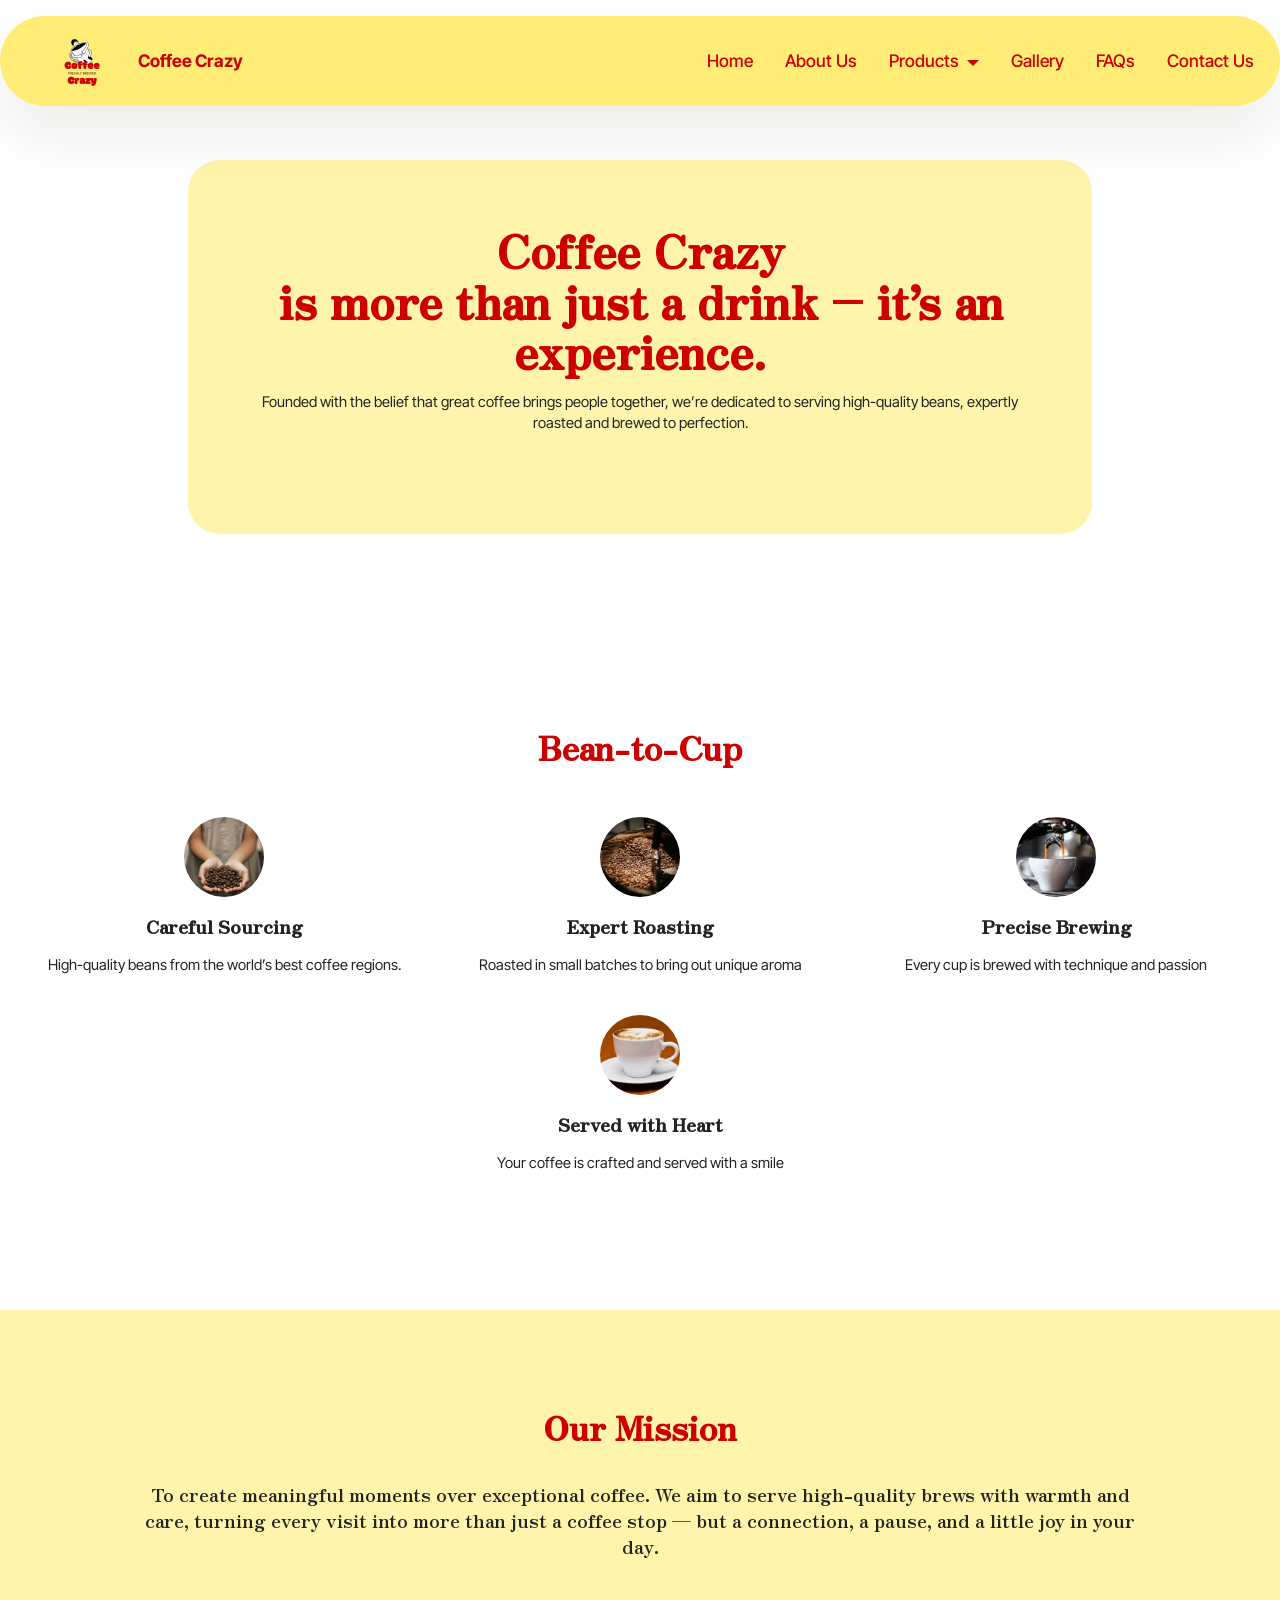
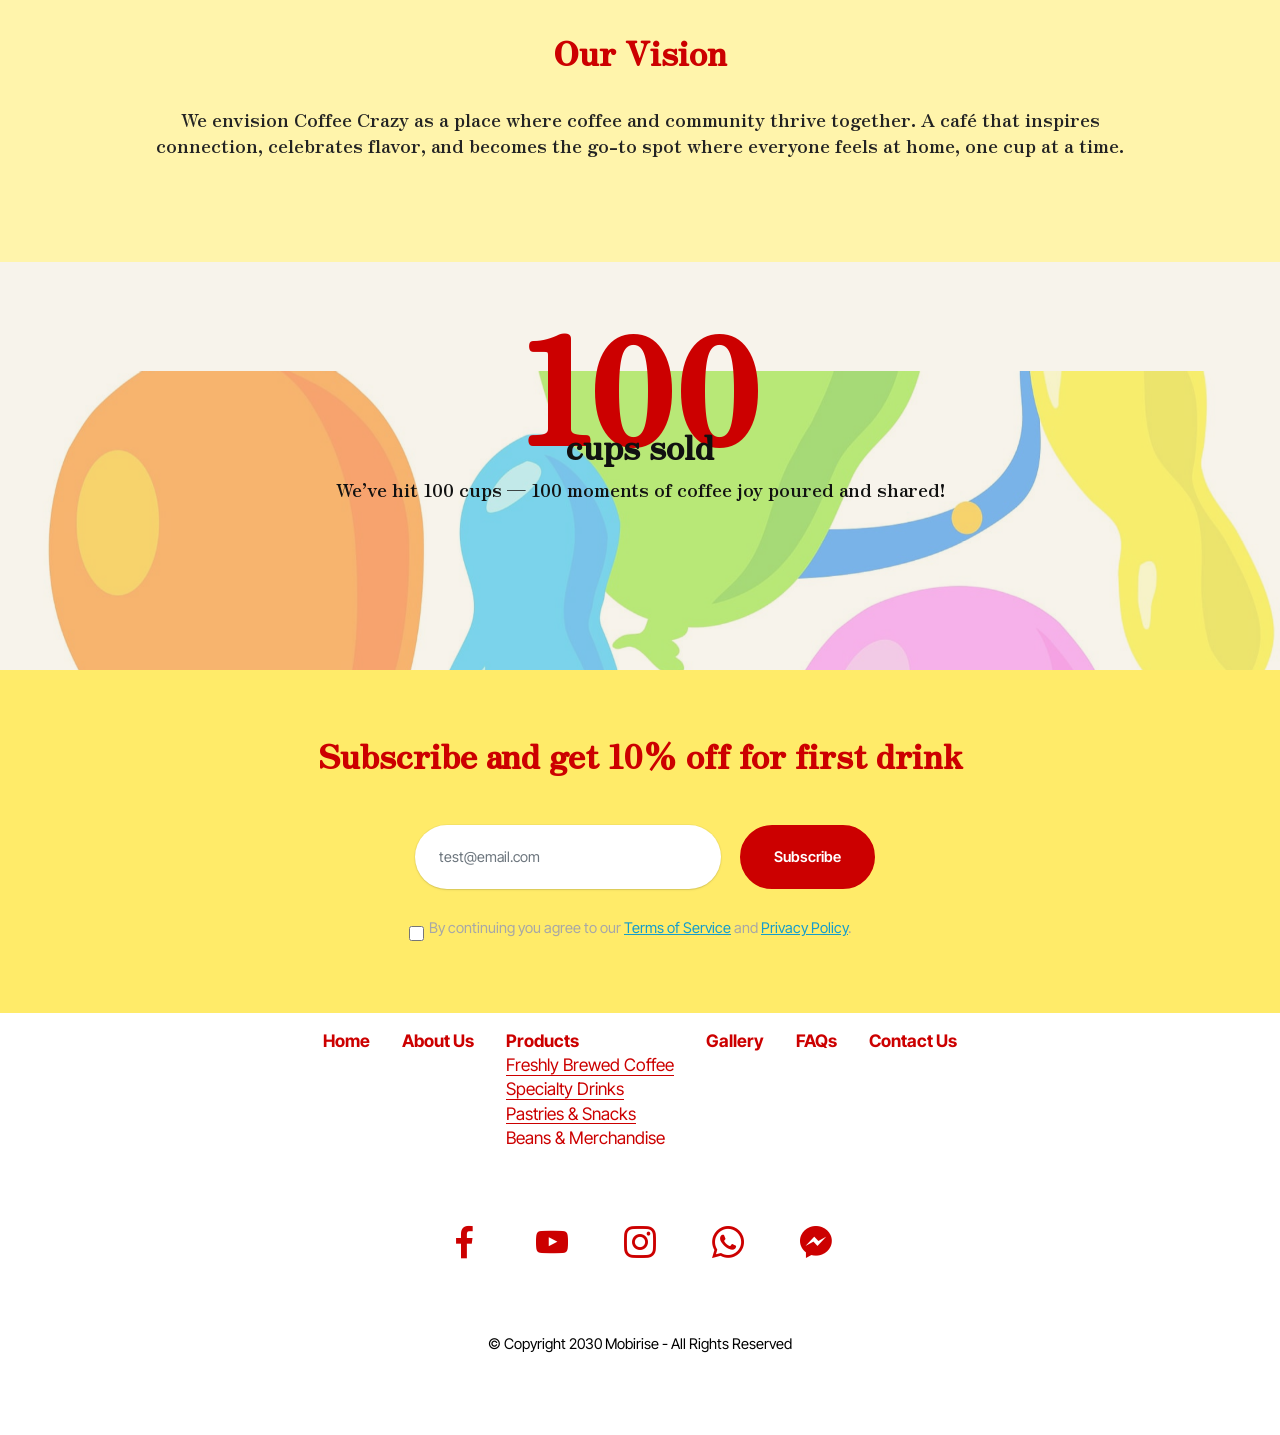
==== aboutus.html @ 73ab34fc "create github pages" ====
<!DOCTYPE html>
<html  >
<head>
  <!-- Site made with Mobirise Website Builder v6.0.6, https://mobirise.com -->
  <meta charset="UTF-8">
  <meta http-equiv="X-UA-Compatible" content="IE=edge">
  <meta name="generator" content="Mobirise v6.0.6, mobirise.com">
  <meta name="viewport" content="width=device-width, initial-scale=1, minimum-scale=1">
  <link rel="shortcut icon" href="assets/images/coffee20crazy20120transparent-160x160.png" type="image/x-icon">
  <meta name="description" content="At Coffee Crazy, we take beans from the world’s best regions and turn them into your perfect cup. Learn how passion, roasting, and heart make every sip unforgettable.">
  
  
  <title>About Us | Coffee Crazy</title>
  <link rel="stylesheet" href="assets/web/assets/mobirise-icons2/mobirise2.css">
  <link rel="stylesheet" href="assets/bootstrap/css/bootstrap.min.css">
  <link rel="stylesheet" href="assets/bootstrap/css/bootstrap-grid.min.css">
  <link rel="stylesheet" href="assets/bootstrap/css/bootstrap-reboot.min.css">
  <link rel="stylesheet" href="assets/parallax/jarallax.css">
  <link rel="stylesheet" href="assets/web/assets/gdpr-plugin/gdpr-styles.css">
  <link rel="stylesheet" href="assets/animatecss/animate.css">
  <link rel="stylesheet" href="assets/dropdown/css/style.css">
  <link rel="stylesheet" href="assets/socicon/css/styles.css">
  <link rel="stylesheet" href="assets/theme/css/style.css">
  <link rel="preload" href="https://fonts.googleapis.com/css?family=Zen+Antique:400&display=swap" as="style" onload="this.onload=null;this.rel='stylesheet'">
  <noscript><link rel="stylesheet" href="https://fonts.googleapis.com/css?family=Zen+Antique:400&display=swap"></noscript>
  <link rel="preload" href="https://fonts.googleapis.com/css?family=Inter+Tight:100,200,300,400,500,600,700,800,900,100i,200i,300i,400i,500i,600i,700i,800i,900i&display=swap" as="style" onload="this.onload=null;this.rel='stylesheet'">
  <noscript><link rel="stylesheet" href="https://fonts.googleapis.com/css?family=Inter+Tight:100,200,300,400,500,600,700,800,900,100i,200i,300i,400i,500i,600i,700i,800i,900i&display=swap"></noscript>
  <link rel="preload" as="style" href="assets/mobirise/css/mbr-additional.css?v=TcKUKr"><link rel="stylesheet" href="assets/mobirise/css/mbr-additional.css?v=TcKUKr" type="text/css">

  
  
  
</head>
<body>
  
  <section data-bs-version="5.1" class="menu menu1 cid-tJGsCG1vVL" once="menu" id="menu01-c">
	

	<nav class="navbar navbar-dropdown navbar-fixed-top navbar-expand-lg">
		<div class="container">
			<div class="navbar-brand">
				<span class="navbar-logo">
					<a href="index.html#header01-b">
						<img src="assets/images/coffee20crazy20120transparent-160x160.webp" alt="Mobirise Website Builder" style="height: 5rem;">
					</a>
				</span>
				<span class="navbar-caption-wrap"><a class="navbar-caption text-primary display-4" href="index.html#header01-b">Coffee Crazy</a></span>
			</div>
			<button class="navbar-toggler" type="button" data-toggle="collapse" data-bs-toggle="collapse" data-target="#navbarSupportedContent" data-bs-target="#navbarSupportedContent" aria-controls="navbarNavAltMarkup" aria-expanded="false" aria-label="Toggle navigation">
				<div class="hamburger">
					<span></span>
					<span></span>
					<span></span>
					<span></span>
				</div>
			</button>
			<div class="collapse navbar-collapse" id="navbarSupportedContent">
				<ul class="navbar-nav nav-dropdown nav-right" data-app-modern-menu="true"><li class="nav-item">
						<a class="nav-link link text-primary display-4" href="index.html#features04-3">Home</a>
					</li>
					<li class="nav-item">
						<a class="nav-link link text-primary display-4" href="aboutus.html#header12-15" aria-expanded="false">About Us</a>
					</li>
					<li class="nav-item dropdown">
						<a class="nav-link link text-primary dropdown-toggle show display-4" href="index.html#contacts3-1" data-toggle="dropdown-submenu" data-bs-toggle="dropdown" data-bs-auto-close="outside" aria-expanded="false">Products</a><div class="dropdown-menu show" aria-labelledby="dropdown-804" data-bs-popper="none"><a class="text-primary dropdown-item display-4" href="freshlybrewedcoffee.html#features11-2f">Freshly Brewed Coffee</a><a class="text-primary show dropdown-item display-4" href="specialtydrinks.html#features11-2h">Specialty Drinks</a><a class="text-primary show dropdown-item display-4" href="pastries&snacks.html#features11-2j">Pastries &amp; Snacks</a><a class="text-primary show dropdown-item display-4" href="beans&merchandise.html#features11-2l">Beans &amp; Merchandise</a></div>
					</li><li class="nav-item"><a class="nav-link link text-primary display-4" href="page4.html#header12-1g">Gallery</a></li><li class="nav-item"><a class="nav-link link text-primary display-4" href="page5.html#header09-1l">FAQs</a></li><li class="nav-item"><a class="nav-link link text-primary display-4" href="contactus.html#contacts3-9">Contact Us</a></li></ul>
				
				
			</div>
		</div>
	</nav>
</section>

<section data-bs-version="5.1" class="header12 cid-uXepxAZPL7" data-bg-video="https://vimeo.com/91805930" id="header12-15">

    

    <div class="mbr-fallback-image disabled"></div>
    <div class="mbr-overlay" style="opacity: 0.1; background-color: rgb(255, 255, 255);">
    </div>
    <div class="container">
        <div class="row justify-content-center">
            <div class="card col-12 col-md-12 col-lg-9">
                <div class="card-wrapper">
                    <div class="card-box align-center">
                        <h1 class="card-title mbr-fonts-style mb-3 display-1"><strong>Coffee Crazy </strong><br><strong>is more than just a drink – it’s an experience.</strong></h1>
                        <p class="mbr-text mbr-fonts-style display-7">Founded with the belief that great coffee brings people together, we’re dedicated to serving high-quality beans, expertly roasted and brewed to perfection.
<br><br></p>
                        
                    </div>
                </div>
            </div>
        </div>
    </div>
</section>

<section data-bs-version="5.1" class="features16 cid-uWAj9oo1ho" id="features016-e">  
  
  
  
  <div class="container">
    <div class="row justify-content-center mb-5">
      <div class="col-12 content-head">
        <h4 class="mbr-section-title mbr-fonts-style align-center mb-0 display-2"><strong>Bean-to-Cup</strong>
        </h4>
        
      </div>
    </div>
    <div class="row justify-content-center">
      <div class="item features-without-image col-12 col-lg-4 active">
        <div class="item-wrapper">
          <div class="card-box">
            <div class="img-box">
              <div class="image-wrapper mb-3">
                <img src="assets/images/mbr-160x240.webp" alt="Mobirise Website Builder">
              </div>
            </div>
            <h4 class="card-title mbr-fonts-style mb-0 display-5"><strong>Careful Sourcing</strong></h4>
            <h5 class="card-text mbr-fonts-style mt-3 display-7">High-quality beans from the world’s best coffee regions.</h5>
            <div class="link-wrap">
              
            </div>
          </div>
        </div>
      </div>
      <div class="item features-without-image col-12 col-lg-4">
        <div class="item-wrapper">
          <div class="card-box">
            <div class="img-box">
              <div class="image-wrapper mb-3">
                <img src="assets/images/mbr-160x107.webp" alt="Mobirise Website Builder" data-slide-to="1" data-bs-slide-to="1">
              </div>
            </div>
            <h4 class="card-title mbr-fonts-style mb-0 display-5"><strong>Expert Roasting</strong></h4>
            <h5 class="card-text mbr-fonts-style mt-3 display-7">Roasted in small batches to bring out unique aroma</h5>
            <div class="link-wrap">
              
            </div>
          </div>
        </div>
      </div>
      <div class="item features-without-image col-12 col-lg-4">
        <div class="item-wrapper">
          <div class="card-box">
            <div class="img-box">
              <div class="image-wrapper mb-3">
                <img src="assets/images/mbr-1-160x107.webp" alt="Mobirise Website Builder" data-slide-to="2" data-bs-slide-to="2">
              </div>
            </div>
            <h4 class="card-title mbr-fonts-style mb-0 display-5"><strong>Precise Brewing</strong></h4>
            <h5 class="card-text mbr-fonts-style mt-3 display-7">Every cup is brewed with technique and passion</h5>
            <div class="link-wrap">
              
            </div>
          </div>
        </div>
      </div><div class="item features-without-image col-12 col-lg-4">
        <div class="item-wrapper">
          <div class="card-box">
            <div class="img-box">
              <div class="image-wrapper mb-3">
                <img src="assets/images/mbr-2-160x107.webp" alt="Mobirise Website Builder" data-slide-to="3" data-bs-slide-to="3">
              </div>
            </div>
            <h4 class="card-title mbr-fonts-style mb-0 display-5"><strong>Served with Heart</strong></h4>
            <h5 class="card-text mbr-fonts-style mt-3 display-7">Your coffee is crafted and served with a smile</h5>
            <div class="link-wrap">
              
            </div>
          </div>
        </div>
      </div>
    </div>
  </div>
</section>

<section data-bs-version="5.1" class="article11 cid-uXexubBrDm" id="article11-1d">
    

    
    
    <div class="container">
        <div class="row justify-content-center">
            <div class="title col-md-12 col-lg-10">
                <h3 class="mbr-section-title mbr-fonts-style align-center mt-0 mb-0 display-2"><strong>Our Mission</strong></h3>
                <h4 class="mbr-section-subtitle align-center mbr-fonts-style mt-4 display-5">To create meaningful moments over exceptional coffee. We aim to serve high-quality brews with warmth and care, turning every visit into more than just a coffee stop — but a connection, a pause, and a little joy in your day.</h4>
                
            </div>
        </div>
    </div>
</section>

<section data-bs-version="5.1" class="article11 cid-uXewG1gtp0" id="article11-1c">
    

    
    
    <div class="container">
        <div class="row justify-content-center">
            <div class="title col-md-12 col-lg-10">
                <h3 class="mbr-section-title mbr-fonts-style align-center mt-0 mb-0 display-2"><strong>Our Vision</strong></h3>
                <h4 class="mbr-section-subtitle align-center mbr-fonts-style mt-4 display-5">We envision Coffee Crazy as a place where coffee and community thrive together. A café that inspires connection, celebrates flavor, and becomes the go-to spot where everyone feels at home, one cup at a time.</h4>
                
            </div>
        </div>
    </div>
</section>

<section data-bs-version="5.1" class="features22 cid-uXf0Hh912x mbr-parallax-background" id="features22-1f">

    

    
    <div class="mbr-overlay" style="opacity: 0.5; background-color: rgb(239, 232, 216);">
    </div>
    <div class="container">
        <div class="row justify-content-center">
            <div class="col-12 col-md-8">
                <div class="item mbr-flex">
                    <div class="icon-box w-100">
                        <span class="step-number mbr-fonts-style display-1">100</span>
                    </div>
                    <div class="text-box">
                        <h4 class="icon-title card-title mbr-black mbr-fonts-style display-2">
                            <strong>cups sold</strong></h4>
                        <h5 class="icon-text mbr-black mbr-fonts-style display-5">We’ve hit 100 cups — 100 moments of coffee joy poured and shared!</h5>
                        
                    </div>
                </div>
                
                
                
                
                
                
                
            </div>
        </div>
    </div>
</section>

<section data-bs-version="5.1" class="form1 cid-uWB3SLRk2U" id="form01-h">
	

	

	<div class="container-fluid">
		<div class="row content-wrapper justify-content-center">
			<div class="col-lg-7 mbr-form">
				<div class="col-lg-12 col-md-12 col-sm-12">
					<h5 class="mbr-section-title mbr-fonts-style mb-5 display-2"><strong>Subscribe and get 10% off&nbsp;</strong><strong>for first drink</strong></h5>
				</div>

				<div class="text-wrapper align-left" data-form-type="formoid">
					<!--Formbuilder Form-->
					<form action="https://mobirise.eu/" method="POST" class="mbr-form form-with-styler" data-form-title="Form Name"><input type="hidden" name="email" data-form-email="true" value="JWc6CyQN1xsf2Xqie/eILguR0IWqow//QkFHE7zHlCT4XaCZUubiz2S3ftzRijNqQFzkKfWMrO+jP/7FCW5SbwulDBAUBXImmTIaGFAcD++FJ4StQWc5OJ73KgvPISEp">
						<div class="row">
							<div hidden="hidden" data-form-alert="" class="alert alert-success col-12">Thanks for filling out the form!</div>
							<div hidden="hidden" data-form-alert-danger="" class="alert alert-danger col-12">
								Oops...! some problem!
							</div>
						</div>
						<div class="dragArea row">
							<div data-for="email" class="col-lg-6 col-md-6 col-sm-12 form-group">
								<input type="email" name="email" placeholder="test@email.com" data-form-field="email" class="form-control display-7" value="" id="email-form01-h">
							</div>
							<div class="col-auto mbr-section-btn"><button type="submit" class="w-100 w-100 w-100 w-100 w-100 w-100 btn btn-primary display-7">Subscribe</button></div>
						</div>
					<span class="gdpr-block">
<label>
<span class="textGDPR display-7" style="color: #a7a7a7"><input type="checkbox" name="gdpr" id="gdpr-form01-h" required="">By continuing you agree to our <a style="color: #149dcc; text-decoration: underline;" href="terms.html">Terms of Service</a> and <a style="color: #149dcc; text-decoration: underline;" href="policy.html">Privacy Policy</a>.</span>
</label>
</span></form>
					<!--Formbuilder Form-->
				</div>
			</div>
		</div>
	</div>
</section>

<section data-bs-version="5.1" class="footer3 programm5 cid-tL7oDZlVRK" once="footers" id="footer03-d">

        

    

    <div class="container">
        <div class="row">

            <div class="row-links mb-4">
                <ul class="header-menu">
                  
                  
                  
                  
                <li class="header-menu-item mbr-fonts-style display-4"><a href="index.html#header01-b" class="text-primary"><strong>Home</strong></a><br><a href="index.html#header01-b" class="text-primary"><br></a></li><li class="header-menu-item mbr-fonts-style display-4"><a href="aboutus.html#header12-15" class="text-primary"><strong>About Us</strong></a></li><li class="header-menu-item mbr-fonts-style display-4"><a href="products.html#header14-2" class="text-primary"><strong>Products</strong></a><br><a href="freshlybrewedcoffee.html#features11-2f" class="text-primary">Freshly Brewed Coffee</a>
<div><a href="specialtydrinks.html#features11-2h" class="text-primary">Specialty Drinks</a>
</div><div><a href="pastries&snacks.html#features11-2j" class="text-primary">Pastries &amp; Snacks</a>
</div><div><a href="beans&merchandise.html#features11-2l" class="text-primary">Beans &amp; Merchandise</a></div></li><li class="header-menu-item mbr-fonts-style display-4"><a href="page4.html#header12-1g" class="text-primary"><strong>Gallery</strong></a><br><br></li><li class="header-menu-item mbr-fonts-style display-4"><a href="page5.html#header09-1l" class="text-primary"><strong>FAQs</strong></a></li><li class="header-menu-item mbr-fonts-style display-4"><a href="contactus.html#contacts3-9" class="text-primary"><strong>Contact Us</strong></a></li></ul>
              </div>

            <div class="col-12">
                <div class="social-row">
                    <div class="soc-item">
                        <a href="https://mobiri.se/" target="_blank">
                            <span class="mbr-iconfont socicon socicon-facebook display-7"></span>
                        </a>
                    </div>
                    <div class="soc-item">
                        <a href="https://mobiri.se/" target="_blank">
                            <span class="mbr-iconfont socicon-youtube socicon"></span>
                        </a>
                    </div>
                    <div class="soc-item">
                        <a href="https://mobiri.se/" target="_blank">
                            <span class="mbr-iconfont socicon-instagram socicon"></span>
                        </a>
                    </div>
                    <div class="soc-item">
                        <a href="https://mobiri.se/" target="_blank">
                            <span class="mbr-iconfont socicon-whatsapp socicon"></span>
                        </a>
                    </div>
                    <div class="soc-item">
                        <a href="https://mobiri.se/" target="_blank">
                            <span class="mbr-iconfont socicon-messenger socicon" style=""></span>
                        </a>
                    </div>
                </div>
            </div>
            <div class="col-12 mt-5">
                <p class="mbr-fonts-style copyright display-7">
                    © Copyright 2030 Mobirise - All Rights Reserved
                </p>
            </div>
        </div>
    </div>
</section><section class="display-7" style="padding: 0;align-items: center;justify-content: center;flex-wrap: wrap;    align-content: center;display: flex;position: relative;height: 4rem;"><a href="https://mobiri.se/" style="flex: 1 1;height: 4rem;position: absolute;width: 100%;z-index: 1;"><img alt="" style="height: 4rem;" src="[data-uri]"></a><p style="margin: 0;text-align: center;" class="display-7">&#8204;</p><a style="z-index:1" href="https://mobirise.com/builder/ai-website-builder.html">AI Website Builder</a></section><script src="assets/bootstrap/js/bootstrap.bundle.min.js"></script>  <script src="assets/parallax/jarallax.js"></script>  <script src="assets/smoothscroll/smooth-scroll.js"></script>  <script src="assets/ytplayer/index.js"></script>  <script src="assets/dropdown/js/navbar-dropdown.js"></script>  <script src="assets/vimeoplayer/player.js"></script>  <script src="assets/theme/js/script.js"></script>  <script src="assets/formoid/formoid.min.js"></script>  
  
  
 <div id="scrollToTop" class="scrollToTop mbr-arrow-up"><a style="text-align: center;"><i class="mbr-arrow-up-icon mbr-arrow-up-icon-cm cm-icon cm-icon-smallarrow-up"></i></a></div>
    <input name="animation" type="hidden">
  </body>
</html>
---- assets/web/assets/mobirise-icons2/mobirise2.css ----
@font-face {
  font-family: 'Moririse2';
  font-display: swap;
  src:  url('mobirise2.eot?f2bix4');
  src:  url('mobirise2.eot?f2bix4#iefix') format('embedded-opentype'),
    url('mobirise2.ttf?f2bix4') format('truetype'),
    url('mobirise2.woff?f2bix4') format('woff'),
    url('mobirise2.svg?f2bix4#mobirise2') format('svg');
  font-weight: normal;
  font-style: normal;
}

[class^="mobi-"], [class*=" mobi-"] {
  /* use !important to prevent issues with browser extensions that change fonts */
  font-family: 'Moririse2' !important;
  speak: none;
  font-style: normal;
  font-weight: normal;
  font-variant: normal;
  text-transform: none;
  line-height: 1;

  /* Better Font Rendering =========== */
  -webkit-font-smoothing: antialiased;
  -moz-osx-font-smoothing: grayscale;
}

.mobi-mbri-add-submenu:before {
  content: "\e900";
}
.mobi-mbri-alert:before {
  content: "\e901";
}
.mobi-mbri-align-center:before {
  content: "\e902";
}
.mobi-mbri-align-justify:before {
  content: "\e903";
}
.mobi-mbri-align-left:before {
  content: "\e904";
}
.mobi-mbri-align-right:before {
  content: "\e905";
}
.mobi-mbri-android:before {
  content: "\e906";
}
.mobi-mbri-apple:before {
  content: "\e907";
}
.mobi-mbri-arrow-down:before {
  content: "\e908";
}
.mobi-mbri-arrow-next:before {
  content: "\e909";
}
.mobi-mbri-arrow-prev:before {
  content: "\e90a";
}
.mobi-mbri-arrow-up:before {
  content: "\e90b";
}
.mobi-mbri-bold:before {
  content: "\e90c";
}
.mobi-mbri-bookmark:before {
  content: "\e90d";
}
.mobi-mbri-bootstrap:before {
  content: "\e90e";
}
.mobi-mbri-briefcase:before {
  content: "\e90f";
}
.mobi-mbri-browse:before {
  content: "\e910";
}
.mobi-mbri-bulleted-list:before {
  content: "\e911";
}
.mobi-mbri-calendar:before {
  content: "\e912";
}
.mobi-mbri-camera:before {
  content: "\e913";
}
.mobi-mbri-cart-add:before {
  content: "\e914";
}
.mobi-mbri-cart-full:before {
  content: "\e915";
}
.mobi-mbri-cash:before {
  content: "\e916";
}
.mobi-mbri-change-style:before {
  content: "\e917";
}
.mobi-mbri-chat:before {
  content: "\e918";
}
.mobi-mbri-clock:before {
  content: "\e919";
}
.mobi-mbri-close:before {
  content: "\e91a";
}
.mobi-mbri-cloud:before {
  content: "\e91b";
}
.mobi-mbri-code:before {
  content: "\e91c";
}
.mobi-mbri-contact-form:before {
  content: "\e91d";
}
.mobi-mbri-credit-card:before {
  content: "\e91e";
}
.mobi-mbri-cursor-click:before {
  content: "\e91f";
}
.mobi-mbri-cust-feedback:before {
  content: "\e920";
}
.mobi-mbri-database:before {
  content: "\e921";
}
.mobi-mbri-delivery:before {
  content: "\e922";
}
.mobi-mbri-desktop:before {
  content: "\e923";
}
.mobi-mbri-devices:before {
  content: "\e924";
}
.mobi-mbri-down:before {
  content: "\e925";
}
.mobi-mbri-download-2:before {
  content: "\e926";
}
.mobi-mbri-download:before {
  content: "\e927";
}
.mobi-mbri-drag-n-drop-2:before {
  content: "\e928";
}
.mobi-mbri-drag-n-drop:before {
  content: "\e929";
}
.mobi-mbri-edit-2:before {
  content: "\e92a";
}
.mobi-mbri-edit:before {
  content: "\e92b";
}
.mobi-mbri-error:before {
  content: "\e92c";
}
.mobi-mbri-extension:before {
  content: "\e92d";
}
.mobi-mbri-features:before {
  content: "\e92e";
}
.mobi-mbri-file:before {
  content: "\e92f";
}
.mobi-mbri-flag:before {
  content: "\e930";
}
.mobi-mbri-folder:before {
  content: "\e931";
}
.mobi-mbri-gift:before {
  content: "\e932";
}
.mobi-mbri-github:before {
  content: "\e933";
}
.mobi-mbri-globe-2:before {
  content: "\e934";
}
.mobi-mbri-globe:before {
  content: "\e935";
}
.mobi-mbri-growing-chart:before {
  content: "\e936";
}
.mobi-mbri-hearth:before {
  content: "\e937";
}
.mobi-mbri-help:before {
  content: "\e938";
}
.mobi-mbri-home:before {
  content: "\e939";
}
.mobi-mbri-hot-cup:before {
  content: "\e93a";
}
.mobi-mbri-idea:before {
  content: "\e93b";
}
.mobi-mbri-image-gallery:before {
  content: "\e93c";
}
.mobi-mbri-image-slider:before {
  content: "\e93d";
}
.mobi-mbri-info:before {
  content: "\e93e";
}
.mobi-mbri-italic:before {
  content: "\e93f";
}
.mobi-mbri-key:before {
  content: "\e940";
}
.mobi-mbri-laptop:before {
  content: "\e941";
}
.mobi-mbri-layers:before {
  content: "\e942";
}
.mobi-mbri-left-right:before {
  content: "\e943";
}
.mobi-mbri-left:before {
  content: "\e944";
}
.mobi-mbri-letter:before {
  content: "\e945";
}
.mobi-mbri-like:before {
  content: "\e946";
}
.mobi-mbri-link:before {
  content: "\e947";
}
.mobi-mbri-lock:before {
  content: "\e948";
}
.mobi-mbri-login:before {
  content: "\e949";
}
.mobi-mbri-logout:before {
  content: "\e94a";
}
.mobi-mbri-magic-stick:before {
  content: "\e94b";
}
.mobi-mbri-map-pin:before {
  content: "\e94c";
}
.mobi-mbri-menu:before {
  content: "\e94d";
}
.mobi-mbri-mobile-2:before {
  content: "\e94e";
}
.mobi-mbri-mobile-horizontal:before {
  content: "\e94f";
}
.mobi-mbri-mobile:before {
  content: "\e950";
}
.mobi-mbri-mobirise:before {
  content: "\e951";
}
.mobi-mbri-more-horizontal:before {
  content: "\e952";
}
.mobi-mbri-more-vertical:before {
  content: "\e953";
}
.mobi-mbri-music:before {
  content: "\e954";
}
.mobi-mbri-new-file:before {
  content: "\e955";
}
.mobi-mbri-numbered-list:before {
  content: "\e956";
}
.mobi-mbri-opened-folder:before {
  content: "\e957";
}
.mobi-mbri-pages:before {
  content: "\e958";
}
.mobi-mbri-paper-plane:before {
  content: "\e959";
}
.mobi-mbri-paperclip:before {
  content: "\e95a";
}
.mobi-mbri-phone:before {
  content: "\e95b";
}
.mobi-mbri-photo:before {
  content: "\e95c";
}
.mobi-mbri-photos:before {
  content: "\e95d";
}
.mobi-mbri-pin:before {
  content: "\e95e";
}
.mobi-mbri-play:before {
  content: "\e95f";
}
.mobi-mbri-plus:before {
  content: "\e960";
}
.mobi-mbri-preview:before {
  content: "\e961";
}
.mobi-mbri-print:before {
  content: "\e962";
}
.mobi-mbri-protect:before {
  content: "\e963";
}
.mobi-mbri-question:before {
  content: "\e964";
}
.mobi-mbri-quote-left:before {
  content: "\e965";
}
.mobi-mbri-quote-right:before {
  content: "\e966";
}
.mobi-mbri-redo:before {
  content: "\e967";
}
.mobi-mbri-refresh:before {
  content: "\e968";
}
.mobi-mbri-responsive-2:before {
  content: "\e969";
}
.mobi-mbri-responsive:before {
  content: "\e96a";
}
.mobi-mbri-right:before {
  content: "\e96b";
}
.mobi-mbri-rocket:before {
  content: "\e96c";
}
.mobi-mbri-sad-face:before {
  content: "\e96d";
}
.mobi-mbri-sale:before {
  content: "\e96e";
}
.mobi-mbri-save:before {
  content: "\e96f";
}
.mobi-mbri-search:before {
  content: "\e970";
}
.mobi-mbri-setting-2:before {
  content: "\e971";
}
.mobi-mbri-setting-3:before {
  content: "\e972";
}
.mobi-mbri-setting:before {
  content: "\e973";
}
.mobi-mbri-share:before {
  content: "\e974";
}
.mobi-mbri-shopping-bag:before {
  content: "\e975";
}
.mobi-mbri-shopping-basket:before {
  content: "\e976";
}
.mobi-mbri-shopping-cart:before {
  content: "\e977";
}
.mobi-mbri-sites:before {
  content: "\e978";
}
.mobi-mbri-smile-face:before {
  content: "\e979";
}
.mobi-mbri-speed:before {
  content: "\e97a";
}
.mobi-mbri-star:before {
  content: "\e97b";
}
.mobi-mbri-success:before {
  content: "\e97c";
}
.mobi-mbri-sun:before {
  content: "\e97d";
}
.mobi-mbri-sun2:before {
  content: "\e97e";
}
.mobi-mbri-tablet-vertical:before {
  content: "\e97f";
}
.mobi-mbri-tablet:before {
  content: "\e980";
}
.mobi-mbri-target:before {
  content: "\e981";
}
.mobi-mbri-timer:before {
  content: "\e982";
}
.mobi-mbri-to-ftp:before {
  content: "\e983";
}
.mobi-mbri-to-local-drive:before {
  content: "\e984";
}
.mobi-mbri-touch-swipe:before {
  content: "\e985";
}
.mobi-mbri-touch:before {
  content: "\e986";
}
.mobi-mbri-trash:before {
  content: "\e987";
}
.mobi-mbri-underline:before {
  content: "\e988";
}
.mobi-mbri-undo:before {
  content: "\e989";
}
.mobi-mbri-unlink:before {
  content: "\e98a";
}
.mobi-mbri-unlock:before {
  content: "\e98b";
}
.mobi-mbri-up-down:before {
  content: "\e98c";
}
.mobi-mbri-up:before {
  content: "\e98d";
}
.mobi-mbri-update:before {
  content: "\e98e";
}
.mobi-mbri-upload-2:before {
  content: "\e98f";
}
.mobi-mbri-upload:before {
  content: "\e990";
}
.mobi-mbri-user-2:before {
  content: "\e991";
}
.mobi-mbri-user:before {
  content: "\e992";
}
.mobi-mbri-users:before {
  content: "\e993";
}
.mobi-mbri-video-play:before {
  content: "\e994";
}
.mobi-mbri-video:before {
  content: "\e995";
}
.mobi-mbri-watch:before {
  content: "\e996";
}
.mobi-mbri-website-theme-2:before {
  content: "\e997";
}
.mobi-mbri-website-theme:before {
  content: "\e998";
}
.mobi-mbri-wifi:before {
  content: "\e999";
}
.mobi-mbri-windows:before {
  content: "\e99a";
}
.mobi-mbri-zoom-in:before {
  content: "\e99b";
}
.mobi-mbri-zoom-out:before {
  content: "\e99c";
}
---- assets/parallax/jarallax.css ----
.jarallax {
    position: relative;
    z-index: 0;
}
.jarallax > .jarallax-img {
    position: absolute;
    object-fit: cover;
    /* support for plugin https://github.com/bfred-it/object-fit-images */
    font-family: 'object-fit: cover;';
    top: 0;
    left: 0;
    width: 100%;
    height: 100%;
    z-index: -1;
}
---- assets/web/assets/gdpr-plugin/gdpr-styles.css ----
.gdpr-block {
    padding: 10px;
    font-size: 14px;
    display: block;
    width: 100%;
    text-align: center;
}
.gdpr-block.covert {
	display: none;
}
.textGDPR {
    position: relative;
}
.gdpr-block label span.textGDPR input[name='gdpr']{
    width: 15px;
    height: 15px;
    margin: 0;
    position: absolute;
    top: 3px;
    left: -20px;
}
.gdpr-block label {
    color: #a7a7a7;
    vertical-align: middle;
    user-select: none;
    margin-bottom: 0;
}
---- assets/dropdown/css/style.css ----
.navbar-dropdown {
  left: 0;
  padding: 0;
  position: absolute;
  right: 0;
  top: 0;
  transition: all 0.45s ease;
  z-index: 1030;
  background: #282828; }
  .navbar-dropdown .navbar-logo {
    margin-right: 0.8rem;
    transition: margin 0.3s ease-in-out;
    vertical-align: middle; }
    .navbar-dropdown .navbar-logo img {
      height: 3.125rem;
      transition: all 0.3s ease-in-out; }
    .navbar-dropdown .navbar-logo.mbr-iconfont {
      font-size: 3.125rem;
      line-height: 3.125rem; }
  .navbar-dropdown .navbar-caption {
    font-weight: 700;
    white-space: normal;
    vertical-align: -4px;
    line-height: 3.125rem !important; }
    .navbar-dropdown .navbar-caption, .navbar-dropdown .navbar-caption:hover {
      color: inherit;
      text-decoration: none; }
  .navbar-dropdown .mbr-iconfont + .navbar-caption {
    vertical-align: -1px; }
  .navbar-dropdown.navbar-fixed-top {
    position: fixed; }
  .navbar-dropdown .navbar-brand span {
    vertical-align: -4px; }
  .navbar-dropdown.bg-color.transparent {
    background: none; }
  .navbar-dropdown.navbar-short .navbar-brand {
    padding: 0.625rem 0; }
    .navbar-dropdown.navbar-short .navbar-brand span {
      vertical-align: -1px; }
  .navbar-dropdown.navbar-short .navbar-caption {
    line-height: 2.375rem !important;
    vertical-align: -2px; }
  .navbar-dropdown.navbar-short .navbar-logo {
    margin-right: 0.5rem; }
    .navbar-dropdown.navbar-short .navbar-logo img {
      height: 2.375rem; }
    .navbar-dropdown.navbar-short .navbar-logo.mbr-iconfont {
      font-size: 2.375rem;
      line-height: 2.375rem; }
  .navbar-dropdown.navbar-short .mbr-table-cell {
    height: 3.625rem; }
  .navbar-dropdown .navbar-close {
    left: 0.6875rem;
    position: fixed;
    top: 0.75rem;
    z-index: 1000; }
  .navbar-dropdown .hamburger-icon {
    content: "";
    display: inline-block;
    vertical-align: middle;
    width: 16px;
    -webkit-box-shadow: 0 -6px 0 1px #282828,0 0 0 1px #282828,0 6px 0 1px #282828;
    -moz-box-shadow: 0 -6px 0 1px #282828,0 0 0 1px #282828,0 6px 0 1px #282828;
    box-shadow: 0 -6px 0 1px #282828,0 0 0 1px #282828,0 6px 0 1px #282828; }

.dropdown-menu .dropdown-toggle[data-toggle="dropdown-submenu"]::after {
  border-bottom: 0.35em solid transparent;
  border-left: 0.35em solid;
  border-right: 0;
  border-top: 0.35em solid transparent;
  margin-left: 0.3rem; }

.dropdown-menu .dropdown-item:focus {
  outline: 0; }

.nav-dropdown {
  font-size: 0.75rem;
  font-weight: 500;
  height: auto !important; }
  .nav-dropdown .nav-btn {
    padding-left: 1rem; }
  .nav-dropdown .link {
    margin: .667em 1.667em;
    font-weight: 500;
    padding: 0;
    transition: color .2s ease-in-out; }
    .nav-dropdown .link.dropdown-toggle {
      margin-right: 2.583em; }
      .nav-dropdown .link.dropdown-toggle::after {
        margin-left: .25rem;
        border-top: 0.35em solid;
        border-right: 0.35em solid transparent;
        border-left: 0.35em solid transparent;
        border-bottom: 0; }
      .nav-dropdown .link.dropdown-toggle[aria-expanded="true"] {
        margin: 0;
        padding: 0.667em 3.263em  0.667em 1.667em; }
  .nav-dropdown .link::after,
  .nav-dropdown .dropdown-item::after {
    color: inherit; }
  .nav-dropdown .btn {
    font-size: 0.75rem;
    font-weight: 700;
    letter-spacing: 0;
    margin-bottom: 0;
    padding-left: 1.25rem;
    padding-right: 1.25rem; }
  .nav-dropdown .dropdown-menu {
    border-radius: 0;
    border: 0;
    left: 0;
    margin: 0;
    padding-bottom: 1.25rem;
    padding-top: 1.25rem;
    position: relative; }
  .nav-dropdown .dropdown-submenu {
    margin-left: 0.125rem;
    top: 0; }
  .nav-dropdown .dropdown-item {
    font-weight: 500;
    line-height: 2;
    padding: 0.3846em 4.615em 0.3846em 1.5385em;
    position: relative;
    transition: color .2s ease-in-out, background-color .2s ease-in-out; }
    .nav-dropdown .dropdown-item::after {
      margin-top: -0.3077em;
      position: absolute;
      right: 1.1538em;
      top: 50%; }
    .nav-dropdown .dropdown-item:focus, .nav-dropdown .dropdown-item:hover {
      background: none; }

@media (max-width: 767px) {
  .nav-dropdown.navbar-toggleable-sm {
    bottom: 0;
    display: none;
    left: 0;
    overflow-x: hidden;
    position: fixed;
    top: 0;
    transform: translateX(-100%);
    -ms-transform: translateX(-100%);
    -webkit-transform: translateX(-100%);
    width: 18.75rem;
    z-index: 999; } }
.nav-dropdown.navbar-toggleable-xl {
  bottom: 0;
  display: none;
  left: 0;
  overflow-x: hidden;
  position: fixed;
  top: 0;
  transform: translateX(-100%);
  -ms-transform: translateX(-100%);
  -webkit-transform: translateX(-100%);
  width: 18.75rem;
  z-index: 999; }

.nav-dropdown-sm {
  display: block !important;
  overflow-x: hidden;
  overflow: auto;
  padding-top: 3.875rem; }
  .nav-dropdown-sm::after {
    content: "";
    display: block;
    height: 3rem;
    width: 100%; }
  .nav-dropdown-sm.collapse.in ~ .navbar-close {
    display: block !important; }
  .nav-dropdown-sm.collapsing, .nav-dropdown-sm.collapse.in {
    transform: translateX(0);
    -ms-transform: translateX(0);
    -webkit-transform: translateX(0);
    transition: all 0.25s ease-out;
    -webkit-transition: all 0.25s ease-out;
    background: #282828; }
  .nav-dropdown-sm.collapsing[aria-expanded="false"] {
    transform: translateX(-100%);
    -ms-transform: translateX(-100%);
    -webkit-transform: translateX(-100%); }
  .nav-dropdown-sm .nav-item {
    display: block;
    margin-left: 0 !important;
    padding-left: 0; }
  .nav-dropdown-sm .link,
  .nav-dropdown-sm .dropdown-item {
    border-top: 1px dotted rgba(255, 255, 255, 0.1);
    font-size: 0.8125rem;
    line-height: 1.6;
    margin: 0 !important;
    padding: 0.875rem 2.4rem 0.875rem 1.5625rem !important;
    position: relative;
    white-space: normal; }
    .nav-dropdown-sm .link:focus, .nav-dropdown-sm .link:hover,
    .nav-dropdown-sm .dropdown-item:focus,
    .nav-dropdown-sm .dropdown-item:hover {
      background: rgba(0, 0, 0, 0.2) !important;
      color: #c0a375; }
  .nav-dropdown-sm .nav-btn {
    position: relative;
    padding: 1.5625rem 1.5625rem 0 1.5625rem; }
    .nav-dropdown-sm .nav-btn::before {
      border-top: 1px dotted rgba(255, 255, 255, 0.1);
      content: "";
      left: 0;
      position: absolute;
      top: 0;
      width: 100%; }
    .nav-dropdown-sm .nav-btn + .nav-btn {
      padding-top: 0.625rem; }
      .nav-dropdown-sm .nav-btn + .nav-btn::before {
        display: none; }
  .nav-dropdown-sm .btn {
    padding: 0.625rem 0; }
  .nav-dropdown-sm .dropdown-toggle[data-toggle="dropdown-submenu"]::after {
    margin-left: .25rem;
    border-top: 0.35em solid;
    border-right: 0.35em solid transparent;
    border-left: 0.35em solid transparent;
    border-bottom: 0; }
  .nav-dropdown-sm .dropdown-toggle[data-toggle="dropdown-submenu"][aria-expanded="true"]::after {
    border-top: 0;
    border-right: 0.35em solid transparent;
    border-left: 0.35em solid transparent;
    border-bottom: 0.35em solid; }
  .nav-dropdown-sm .dropdown-menu {
    margin: 0;
    padding: 0;
    position: relative;
    top: 0;
    left: 0;
    width: 100%;
    border: 0;
    float: none;
    border-radius: 0;
    background: none; }
  .nav-dropdown-sm .dropdown-submenu {
    left: 100%;
    margin-left: 0.125rem;
    margin-top: -1.25rem;
    top: 0; }

.navbar-toggleable-sm .nav-dropdown .dropdown-menu {
  position: absolute; }

.navbar-toggleable-sm .nav-dropdown .dropdown-submenu {
  left: 100%;
  margin-left: 0.125rem;
  margin-top: -1.25rem;
  top: 0; }

.navbar-toggleable-sm.opened .nav-dropdown .dropdown-menu {
  position: relative; }

.navbar-toggleable-sm.opened .nav-dropdown .dropdown-submenu {
  left: 0;
  margin-left: 00rem;
  margin-top: 0rem;
  top: 0; }

.is-builder .nav-dropdown.collapsing {
  transition: none !important; }
---- assets/socicon/css/styles.css ----
@charset "UTF-8";

@font-face {
  font-family: 'Socicon';
  src:  url('../fonts/socicon.eot');
  src:  url('../fonts/socicon.eot?#iefix') format('embedded-opentype'),
    url('../fonts/socicon.woff2') format('woff2'),
    url('../fonts/socicon.ttf') format('truetype'),
    url('../fonts/socicon.woff') format('woff'),
    url('../fonts/socicon.svg#socicon') format('svg');
  font-weight: normal;
  font-style: normal;
  font-display: swap;
}

[data-icon]:before {
  font-family: "socicon" !important;
  content: attr(data-icon);
  font-style: normal !important;
  font-weight: normal !important;
  font-variant: normal !important;
  text-transform: none !important;
  speak: none;
  line-height: 1;
  -webkit-font-smoothing: antialiased;
  -moz-osx-font-smoothing: grayscale;
}

[class^="socicon-"], [class*=" socicon-"] {
  /* use !important to prevent issues with browser extensions that change fonts */
  font-family: 'Socicon' !important;
  speak: none;
  font-style: normal;
  font-weight: normal;
  font-variant: normal;
  text-transform: none;
  line-height: 1;

  /* Better Font Rendering =========== */
  -webkit-font-smoothing: antialiased;
  -moz-osx-font-smoothing: grayscale;
}

.socicon-500px:before {
  content: "\e000";
}
.socicon-8tracks:before {
  content: "\e001";
}
.socicon-airbnb:before {
  content: "\e002";
}
.socicon-alliance:before {
  content: "\e003";
}
.socicon-amazon:before {
  content: "\e004";
}
.socicon-amplement:before {
  content: "\e005";
}
.socicon-android:before {
  content: "\e006";
}
.socicon-angellist:before {
  content: "\e007";
}
.socicon-apple:before {
  content: "\e008";
}
.socicon-appnet:before {
  content: "\e009";
}
.socicon-baidu:before {
  content: "\e00a";
}
.socicon-bandcamp:before {
  content: "\e00b";
}
.socicon-battlenet:before {
  content: "\e00c";
}
.socicon-mixer:before {
  content: "\e00d";
}
.socicon-bebee:before {
  content: "\e00e";
}
.socicon-bebo:before {
  content: "\e00f";
}
.socicon-behance:before {
  content: "\e010";
}
.socicon-blizzard:before {
  content: "\e011";
}
.socicon-blogger:before {
  content: "\e012";
}
.socicon-buffer:before {
  content: "\e013";
}
.socicon-chrome:before {
  content: "\e014";
}
.socicon-coderwall:before {
  content: "\e015";
}
.socicon-curse:before {
  content: "\e016";
}
.socicon-dailymotion:before {
  content: "\e017";
}
.socicon-deezer:before {
  content: "\e018";
}
.socicon-delicious:before {
  content: "\e019";
}
.socicon-deviantart:before {
  content: "\e01a";
}
.socicon-diablo:before {
  content: "\e01b";
}
.socicon-digg:before {
  content: "\e01c";
}
.socicon-discord:before {
  content: "\e01d";
}
.socicon-disqus:before {
  content: "\e01e";
}
.socicon-douban:before {
  content: "\e01f";
}
.socicon-draugiem:before {
  content: "\e020";
}
.socicon-dribbble:before {
  content: "\e021";
}
.socicon-drupal:before {
  content: "\e022";
}
.socicon-ebay:before {
  content: "\e023";
}
.socicon-ello:before {
  content: "\e024";
}
.socicon-endomodo:before {
  content: "\e025";
}
.socicon-envato:before {
  content: "\e026";
}
.socicon-etsy:before {
  content: "\e027";
}
.socicon-facebook:before {
  content: "\e028";
}
.socicon-feedburner:before {
  content: "\e029";
}
.socicon-filmweb:before {
  content: "\e02a";
}
.socicon-firefox:before {
  content: "\e02b";
}
.socicon-flattr:before {
  content: "\e02c";
}
.socicon-flickr:before {
  content: "\e02d";
}
.socicon-formulr:before {
  content: "\e02e";
}
.socicon-forrst:before {
  content: "\e02f";
}
.socicon-foursquare:before {
  content: "\e030";
}
.socicon-friendfeed:before {
  content: "\e031";
}
.socicon-github:before {
  content: "\e032";
}
.socicon-goodreads:before {
  content: "\e033";
}
.socicon-google:before {
  content: "\e034";
}
.socicon-googlescholar:before {
  content: "\e035";
}
.socicon-googlegroups:before {
  content: "\e036";
}
.socicon-googlephotos:before {
  content: "\e037";
}
.socicon-googleplus:before {
  content: "\e038";
}
.socicon-grooveshark:before {
  content: "\e039";
}
.socicon-hackerrank:before {
  content: "\e03a";
}
.socicon-hearthstone:before {
  content: "\e03b";
}
.socicon-hellocoton:before {
  content: "\e03c";
}
.socicon-heroes:before {
  content: "\e03d";
}
.socicon-smashcast:before {
  content: "\e03e";
}
.socicon-horde:before {
  content: "\e03f";
}
.socicon-houzz:before {
  content: "\e040";
}
.socicon-icq:before {
  content: "\e041";
}
.socicon-identica:before {
  content: "\e042";
}
.socicon-imdb:before {
  content: "\e043";
}
.socicon-instagram:before {
  content: "\e044";
}
.socicon-issuu:before {
  content: "\e045";
}
.socicon-istock:before {
  content: "\e046";
}
.socicon-itunes:before {
  content: "\e047";
}
.socicon-keybase:before {
  content: "\e048";
}
.socicon-lanyrd:before {
  content: "\e049";
}
.socicon-lastfm:before {
  content: "\e04a";
}
.socicon-line:before {
  content: "\e04b";
}
.socicon-linkedin:before {
  content: "\e04c";
}
.socicon-livejournal:before {
  content: "\e04d";
}
.socicon-lyft:before {
  content: "\e04e";
}
.socicon-macos:before {
  content: "\e04f";
}
.socicon-mail:before {
  content: "\e050";
}
.socicon-medium:before {
  content: "\e051";
}
.socicon-meetup:before {
  content: "\e052";
}
.socicon-mixcloud:before {
  content: "\e053";
}
.socicon-modelmayhem:before {
  content: "\e054";
}
.socicon-mumble:before {
  content: "\e055";
}
.socicon-myspace:before {
  content: "\e056";
}
.socicon-newsvine:before {
  content: "\e057";
}
.socicon-nintendo:before {
  content: "\e058";
}
.socicon-npm:before {
  content: "\e059";
}
.socicon-odnoklassniki:before {
  content: "\e05a";
}
.socicon-openid:before {
  content: "\e05b";
}
.socicon-opera:before {
  content: "\e05c";
}
.socicon-outlook:before {
  content: "\e05d";
}
.socicon-overwatch:before {
  content: "\e05e";
}
.socicon-patreon:before {
  content: "\e05f";
}
.socicon-paypal:before {
  content: "\e060";
}
.socicon-periscope:before {
  content: "\e061";
}
.socicon-persona:before {
  content: "\e062";
}
.socicon-pinterest:before {
  content: "\e063";
}
.socicon-play:before {
  content: "\e064";
}
.socicon-player:before {
  content: "\e065";
}
.socicon-playstation:before {
  content: "\e066";
}
.socicon-pocket:before {
  content: "\e067";
}
.socicon-qq:before {
  content: "\e068";
}
.socicon-quora:before {
  content: "\e069";
}
.socicon-raidcall:before {
  content: "\e06a";
}
.socicon-ravelry:before {
  content: "\e06b";
}
.socicon-reddit:before {
  content: "\e06c";
}
.socicon-renren:before {
  content: "\e06d";
}
.socicon-researchgate:before {
  content: "\e06e";
}
.socicon-residentadvisor:before {
  content: "\e06f";
}
.socicon-reverbnation:before {
  content: "\e070";
}
.socicon-rss:before {
  content: "\e071";
}
.socicon-sharethis:before {
  content: "\e072";
}
.socicon-skype:before {
  content: "\e073";
}
.socicon-slideshare:before {
  content: "\e074";
}
.socicon-smugmug:before {
  content: "\e075";
}
.socicon-snapchat:before {
  content: "\e076";
}
.socicon-songkick:before {
  content: "\e077";
}
.socicon-soundcloud:before {
  content: "\e078";
}
.socicon-spotify:before {
  content: "\e079";
}
.socicon-stackexchange:before {
  content: "\e07a";
}
.socicon-stackoverflow:before {
  content: "\e07b";
}
.socicon-starcraft:before {
  content: "\e07c";
}
.socicon-stayfriends:before {
  content: "\e07d";
}
.socicon-steam:before {
  content: "\e07e";
}
.socicon-storehouse:before {
  content: "\e07f";
}
.socicon-strava:before {
  content: "\e080";
}
.socicon-streamjar:before {
  content: "\e081";
}
.socicon-stumbleupon:before {
  content: "\e082";
}
.socicon-swarm:before {
  content: "\e083";
}
.socicon-teamspeak:before {
  content: "\e084";
}
.socicon-teamviewer:before {
  content: "\e085";
}
.socicon-technorati:before {
  content: "\e086";
}
.socicon-telegram:before {
  content: "\e087";
}
.socicon-tripadvisor:before {
  content: "\e088";
}
.socicon-tripit:before {
  content: "\e089";
}
.socicon-triplej:before {
  content: "\e08a";
}
.socicon-tumblr:before {
  content: "\e08b";
}
.socicon-twitch:before {
  content: "\e08c";
}
.socicon-twitter:before {
  content: "\e08d";
}
.socicon-uber:before {
  content: "\e08e";
}
.socicon-ventrilo:before {
  content: "\e08f";
}
.socicon-viadeo:before {
  content: "\e090";
}
.socicon-viber:before {
  content: "\e091";
}
.socicon-viewbug:before {
  content: "\e092";
}
.socicon-vimeo:before {
  content: "\e093";
}
.socicon-vine:before {
  content: "\e094";
}
.socicon-vkontakte:before {
  content: "\e095";
}
.socicon-warcraft:before {
  content: "\e096";
}
.socicon-wechat:before {
  content: "\e097";
}
.socicon-weibo:before {
  content: "\e098";
}
.socicon-whatsapp:before {
  content: "\e099";
}
.socicon-wikipedia:before {
  content: "\e09a";
}
.socicon-windows:before {
  content: "\e09b";
}
.socicon-wordpress:before {
  content: "\e09c";
}
.socicon-wykop:before {
  content: "\e09d";
}
.socicon-xbox:before {
  content: "\e09e";
}
.socicon-xing:before {
  content: "\e09f";
}
.socicon-yahoo:before {
  content: "\e0a0";
}
.socicon-yammer:before {
  content: "\e0a1";
}
.socicon-yandex:before {
  content: "\e0a2";
}
.socicon-yelp:before {
  content: "\e0a3";
}
.socicon-younow:before {
  content: "\e0a4";
}
.socicon-youtube:before {
  content: "\e0a5";
}
.socicon-zapier:before {
  content: "\e0a6";
}
.socicon-zerply:before {
  content: "\e0a7";
}
.socicon-zomato:before {
  content: "\e0a8";
}
.socicon-zynga:before {
  content: "\e0a9";
}
.socicon-bluesky:before {
  content: "\e0aa";
}
.socicon-threads:before {
  content: "\e0ab";
}
.socicon-spreadshirt:before {
  content: "\e901";
}
.socicon-gamejolt:before {
  content: "\e902";
}
.socicon-trello:before {
  content: "\e903";
}
.socicon-tunein:before {
  content: "\e904";
}
.socicon-bloglovin:before {
  content: "\e905";
}
.socicon-gamewisp:before {
  content: "\e906";
}
.socicon-messenger:before {
  content: "\e907";
}
.socicon-pandora:before {
  content: "\e908";
}
.socicon-augment:before {
  content: "\e909";
}
.socicon-bitbucket:before {
  content: "\e90a";
}
.socicon-fyuse:before {
  content: "\e90b";
}
.socicon-yt-gaming:before {
  content: "\e90c";
}
.socicon-sketchfab:before {
  content: "\e90d";
}
.socicon-mobcrush:before {
  content: "\e90e";
}
.socicon-microsoft:before {
  content: "\e90f";
}
.socicon-realtor:before {
  content: "\e910";
}
.socicon-tidal:before {
  content: "\e911";
}
.socicon-qobuz:before {
  content: "\e912";
}
.socicon-natgeo:before {
  content: "\e913";
}
.socicon-mastodon:before {
  content: "\e914";
}
.socicon-unsplash:before {
  content: "\e915";
}
.socicon-homeadvisor:before {
  content: "\e916";
}
.socicon-angieslist:before {
  content: "\e917";
}
.socicon-codepen:before {
  content: "\e918";
}
.socicon-slack:before {
  content: "\e919";
}
.socicon-openaigym:before {
  content: "\e91a";
}
.socicon-logmein:before {
  content: "\e91b";
}
.socicon-fiverr:before {
  content: "\e91c";
}
.socicon-gotomeeting:before {
  content: "\e91d";
}
.socicon-aliexpress:before {
  content: "\e91e";
}
.socicon-guru:before {
  content: "\e91f";
}
.socicon-appstore:before {
  content: "\e920";
}
.socicon-homes:before {
  content: "\e921";
}
.socicon-zoom:before {
  content: "\e922";
}
.socicon-alibaba:before {
  content: "\e923";
}
.socicon-craigslist:before {
  content: "\e924";
}
.socicon-wix:before {
  content: "\e925";
}
.socicon-redfin:before {
  content: "\e926";
}
.socicon-googlecalendar:before {
  content: "\e927";
}
.socicon-shopify:before {
  content: "\e928";
}
.socicon-freelancer:before {
  content: "\e929";
}
.socicon-seedrs:before {
  content: "\e92a";
}
.socicon-bing:before {
  content: "\e92b";
}
.socicon-doodle:before {
  content: "\e92c";
}
.socicon-bonanza:before {
  content: "\e92d";
}
.socicon-squarespace:before {
  content: "\e92e";
}
.socicon-toptal:before {
  content: "\e92f";
}
.socicon-gust:before {
  content: "\e930";
}
.socicon-ask:before {
  content: "\e931";
}
.socicon-trulia:before {
  content: "\e932";
}
.socicon-loomly:before {
  content: "\e933";
}
.socicon-ghost:before {
  content: "\e934";
}
.socicon-upwork:before {
  content: "\e935";
}
.socicon-fundable:before {
  content: "\e936";
}
.socicon-booking:before {
  content: "\e937";
}
.socicon-googlemaps:before {
  content: "\e938";
}
.socicon-zillow:before {
  content: "\e939";
}
.socicon-niconico:before {
  content: "\e93a";
}
.socicon-toneden:before {
  content: "\e93b";
}
.socicon-crunchbase:before {
  content: "\e93c";
}
.socicon-homefy:before {
  content: "\e93d";
}
.socicon-calendly:before {
  content: "\e93e";
}
.socicon-livemaster:before {
  content: "\e93f";
}
.socicon-udemy:before {
  content: "\e940";
}
.socicon-codered:before {
  content: "\e941";
}
.socicon-origin:before {
  content: "\e942";
}
.socicon-nextdoor:before {
  content: "\e943";
}
.socicon-portfolio:before {
  content: "\e944";
}
.socicon-instructables:before {
  content: "\e945";
}
.socicon-gitlab:before {
  content: "\e946";
}
.socicon-hackernews:before {
  content: "\e947";
}
.socicon-smashwords:before {
  content: "\e948";
}
.socicon-kobo:before {
  content: "\e949";
}
.socicon-bookbub:before {
  content: "\e94a";
}
.socicon-mailru:before {
  content: "\e94b";
}
.socicon-moddb:before {
  content: "\e94c";
}
.socicon-indiedb:before {
  content: "\e94d";
}
.socicon-traxsource:before {
  content: "\e94e";
}
.socicon-gamefor:before {
  content: "\e94f";
}
.socicon-pixiv:before {
  content: "\e950";
}
.socicon-myanimelist:before {
  content: "\e951";
}
.socicon-blackberry:before {
  content: "\e952";
}
.socicon-wickr:before {
  content: "\e953";
}
.socicon-spip:before {
  content: "\e954";
}
.socicon-napster:before {
  content: "\e955";
}
.socicon-beatport:before {
  content: "\e956";
}
.socicon-hackerone:before {
  content: "\e957";
}
.socicon-internet:before {
  content: "\e958";
}
.socicon-ubuntu:before {
  content: "\e959";
}
.socicon-artstation:before {
  content: "\e95a";
}
.socicon-invision:before {
  content: "\e95b";
}
.socicon-torial:before {
  content: "\e95c";
}
.socicon-collectorz:before {
  content: "\e95d";
}
.socicon-seenthis:before {
  content: "\e95e";
}
.socicon-googleplaymusic:before {
  content: "\e95f";
}
.socicon-debian:before {
  content: "\e960";
}
.socicon-filmfreeway:before {
  content: "\e961";
}
.socicon-gnome:before {
  content: "\e962";
}
.socicon-itchio:before {
  content: "\e963";
}
.socicon-jamendo:before {
  content: "\e964";
}
.socicon-mix:before {
  content: "\e965";
}
.socicon-sharepoint:before {
  content: "\e966";
}
.socicon-tinder:before {
  content: "\e967";
}
.socicon-windguru:before {
  content: "\e968";
}
.socicon-cdbaby:before {
  content: "\e969";
}
.socicon-elementaryos:before {
  content: "\e96a";
}
.socicon-stage32:before {
  content: "\e96b";
}
.socicon-tiktok:before {
  content: "\e96c";
}
.socicon-gitter:before {
  content: "\e96d";
}
.socicon-letterboxd:before {
  content: "\e96e";
}
.socicon-threema:before {
  content: "\e96f";
}
.socicon-splice:before {
  content: "\e970";
}
.socicon-metapop:before {
  content: "\e971";
}
.socicon-naver:before {
  content: "\e972";
}
.socicon-remote:before {
  content: "\e973";
}
.socicon-flipboard:before {
  content: "\e974";
}
.socicon-googlehangouts:before {
  content: "\e975";
}
.socicon-dlive:before {
  content: "\e976";
}
.socicon-vsco:before {
  content: "\e977";
}
.socicon-stitcher:before {
  content: "\e978";
}
.socicon-avvo:before {
  content: "\e979";
}
.socicon-redbubble:before {
  content: "\e97a";
}
.socicon-society6:before {
  content: "\e97b";
}
.socicon-zazzle:before {
  content: "\e97c";
}
.socicon-eitaa:before {
  content: "\e97d";
}
.socicon-soroush:before {
  content: "\e97e";
}
.socicon-bale:before {
  content: "\e97f";
}
---- assets/theme/css/style.css ----
@charset "UTF-8";
section {
  background-color: #ffffff;
}

body {
  font-style: normal;
  line-height: 1.5;
  font-weight: 400;
  color: #232323;
  position: relative;
}

button {
  background-color: transparent;
  border-color: transparent;
}

.embla__button,
.carousel-control {
  background-color: #edefea !important;
  opacity: 0.8 !important;
  color: #464845 !important;
  border-color: #edefea !important;
}

.carousel .close,
.modalWindow .close {
  background-color: #edefea !important;
  color: #464845 !important;
  border-color: #edefea !important;
  opacity: 0.8 !important;
}

.carousel .close:hover,
.modalWindow .close:hover {
  opacity: 1 !important;
}

.carousel-indicators li {
  background-color: #edefea !important;
  border: 2px solid #464845 !important;
}

.carousel-indicators li:hover,
.carousel-indicators li:active {
  opacity: 0.8 !important;
}

.embla__button:hover,
.carousel-control:hover {
  background-color: #edefea !important;
  opacity: 1 !important;
}

.modalWindow-video-container {
  height: 80%;
}

section,
.container,
.container-fluid {
  position: relative;
  word-wrap: break-word;
}

a.mbr-iconfont:hover {
  text-decoration: none;
}

.article .lead p,
.article .lead ul,
.article .lead ol,
.article .lead pre,
.article .lead blockquote {
  margin-bottom: 0;
}

a {
  font-style: normal;
  font-weight: 400;
  cursor: pointer;
}
a, a:hover {
  text-decoration: none;
}

.mbr-section-title {
  font-style: normal;
  line-height: 1.3;
}

.mbr-section-subtitle {
  line-height: 1.3;
}

.mbr-text {
  font-style: normal;
  line-height: 1.7;
}

h1,
h2,
h3,
h4,
h5,
h6,
.display-1,
.display-2,
.display-4,
.display-5,
.display-7,
span,
p,
a {
  line-height: 1;
  word-break: break-word;
  word-wrap: break-word;
  font-weight: 400;
}

b,
strong {
  font-weight: bold;
}

input:-webkit-autofill, input:-webkit-autofill:hover, input:-webkit-autofill:focus, input:-webkit-autofill:active {
  transition-delay: 9999s;
  -webkit-transition-property: background-color, color;
  transition-property: background-color, color;
}

textarea[type=hidden] {
  display: none;
}

section {
  background-position: 50% 50%;
  background-repeat: no-repeat;
  background-size: cover;
}
section .mbr-background-video,
section .mbr-background-video-preview {
  position: absolute;
  bottom: 0;
  left: 0;
  right: 0;
  top: 0;
}

.hidden {
  visibility: hidden;
}

.mbr-z-index20 {
  z-index: 20;
}

/*! Base colors */
.mbr-white {
  color: #ffffff;
}

.mbr-black {
  color: #111111;
}

.mbr-bg-white {
  background-color: #ffffff;
}

.mbr-bg-black {
  background-color: #000000;
}

/*! Text-aligns */
.align-left {
  text-align: left;
}

.align-center {
  text-align: center;
}

.align-right {
  text-align: right;
}

/*! Font-weight  */
.mbr-light {
  font-weight: 300;
}

.mbr-regular {
  font-weight: 400;
}

.mbr-semibold {
  font-weight: 500;
}

.mbr-bold {
  font-weight: 700;
}

/*! Media  */
.media-content {
  flex-basis: 100%;
}

.media-container-row {
  display: flex;
  flex-direction: row;
  flex-wrap: wrap;
  justify-content: center;
  align-content: center;
  align-items: start;
}
.media-container-row .media-size-item {
  width: 400px;
}

.media-container-column {
  display: flex;
  flex-direction: column;
  flex-wrap: wrap;
  justify-content: center;
  align-content: center;
  align-items: stretch;
}
.media-container-column > * {
  width: 100%;
}

@media (min-width: 992px) {
  .media-container-row {
    flex-wrap: nowrap;
  }
}
figure {
  margin-bottom: 0;
  overflow: hidden;
}

figure[mbr-media-size] {
  transition: width 0.1s;
}

img,
iframe {
  display: block;
  width: 100%;
}

.card {
  background-color: transparent;
  border: none;
}

.card-box {
  width: 100%;
}

.card-img {
  text-align: center;
  flex-shrink: 0;
  -webkit-flex-shrink: 0;
}

.media {
  max-width: 100%;
  margin: 0 auto;
}

.mbr-figure {
  align-self: center;
}

.media-container > div {
  max-width: 100%;
}

.mbr-figure img,
.card-img img {
  width: 100%;
}

@media (max-width: 991px) {
  .media-size-item {
    width: auto !important;
  }
  .media {
    width: auto;
  }
  .mbr-figure {
    width: 100% !important;
  }
}
/*! Buttons */
.mbr-section-btn {
  margin-left: -0.6rem;
  margin-right: -0.6rem;
  font-size: 0;
}

.btn {
  font-weight: 600;
  border-width: 1px;
  font-style: normal;
  margin: 0.6rem 0.6rem;
  white-space: normal;
  transition: all 0.2s ease-in-out;
  display: inline-flex;
  align-items: center;
  justify-content: center;
  word-break: break-word;
}

.btn-sm {
  font-weight: 600;
  letter-spacing: 0px;
  transition: all 0.3s ease-in-out;
}

.btn-md {
  font-weight: 600;
  letter-spacing: 0px;
  transition: all 0.3s ease-in-out;
}

.btn-lg {
  font-weight: 600;
  letter-spacing: 0px;
  transition: all 0.3s ease-in-out;
}

.btn-form {
  margin: 0;
}
.btn-form:hover {
  cursor: pointer;
}

nav .mbr-section-btn {
  margin-left: 0rem;
  margin-right: 0rem;
}

/*! Btn icon margin */
.btn .mbr-iconfont,
.btn.btn-sm .mbr-iconfont {
  order: 1;
  cursor: pointer;
  margin-left: 0.5rem;
  vertical-align: sub;
}

.btn.btn-md .mbr-iconfont,
.btn.btn-md .mbr-iconfont {
  margin-left: 0.8rem;
}

.mbr-regular {
  font-weight: 400;
}

.mbr-semibold {
  font-weight: 500;
}

.mbr-bold {
  font-weight: 700;
}

[type=submit] {
  -webkit-appearance: none;
}

/*! Full-screen */
.mbr-fullscreen .mbr-overlay {
  min-height: 100vh;
}

.mbr-fullscreen {
  display: flex;
  display: -moz-flex;
  display: -ms-flex;
  display: -o-flex;
  align-items: center;
  min-height: 100vh;
  padding-top: 3rem;
  padding-bottom: 3rem;
}

/*! Map */
.map {
  height: 25rem;
  position: relative;
}
.map iframe {
  width: 100%;
  height: 100%;
}

/*! Scroll to top arrow */
.mbr-arrow-up {
  bottom: 25px;
  right: 90px;
  position: fixed;
  text-align: right;
  z-index: 5000;
  color: #ffffff;
  font-size: 22px;
}

.mbr-arrow-up a {
  background: rgba(0, 0, 0, 0.2);
  border-radius: 50%;
  color: #fff;
  display: inline-block;
  height: 60px;
  width: 60px;
  border: 2px solid #fff;
  outline-style: none !important;
  position: relative;
  text-decoration: none;
  transition: all 0.3s ease-in-out;
  cursor: pointer;
  text-align: center;
}
.mbr-arrow-up a:hover {
  background-color: rgba(0, 0, 0, 0.4);
}
.mbr-arrow-up a i {
  line-height: 60px;
}

.mbr-arrow-up-icon {
  display: block;
  color: #fff;
}

.mbr-arrow-up-icon::before {
  content: "›";
  display: inline-block;
  font-family: serif;
  font-size: 22px;
  line-height: 1;
  font-style: normal;
  position: relative;
  top: 6px;
  left: -4px;
  transform: rotate(-90deg);
}

/*! Arrow Down */
.mbr-arrow {
  position: absolute;
  bottom: 45px;
  left: 50%;
  width: 60px;
  height: 60px;
  cursor: pointer;
  background-color: rgba(80, 80, 80, 0.5);
  border-radius: 50%;
  transform: translateX(-50%);
}
@media (max-width: 767px) {
  .mbr-arrow {
    display: none;
  }
}
.mbr-arrow > a {
  display: inline-block;
  text-decoration: none;
  outline-style: none;
  animation: arrowdown 1.7s ease-in-out infinite;
  color: #ffffff;
}
.mbr-arrow > a > i {
  position: absolute;
  top: -2px;
  left: 15px;
  font-size: 2rem;
}

#scrollToTop a i::before {
  content: "";
  position: absolute;
  display: block;
  border-bottom: 2.5px solid #fff;
  border-left: 2.5px solid #fff;
  width: 27.8%;
  height: 27.8%;
  left: 50%;
  top: 51%;
  transform: translateY(-30%) translateX(-50%) rotate(135deg);
}

@keyframes arrowdown {
  0% {
    transform: translateY(0px);
  }
  50% {
    transform: translateY(-5px);
  }
  100% {
    transform: translateY(0px);
  }
}
@media (max-width: 500px) {
  .mbr-arrow-up {
    left: 0;
    right: 0;
    text-align: center;
  }
}
/*Gradients animation*/
@keyframes gradient-animation {
  from {
    background-position: 0% 100%;
    animation-timing-function: ease-in-out;
  }
  to {
    background-position: 100% 0%;
    animation-timing-function: ease-in-out;
  }
}
.bg-gradient {
  background-size: 200% 200%;
  animation: gradient-animation 5s infinite alternate;
  -webkit-animation: gradient-animation 5s infinite alternate;
}

.menu .navbar-brand {
  display: -webkit-flex;
}
.menu .navbar-brand span {
  display: flex;
  display: -webkit-flex;
}
.menu .navbar-brand .navbar-caption-wrap {
  display: -webkit-flex;
}
.menu .navbar-brand .navbar-logo img {
  display: -webkit-flex;
  width: auto;
}
@media (min-width: 768px) and (max-width: 991px) {
  .menu .navbar-toggleable-sm .navbar-nav {
    display: -ms-flexbox;
  }
}
@media (max-width: 991px) {
  .menu .navbar-collapse {
    max-height: 93.5vh;
  }
  .menu .navbar-collapse.show {
    overflow: auto;
  }
}
@media (min-width: 992px) {
  .menu .navbar-nav.nav-dropdown {
    display: -webkit-flex;
  }
  .menu .navbar-toggleable-sm .navbar-collapse {
    display: -webkit-flex !important;
  }
  .menu .collapsed .navbar-collapse {
    max-height: 93.5vh;
  }
  .menu .collapsed .navbar-collapse.show {
    overflow: auto;
  }
}
@media (max-width: 767px) {
  .menu .navbar-collapse {
    max-height: 80vh;
  }
}

.nav-link .mbr-iconfont {
  margin-right: 0.5rem;
}

.navbar {
  display: -webkit-flex;
  -webkit-flex-wrap: wrap;
  -webkit-align-items: center;
  -webkit-justify-content: space-between;
}

.navbar-collapse {
  -webkit-flex-basis: 100%;
  -webkit-flex-grow: 1;
  -webkit-align-items: center;
}

.nav-dropdown .link {
  padding: 0.667em 1.667em !important;
  margin: 0 !important;
}

.nav {
  display: -webkit-flex;
  -webkit-flex-wrap: wrap;
}

.row {
  display: -webkit-flex;
  -webkit-flex-wrap: wrap;
}

.justify-content-center {
  -webkit-justify-content: center;
}

.form-inline {
  display: -webkit-flex;
}

.card-wrapper {
  -webkit-flex: 1;
}

.carousel-control {
  z-index: 10;
  display: -webkit-flex;
}

.carousel-controls {
  display: -webkit-flex;
}

.media {
  display: -webkit-flex;
}

.form-group:focus {
  outline: none;
}

.jq-selectbox__select {
  padding: 7px 0;
  position: relative;
}

.jq-selectbox__dropdown {
  overflow: hidden;
  border-radius: 10px;
  position: absolute;
  top: 100%;
  left: 0 !important;
  width: 100% !important;
}

.jq-selectbox__trigger-arrow {
  right: 0;
  transform: translateY(-50%);
}

.jq-selectbox li {
  padding: 1.07em 0.5em;
}

input[type=range] {
  padding-left: 0 !important;
  padding-right: 0 !important;
}

.modal-dialog,
.modal-content {
  height: 100%;
}

.modal-dialog .carousel-inner {
  height: calc(100vh - 1.75rem);
}
@media (max-width: 575px) {
  .modal-dialog .carousel-inner {
    height: calc(100vh - 1rem);
  }
}

.carousel-item {
  text-align: center;
}

.carousel-item img {
  margin: auto;
}

.navbar-toggler {
  align-self: flex-start;
  padding: 0.25rem 0.75rem;
  font-size: 1.25rem;
  line-height: 1;
  background: transparent;
  border: 1px solid transparent;
  border-radius: 0.25rem;
}

.navbar-toggler:focus,
.navbar-toggler:hover {
  text-decoration: none;
  box-shadow: none;
}

.navbar-toggler-icon {
  display: inline-block;
  width: 1.5em;
  height: 1.5em;
  vertical-align: middle;
  content: "";
  background: no-repeat center center;
  background-size: 100% 100%;
}

.navbar-toggler-left {
  position: absolute;
  left: 1rem;
}

.navbar-toggler-right {
  position: absolute;
  right: 1rem;
}

.card-img {
  width: auto;
}

.menu .navbar.collapsed:not(.beta-menu) {
  flex-direction: column;
}

.carousel-item.active,
.carousel-item-next,
.carousel-item-prev {
  display: flex;
}

.note-air-layout .dropup .dropdown-menu,
.note-air-layout .navbar-fixed-bottom .dropdown .dropdown-menu {
  bottom: initial !important;
}

html,
body {
  height: auto;
  min-height: 100vh;
}

.dropup .dropdown-toggle::after {
  display: none;
}

.form-asterisk {
  font-family: initial;
  position: absolute;
  top: -2px;
  font-weight: normal;
}

.form-control-label {
  position: relative;
  cursor: pointer;
  margin-bottom: 0.357em;
  padding: 0;
}

.alert {
  color: #ffffff;
  border-radius: 0;
  border: 0;
  font-size: 1.1rem;
  line-height: 1.5;
  margin-bottom: 1.875rem;
  padding: 1.25rem;
  position: relative;
  text-align: center;
}
.alert.alert-form::after {
  background-color: inherit;
  bottom: -7px;
  content: "";
  display: block;
  height: 14px;
  left: 50%;
  margin-left: -7px;
  position: absolute;
  transform: rotate(45deg);
  width: 14px;
}

.form-control {
  background-color: #ffffff;
  background-clip: border-box;
  color: #232323;
  line-height: 1rem !important;
  height: auto;
  padding: 1.2rem 2rem;
  transition: border-color 0.25s ease 0s;
  border: 1px solid transparent !important;
  border-radius: 4px;
  box-shadow: rgba(0, 0, 0, 0.07) 0px 1px 1px 0px, rgba(0, 0, 0, 0.07) 0px 1px 3px 0px, rgba(0, 0, 0, 0.03) 0px 0px 0px 1px;
}
.form-active .form-control:invalid {
  border-color: red;
}

.row > * {
  padding-right: 1rem;
  padding-left: 1rem;
}

form .row {
  margin-left: -0.6rem;
  margin-right: -0.6rem;
}
form .row [class*=col] {
  padding-left: 0.6rem;
  padding-right: 0.6rem;
}

form .mbr-section-btn {
  padding-left: 0.6rem;
  padding-right: 0.6rem;
}

form .form-check-input {
  margin-top: 0.5;
}

textarea.form-control {
  line-height: 1.5rem !important;
}

.form-group {
  margin-bottom: 1.2rem;
}

.form-control,
form .btn {
  min-height: 48px;
}

.gdpr-block label span.textGDPR input[name=gdpr] {
  top: 7px;
}

.form-control:focus {
  box-shadow: none;
}

:focus {
  outline: none;
}

.mbr-overlay {
  background-color: #000;
  bottom: 0;
  left: 0;
  opacity: 0.5;
  position: absolute;
  right: 0;
  top: 0;
  z-index: 0;
  pointer-events: none;
}

blockquote {
  font-style: italic;
  padding: 3rem;
  font-size: 1.09rem;
  position: relative;
  border-left: 3px solid;
}

ul,
ol,
pre,
blockquote {
  margin-bottom: 2.3125rem;
}

.mt-4 {
  margin-top: 2rem !important;
}

.mb-4 {
  margin-bottom: 2rem !important;
}

.container,
.container-fluid {
  padding-left: 16px;
  padding-right: 16px;
}

.row {
  margin-left: -16px;
  margin-right: -16px;
}
.row > [class*=col] {
  padding-left: 16px;
  padding-right: 16px;
}

@media (min-width: 992px) {
  .container-fluid {
    padding-left: 32px;
    padding-right: 32px;
  }
}
@media (max-width: 991px) {
  .mbr-container {
    padding-left: 16px;
    padding-right: 16px;
  }
}
.app-video-wrapper > img {
  opacity: 1;
}

.app-video-wrapper {
  background: transparent;
}

.item {
  position: relative;
}

.dropdown-menu .dropdown-menu {
  left: 100%;
}

.dropdown-item + .dropdown-menu {
  display: none;
}

.dropdown-item:hover + .dropdown-menu,
.dropdown-menu:hover {
  display: block;
}

@media (min-aspect-ratio: 16/9) {
  .mbr-video-foreground {
    height: 300% !important;
    top: -100% !important;
  }
}
@media (max-aspect-ratio: 16/9) {
  .mbr-video-foreground {
    width: 300% !important;
    left: -100% !important;
  }
}.engine {
	position: absolute;
	text-indent: -2400px;
	text-align: center;
	padding: 0;
	top: 0;
	left: -2400px;
}
---- assets/mobirise/css/mbr-additional.css ----
.btn {
  border-width: 2px;
}
img,
.card-wrap,
.card-wrapper,
.video-wrapper,
.mbr-figure iframe,
.google-map iframe,
.slide-content,
.plan,
.card,
.item-wrapper {
  border-radius: 2rem !important;
}
.video-wrapper {
  overflow: hidden;
}
body {
  font-family: Inter Tight;
}
.display-1 {
  font-family: 'Zen Antique', serif;
  font-size: 3.3rem;
  line-height: 1;
}
.display-1 > .mbr-iconfont {
  font-size: 4.125rem;
}
.display-2 {
  font-family: 'Zen Antique', serif;
  font-size: 2.3rem;
  line-height: 1;
}
.display-2 > .mbr-iconfont {
  font-size: 2.875rem;
}
.display-4 {
  font-family: 'Inter Tight', sans-serif;
  font-size: 1.1rem;
  line-height: 1.5;
}
.display-4 > .mbr-iconfont {
  font-size: 1.375rem;
}
.display-5 {
  font-family: 'Zen Antique', serif;
  font-size: 1.2rem;
  line-height: 1.5;
}
.display-5 > .mbr-iconfont {
  font-size: 1.5rem;
}
.display-7 {
  font-family: 'Inter Tight', sans-serif;
  font-size: 0.9rem;
  line-height: 1.3;
}
.display-7 > .mbr-iconfont {
  font-size: 1.125rem;
}
/* ---- Fluid typography for mobile devices ---- */
/* 1.4 - font scale ratio ( bootstrap == 1.42857 ) */
/* 100vw - current viewport width */
/* (48 - 20)  48 == 48rem == 768px, 20 == 20rem == 320px(minimal supported viewport) */
/* 0.65 - min scale variable, may vary */
@media (max-width: 992px) {
  .display-1 {
    font-size: 2.64rem;
  }
}
@media (max-width: 768px) {
  .display-1 {
    font-size: 2.31rem;
    font-size: calc( 1.805rem + (3.3 - 1.805) * ((100vw - 20rem) / (48 - 20)));
    line-height: calc( 1.1 * (1.805rem + (3.3 - 1.805) * ((100vw - 20rem) / (48 - 20))));
  }
  .display-2 {
    font-size: 1.84rem;
    font-size: calc( 1.455rem + (2.3 - 1.455) * ((100vw - 20rem) / (48 - 20)));
    line-height: calc( 1.3 * (1.455rem + (2.3 - 1.455) * ((100vw - 20rem) / (48 - 20))));
  }
  .display-4 {
    font-size: 0.88rem;
    font-size: calc( 1.0350000000000001rem + (1.1 - 1.0350000000000001) * ((100vw - 20rem) / (48 - 20)));
    line-height: calc( 1.4 * (1.0350000000000001rem + (1.1 - 1.0350000000000001) * ((100vw - 20rem) / (48 - 20))));
  }
  .display-5 {
    font-size: 0.96rem;
    font-size: calc( 1.07rem + (1.2 - 1.07) * ((100vw - 20rem) / (48 - 20)));
    line-height: calc( 1.4 * (1.07rem + (1.2 - 1.07) * ((100vw - 20rem) / (48 - 20))));
  }
  .display-7 {
    font-size: 0.72rem;
    font-size: calc( 0.965rem + (0.9 - 0.965) * ((100vw - 20rem) / (48 - 20)));
    line-height: calc( 1.4 * (0.965rem + (0.9 - 0.965) * ((100vw - 20rem) / (48 - 20))));
  }
}
@media (min-width: 992px) and (max-width: 1400px) {
  .display-1 {
    font-size: 2.31rem;
    font-size: calc( 1.805rem + (3.3 - 1.805) * ((100vw - 62rem) / (87 - 62)));
    line-height: calc( 1.1 * (1.805rem + (3.3 - 1.805) * ((100vw - 62rem) / (87 - 62))));
  }
  .display-2 {
    font-size: 1.84rem;
    font-size: calc( 1.455rem + (2.3 - 1.455) * ((100vw - 62rem) / (87 - 62)));
    line-height: calc( 1.3 * (1.455rem + (2.3 - 1.455) * ((100vw - 62rem) / (87 - 62))));
  }
  .display-4 {
    font-size: 0.88rem;
    font-size: calc( 1.0350000000000001rem + (1.1 - 1.0350000000000001) * ((100vw - 62rem) / (87 - 62)));
    line-height: calc( 1.4 * (1.0350000000000001rem + (1.1 - 1.0350000000000001) * ((100vw - 62rem) / (87 - 62))));
  }
  .display-5 {
    font-size: 0.96rem;
    font-size: calc( 1.07rem + (1.2 - 1.07) * ((100vw - 62rem) / (87 - 62)));
    line-height: calc( 1.4 * (1.07rem + (1.2 - 1.07) * ((100vw - 62rem) / (87 - 62))));
  }
  .display-7 {
    font-size: 0.72rem;
    font-size: calc( 0.965rem + (0.9 - 0.965) * ((100vw - 62rem) / (87 - 62)));
    line-height: calc( 1.4 * (0.965rem + (0.9 - 0.965) * ((100vw - 62rem) / (87 - 62))));
  }
}
/* Buttons */
.btn {
  padding: 1.25rem 2rem;
  border-radius: 4px;
}
@media (max-width: 767px) {
  .btn {
    padding: 0.75rem 1.5rem;
  }
}
.btn-sm {
  padding: 0.6rem 1.2rem;
  border-radius: 4px;
}
.btn-md {
  padding: 0.6rem 1.2rem;
  border-radius: 4px;
}
.btn-lg {
  padding: 1.25rem 2rem;
  border-radius: 4px;
}
.bg-primary {
  background-color: #cc0000 !important;
}
.bg-success {
  background-color: #000000 !important;
}
.bg-info {
  background-color: #cc0000 !important;
}
.bg-warning {
  background-color: #ffffff !important;
}
.bg-danger {
  background-color: #f7f7f7 !important;
}
.btn-primary,
.btn-primary:active {
  background-color: #cc0000 !important;
  border-color: #cc0000 !important;
  color: #ffffff !important;
  box-shadow: none;
}
.btn-primary:hover,
.btn-primary:focus,
.btn-primary.focus,
.btn-primary.active {
  color: inherit;
  background-color: #ff0000 !important;
  border-color: #ff0000 !important;
  box-shadow: none;
}
.btn-primary.disabled,
.btn-primary:disabled {
  color: #ffffff !important;
  background-color: #ff0000 !important;
  border-color: #ff0000 !important;
}
.btn-secondary,
.btn-secondary:active {
  background-color: #ffeb69 !important;
  border-color: #ffeb69 !important;
  color: #695b00 !important;
  box-shadow: none;
}
.btn-secondary:hover,
.btn-secondary:focus,
.btn-secondary.focus,
.btn-secondary.active {
  color: inherit;
  background-color: #fff29c !important;
  border-color: #fff29c !important;
  box-shadow: none;
}
.btn-secondary.disabled,
.btn-secondary:disabled {
  color: #695b00 !important;
  background-color: #fff29c !important;
  border-color: #fff29c !important;
}
.btn-info,
.btn-info:active {
  background-color: #cc0000 !important;
  border-color: #cc0000 !important;
  color: #ffffff !important;
  box-shadow: none;
}
.btn-info:hover,
.btn-info:focus,
.btn-info.focus,
.btn-info.active {
  color: inherit;
  background-color: #ff0000 !important;
  border-color: #ff0000 !important;
  box-shadow: none;
}
.btn-info.disabled,
.btn-info:disabled {
  color: #ffffff !important;
  background-color: #ff0000 !important;
  border-color: #ff0000 !important;
}
.btn-success,
.btn-success:active {
  background-color: #000000 !important;
  border-color: #000000 !important;
  color: #ffffff !important;
  box-shadow: none;
}
.btn-success:hover,
.btn-success:focus,
.btn-success.focus,
.btn-success.active {
  color: inherit;
  background-color: #1a1a1a !important;
  border-color: #1a1a1a !important;
  box-shadow: none;
}
.btn-success.disabled,
.btn-success:disabled {
  color: #ffffff !important;
  background-color: #1a1a1a !important;
  border-color: #1a1a1a !important;
}
.btn-warning,
.btn-warning:active {
  background-color: #ffffff !important;
  border-color: #ffffff !important;
  color: #808080 !important;
  box-shadow: none;
}
.btn-warning:hover,
.btn-warning:focus,
.btn-warning.focus,
.btn-warning.active {
  color: inherit;
  background-color: #ffffff !important;
  border-color: #ffffff !important;
  box-shadow: none;
}
.btn-warning.disabled,
.btn-warning:disabled {
  color: #808080 !important;
  background-color: #ffffff !important;
  border-color: #ffffff !important;
}
.btn-danger,
.btn-danger:active {
  background-color: #f7f7f7 !important;
  border-color: #f7f7f7 !important;
  color: #787878 !important;
  box-shadow: none;
}
.btn-danger:hover,
.btn-danger:focus,
.btn-danger.focus,
.btn-danger.active {
  color: inherit;
  background-color: #ffffff !important;
  border-color: #ffffff !important;
  box-shadow: none;
}
.btn-danger.disabled,
.btn-danger:disabled {
  color: #787878 !important;
  background-color: #ffffff !important;
  border-color: #ffffff !important;
}
.btn-white,
.btn-white:active {
  background-color: #eff0ec !important;
  border-color: #eff0ec !important;
  color: #757b62 !important;
  box-shadow: none;
}
.btn-white:hover,
.btn-white:focus,
.btn-white.focus,
.btn-white.active {
  color: inherit;
  background-color: #ffffff !important;
  border-color: #ffffff !important;
  box-shadow: none;
}
.btn-white.disabled,
.btn-white:disabled {
  color: #757b62 !important;
  background-color: #ffffff !important;
  border-color: #ffffff !important;
}
.btn-black,
.btn-black:active {
  background-color: #232323 !important;
  border-color: #232323 !important;
  color: #ffffff !important;
  box-shadow: none;
}
.btn-black:hover,
.btn-black:focus,
.btn-black.focus,
.btn-black.active {
  color: inherit;
  background-color: #3d3d3d !important;
  border-color: #3d3d3d !important;
  box-shadow: none;
}
.btn-black.disabled,
.btn-black:disabled {
  color: #ffffff !important;
  background-color: #3d3d3d !important;
  border-color: #3d3d3d !important;
}
.btn-primary-outline,
.btn-primary-outline:active {
  background-color: transparent !important;
  border-color: #cc0000;
  color: #cc0000;
}
.btn-primary-outline:hover,
.btn-primary-outline:focus,
.btn-primary-outline.focus,
.btn-primary-outline.active {
  color: #750000 !important;
  background-color: transparent !important;
  border-color: #750000 !important;
  box-shadow: none !important;
}
.btn-primary-outline.disabled,
.btn-primary-outline:disabled {
  color: #ffffff !important;
  background-color: #cc0000 !important;
  border-color: #cc0000 !important;
}
.btn-secondary-outline,
.btn-secondary-outline:active {
  background-color: transparent !important;
  border-color: #ffeb69;
  color: #ffeb69;
}
.btn-secondary-outline:hover,
.btn-secondary-outline:focus,
.btn-secondary-outline.focus,
.btn-secondary-outline.active {
  color: #ffdf12 !important;
  background-color: transparent !important;
  border-color: #ffdf12 !important;
  box-shadow: none !important;
}
.btn-secondary-outline.disabled,
.btn-secondary-outline:disabled {
  color: #695b00 !important;
  background-color: #ffeb69 !important;
  border-color: #ffeb69 !important;
}
.btn-info-outline,
.btn-info-outline:active {
  background-color: transparent !important;
  border-color: #cc0000;
  color: #cc0000;
}
.btn-info-outline:hover,
.btn-info-outline:focus,
.btn-info-outline.focus,
.btn-info-outline.active {
  color: #750000 !important;
  background-color: transparent !important;
  border-color: #750000 !important;
  box-shadow: none !important;
}
.btn-info-outline.disabled,
.btn-info-outline:disabled {
  color: #ffffff !important;
  background-color: #cc0000 !important;
  border-color: #cc0000 !important;
}
.btn-success-outline,
.btn-success-outline:active {
  background-color: transparent !important;
  border-color: #000000;
  color: #000000;
}
.btn-success-outline:hover,
.btn-success-outline:focus,
.btn-success-outline.focus,
.btn-success-outline.active {
  color: #000000 !important;
  background-color: transparent !important;
  border-color: #000000 !important;
  box-shadow: none !important;
}
.btn-success-outline.disabled,
.btn-success-outline:disabled {
  color: #ffffff !important;
  background-color: #000000 !important;
  border-color: #000000 !important;
}
.btn-warning-outline,
.btn-warning-outline:active {
  background-color: transparent !important;
  border-color: #ffffff;
  color: #ffffff;
}
.btn-warning-outline:hover,
.btn-warning-outline:focus,
.btn-warning-outline.focus,
.btn-warning-outline.active {
  color: #d4d4d4 !important;
  background-color: transparent !important;
  border-color: #d4d4d4 !important;
  box-shadow: none !important;
}
.btn-warning-outline.disabled,
.btn-warning-outline:disabled {
  color: #808080 !important;
  background-color: #ffffff !important;
  border-color: #ffffff !important;
}
.btn-danger-outline,
.btn-danger-outline:active {
  background-color: transparent !important;
  border-color: #f7f7f7;
  color: #f7f7f7;
}
.btn-danger-outline:hover,
.btn-danger-outline:focus,
.btn-danger-outline.focus,
.btn-danger-outline.active {
  color: #cccccc !important;
  background-color: transparent !important;
  border-color: #cccccc !important;
  box-shadow: none !important;
}
.btn-danger-outline.disabled,
.btn-danger-outline:disabled {
  color: #787878 !important;
  background-color: #f7f7f7 !important;
  border-color: #f7f7f7 !important;
}
.btn-black-outline,
.btn-black-outline:active {
  background-color: transparent !important;
  border-color: #232323;
  color: #232323;
}
.btn-black-outline:hover,
.btn-black-outline:focus,
.btn-black-outline.focus,
.btn-black-outline.active {
  color: #000000 !important;
  background-color: transparent !important;
  border-color: #000000 !important;
  box-shadow: none !important;
}
.btn-black-outline.disabled,
.btn-black-outline:disabled {
  color: #ffffff !important;
  background-color: #232323 !important;
  border-color: #232323 !important;
}
.btn-white-outline,
.btn-white-outline:active {
  background-color: transparent !important;
  border-color: #fafafa;
  color: #fafafa;
}
.btn-white-outline:hover,
.btn-white-outline:focus,
.btn-white-outline.focus,
.btn-white-outline.active {
  color: #cfcfcf !important;
  background-color: transparent !important;
  border-color: #cfcfcf !important;
  box-shadow: none !important;
}
.btn-white-outline.disabled,
.btn-white-outline:disabled {
  color: #7a7a7a !important;
  background-color: #fafafa !important;
  border-color: #fafafa !important;
}
.text-primary {
  color: #cc0000 !important;
}
.text-secondary {
  color: #ffeb69 !important;
}
.text-success {
  color: #000000 !important;
}
.text-info {
  color: #cc0000 !important;
}
.text-warning {
  color: #ffffff !important;
}
.text-danger {
  color: #f7f7f7 !important;
}
.text-white {
  color: #fafafa !important;
}
.text-black {
  color: #232323 !important;
}
a.text-primary:hover,
a.text-primary:focus,
a.text-primary.active {
  color: #660000 !important;
}
a.text-secondary:hover,
a.text-secondary:focus,
a.text-secondary.active {
  color: #ffdd03 !important;
}
a.text-success:hover,
a.text-success:focus,
a.text-success.active {
  color: #000000 !important;
}
a.text-info:hover,
a.text-info:focus,
a.text-info.active {
  color: #660000 !important;
}
a.text-warning:hover,
a.text-warning:focus,
a.text-warning.active {
  color: #cccccc !important;
}
a.text-danger:hover,
a.text-danger:focus,
a.text-danger.active {
  color: #c4c4c4 !important;
}
a.text-white:hover,
a.text-white:focus,
a.text-white.active {
  color: #c7c7c7 !important;
}
a.text-black:hover,
a.text-black:focus,
a.text-black.active {
  color: #000000 !important;
}
a[class*="text-"]:not(.nav-link):not(.dropdown-item):not([role]):not(.navbar-caption) {
  transition: 0.2s;
  position: relative;
  background-image: linear-gradient(currentColor 50%, currentColor 50%);
  background-size: 10000px 2px;
  background-repeat: no-repeat;
  background-position: 0 1.2em;
}
.nav-tabs .nav-link.active {
  color: #cc0000;
}
.nav-tabs .nav-link:not(.active) {
  color: #232323;
}
.alert-success {
  background-color: #70c770;
}
.alert-info {
  background-color: #cc0000;
}
.alert-warning {
  background-color: #ffffff;
}
.alert-danger {
  background-color: #f7f7f7;
}
.mbr-section-btn .btn:not(.btn-form) {
  border-radius: 100px;
}
.mbr-gallery-filter li a {
  border-radius: 100px !important;
}
.mbr-gallery-filter li.active .btn {
  background-color: #cc0000;
  border-color: #cc0000;
  color: #ffffff;
}
.mbr-gallery-filter li.active .btn:focus {
  box-shadow: none;
}
.nav-tabs .nav-link {
  border-radius: 100px !important;
}
a,
a:hover {
  color: #cc0000;
}
.mbr-plan-header.bg-primary .mbr-plan-subtitle,
.mbr-plan-header.bg-primary .mbr-plan-price-desc {
  color: #ff9999;
}
.mbr-plan-header.bg-success .mbr-plan-subtitle,
.mbr-plan-header.bg-success .mbr-plan-price-desc {
  color: #b3b3b3;
}
.mbr-plan-header.bg-info .mbr-plan-subtitle,
.mbr-plan-header.bg-info .mbr-plan-price-desc {
  color: #ff9999;
}
.mbr-plan-header.bg-warning .mbr-plan-subtitle,
.mbr-plan-header.bg-warning .mbr-plan-price-desc {
  color: #ffffff;
}
.mbr-plan-header.bg-danger .mbr-plan-subtitle,
.mbr-plan-header.bg-danger .mbr-plan-price-desc {
  color: #ffffff;
}
/* Scroll to top button*/
#scrollToTop a {
  border-radius: 100px;
}
.form-control {
  font-family: 'Inter Tight', sans-serif;
  font-size: 0.9rem;
  line-height: 1.3;
  font-weight: 400;
  border-radius: 40px !important;
}
.form-control > .mbr-iconfont {
  font-size: 1.125rem;
}
.form-control:hover,
.form-control:focus {
  box-shadow: rgba(0, 0, 0, 0.07) 0px 1px 1px 0px, rgba(0, 0, 0, 0.07) 0px 1px 3px 0px, rgba(0, 0, 0, 0.03) 0px 0px 0px 1px;
  border-color: #cc0000 !important;
}
.form-control:-webkit-input-placeholder {
  font-family: 'Inter Tight', sans-serif;
  font-size: 0.9rem;
  line-height: 1.3;
  font-weight: 400;
}
.form-control:-webkit-input-placeholder > .mbr-iconfont {
  font-size: 1.125rem;
}
blockquote {
  border-color: #cc0000;
}
/* Forms */
.mbr-form .input-group-btn .btn {
  border-radius: 100px !important;
}
.mbr-form .input-group-btn .btn:hover {
  box-shadow: 0 10px 40px 0 rgba(0, 0, 0, 0.2);
}
.mbr-form .input-group-btn button[type="submit"] {
  border-radius: 100px !important;
  padding: 1rem 3rem;
}
.mbr-form .input-group-btn button[type="submit"]:hover {
  box-shadow: 0 10px 40px 0 rgba(0, 0, 0, 0.2);
}
.jq-selectbox li:hover,
.jq-selectbox li.selected {
  background-color: #cc0000;
  color: #ffffff;
}
.jq-number__spin {
  transition: 0.25s ease;
}
.jq-number__spin:hover {
  border-color: #cc0000;
}
.jq-selectbox .jq-selectbox__trigger-arrow,
.jq-number__spin.minus:after,
.jq-number__spin.plus:after {
  transition: 0.4s;
  border-top-color: #232323;
  border-bottom-color: #232323;
}
.jq-selectbox:hover .jq-selectbox__trigger-arrow,
.jq-number__spin.minus:hover:after,
.jq-number__spin.plus:hover:after {
  border-top-color: #cc0000;
  border-bottom-color: #cc0000;
}
.xdsoft_datetimepicker .xdsoft_calendar td.xdsoft_default,
.xdsoft_datetimepicker .xdsoft_calendar td.xdsoft_current,
.xdsoft_datetimepicker .xdsoft_timepicker .xdsoft_time_box > div > div.xdsoft_current {
  color: #ffffff !important;
  background-color: #cc0000 !important;
  box-shadow: none !important;
}
.xdsoft_datetimepicker .xdsoft_calendar td:hover,
.xdsoft_datetimepicker .xdsoft_timepicker .xdsoft_time_box > div > div:hover {
  color: #000000 !important;
  background: #ffeb69 !important;
  box-shadow: none !important;
}
.lazy-bg {
  background-image: none !important;
}
.lazy-placeholder:not(section),
.lazy-none {
  display: block;
  position: relative;
  padding-bottom: 56.25%;
  width: 100%;
  height: auto;
}
iframe.lazy-placeholder,
.lazy-placeholder:after {
  content: '';
  position: absolute;
  width: 200px;
  height: 200px;
  background: transparent no-repeat center;
  background-size: contain;
  top: 50%;
  left: 50%;
  transform: translateX(-50%) translateY(-50%);
  background-image: url("data:image/svg+xml;charset=UTF-8,%3csvg width='32' height='32' viewBox='0 0 64 64' xmlns='http://www.w3.org/2000/svg' stroke='%23cc0000' %3e%3cg fill='none' fill-rule='evenodd'%3e%3cg transform='translate(16 16)' stroke-width='2'%3e%3ccircle stroke-opacity='.5' cx='16' cy='16' r='16'/%3e%3cpath d='M32 16c0-9.94-8.06-16-16-16'%3e%3canimateTransform attributeName='transform' type='rotate' from='0 16 16' to='360 16 16' dur='1s' repeatCount='indefinite'/%3e%3c/path%3e%3c/g%3e%3c/g%3e%3c/svg%3e");
}
section.lazy-placeholder:after {
  opacity: 0.5;
}
body {
  overflow-x: hidden;
}
a {
  transition: color 0.6s;
}
@media (max-width: 1400px) {
  .container {
    max-width: 100%;
  }
}
@media (max-width: 1400px) and (min-width: 768px) {
  .container {
    padding-left: 32px;
    padding-right: 32px;
  }
}
@media (max-width: 1400px) and (min-width: 768px) {
  .container-fluid {
    padding-left: 32px;
    padding-right: 32px;
  }
}
@media (max-width: 767px) {
  .container-fluid {
    padding-left: 16px;
    padding-right: 16px;
  }
}
.cid-uWzuOpXOfu {
  z-index: 1000;
  width: 100%;
  position: relative;
}
.cid-uWzuOpXOfu .dropdown-item:before {
  font-family: Moririse2 !important;
  content: "\e966";
  display: inline-block;
  width: 0;
  position: absolute;
  left: 1rem;
  top: 0.5rem;
  margin-right: 0.5rem;
  line-height: 1;
  font-size: inherit;
  vertical-align: middle;
  text-align: center;
  overflow: hidden;
  transform: scale(0, 1);
  transition: all 0.25s ease-in-out;
}
@media (max-width: 767px) {
  .cid-uWzuOpXOfu .navbar-toggler {
    transform: scale(0.8);
  }
}
.cid-uWzuOpXOfu .navbar-brand {
  flex-shrink: 0;
  align-items: center;
  margin-right: 0;
  padding: 10px 0;
  transition: all 0.3s;
  word-break: break-word;
  z-index: 1;
}
.cid-uWzuOpXOfu .navbar-brand img {
  max-width: 100%;
  max-height: 100%;
  border-radius: 0px !important;
}
.cid-uWzuOpXOfu .navbar-brand .navbar-caption {
  line-height: inherit !important;
}
.cid-uWzuOpXOfu .navbar-brand .navbar-logo a {
  outline: none;
}
.cid-uWzuOpXOfu .navbar-nav {
  margin: auto;
  margin-left: 0;
  margin-left: auto;
  margin-right: 0;
}
.cid-uWzuOpXOfu .navbar-nav .nav-item {
  padding: 0 !important;
  transition: .3s all !important;
}
.cid-uWzuOpXOfu .navbar-nav .nav-item .nav-link {
  padding: 16px !important;
  margin: 0 !important;
  border-radius: 1rem !important;
  transition: .3s all !important;
}
.cid-uWzuOpXOfu .navbar-nav .nav-item .nav-link:hover {
  background-color: rgba(27, 31, 10, 0.06);
}
.cid-uWzuOpXOfu .navbar-nav .open .nav-link::after {
  transform: rotate(180deg);
}
@media (min-width: 992px) {
  .cid-uWzuOpXOfu .navbar-nav .open .nav-link::before {
    content: "";
    width: 100%;
    height: 20px;
    top: 100%;
    background: transparent;
    position: absolute;
  }
}
.cid-uWzuOpXOfu .navbar-nav .dropdown-item {
  padding: 12px !important;
  border-radius: 0.5rem !important;
  margin: 0 8px !important;
  transition: .3s all !important;
}
.cid-uWzuOpXOfu .navbar-nav .dropdown-item:hover {
  background-color: rgba(27, 31, 10, 0.06);
}
@media (min-width: 992px) {
  .cid-uWzuOpXOfu .navbar-nav {
    padding-left: 1.5rem;
  }
}
.cid-uWzuOpXOfu .nav-link {
  width: fit-content;
  position: relative;
}
.cid-uWzuOpXOfu .navbar-logo {
  padding-left: 2rem;
  margin: 0 !important;
}
@media (max-width: 767px) {
  .cid-uWzuOpXOfu .navbar-logo {
    padding-left: 1rem;
  }
}
.cid-uWzuOpXOfu .navbar-caption {
  padding-left: 1rem;
  padding-right: .5rem;
}
@media (max-width: 767px) {
  .cid-uWzuOpXOfu .nav-dropdown {
    padding-bottom: 0.5rem;
  }
}
.cid-uWzuOpXOfu .nav-dropdown .link.dropdown-toggle::after {
  margin-left: 0.5rem;
  margin-top: 0.2rem;
  transition: .3s all;
}
.cid-uWzuOpXOfu .container {
  display: flex;
  height: 90px;
  padding: 0.5rem 0.6rem;
  flex-wrap: nowrap;
  background: rgba(255, 235, 105, 0.9) !important;
  left: 0;
  right: 0;
  -webkit-box-pack: justify;
  -ms-flex-pack: justify;
  justify-content: flex-end;
  -webkit-box-align: center;
  -webkit-align-items: center;
  -ms-flex-align: center;
  align-items: center;
  border-radius: 100vw;
  margin-top: 1rem;
  background-color: #ffeb69;
  box-shadow: 0 30px 60px 0 rgba(27, 31, 10, 0.08);
}
@media (max-width: 992px) {
  .cid-uWzuOpXOfu .container {
    padding-right: 2rem;
  }
}
@media (max-width: 767px) {
  .cid-uWzuOpXOfu .container {
    width: 95%;
    height: 56px !important;
    padding-right: 1rem;
    margin-top: 0rem;
  }
}
.cid-uWzuOpXOfu .iconfont-wrapper {
  color: #ff4552 !important;
  font-size: 1.5rem;
  padding-right: 0.5rem;
}
.cid-uWzuOpXOfu .dropdown-menu {
  flex-wrap: wrap;
  flex-direction: column;
  max-width: 100%;
  padding: 12px 4px !important;
  border-radius: 1.5rem;
  transition: .3s all !important;
  min-width: auto;
  background: #ffeb69;
  background: rgba(255, 235, 105, 0.9) !important;
}
.cid-uWzuOpXOfu .nav-item:focus,
.cid-uWzuOpXOfu .nav-link:focus {
  outline: none;
}
.cid-uWzuOpXOfu .dropdown .dropdown-menu .dropdown-item {
  width: auto;
  transition: all 0.25s ease-in-out;
}
.cid-uWzuOpXOfu .dropdown .dropdown-menu .dropdown-item::after {
  right: 0.5rem;
}
.cid-uWzuOpXOfu .dropdown .dropdown-menu .dropdown-item .mbr-iconfont {
  margin-right: 0.5rem;
  vertical-align: sub;
}
.cid-uWzuOpXOfu .dropdown .dropdown-menu .dropdown-item .mbr-iconfont:before {
  display: inline-block;
  transform: scale(1, 1);
  transition: all 0.25s ease-in-out;
}
.cid-uWzuOpXOfu .collapsed .dropdown-menu .dropdown-item:before {
  display: none;
}
.cid-uWzuOpXOfu .collapsed .dropdown .dropdown-menu .dropdown-item {
  padding: 0.235em 1.5em 0.235em 1.5em !important;
  transition: none;
  margin: 0 !important;
}
.cid-uWzuOpXOfu .navbar {
  min-height: 90px;
  transition: all 0.3s;
  border-bottom: 1px solid transparent;
  background: transparent !important;
  padding: 0 !important;
  border: none !important;
  box-shadow: none !important;
  border-radius: 0 !important;
}
.cid-uWzuOpXOfu .navbar.opened {
  transition: all 0.3s;
}
.cid-uWzuOpXOfu .navbar .dropdown-item {
  padding: 0.5rem 1.8rem;
}
.cid-uWzuOpXOfu .navbar .navbar-logo img {
  width: auto;
}
.cid-uWzuOpXOfu .navbar .navbar-collapse {
  z-index: 1;
  justify-content: flex-end;
}
.cid-uWzuOpXOfu .navbar.collapsed {
  justify-content: center;
}
.cid-uWzuOpXOfu .navbar.collapsed .nav-item .nav-link::before {
  display: none;
}
.cid-uWzuOpXOfu .navbar.collapsed.opened .dropdown-menu {
  top: 0;
}
@media (min-width: 992px) {
  .cid-uWzuOpXOfu .navbar.collapsed.opened:not(.navbar-short) .navbar-collapse {
    max-height: calc(98.5vh - 5rem);
  }
}
.cid-uWzuOpXOfu .navbar.collapsed .dropdown-menu .dropdown-submenu {
  left: 0 !important;
}
.cid-uWzuOpXOfu .navbar.collapsed .dropdown-menu .dropdown-item:after {
  right: auto;
}
.cid-uWzuOpXOfu .navbar.collapsed .dropdown-menu .dropdown-toggle[data-toggle="dropdown-submenu"]:after {
  margin-left: 0.5rem;
  margin-top: 0.2rem;
  border-top: 0.35em solid;
  border-right: 0.35em solid transparent;
  border-left: 0.35em solid transparent;
  border-bottom: 0;
  top: 41%;
}
.cid-uWzuOpXOfu .navbar.collapsed ul.navbar-nav li {
  margin: auto;
}
.cid-uWzuOpXOfu .navbar.collapsed .dropdown-menu .dropdown-item {
  padding: 0.25rem 1.5rem;
  text-align: center;
}
.cid-uWzuOpXOfu .navbar.collapsed .icons-menu {
  padding-left: 0;
  padding-right: 0;
  padding-top: 0.5rem;
  padding-bottom: 0.5rem;
}
@media (max-width: 767px) {
  .cid-uWzuOpXOfu .navbar {
    min-height: 72px;
  }
  .cid-uWzuOpXOfu .navbar .navbar-logo img {
    height: 2rem !important;
  }
}
@media (max-width: 991px) {
  .cid-uWzuOpXOfu .navbar .nav-item .nav-link::before {
    display: none;
  }
  .cid-uWzuOpXOfu .navbar.opened .dropdown-menu {
    top: 0;
  }
  .cid-uWzuOpXOfu .navbar .dropdown-menu .dropdown-submenu {
    left: 0 !important;
  }
  .cid-uWzuOpXOfu .navbar .dropdown-menu .dropdown-item:after {
    right: auto;
  }
  .cid-uWzuOpXOfu .navbar .dropdown-menu .dropdown-toggle[data-toggle="dropdown-submenu"]:after {
    margin-left: 0.5rem;
    margin-top: 0.2rem;
    border-top: 0.35em solid;
    border-right: 0.35em solid transparent;
    border-left: 0.35em solid transparent;
    border-bottom: 0;
    top: 40%;
  }
  .cid-uWzuOpXOfu .navbar .dropdown-menu .dropdown-item {
    padding: 0.25rem 1.5rem !important;
    text-align: center;
  }
  .cid-uWzuOpXOfu .navbar .navbar-brand {
    flex-shrink: initial;
    flex-basis: auto;
    word-break: break-word;
    padding-right: 10px;
  }
  .cid-uWzuOpXOfu .navbar .navbar-toggler {
    flex-basis: auto;
  }
  .cid-uWzuOpXOfu .navbar .icons-menu {
    padding-left: 0;
    padding-top: 0.5rem;
    padding-bottom: 0.5rem;
  }
}
.cid-uWzuOpXOfu .navbar.navbar-short .navbar-logo img {
  height: 2rem;
}
.cid-uWzuOpXOfu .dropdown-item.active,
.cid-uWzuOpXOfu .dropdown-item:active {
  background-color: transparent;
}
.cid-uWzuOpXOfu .navbar-expand-lg .navbar-nav .nav-link {
  padding: 0;
}
.cid-uWzuOpXOfu .nav-dropdown .link.dropdown-toggle {
  margin-right: 1.667em;
}
.cid-uWzuOpXOfu .nav-dropdown .link.dropdown-toggle[aria-expanded="true"] {
  margin-right: 0;
  padding: 0.667em 1.667em;
}
.cid-uWzuOpXOfu .navbar.navbar-expand-lg .dropdown .dropdown-menu {
  background: #ffeb69;
}
.cid-uWzuOpXOfu .navbar.navbar-expand-lg .dropdown .dropdown-menu .dropdown-submenu {
  margin: 0;
  left: 105%;
  transform: none;
  top: -12px;
}
.cid-uWzuOpXOfu .navbar .dropdown.open > .dropdown-menu {
  display: flex;
}
.cid-uWzuOpXOfu ul.navbar-nav {
  flex-wrap: wrap;
}
.cid-uWzuOpXOfu .navbar-buttons {
  text-align: center;
  min-width: 140px;
}
@media (max-width: 992px) {
  .cid-uWzuOpXOfu .navbar-buttons {
    text-align: left;
  }
}
.cid-uWzuOpXOfu button.navbar-toggler {
  outline: none;
  width: 31px;
  height: 20px;
  cursor: pointer;
  transition: all 0.2s;
  position: relative;
  align-self: center;
}
.cid-uWzuOpXOfu button.navbar-toggler .hamburger span {
  position: absolute;
  right: 0;
  width: 30px;
  height: 2px;
  border-right: 5px;
  background-color: #cc0000;
}
.cid-uWzuOpXOfu button.navbar-toggler .hamburger span:nth-child(1) {
  top: 0;
  transition: all 0.2s;
}
.cid-uWzuOpXOfu button.navbar-toggler .hamburger span:nth-child(2) {
  top: 8px;
  transition: all 0.15s;
}
.cid-uWzuOpXOfu button.navbar-toggler .hamburger span:nth-child(3) {
  top: 8px;
  transition: all 0.15s;
}
.cid-uWzuOpXOfu button.navbar-toggler .hamburger span:nth-child(4) {
  top: 16px;
  transition: all 0.2s;
}
.cid-uWzuOpXOfu nav.opened .hamburger span:nth-child(1) {
  top: 8px;
  width: 0;
  opacity: 0;
  right: 50%;
  transition: all 0.2s;
}
.cid-uWzuOpXOfu nav.opened .hamburger span:nth-child(2) {
  transform: rotate(45deg);
  transition: all 0.25s;
}
.cid-uWzuOpXOfu nav.opened .hamburger span:nth-child(3) {
  transform: rotate(-45deg);
  transition: all 0.25s;
}
.cid-uWzuOpXOfu nav.opened .hamburger span:nth-child(4) {
  top: 8px;
  width: 0;
  opacity: 0;
  right: 50%;
  transition: all 0.2s;
}
.cid-uWzuOpXOfu .navbar-dropdown {
  padding: 0 1rem;
}
.cid-uWzuOpXOfu a.nav-link {
  display: flex;
  align-items: center;
  justify-content: center;
}
.cid-uWzuOpXOfu .icons-menu {
  flex-wrap: nowrap;
  display: flex;
  justify-content: center;
  padding-left: 1rem;
  padding-right: 1rem;
  padding-top: 0.3rem;
  text-align: center;
}
@media (max-width: 992px) {
  .cid-uWzuOpXOfu .icons-menu {
    justify-content: flex-start;
    margin-bottom: .5rem;
  }
}
@media screen and (-ms-high-contrast: active), (-ms-high-contrast: none) {
  .cid-uWzuOpXOfu .navbar {
    height: 70px;
  }
  .cid-uWzuOpXOfu .navbar.opened {
    height: auto;
  }
  .cid-uWzuOpXOfu .nav-item .nav-link:hover::before {
    width: 175%;
    max-width: calc(100% + 2rem);
    left: -1rem;
  }
}
.cid-uWzuOpXOfu .navbar .dropdown > .dropdown-menu {
  display: none;
  width: max-content;
  max-width: 500px !important;
  transform: translateX(-50%);
  top: calc(100% + 20px);
  left: 50%;
}
.cid-uWzuOpXOfu .navbar .dropdown > .dropdown-menu .dropdown-item {
  line-height: 1 !important;
}
.cid-uWzuOpXOfu .navbar .dropdown > .dropdown-menu .dropdown .dropdown-item {
  align-items: center;
  display: flex;
  height: max-content !important;
  min-height: max-content !important;
}
.cid-uWzuOpXOfu .navbar .dropdown > .dropdown-menu .dropdown .dropdown-item::after {
  display: inline-block;
  position: static;
  margin-left: 0.5rem;
  margin-top: 0;
  margin-right: 0;
  margin-bottom: 0;
  transition: .3s all;
  transform: rotate(-90deg);
}
.cid-uWzuOpXOfu .navbar .dropdown > .dropdown-menu .dropdown.open .dropdown-item::after {
  transform: rotate(0deg);
}
.cid-uWzuOpXOfu .mbr-section-btn {
  margin: -0.6rem -0.6rem;
}
.cid-uWzuOpXOfu .navbar-toggler {
  margin-left: 12px;
  margin-right: 8px;
  order: 1000;
}
@media (max-width: 991px) {
  .cid-uWzuOpXOfu .navbar-brand {
    margin-right: auto;
  }
  .cid-uWzuOpXOfu .navbar-collapse {
    z-index: -1 !important;
    position: absolute;
    top: 110%;
    left: 0;
    width: 100%;
    padding: 1rem;
    border-radius: 1.5rem;
    background: #ffeb69;
    opacity: 1;
    border-color: rgba(255, 235, 105, 0.9) !important;
    background: rgba(255, 235, 105, 0.9) !important;
    backdrop-filter: blur(8px);
  }
  .cid-uWzuOpXOfu .navbar-nav .nav-item .nav-link::after {
    margin-left: 10px;
  }
  .cid-uWzuOpXOfu .navbar-nav .dropdown-item:hover {
    background-color: rgba(27, 31, 10, 0.06);
  }
  .cid-uWzuOpXOfu .navbar .dropdown > .dropdown-menu {
    max-width: 100% !important;
    transform: translateX(0);
    top: 10px;
    left: 0;
    padding: 8px !important;
    border-radius: 1rem;
    background-color: rgba(27, 31, 10, 0.04) !important;
  }
  .cid-uWzuOpXOfu .navbar .dropdown > .dropdown-menu .dropdown-item {
    padding: 8px !important;
    line-height: 1 !important;
    margin-bottom: 4px !important;
  }
  .cid-uWzuOpXOfu .navbar .dropdown > .dropdown-menu .dropdown .dropdown-item {
    align-items: center;
    display: flex;
    height: max-content !important;
    min-height: max-content !important;
  }
  .cid-uWzuOpXOfu .navbar .dropdown > .dropdown-menu .dropdown .dropdown-item::after {
    display: inline-block;
    position: static;
    margin-left: 0.5rem;
    margin-top: 0;
    margin-right: 0;
    margin-bottom: 0;
    transition: .3s all;
    transform: rotate(0deg);
  }
  .cid-uWzuOpXOfu .navbar .dropdown > .dropdown-menu .dropdown.open .dropdown-item::after {
    transform: rotate(180deg);
  }
  .cid-uWzuOpXOfu .navbar .dropdown > .dropdown-menu .dropdown-submenu {
    position: static;
    width: 100%;
    max-width: 100% !important;
    transform: translateX(0) !important;
    top: 0;
    left: 0;
    padding: 8px !important;
    border-radius: 1rem;
    background-color: rgba(27, 31, 10, 0.04) !important;
  }
  .cid-uWzuOpXOfu .navbar .dropdown.open > .dropdown-menu {
    display: flex !important;
    flex-direction: column;
    align-items: flex-start;
  }
}
@media (max-width: 575px) {
  .cid-uWzuOpXOfu .navbar-collapse {
    padding: 1rem;
  }
}
.cid-uWzuOvr8KN {
  padding-top: 10rem;
  padding-bottom: 6rem;
  background: #ffffff;
}
.cid-uWzuOvr8KN .mbr-fallback-image.disabled {
  display: none;
}
.cid-uWzuOvr8KN .mbr-fallback-image {
  display: block;
  background-size: cover;
  background-position: center center;
  width: 100%;
  height: 100%;
  position: absolute;
  top: 0;
}
@media (max-width: 767px) {
  .cid-uWzuOvr8KN .row {
    flex-direction: column-reverse;
  }
  .cid-uWzuOvr8KN .row .map-wrapper {
    margin-bottom: 2rem;
  }
}
.cid-uWzuOvr8KN .google-map {
  height: 100%;
  position: relative;
}
.cid-uWzuOvr8KN .google-map iframe {
  height: 100%;
  width: 100%;
}
.cid-uWzuOvr8KN .google-map [data-state-details] {
  color: #6b6763;
  height: 1.5em;
  margin-top: -0.75em;
  padding-left: 1.25rem;
  padding-right: 1.25rem;
  position: absolute;
  text-align: center;
  top: 50%;
  width: 100%;
}
.cid-uWzuOvr8KN .google-map[data-state] {
  background: #e9e5dc;
}
.cid-uWzuOvr8KN .google-map[data-state="loading"] [data-state-details] {
  display: none;
}
.cid-uWzuOvr8KN .image-wrapper {
  display: flex;
  align-items: center;
}
.cid-uWzuOvr8KN .card-wrapper {
  display: flex;
  border-radius: 4px;
  background: #f7f7f7;
}
.cid-uWzuOvr8KN .card-wrapper:not(:nth-last-child(1)) {
  margin-bottom: 2rem;
}
@media (max-width: 991px) {
  .cid-uWzuOvr8KN .card-wrapper {
    padding: 1rem 2rem;
  }
}
@media (min-width: 992px) {
  .cid-uWzuOvr8KN .card-wrapper {
    padding: 2rem 4rem;
  }
}
.cid-uWzuOvr8KN .mbr-iconfont {
  font-size: 2rem;
  padding-right: 1.5rem;
  color: #cc0000;
}
.cid-uWzuOvr8KN P {
  text-align: left;
}
.cid-uWzuOvr8KN .mbr-section-title {
  color: #cc0000;
}
.cid-uWzuOvr8KN .card-title {
  color: #cc0000;
}
.cid-uWzuOtq8Ou {
  padding-top: 4rem;
  padding-bottom: 4rem;
  background-color: #ffeb69;
}
.cid-uWzuOtq8Ou input {
  padding: 1.2rem 1.5rem;
  border: none !important;
  height: 100%;
}
.cid-uWzuOtq8Ou input:hover {
  border: none !important;
}
.cid-uWzuOtq8Ou .btn {
  height: 100%;
  margin: auto;
}
@media (min-width: 992px) {
  .cid-uWzuOtq8Ou .text-wrapper {
    padding: 0 2rem;
  }
}
.cid-uWzuOtq8Ou .row {
  justify-content: center;
}
.cid-uWzuOtq8Ou .mbr-section-btn {
  display: flex;
  margin-bottom: 1.2rem;
  width: fit-content;
}
.cid-uWzuOtq8Ou .mbr-section-btn .btn {
  width: auto;
}
@media (max-width: 991px) {
  .cid-uWzuOtq8Ou .image-wrapper {
    margin-bottom: 2rem;
  }
  .cid-uWzuOtq8Ou .content-wrapper {
    flex-direction: column-reverse;
  }
}
.cid-uWzuOtq8Ou .justify-content-center {
  align-items: center;
}
.cid-uWzuOtq8Ou .mbr-section-title {
  text-align: center;
  color: #cc0000;
}
.cid-uWzuOw2odF {
  padding-top: 1rem;
  padding-bottom: 1rem;
  background-color: #ffffff;
}
@media (max-width: 991px) {
  .cid-uWzuOw2odF .container {
    padding: 0 16px;
  }
}
@media (max-width: 767px) {
  .cid-uWzuOw2odF .container {
    padding: 0 12px;
  }
}
.cid-uWzuOw2odF .social-row {
  display: flex;
  justify-content: center;
  align-items: center;
  flex-wrap: wrap;
}
.cid-uWzuOw2odF .social-row .soc-item {
  margin: 8px;
}
.cid-uWzuOw2odF .social-row .soc-item a:hover .mbr-iconfont,
.cid-uWzuOw2odF .social-row .soc-item a:focus .mbr-iconfont {
  background-color: #ffffff;
}
.cid-uWzuOw2odF .social-row .soc-item a .mbr-iconfont {
  width: 72px;
  height: 72px;
  display: flex;
  align-items: center;
  justify-content: center;
  border-radius: 100%;
  font-size: 32px;
  background-color: #ffffff;
  color: #cc0000;
  transition: all 0.3s ease-in-out;
}
.cid-uWzuOw2odF .row-links {
  width: 100%;
  justify-content: center;
}
.cid-uWzuOw2odF .header-menu {
  list-style: none;
  display: flex;
  justify-content: center;
  flex-wrap: wrap;
  padding: 0;
  margin-bottom: 0;
}
.cid-uWzuOw2odF .header-menu li {
  padding: 0 1rem 1rem 1rem;
}
.cid-uWzuOw2odF .header-menu li p {
  margin: 0;
}
.cid-uWzuOw2odF .copyright {
  margin-bottom: 0;
  color: #000000;
  text-align: center;
}
.cid-uWzuOw2odF .mbr-section-title {
  color: #ffffff;
}
.cid-uWzuOw2odF header-menu-item {
  text-align: center;
}
.cid-tJGsCG1vVL {
  z-index: 1000;
  width: 100%;
  position: relative;
}
.cid-tJGsCG1vVL .dropdown-item:before {
  font-family: Moririse2 !important;
  content: "\e966";
  display: inline-block;
  width: 0;
  position: absolute;
  left: 1rem;
  top: 0.5rem;
  margin-right: 0.5rem;
  line-height: 1;
  font-size: inherit;
  vertical-align: middle;
  text-align: center;
  overflow: hidden;
  transform: scale(0, 1);
  transition: all 0.25s ease-in-out;
}
@media (max-width: 767px) {
  .cid-tJGsCG1vVL .navbar-toggler {
    transform: scale(0.8);
  }
}
.cid-tJGsCG1vVL .navbar-brand {
  flex-shrink: 0;
  align-items: center;
  margin-right: 0;
  padding: 10px 0;
  transition: all 0.3s;
  word-break: break-word;
  z-index: 1;
}
.cid-tJGsCG1vVL .navbar-brand img {
  max-width: 100%;
  max-height: 100%;
  border-radius: 0px !important;
}
.cid-tJGsCG1vVL .navbar-brand .navbar-caption {
  line-height: inherit !important;
}
.cid-tJGsCG1vVL .navbar-brand .navbar-logo a {
  outline: none;
}
.cid-tJGsCG1vVL .navbar-nav {
  margin: auto;
  margin-left: 0;
  margin-left: auto;
  margin-right: 0;
}
.cid-tJGsCG1vVL .navbar-nav .nav-item {
  padding: 0 !important;
  transition: .3s all !important;
}
.cid-tJGsCG1vVL .navbar-nav .nav-item .nav-link {
  padding: 16px !important;
  margin: 0 !important;
  border-radius: 1rem !important;
  transition: .3s all !important;
}
.cid-tJGsCG1vVL .navbar-nav .nav-item .nav-link:hover {
  background-color: rgba(27, 31, 10, 0.06);
}
.cid-tJGsCG1vVL .navbar-nav .open .nav-link::after {
  transform: rotate(180deg);
}
@media (min-width: 992px) {
  .cid-tJGsCG1vVL .navbar-nav .open .nav-link::before {
    content: "";
    width: 100%;
    height: 20px;
    top: 100%;
    background: transparent;
    position: absolute;
  }
}
.cid-tJGsCG1vVL .navbar-nav .dropdown-item {
  padding: 12px !important;
  border-radius: 0.5rem !important;
  margin: 0 8px !important;
  transition: .3s all !important;
}
.cid-tJGsCG1vVL .navbar-nav .dropdown-item:hover {
  background-color: rgba(27, 31, 10, 0.06);
}
@media (min-width: 992px) {
  .cid-tJGsCG1vVL .navbar-nav {
    padding-left: 1.5rem;
  }
}
.cid-tJGsCG1vVL .nav-link {
  width: fit-content;
  position: relative;
}
.cid-tJGsCG1vVL .navbar-logo {
  padding-left: 2rem;
  margin: 0 !important;
}
@media (max-width: 767px) {
  .cid-tJGsCG1vVL .navbar-logo {
    padding-left: 1rem;
  }
}
.cid-tJGsCG1vVL .navbar-caption {
  padding-left: 1rem;
  padding-right: .5rem;
}
@media (max-width: 767px) {
  .cid-tJGsCG1vVL .nav-dropdown {
    padding-bottom: 0.5rem;
  }
}
.cid-tJGsCG1vVL .nav-dropdown .link.dropdown-toggle::after {
  margin-left: 0.5rem;
  margin-top: 0.2rem;
  transition: .3s all;
}
.cid-tJGsCG1vVL .container {
  display: flex;
  height: 90px;
  padding: 0.5rem 0.6rem;
  flex-wrap: nowrap;
  background: rgba(255, 235, 105, 0.9) !important;
  left: 0;
  right: 0;
  -webkit-box-pack: justify;
  -ms-flex-pack: justify;
  justify-content: flex-end;
  -webkit-box-align: center;
  -webkit-align-items: center;
  -ms-flex-align: center;
  align-items: center;
  border-radius: 100vw;
  margin-top: 1rem;
  background-color: #ffeb69;
  box-shadow: 0 30px 60px 0 rgba(27, 31, 10, 0.08);
}
@media (max-width: 992px) {
  .cid-tJGsCG1vVL .container {
    padding-right: 2rem;
  }
}
@media (max-width: 767px) {
  .cid-tJGsCG1vVL .container {
    width: 95%;
    height: 56px !important;
    padding-right: 1rem;
    margin-top: 0rem;
  }
}
.cid-tJGsCG1vVL .iconfont-wrapper {
  color: #ff4552 !important;
  font-size: 1.5rem;
  padding-right: 0.5rem;
}
.cid-tJGsCG1vVL .dropdown-menu {
  flex-wrap: wrap;
  flex-direction: column;
  max-width: 100%;
  padding: 12px 4px !important;
  border-radius: 1.5rem;
  transition: .3s all !important;
  min-width: auto;
  background: #ffeb69;
  background: rgba(255, 235, 105, 0.9) !important;
}
.cid-tJGsCG1vVL .nav-item:focus,
.cid-tJGsCG1vVL .nav-link:focus {
  outline: none;
}
.cid-tJGsCG1vVL .dropdown .dropdown-menu .dropdown-item {
  width: auto;
  transition: all 0.25s ease-in-out;
}
.cid-tJGsCG1vVL .dropdown .dropdown-menu .dropdown-item::after {
  right: 0.5rem;
}
.cid-tJGsCG1vVL .dropdown .dropdown-menu .dropdown-item .mbr-iconfont {
  margin-right: 0.5rem;
  vertical-align: sub;
}
.cid-tJGsCG1vVL .dropdown .dropdown-menu .dropdown-item .mbr-iconfont:before {
  display: inline-block;
  transform: scale(1, 1);
  transition: all 0.25s ease-in-out;
}
.cid-tJGsCG1vVL .collapsed .dropdown-menu .dropdown-item:before {
  display: none;
}
.cid-tJGsCG1vVL .collapsed .dropdown .dropdown-menu .dropdown-item {
  padding: 0.235em 1.5em 0.235em 1.5em !important;
  transition: none;
  margin: 0 !important;
}
.cid-tJGsCG1vVL .navbar {
  min-height: 90px;
  transition: all 0.3s;
  border-bottom: 1px solid transparent;
  background: transparent !important;
  padding: 0 !important;
  border: none !important;
  box-shadow: none !important;
  border-radius: 0 !important;
}
.cid-tJGsCG1vVL .navbar.opened {
  transition: all 0.3s;
}
.cid-tJGsCG1vVL .navbar .dropdown-item {
  padding: 0.5rem 1.8rem;
}
.cid-tJGsCG1vVL .navbar .navbar-logo img {
  width: auto;
}
.cid-tJGsCG1vVL .navbar .navbar-collapse {
  z-index: 1;
  justify-content: flex-end;
}
.cid-tJGsCG1vVL .navbar.collapsed {
  justify-content: center;
}
.cid-tJGsCG1vVL .navbar.collapsed .nav-item .nav-link::before {
  display: none;
}
.cid-tJGsCG1vVL .navbar.collapsed.opened .dropdown-menu {
  top: 0;
}
@media (min-width: 992px) {
  .cid-tJGsCG1vVL .navbar.collapsed.opened:not(.navbar-short) .navbar-collapse {
    max-height: calc(98.5vh - 5rem);
  }
}
.cid-tJGsCG1vVL .navbar.collapsed .dropdown-menu .dropdown-submenu {
  left: 0 !important;
}
.cid-tJGsCG1vVL .navbar.collapsed .dropdown-menu .dropdown-item:after {
  right: auto;
}
.cid-tJGsCG1vVL .navbar.collapsed .dropdown-menu .dropdown-toggle[data-toggle="dropdown-submenu"]:after {
  margin-left: 0.5rem;
  margin-top: 0.2rem;
  border-top: 0.35em solid;
  border-right: 0.35em solid transparent;
  border-left: 0.35em solid transparent;
  border-bottom: 0;
  top: 41%;
}
.cid-tJGsCG1vVL .navbar.collapsed ul.navbar-nav li {
  margin: auto;
}
.cid-tJGsCG1vVL .navbar.collapsed .dropdown-menu .dropdown-item {
  padding: 0.25rem 1.5rem;
  text-align: center;
}
.cid-tJGsCG1vVL .navbar.collapsed .icons-menu {
  padding-left: 0;
  padding-right: 0;
  padding-top: 0.5rem;
  padding-bottom: 0.5rem;
}
@media (max-width: 767px) {
  .cid-tJGsCG1vVL .navbar {
    min-height: 72px;
  }
  .cid-tJGsCG1vVL .navbar .navbar-logo img {
    height: 2rem !important;
  }
}
@media (max-width: 991px) {
  .cid-tJGsCG1vVL .navbar .nav-item .nav-link::before {
    display: none;
  }
  .cid-tJGsCG1vVL .navbar.opened .dropdown-menu {
    top: 0;
  }
  .cid-tJGsCG1vVL .navbar .dropdown-menu .dropdown-submenu {
    left: 0 !important;
  }
  .cid-tJGsCG1vVL .navbar .dropdown-menu .dropdown-item:after {
    right: auto;
  }
  .cid-tJGsCG1vVL .navbar .dropdown-menu .dropdown-toggle[data-toggle="dropdown-submenu"]:after {
    margin-left: 0.5rem;
    margin-top: 0.2rem;
    border-top: 0.35em solid;
    border-right: 0.35em solid transparent;
    border-left: 0.35em solid transparent;
    border-bottom: 0;
    top: 40%;
  }
  .cid-tJGsCG1vVL .navbar .dropdown-menu .dropdown-item {
    padding: 0.25rem 1.5rem !important;
    text-align: center;
  }
  .cid-tJGsCG1vVL .navbar .navbar-brand {
    flex-shrink: initial;
    flex-basis: auto;
    word-break: break-word;
    padding-right: 10px;
  }
  .cid-tJGsCG1vVL .navbar .navbar-toggler {
    flex-basis: auto;
  }
  .cid-tJGsCG1vVL .navbar .icons-menu {
    padding-left: 0;
    padding-top: 0.5rem;
    padding-bottom: 0.5rem;
  }
}
.cid-tJGsCG1vVL .navbar.navbar-short .navbar-logo img {
  height: 2rem;
}
.cid-tJGsCG1vVL .dropdown-item.active,
.cid-tJGsCG1vVL .dropdown-item:active {
  background-color: transparent;
}
.cid-tJGsCG1vVL .navbar-expand-lg .navbar-nav .nav-link {
  padding: 0;
}
.cid-tJGsCG1vVL .nav-dropdown .link.dropdown-toggle {
  margin-right: 1.667em;
}
.cid-tJGsCG1vVL .nav-dropdown .link.dropdown-toggle[aria-expanded="true"] {
  margin-right: 0;
  padding: 0.667em 1.667em;
}
.cid-tJGsCG1vVL .navbar.navbar-expand-lg .dropdown .dropdown-menu {
  background: #ffeb69;
}
.cid-tJGsCG1vVL .navbar.navbar-expand-lg .dropdown .dropdown-menu .dropdown-submenu {
  margin: 0;
  left: 105%;
  transform: none;
  top: -12px;
}
.cid-tJGsCG1vVL .navbar .dropdown.open > .dropdown-menu {
  display: flex;
}
.cid-tJGsCG1vVL ul.navbar-nav {
  flex-wrap: wrap;
}
.cid-tJGsCG1vVL .navbar-buttons {
  text-align: center;
  min-width: 140px;
}
@media (max-width: 992px) {
  .cid-tJGsCG1vVL .navbar-buttons {
    text-align: left;
  }
}
.cid-tJGsCG1vVL button.navbar-toggler {
  outline: none;
  width: 31px;
  height: 20px;
  cursor: pointer;
  transition: all 0.2s;
  position: relative;
  align-self: center;
}
.cid-tJGsCG1vVL button.navbar-toggler .hamburger span {
  position: absolute;
  right: 0;
  width: 30px;
  height: 2px;
  border-right: 5px;
  background-color: #cc0000;
}
.cid-tJGsCG1vVL button.navbar-toggler .hamburger span:nth-child(1) {
  top: 0;
  transition: all 0.2s;
}
.cid-tJGsCG1vVL button.navbar-toggler .hamburger span:nth-child(2) {
  top: 8px;
  transition: all 0.15s;
}
.cid-tJGsCG1vVL button.navbar-toggler .hamburger span:nth-child(3) {
  top: 8px;
  transition: all 0.15s;
}
.cid-tJGsCG1vVL button.navbar-toggler .hamburger span:nth-child(4) {
  top: 16px;
  transition: all 0.2s;
}
.cid-tJGsCG1vVL nav.opened .hamburger span:nth-child(1) {
  top: 8px;
  width: 0;
  opacity: 0;
  right: 50%;
  transition: all 0.2s;
}
.cid-tJGsCG1vVL nav.opened .hamburger span:nth-child(2) {
  transform: rotate(45deg);
  transition: all 0.25s;
}
.cid-tJGsCG1vVL nav.opened .hamburger span:nth-child(3) {
  transform: rotate(-45deg);
  transition: all 0.25s;
}
.cid-tJGsCG1vVL nav.opened .hamburger span:nth-child(4) {
  top: 8px;
  width: 0;
  opacity: 0;
  right: 50%;
  transition: all 0.2s;
}
.cid-tJGsCG1vVL .navbar-dropdown {
  padding: 0 1rem;
}
.cid-tJGsCG1vVL a.nav-link {
  display: flex;
  align-items: center;
  justify-content: center;
}
.cid-tJGsCG1vVL .icons-menu {
  flex-wrap: nowrap;
  display: flex;
  justify-content: center;
  padding-left: 1rem;
  padding-right: 1rem;
  padding-top: 0.3rem;
  text-align: center;
}
@media (max-width: 992px) {
  .cid-tJGsCG1vVL .icons-menu {
    justify-content: flex-start;
    margin-bottom: .5rem;
  }
}
@media screen and (-ms-high-contrast: active), (-ms-high-contrast: none) {
  .cid-tJGsCG1vVL .navbar {
    height: 70px;
  }
  .cid-tJGsCG1vVL .navbar.opened {
    height: auto;
  }
  .cid-tJGsCG1vVL .nav-item .nav-link:hover::before {
    width: 175%;
    max-width: calc(100% + 2rem);
    left: -1rem;
  }
}
.cid-tJGsCG1vVL .navbar .dropdown > .dropdown-menu {
  display: none;
  width: max-content;
  max-width: 500px !important;
  transform: translateX(-50%);
  top: calc(100% + 20px);
  left: 50%;
}
.cid-tJGsCG1vVL .navbar .dropdown > .dropdown-menu .dropdown-item {
  line-height: 1 !important;
}
.cid-tJGsCG1vVL .navbar .dropdown > .dropdown-menu .dropdown .dropdown-item {
  align-items: center;
  display: flex;
  height: max-content !important;
  min-height: max-content !important;
}
.cid-tJGsCG1vVL .navbar .dropdown > .dropdown-menu .dropdown .dropdown-item::after {
  display: inline-block;
  position: static;
  margin-left: 0.5rem;
  margin-top: 0;
  margin-right: 0;
  margin-bottom: 0;
  transition: .3s all;
  transform: rotate(-90deg);
}
.cid-tJGsCG1vVL .navbar .dropdown > .dropdown-menu .dropdown.open .dropdown-item::after {
  transform: rotate(0deg);
}
.cid-tJGsCG1vVL .mbr-section-btn {
  margin: -0.6rem -0.6rem;
}
.cid-tJGsCG1vVL .navbar-toggler {
  margin-left: 12px;
  margin-right: 8px;
  order: 1000;
}
@media (max-width: 991px) {
  .cid-tJGsCG1vVL .navbar-brand {
    margin-right: auto;
  }
  .cid-tJGsCG1vVL .navbar-collapse {
    z-index: -1 !important;
    position: absolute;
    top: 110%;
    left: 0;
    width: 100%;
    padding: 1rem;
    border-radius: 1.5rem;
    background: #ffeb69;
    opacity: 1;
    border-color: rgba(255, 235, 105, 0.9) !important;
    background: rgba(255, 235, 105, 0.9) !important;
    backdrop-filter: blur(8px);
  }
  .cid-tJGsCG1vVL .navbar-nav .nav-item .nav-link::after {
    margin-left: 10px;
  }
  .cid-tJGsCG1vVL .navbar-nav .dropdown-item:hover {
    background-color: rgba(27, 31, 10, 0.06);
  }
  .cid-tJGsCG1vVL .navbar .dropdown > .dropdown-menu {
    max-width: 100% !important;
    transform: translateX(0);
    top: 10px;
    left: 0;
    padding: 8px !important;
    border-radius: 1rem;
    background-color: rgba(27, 31, 10, 0.04) !important;
  }
  .cid-tJGsCG1vVL .navbar .dropdown > .dropdown-menu .dropdown-item {
    padding: 8px !important;
    line-height: 1 !important;
    margin-bottom: 4px !important;
  }
  .cid-tJGsCG1vVL .navbar .dropdown > .dropdown-menu .dropdown .dropdown-item {
    align-items: center;
    display: flex;
    height: max-content !important;
    min-height: max-content !important;
  }
  .cid-tJGsCG1vVL .navbar .dropdown > .dropdown-menu .dropdown .dropdown-item::after {
    display: inline-block;
    position: static;
    margin-left: 0.5rem;
    margin-top: 0;
    margin-right: 0;
    margin-bottom: 0;
    transition: .3s all;
    transform: rotate(0deg);
  }
  .cid-tJGsCG1vVL .navbar .dropdown > .dropdown-menu .dropdown.open .dropdown-item::after {
    transform: rotate(180deg);
  }
  .cid-tJGsCG1vVL .navbar .dropdown > .dropdown-menu .dropdown-submenu {
    position: static;
    width: 100%;
    max-width: 100% !important;
    transform: translateX(0) !important;
    top: 0;
    left: 0;
    padding: 8px !important;
    border-radius: 1rem;
    background-color: rgba(27, 31, 10, 0.04) !important;
  }
  .cid-tJGsCG1vVL .navbar .dropdown.open > .dropdown-menu {
    display: flex !important;
    flex-direction: column;
    align-items: flex-start;
  }
}
@media (max-width: 575px) {
  .cid-tJGsCG1vVL .navbar-collapse {
    padding: 1rem;
  }
}
.cid-uXepxAZPL7 {
  padding-top: 10rem;
  padding-bottom: 6rem;
}
.cid-uXepxAZPL7 .mbr-fallback-image.disabled {
  display: none;
}
.cid-uXepxAZPL7 .mbr-fallback-image {
  display: block;
  background-size: cover;
  background-position: center center;
  width: 100%;
  height: 100%;
  position: absolute;
  top: 0;
  background-image: url("../../../assets/images/background13.webp");
}
.cid-uXepxAZPL7 .card-wrapper {
  background: #fff4ab;
  border-radius: 4px;
}
@media (max-width: 767px) {
  .cid-uXepxAZPL7 .card-wrapper {
    padding: 1rem;
  }
}
@media (min-width: 768px) and (max-width: 991px) {
  .cid-uXepxAZPL7 .card-wrapper {
    padding: 2rem;
  }
}
@media (min-width: 992px) {
  .cid-uXepxAZPL7 .card-wrapper {
    padding: 4rem;
  }
}
.cid-uXepxAZPL7 .card-title {
  color: #cc0000;
}
.cid-uWAj9oo1ho {
  padding-top: 6rem;
  padding-bottom: 6rem;
  background-color: #ffffff;
}
.cid-uWAj9oo1ho .mbr-fallback-image.disabled {
  display: none;
}
.cid-uWAj9oo1ho .mbr-fallback-image {
  display: block;
  background-size: cover;
  background-position: center center;
  width: 100%;
  height: 100%;
  position: absolute;
  top: 0;
}
.cid-uWAj9oo1ho .item-wrapper {
  display: flex;
  margin-bottom: 2rem;
}
@media (max-width: 767px) {
  .cid-uWAj9oo1ho .item-wrapper {
    margin-bottom: 1rem;
  }
}
.cid-uWAj9oo1ho .mbr-section-title {
  text-align: center;
  color: #cc0000;
}
.cid-uWAj9oo1ho .mbr-section-subtitle {
  text-align: center;
}
.cid-uWAj9oo1ho .image-wrapper {
  width: 5rem;
  height: 5rem;
  border-radius: 50%;
  overflow: hidden;
}
.cid-uWAj9oo1ho .image-wrapper img {
  height: 100%;
  width: 100%;
  object-fit: cover;
}
.cid-uWAj9oo1ho .content-head {
  max-width: 800px;
}
.cid-uWAj9oo1ho .img-box {
  display: flex;
  justify-content: center;
}
.cid-uWAj9oo1ho .card-title {
  text-align: center;
}
.cid-uWAj9oo1ho .card-text {
  text-align: center;
}
.cid-uWAj9oo1ho .link {
  text-align: center;
}
.cid-uXexubBrDm {
  padding-top: 6rem;
  padding-bottom: 2rem;
  background-color: #fff4ab;
}
.cid-uXexubBrDm .mbr-fallback-image.disabled {
  display: none;
}
.cid-uXexubBrDm .mbr-fallback-image {
  display: block;
  background-size: cover;
  background-position: center center;
  width: 100%;
  height: 100%;
  position: absolute;
  top: 0;
}
.cid-uXexubBrDm .mbr-section-title {
  color: #cc0000;
}
.cid-uXewG1gtp0 {
  padding-top: 2rem;
  padding-bottom: 6rem;
  background-color: #fff4ab;
}
.cid-uXewG1gtp0 .mbr-fallback-image.disabled {
  display: none;
}
.cid-uXewG1gtp0 .mbr-fallback-image {
  display: block;
  background-size: cover;
  background-position: center center;
  width: 100%;
  height: 100%;
  position: absolute;
  top: 0;
}
.cid-uXewG1gtp0 .mbr-section-title {
  color: #cc0000;
}
.cid-uXf0Hh912x {
  padding-top: 6rem;
  padding-bottom: 6rem;
  background-image: url("../../../assets/images/mbr-1920x1734.webp");
}
.cid-uXf0Hh912x .mbr-fallback-image.disabled {
  display: none;
}
.cid-uXf0Hh912x .mbr-fallback-image {
  display: block;
  background-size: cover;
  background-position: center center;
  width: 100%;
  height: 100%;
  position: absolute;
  top: 0;
}
.cid-uXf0Hh912x .item {
  display: flex;
  align-items: center;
  margin-bottom: 4rem;
  flex-direction: column;
}
.cid-uXf0Hh912x .icon-box {
  margin-bottom: 1rem;
  text-align: center;
  display: inline-block;
}
.cid-uXf0Hh912x .text-box {
  text-align: center;
}
.cid-uXf0Hh912x span {
  font-size: 9rem;
  color: #cc0000;
  font-weight: bold;
  display: block;
}
@media (max-width: 991px) {
  .cid-uXf0Hh912x .card {
    margin-bottom: 2rem;
  }
  .cid-uXf0Hh912x .card-wrapper {
    margin-bottom: 2rem;
  }
}
@media (max-width: 768px) {
  .cid-uXf0Hh912x span {
    font-size: 21vw;
  }
}
.cid-uXf0Hh912x .item .icon-box .step-number {
  color: #cc0000;
}
.cid-uWB3SLRk2U {
  padding-top: 4rem;
  padding-bottom: 4rem;
  background-color: #ffeb69;
}
.cid-uWB3SLRk2U input {
  padding: 1.2rem 1.5rem;
  border: none !important;
  height: 100%;
}
.cid-uWB3SLRk2U input:hover {
  border: none !important;
}
.cid-uWB3SLRk2U .btn {
  height: 100%;
  margin: auto;
}
@media (min-width: 992px) {
  .cid-uWB3SLRk2U .text-wrapper {
    padding: 0 2rem;
  }
}
.cid-uWB3SLRk2U .row {
  justify-content: center;
}
.cid-uWB3SLRk2U .mbr-section-btn {
  display: flex;
  margin-bottom: 1.2rem;
  width: fit-content;
}
@media (min-width: 768px) {
  .cid-uWB3SLRk2U .mbr-section-btn {
    margin-left: initial;
  }
}
.cid-uWB3SLRk2U .mbr-section-btn .btn {
  width: auto;
}
@media (max-width: 991px) {
  .cid-uWB3SLRk2U .image-wrapper {
    margin-bottom: 2rem;
  }
  .cid-uWB3SLRk2U .content-wrapper {
    flex-direction: column-reverse;
  }
}
.cid-uWB3SLRk2U .justify-content-center {
  align-items: center;
}
.cid-uWB3SLRk2U .mbr-section-title {
  text-align: center;
  color: #cc0000;
}
.cid-tL7oDZlVRK {
  padding-top: 1rem;
  padding-bottom: 1rem;
  background-color: #ffffff;
}
@media (max-width: 991px) {
  .cid-tL7oDZlVRK .container {
    padding: 0 16px;
  }
}
@media (max-width: 767px) {
  .cid-tL7oDZlVRK .container {
    padding: 0 12px;
  }
}
.cid-tL7oDZlVRK .social-row {
  display: flex;
  justify-content: center;
  align-items: center;
  flex-wrap: wrap;
}
.cid-tL7oDZlVRK .social-row .soc-item {
  margin: 8px;
}
.cid-tL7oDZlVRK .social-row .soc-item a:hover .mbr-iconfont,
.cid-tL7oDZlVRK .social-row .soc-item a:focus .mbr-iconfont {
  background-color: #ffffff;
}
.cid-tL7oDZlVRK .social-row .soc-item a .mbr-iconfont {
  width: 72px;
  height: 72px;
  display: flex;
  align-items: center;
  justify-content: center;
  border-radius: 100%;
  font-size: 32px;
  background-color: #ffffff;
  color: #cc0000;
  transition: all 0.3s ease-in-out;
}
.cid-tL7oDZlVRK .row-links {
  width: 100%;
  justify-content: center;
}
.cid-tL7oDZlVRK .header-menu {
  list-style: none;
  display: flex;
  justify-content: center;
  flex-wrap: wrap;
  padding: 0;
  margin-bottom: 0;
}
.cid-tL7oDZlVRK .header-menu li {
  padding: 0 1rem 1rem 1rem;
}
.cid-tL7oDZlVRK .header-menu li p {
  margin: 0;
}
.cid-tL7oDZlVRK .copyright {
  margin-bottom: 0;
  color: #000000;
  text-align: center;
}
.cid-tL7oDZlVRK .mbr-section-title {
  color: #ffffff;
}
.cid-tL7oDZlVRK header-menu-item {
  text-align: center;
}
.cid-tJGsCG1vVL {
  z-index: 1000;
  width: 100%;
  position: relative;
}
.cid-tJGsCG1vVL .dropdown-item:before {
  font-family: Moririse2 !important;
  content: "\e966";
  display: inline-block;
  width: 0;
  position: absolute;
  left: 1rem;
  top: 0.5rem;
  margin-right: 0.5rem;
  line-height: 1;
  font-size: inherit;
  vertical-align: middle;
  text-align: center;
  overflow: hidden;
  transform: scale(0, 1);
  transition: all 0.25s ease-in-out;
}
@media (max-width: 767px) {
  .cid-tJGsCG1vVL .navbar-toggler {
    transform: scale(0.8);
  }
}
.cid-tJGsCG1vVL .navbar-brand {
  flex-shrink: 0;
  align-items: center;
  margin-right: 0;
  padding: 10px 0;
  transition: all 0.3s;
  word-break: break-word;
  z-index: 1;
}
.cid-tJGsCG1vVL .navbar-brand img {
  max-width: 100%;
  max-height: 100%;
  border-radius: 0px !important;
}
.cid-tJGsCG1vVL .navbar-brand .navbar-caption {
  line-height: inherit !important;
}
.cid-tJGsCG1vVL .navbar-brand .navbar-logo a {
  outline: none;
}
.cid-tJGsCG1vVL .navbar-nav {
  margin: auto;
  margin-left: 0;
  margin-left: auto;
  margin-right: 0;
}
.cid-tJGsCG1vVL .navbar-nav .nav-item {
  padding: 0 !important;
  transition: .3s all !important;
}
.cid-tJGsCG1vVL .navbar-nav .nav-item .nav-link {
  padding: 16px !important;
  margin: 0 !important;
  border-radius: 1rem !important;
  transition: .3s all !important;
}
.cid-tJGsCG1vVL .navbar-nav .nav-item .nav-link:hover {
  background-color: rgba(27, 31, 10, 0.06);
}
.cid-tJGsCG1vVL .navbar-nav .open .nav-link::after {
  transform: rotate(180deg);
}
@media (min-width: 992px) {
  .cid-tJGsCG1vVL .navbar-nav .open .nav-link::before {
    content: "";
    width: 100%;
    height: 20px;
    top: 100%;
    background: transparent;
    position: absolute;
  }
}
.cid-tJGsCG1vVL .navbar-nav .dropdown-item {
  padding: 12px !important;
  border-radius: 0.5rem !important;
  margin: 0 8px !important;
  transition: .3s all !important;
}
.cid-tJGsCG1vVL .navbar-nav .dropdown-item:hover {
  background-color: rgba(27, 31, 10, 0.06);
}
@media (min-width: 992px) {
  .cid-tJGsCG1vVL .navbar-nav {
    padding-left: 1.5rem;
  }
}
.cid-tJGsCG1vVL .nav-link {
  width: fit-content;
  position: relative;
}
.cid-tJGsCG1vVL .navbar-logo {
  padding-left: 2rem;
  margin: 0 !important;
}
@media (max-width: 767px) {
  .cid-tJGsCG1vVL .navbar-logo {
    padding-left: 1rem;
  }
}
.cid-tJGsCG1vVL .navbar-caption {
  padding-left: 1rem;
  padding-right: .5rem;
}
@media (max-width: 767px) {
  .cid-tJGsCG1vVL .nav-dropdown {
    padding-bottom: 0.5rem;
  }
}
.cid-tJGsCG1vVL .nav-dropdown .link.dropdown-toggle::after {
  margin-left: 0.5rem;
  margin-top: 0.2rem;
  transition: .3s all;
}
.cid-tJGsCG1vVL .container {
  display: flex;
  height: 90px;
  padding: 0.5rem 0.6rem;
  flex-wrap: nowrap;
  background: rgba(255, 235, 105, 0.9) !important;
  left: 0;
  right: 0;
  -webkit-box-pack: justify;
  -ms-flex-pack: justify;
  justify-content: flex-end;
  -webkit-box-align: center;
  -webkit-align-items: center;
  -ms-flex-align: center;
  align-items: center;
  border-radius: 100vw;
  margin-top: 1rem;
  background-color: #ffeb69;
  box-shadow: 0 30px 60px 0 rgba(27, 31, 10, 0.08);
}
@media (max-width: 992px) {
  .cid-tJGsCG1vVL .container {
    padding-right: 2rem;
  }
}
@media (max-width: 767px) {
  .cid-tJGsCG1vVL .container {
    width: 95%;
    height: 56px !important;
    padding-right: 1rem;
    margin-top: 0rem;
  }
}
.cid-tJGsCG1vVL .iconfont-wrapper {
  color: #ff4552 !important;
  font-size: 1.5rem;
  padding-right: 0.5rem;
}
.cid-tJGsCG1vVL .dropdown-menu {
  flex-wrap: wrap;
  flex-direction: column;
  max-width: 100%;
  padding: 12px 4px !important;
  border-radius: 1.5rem;
  transition: .3s all !important;
  min-width: auto;
  background: #ffeb69;
  background: rgba(255, 235, 105, 0.9) !important;
}
.cid-tJGsCG1vVL .nav-item:focus,
.cid-tJGsCG1vVL .nav-link:focus {
  outline: none;
}
.cid-tJGsCG1vVL .dropdown .dropdown-menu .dropdown-item {
  width: auto;
  transition: all 0.25s ease-in-out;
}
.cid-tJGsCG1vVL .dropdown .dropdown-menu .dropdown-item::after {
  right: 0.5rem;
}
.cid-tJGsCG1vVL .dropdown .dropdown-menu .dropdown-item .mbr-iconfont {
  margin-right: 0.5rem;
  vertical-align: sub;
}
.cid-tJGsCG1vVL .dropdown .dropdown-menu .dropdown-item .mbr-iconfont:before {
  display: inline-block;
  transform: scale(1, 1);
  transition: all 0.25s ease-in-out;
}
.cid-tJGsCG1vVL .collapsed .dropdown-menu .dropdown-item:before {
  display: none;
}
.cid-tJGsCG1vVL .collapsed .dropdown .dropdown-menu .dropdown-item {
  padding: 0.235em 1.5em 0.235em 1.5em !important;
  transition: none;
  margin: 0 !important;
}
.cid-tJGsCG1vVL .navbar {
  min-height: 90px;
  transition: all 0.3s;
  border-bottom: 1px solid transparent;
  background: transparent !important;
  padding: 0 !important;
  border: none !important;
  box-shadow: none !important;
  border-radius: 0 !important;
}
.cid-tJGsCG1vVL .navbar.opened {
  transition: all 0.3s;
}
.cid-tJGsCG1vVL .navbar .dropdown-item {
  padding: 0.5rem 1.8rem;
}
.cid-tJGsCG1vVL .navbar .navbar-logo img {
  width: auto;
}
.cid-tJGsCG1vVL .navbar .navbar-collapse {
  z-index: 1;
  justify-content: flex-end;
}
.cid-tJGsCG1vVL .navbar.collapsed {
  justify-content: center;
}
.cid-tJGsCG1vVL .navbar.collapsed .nav-item .nav-link::before {
  display: none;
}
.cid-tJGsCG1vVL .navbar.collapsed.opened .dropdown-menu {
  top: 0;
}
@media (min-width: 992px) {
  .cid-tJGsCG1vVL .navbar.collapsed.opened:not(.navbar-short) .navbar-collapse {
    max-height: calc(98.5vh - 5rem);
  }
}
.cid-tJGsCG1vVL .navbar.collapsed .dropdown-menu .dropdown-submenu {
  left: 0 !important;
}
.cid-tJGsCG1vVL .navbar.collapsed .dropdown-menu .dropdown-item:after {
  right: auto;
}
.cid-tJGsCG1vVL .navbar.collapsed .dropdown-menu .dropdown-toggle[data-toggle="dropdown-submenu"]:after {
  margin-left: 0.5rem;
  margin-top: 0.2rem;
  border-top: 0.35em solid;
  border-right: 0.35em solid transparent;
  border-left: 0.35em solid transparent;
  border-bottom: 0;
  top: 41%;
}
.cid-tJGsCG1vVL .navbar.collapsed ul.navbar-nav li {
  margin: auto;
}
.cid-tJGsCG1vVL .navbar.collapsed .dropdown-menu .dropdown-item {
  padding: 0.25rem 1.5rem;
  text-align: center;
}
.cid-tJGsCG1vVL .navbar.collapsed .icons-menu {
  padding-left: 0;
  padding-right: 0;
  padding-top: 0.5rem;
  padding-bottom: 0.5rem;
}
@media (max-width: 767px) {
  .cid-tJGsCG1vVL .navbar {
    min-height: 72px;
  }
  .cid-tJGsCG1vVL .navbar .navbar-logo img {
    height: 2rem !important;
  }
}
@media (max-width: 991px) {
  .cid-tJGsCG1vVL .navbar .nav-item .nav-link::before {
    display: none;
  }
  .cid-tJGsCG1vVL .navbar.opened .dropdown-menu {
    top: 0;
  }
  .cid-tJGsCG1vVL .navbar .dropdown-menu .dropdown-submenu {
    left: 0 !important;
  }
  .cid-tJGsCG1vVL .navbar .dropdown-menu .dropdown-item:after {
    right: auto;
  }
  .cid-tJGsCG1vVL .navbar .dropdown-menu .dropdown-toggle[data-toggle="dropdown-submenu"]:after {
    margin-left: 0.5rem;
    margin-top: 0.2rem;
    border-top: 0.35em solid;
    border-right: 0.35em solid transparent;
    border-left: 0.35em solid transparent;
    border-bottom: 0;
    top: 40%;
  }
  .cid-tJGsCG1vVL .navbar .dropdown-menu .dropdown-item {
    padding: 0.25rem 1.5rem !important;
    text-align: center;
  }
  .cid-tJGsCG1vVL .navbar .navbar-brand {
    flex-shrink: initial;
    flex-basis: auto;
    word-break: break-word;
    padding-right: 10px;
  }
  .cid-tJGsCG1vVL .navbar .navbar-toggler {
    flex-basis: auto;
  }
  .cid-tJGsCG1vVL .navbar .icons-menu {
    padding-left: 0;
    padding-top: 0.5rem;
    padding-bottom: 0.5rem;
  }
}
.cid-tJGsCG1vVL .navbar.navbar-short .navbar-logo img {
  height: 2rem;
}
.cid-tJGsCG1vVL .dropdown-item.active,
.cid-tJGsCG1vVL .dropdown-item:active {
  background-color: transparent;
}
.cid-tJGsCG1vVL .navbar-expand-lg .navbar-nav .nav-link {
  padding: 0;
}
.cid-tJGsCG1vVL .nav-dropdown .link.dropdown-toggle {
  margin-right: 1.667em;
}
.cid-tJGsCG1vVL .nav-dropdown .link.dropdown-toggle[aria-expanded="true"] {
  margin-right: 0;
  padding: 0.667em 1.667em;
}
.cid-tJGsCG1vVL .navbar.navbar-expand-lg .dropdown .dropdown-menu {
  background: #ffeb69;
}
.cid-tJGsCG1vVL .navbar.navbar-expand-lg .dropdown .dropdown-menu .dropdown-submenu {
  margin: 0;
  left: 105%;
  transform: none;
  top: -12px;
}
.cid-tJGsCG1vVL .navbar .dropdown.open > .dropdown-menu {
  display: flex;
}
.cid-tJGsCG1vVL ul.navbar-nav {
  flex-wrap: wrap;
}
.cid-tJGsCG1vVL .navbar-buttons {
  text-align: center;
  min-width: 140px;
}
@media (max-width: 992px) {
  .cid-tJGsCG1vVL .navbar-buttons {
    text-align: left;
  }
}
.cid-tJGsCG1vVL button.navbar-toggler {
  outline: none;
  width: 31px;
  height: 20px;
  cursor: pointer;
  transition: all 0.2s;
  position: relative;
  align-self: center;
}
.cid-tJGsCG1vVL button.navbar-toggler .hamburger span {
  position: absolute;
  right: 0;
  width: 30px;
  height: 2px;
  border-right: 5px;
  background-color: #cc0000;
}
.cid-tJGsCG1vVL button.navbar-toggler .hamburger span:nth-child(1) {
  top: 0;
  transition: all 0.2s;
}
.cid-tJGsCG1vVL button.navbar-toggler .hamburger span:nth-child(2) {
  top: 8px;
  transition: all 0.15s;
}
.cid-tJGsCG1vVL button.navbar-toggler .hamburger span:nth-child(3) {
  top: 8px;
  transition: all 0.15s;
}
.cid-tJGsCG1vVL button.navbar-toggler .hamburger span:nth-child(4) {
  top: 16px;
  transition: all 0.2s;
}
.cid-tJGsCG1vVL nav.opened .hamburger span:nth-child(1) {
  top: 8px;
  width: 0;
  opacity: 0;
  right: 50%;
  transition: all 0.2s;
}
.cid-tJGsCG1vVL nav.opened .hamburger span:nth-child(2) {
  transform: rotate(45deg);
  transition: all 0.25s;
}
.cid-tJGsCG1vVL nav.opened .hamburger span:nth-child(3) {
  transform: rotate(-45deg);
  transition: all 0.25s;
}
.cid-tJGsCG1vVL nav.opened .hamburger span:nth-child(4) {
  top: 8px;
  width: 0;
  opacity: 0;
  right: 50%;
  transition: all 0.2s;
}
.cid-tJGsCG1vVL .navbar-dropdown {
  padding: 0 1rem;
}
.cid-tJGsCG1vVL a.nav-link {
  display: flex;
  align-items: center;
  justify-content: center;
}
.cid-tJGsCG1vVL .icons-menu {
  flex-wrap: nowrap;
  display: flex;
  justify-content: center;
  padding-left: 1rem;
  padding-right: 1rem;
  padding-top: 0.3rem;
  text-align: center;
}
@media (max-width: 992px) {
  .cid-tJGsCG1vVL .icons-menu {
    justify-content: flex-start;
    margin-bottom: .5rem;
  }
}
@media screen and (-ms-high-contrast: active), (-ms-high-contrast: none) {
  .cid-tJGsCG1vVL .navbar {
    height: 70px;
  }
  .cid-tJGsCG1vVL .navbar.opened {
    height: auto;
  }
  .cid-tJGsCG1vVL .nav-item .nav-link:hover::before {
    width: 175%;
    max-width: calc(100% + 2rem);
    left: -1rem;
  }
}
.cid-tJGsCG1vVL .navbar .dropdown > .dropdown-menu {
  display: none;
  width: max-content;
  max-width: 500px !important;
  transform: translateX(-50%);
  top: calc(100% + 20px);
  left: 50%;
}
.cid-tJGsCG1vVL .navbar .dropdown > .dropdown-menu .dropdown-item {
  line-height: 1 !important;
}
.cid-tJGsCG1vVL .navbar .dropdown > .dropdown-menu .dropdown .dropdown-item {
  align-items: center;
  display: flex;
  height: max-content !important;
  min-height: max-content !important;
}
.cid-tJGsCG1vVL .navbar .dropdown > .dropdown-menu .dropdown .dropdown-item::after {
  display: inline-block;
  position: static;
  margin-left: 0.5rem;
  margin-top: 0;
  margin-right: 0;
  margin-bottom: 0;
  transition: .3s all;
  transform: rotate(-90deg);
}
.cid-tJGsCG1vVL .navbar .dropdown > .dropdown-menu .dropdown.open .dropdown-item::after {
  transform: rotate(0deg);
}
.cid-tJGsCG1vVL .mbr-section-btn {
  margin: -0.6rem -0.6rem;
}
.cid-tJGsCG1vVL .navbar-toggler {
  margin-left: 12px;
  margin-right: 8px;
  order: 1000;
}
@media (max-width: 991px) {
  .cid-tJGsCG1vVL .navbar-brand {
    margin-right: auto;
  }
  .cid-tJGsCG1vVL .navbar-collapse {
    z-index: -1 !important;
    position: absolute;
    top: 110%;
    left: 0;
    width: 100%;
    padding: 1rem;
    border-radius: 1.5rem;
    background: #ffeb69;
    opacity: 1;
    border-color: rgba(255, 235, 105, 0.9) !important;
    background: rgba(255, 235, 105, 0.9) !important;
    backdrop-filter: blur(8px);
  }
  .cid-tJGsCG1vVL .navbar-nav .nav-item .nav-link::after {
    margin-left: 10px;
  }
  .cid-tJGsCG1vVL .navbar-nav .dropdown-item:hover {
    background-color: rgba(27, 31, 10, 0.06);
  }
  .cid-tJGsCG1vVL .navbar .dropdown > .dropdown-menu {
    max-width: 100% !important;
    transform: translateX(0);
    top: 10px;
    left: 0;
    padding: 8px !important;
    border-radius: 1rem;
    background-color: rgba(27, 31, 10, 0.04) !important;
  }
  .cid-tJGsCG1vVL .navbar .dropdown > .dropdown-menu .dropdown-item {
    padding: 8px !important;
    line-height: 1 !important;
    margin-bottom: 4px !important;
  }
  .cid-tJGsCG1vVL .navbar .dropdown > .dropdown-menu .dropdown .dropdown-item {
    align-items: center;
    display: flex;
    height: max-content !important;
    min-height: max-content !important;
  }
  .cid-tJGsCG1vVL .navbar .dropdown > .dropdown-menu .dropdown .dropdown-item::after {
    display: inline-block;
    position: static;
    margin-left: 0.5rem;
    margin-top: 0;
    margin-right: 0;
    margin-bottom: 0;
    transition: .3s all;
    transform: rotate(0deg);
  }
  .cid-tJGsCG1vVL .navbar .dropdown > .dropdown-menu .dropdown.open .dropdown-item::after {
    transform: rotate(180deg);
  }
  .cid-tJGsCG1vVL .navbar .dropdown > .dropdown-menu .dropdown-submenu {
    position: static;
    width: 100%;
    max-width: 100% !important;
    transform: translateX(0) !important;
    top: 0;
    left: 0;
    padding: 8px !important;
    border-radius: 1rem;
    background-color: rgba(27, 31, 10, 0.04) !important;
  }
  .cid-tJGsCG1vVL .navbar .dropdown.open > .dropdown-menu {
    display: flex !important;
    flex-direction: column;
    align-items: flex-start;
  }
}
@media (max-width: 575px) {
  .cid-tJGsCG1vVL .navbar-collapse {
    padding: 1rem;
  }
}
.cid-uWAhSPWGpN {
  padding-top: 10rem;
  padding-bottom: 6rem;
  background-color: #ffffff;
}
.cid-uWAhSPWGpN .mbr-fallback-image.disabled {
  display: none;
}
.cid-uWAhSPWGpN .mbr-fallback-image {
  display: block;
  background-size: cover;
  background-position: center center;
  width: 100%;
  height: 100%;
  position: absolute;
  top: 0;
}
@media (max-width: 991px) {
  .cid-uWAhSPWGpN .image-wrapper {
    margin-bottom: 1rem;
  }
}
.cid-uWAhSPWGpN .row {
  flex-direction: row-reverse;
}
.cid-uWAhSPWGpN .row {
  align-items: center;
}
@media (max-width: 991px) {
  .cid-uWAhSPWGpN .image-wrapper {
    padding: 1rem;
  }
}
@media (min-width: 992px) {
  .cid-uWAhSPWGpN .text-wrapper {
    padding: 0 2rem;
  }
}
.cid-uWAhSPWGpN .mbr-section-title {
  color: #000000;
}
.cid-uWAhSPWGpN .mbr-text,
.cid-uWAhSPWGpN .mbr-section-btn {
  color: #232323;
  text-align: left;
}
.cid-uWEttCHLk0 {
  padding-top: 6rem;
  padding-bottom: 6rem;
  background-color: #fff4ab;
}
.cid-uWEttCHLk0 .mbr-fallback-image.disabled {
  display: none;
}
.cid-uWEttCHLk0 .mbr-fallback-image {
  display: block;
  background-size: cover;
  background-position: center center;
  width: 100%;
  height: 100%;
  position: absolute;
  top: 0;
}
.cid-uWEttCHLk0 .row {
  align-items: center;
}
@media (max-width: 991px) {
  .cid-uWEttCHLk0 .image-wrapper {
    padding: 1rem;
  }
}
@media (min-width: 992px) {
  .cid-uWEttCHLk0 .text-wrapper {
    padding: 0 2rem;
  }
}
.cid-uWEttCHLk0 .mbr-section-title {
  text-align: left;
}
.cid-uWEttCHLk0 .mbr-text,
.cid-uWEttCHLk0 .mbr-section-btn {
  text-align: left;
}
.cid-uXe7oBZ0Yq {
  padding-top: 6rem;
  padding-bottom: 6rem;
  background-color: #ffffff;
}
.cid-uXe7oBZ0Yq .mbr-fallback-image.disabled {
  display: none;
}
.cid-uXe7oBZ0Yq .mbr-fallback-image {
  display: block;
  background-size: cover;
  background-position: center center;
  width: 100%;
  height: 100%;
  position: absolute;
  top: 0;
}
@media (max-width: 991px) {
  .cid-uXe7oBZ0Yq .image-wrapper {
    margin-bottom: 1rem;
  }
}
.cid-uXe7oBZ0Yq .row {
  flex-direction: row-reverse;
}
.cid-uXe7oBZ0Yq .row {
  align-items: center;
}
@media (max-width: 991px) {
  .cid-uXe7oBZ0Yq .image-wrapper {
    padding: 1rem;
  }
}
@media (min-width: 992px) {
  .cid-uXe7oBZ0Yq .text-wrapper {
    padding: 0 2rem;
  }
}
.cid-uXe7oBZ0Yq .mbr-section-title {
  color: #000000;
}
.cid-uXe7oBZ0Yq .mbr-text,
.cid-uXe7oBZ0Yq .mbr-section-btn {
  color: #232323;
}
.cid-uXebrBd7Aq {
  padding-top: 6rem;
  padding-bottom: 6rem;
  background-color: #fff4ab;
}
.cid-uXebrBd7Aq .mbr-fallback-image.disabled {
  display: none;
}
.cid-uXebrBd7Aq .mbr-fallback-image {
  display: block;
  background-size: cover;
  background-position: center center;
  width: 100%;
  height: 100%;
  position: absolute;
  top: 0;
}
.cid-uXebrBd7Aq .row {
  align-items: center;
}
@media (max-width: 991px) {
  .cid-uXebrBd7Aq .image-wrapper {
    padding: 1rem;
  }
}
@media (min-width: 992px) {
  .cid-uXebrBd7Aq .text-wrapper {
    padding: 0 2rem;
  }
}
.cid-uXebrBd7Aq .mbr-section-title {
  text-align: left;
}
.cid-uXebrBd7Aq .mbr-text,
.cid-uXebrBd7Aq .mbr-section-btn {
  text-align: left;
}
.cid-uWEu6eNw14 {
  padding-top: 6rem;
  padding-bottom: 6rem;
  background-color: #ffffff;
}
.cid-uWEu6eNw14 .mbr-fallback-image.disabled {
  display: none;
}
.cid-uWEu6eNw14 .mbr-fallback-image {
  display: block;
  background-size: cover;
  background-position: center center;
  width: 100%;
  height: 100%;
  position: absolute;
  top: 0;
}
.cid-uWEu6eNw14 .mbr-text {
  color: #000000;
}
.cid-uWEu6eNw14 .mbr-section-subtitle {
  color: #ffffff;
  text-align: left;
}
.cid-uWEu6eNw14 .main-button {
  margin-bottom: 2rem;
}
@media (max-width: 767px) {
  .cid-uWEu6eNw14 .main-button {
    margin-bottom: 2rem;
  }
}
.cid-uWEu6eNw14 .mbr-section-subtitle,
.cid-uWEu6eNw14 .main-button {
  color: #000000;
}
.cid-uWEu6eNw14 .google-map {
  height: 30rem;
  position: relative;
  border-radius: 2rem;
}
.cid-uWEu6eNw14 .google-map iframe {
  height: 100%;
  width: 100%;
  border-radius: 2rem;
}
.cid-uWEu6eNw14 .google-map [data-state-details] {
  color: #6b6763;
  height: 1.5em;
  margin-top: -0.75em;
  padding-left: 1.25rem;
  padding-right: 1.25rem;
  position: absolute;
  text-align: center;
  top: 50%;
  width: 100%;
}
.cid-uWEu6eNw14 .google-map[data-state] {
  background: #e9e5dc;
}
.cid-uWEu6eNw14 .google-map[data-state="loading"] [data-state-details] {
  display: none;
}
.cid-tJGQpvh1d5 {
  padding-top: 4rem;
  padding-bottom: 4rem;
  background-color: #ffeb69;
}
.cid-tJGQpvh1d5 input {
  padding: 1.2rem 1.5rem;
  border: none !important;
  height: 100%;
}
.cid-tJGQpvh1d5 input:hover {
  border: none !important;
}
.cid-tJGQpvh1d5 .btn {
  height: 100%;
  margin: auto;
}
@media (min-width: 992px) {
  .cid-tJGQpvh1d5 .text-wrapper {
    padding: 0 2rem;
  }
}
.cid-tJGQpvh1d5 .row {
  justify-content: center;
}
.cid-tJGQpvh1d5 .mbr-section-btn {
  display: flex;
  margin-bottom: 1.2rem;
  width: fit-content;
}
.cid-tJGQpvh1d5 .mbr-section-btn .btn {
  width: auto;
}
@media (max-width: 991px) {
  .cid-tJGQpvh1d5 .image-wrapper {
    margin-bottom: 2rem;
  }
  .cid-tJGQpvh1d5 .content-wrapper {
    flex-direction: column-reverse;
  }
}
.cid-tJGQpvh1d5 .justify-content-center {
  align-items: center;
}
.cid-tJGQpvh1d5 .mbr-section-title {
  text-align: center;
  color: #cc0000;
}
.cid-tL7oDZlVRK {
  padding-top: 1rem;
  padding-bottom: 1rem;
  background-color: #ffffff;
}
@media (max-width: 991px) {
  .cid-tL7oDZlVRK .container {
    padding: 0 16px;
  }
}
@media (max-width: 767px) {
  .cid-tL7oDZlVRK .container {
    padding: 0 12px;
  }
}
.cid-tL7oDZlVRK .social-row {
  display: flex;
  justify-content: center;
  align-items: center;
  flex-wrap: wrap;
}
.cid-tL7oDZlVRK .social-row .soc-item {
  margin: 8px;
}
.cid-tL7oDZlVRK .social-row .soc-item a:hover .mbr-iconfont,
.cid-tL7oDZlVRK .social-row .soc-item a:focus .mbr-iconfont {
  background-color: #ffffff;
}
.cid-tL7oDZlVRK .social-row .soc-item a .mbr-iconfont {
  width: 72px;
  height: 72px;
  display: flex;
  align-items: center;
  justify-content: center;
  border-radius: 100%;
  font-size: 32px;
  background-color: #ffffff;
  color: #cc0000;
  transition: all 0.3s ease-in-out;
}
.cid-tL7oDZlVRK .row-links {
  width: 100%;
  justify-content: center;
}
.cid-tL7oDZlVRK .header-menu {
  list-style: none;
  display: flex;
  justify-content: center;
  flex-wrap: wrap;
  padding: 0;
  margin-bottom: 0;
}
.cid-tL7oDZlVRK .header-menu li {
  padding: 0 1rem 1rem 1rem;
}
.cid-tL7oDZlVRK .header-menu li p {
  margin: 0;
}
.cid-tL7oDZlVRK .copyright {
  margin-bottom: 0;
  color: #000000;
  text-align: center;
}
.cid-tL7oDZlVRK .mbr-section-title {
  color: #ffffff;
}
.cid-tL7oDZlVRK header-menu-item {
  text-align: center;
}
.cid-tJGsCG1vVL {
  z-index: 1000;
  width: 100%;
  position: relative;
}
.cid-tJGsCG1vVL .dropdown-item:before {
  font-family: Moririse2 !important;
  content: "\e966";
  display: inline-block;
  width: 0;
  position: absolute;
  left: 1rem;
  top: 0.5rem;
  margin-right: 0.5rem;
  line-height: 1;
  font-size: inherit;
  vertical-align: middle;
  text-align: center;
  overflow: hidden;
  transform: scale(0, 1);
  transition: all 0.25s ease-in-out;
}
@media (max-width: 767px) {
  .cid-tJGsCG1vVL .navbar-toggler {
    transform: scale(0.8);
  }
}
.cid-tJGsCG1vVL .navbar-brand {
  flex-shrink: 0;
  align-items: center;
  margin-right: 0;
  padding: 10px 0;
  transition: all 0.3s;
  word-break: break-word;
  z-index: 1;
}
.cid-tJGsCG1vVL .navbar-brand img {
  max-width: 100%;
  max-height: 100%;
  border-radius: 0px !important;
}
.cid-tJGsCG1vVL .navbar-brand .navbar-caption {
  line-height: inherit !important;
}
.cid-tJGsCG1vVL .navbar-brand .navbar-logo a {
  outline: none;
}
.cid-tJGsCG1vVL .navbar-nav {
  margin: auto;
  margin-left: 0;
  margin-left: auto;
  margin-right: 0;
}
.cid-tJGsCG1vVL .navbar-nav .nav-item {
  padding: 0 !important;
  transition: .3s all !important;
}
.cid-tJGsCG1vVL .navbar-nav .nav-item .nav-link {
  padding: 16px !important;
  margin: 0 !important;
  border-radius: 1rem !important;
  transition: .3s all !important;
}
.cid-tJGsCG1vVL .navbar-nav .nav-item .nav-link:hover {
  background-color: rgba(27, 31, 10, 0.06);
}
.cid-tJGsCG1vVL .navbar-nav .open .nav-link::after {
  transform: rotate(180deg);
}
@media (min-width: 992px) {
  .cid-tJGsCG1vVL .navbar-nav .open .nav-link::before {
    content: "";
    width: 100%;
    height: 20px;
    top: 100%;
    background: transparent;
    position: absolute;
  }
}
.cid-tJGsCG1vVL .navbar-nav .dropdown-item {
  padding: 12px !important;
  border-radius: 0.5rem !important;
  margin: 0 8px !important;
  transition: .3s all !important;
}
.cid-tJGsCG1vVL .navbar-nav .dropdown-item:hover {
  background-color: rgba(27, 31, 10, 0.06);
}
@media (min-width: 992px) {
  .cid-tJGsCG1vVL .navbar-nav {
    padding-left: 1.5rem;
  }
}
.cid-tJGsCG1vVL .nav-link {
  width: fit-content;
  position: relative;
}
.cid-tJGsCG1vVL .navbar-logo {
  padding-left: 2rem;
  margin: 0 !important;
}
@media (max-width: 767px) {
  .cid-tJGsCG1vVL .navbar-logo {
    padding-left: 1rem;
  }
}
.cid-tJGsCG1vVL .navbar-caption {
  padding-left: 1rem;
  padding-right: .5rem;
}
@media (max-width: 767px) {
  .cid-tJGsCG1vVL .nav-dropdown {
    padding-bottom: 0.5rem;
  }
}
.cid-tJGsCG1vVL .nav-dropdown .link.dropdown-toggle::after {
  margin-left: 0.5rem;
  margin-top: 0.2rem;
  transition: .3s all;
}
.cid-tJGsCG1vVL .container {
  display: flex;
  height: 90px;
  padding: 0.5rem 0.6rem;
  flex-wrap: nowrap;
  background: rgba(255, 235, 105, 0.9) !important;
  left: 0;
  right: 0;
  -webkit-box-pack: justify;
  -ms-flex-pack: justify;
  justify-content: flex-end;
  -webkit-box-align: center;
  -webkit-align-items: center;
  -ms-flex-align: center;
  align-items: center;
  border-radius: 100vw;
  margin-top: 1rem;
  background-color: #ffeb69;
  box-shadow: 0 30px 60px 0 rgba(27, 31, 10, 0.08);
}
@media (max-width: 992px) {
  .cid-tJGsCG1vVL .container {
    padding-right: 2rem;
  }
}
@media (max-width: 767px) {
  .cid-tJGsCG1vVL .container {
    width: 95%;
    height: 56px !important;
    padding-right: 1rem;
    margin-top: 0rem;
  }
}
.cid-tJGsCG1vVL .iconfont-wrapper {
  color: #ff4552 !important;
  font-size: 1.5rem;
  padding-right: 0.5rem;
}
.cid-tJGsCG1vVL .dropdown-menu {
  flex-wrap: wrap;
  flex-direction: column;
  max-width: 100%;
  padding: 12px 4px !important;
  border-radius: 1.5rem;
  transition: .3s all !important;
  min-width: auto;
  background: #ffeb69;
  background: rgba(255, 235, 105, 0.9) !important;
}
.cid-tJGsCG1vVL .nav-item:focus,
.cid-tJGsCG1vVL .nav-link:focus {
  outline: none;
}
.cid-tJGsCG1vVL .dropdown .dropdown-menu .dropdown-item {
  width: auto;
  transition: all 0.25s ease-in-out;
}
.cid-tJGsCG1vVL .dropdown .dropdown-menu .dropdown-item::after {
  right: 0.5rem;
}
.cid-tJGsCG1vVL .dropdown .dropdown-menu .dropdown-item .mbr-iconfont {
  margin-right: 0.5rem;
  vertical-align: sub;
}
.cid-tJGsCG1vVL .dropdown .dropdown-menu .dropdown-item .mbr-iconfont:before {
  display: inline-block;
  transform: scale(1, 1);
  transition: all 0.25s ease-in-out;
}
.cid-tJGsCG1vVL .collapsed .dropdown-menu .dropdown-item:before {
  display: none;
}
.cid-tJGsCG1vVL .collapsed .dropdown .dropdown-menu .dropdown-item {
  padding: 0.235em 1.5em 0.235em 1.5em !important;
  transition: none;
  margin: 0 !important;
}
.cid-tJGsCG1vVL .navbar {
  min-height: 90px;
  transition: all 0.3s;
  border-bottom: 1px solid transparent;
  background: transparent !important;
  padding: 0 !important;
  border: none !important;
  box-shadow: none !important;
  border-radius: 0 !important;
}
.cid-tJGsCG1vVL .navbar.opened {
  transition: all 0.3s;
}
.cid-tJGsCG1vVL .navbar .dropdown-item {
  padding: 0.5rem 1.8rem;
}
.cid-tJGsCG1vVL .navbar .navbar-logo img {
  width: auto;
}
.cid-tJGsCG1vVL .navbar .navbar-collapse {
  z-index: 1;
  justify-content: flex-end;
}
.cid-tJGsCG1vVL .navbar.collapsed {
  justify-content: center;
}
.cid-tJGsCG1vVL .navbar.collapsed .nav-item .nav-link::before {
  display: none;
}
.cid-tJGsCG1vVL .navbar.collapsed.opened .dropdown-menu {
  top: 0;
}
@media (min-width: 992px) {
  .cid-tJGsCG1vVL .navbar.collapsed.opened:not(.navbar-short) .navbar-collapse {
    max-height: calc(98.5vh - 5rem);
  }
}
.cid-tJGsCG1vVL .navbar.collapsed .dropdown-menu .dropdown-submenu {
  left: 0 !important;
}
.cid-tJGsCG1vVL .navbar.collapsed .dropdown-menu .dropdown-item:after {
  right: auto;
}
.cid-tJGsCG1vVL .navbar.collapsed .dropdown-menu .dropdown-toggle[data-toggle="dropdown-submenu"]:after {
  margin-left: 0.5rem;
  margin-top: 0.2rem;
  border-top: 0.35em solid;
  border-right: 0.35em solid transparent;
  border-left: 0.35em solid transparent;
  border-bottom: 0;
  top: 41%;
}
.cid-tJGsCG1vVL .navbar.collapsed ul.navbar-nav li {
  margin: auto;
}
.cid-tJGsCG1vVL .navbar.collapsed .dropdown-menu .dropdown-item {
  padding: 0.25rem 1.5rem;
  text-align: center;
}
.cid-tJGsCG1vVL .navbar.collapsed .icons-menu {
  padding-left: 0;
  padding-right: 0;
  padding-top: 0.5rem;
  padding-bottom: 0.5rem;
}
@media (max-width: 767px) {
  .cid-tJGsCG1vVL .navbar {
    min-height: 72px;
  }
  .cid-tJGsCG1vVL .navbar .navbar-logo img {
    height: 2rem !important;
  }
}
@media (max-width: 991px) {
  .cid-tJGsCG1vVL .navbar .nav-item .nav-link::before {
    display: none;
  }
  .cid-tJGsCG1vVL .navbar.opened .dropdown-menu {
    top: 0;
  }
  .cid-tJGsCG1vVL .navbar .dropdown-menu .dropdown-submenu {
    left: 0 !important;
  }
  .cid-tJGsCG1vVL .navbar .dropdown-menu .dropdown-item:after {
    right: auto;
  }
  .cid-tJGsCG1vVL .navbar .dropdown-menu .dropdown-toggle[data-toggle="dropdown-submenu"]:after {
    margin-left: 0.5rem;
    margin-top: 0.2rem;
    border-top: 0.35em solid;
    border-right: 0.35em solid transparent;
    border-left: 0.35em solid transparent;
    border-bottom: 0;
    top: 40%;
  }
  .cid-tJGsCG1vVL .navbar .dropdown-menu .dropdown-item {
    padding: 0.25rem 1.5rem !important;
    text-align: center;
  }
  .cid-tJGsCG1vVL .navbar .navbar-brand {
    flex-shrink: initial;
    flex-basis: auto;
    word-break: break-word;
    padding-right: 10px;
  }
  .cid-tJGsCG1vVL .navbar .navbar-toggler {
    flex-basis: auto;
  }
  .cid-tJGsCG1vVL .navbar .icons-menu {
    padding-left: 0;
    padding-top: 0.5rem;
    padding-bottom: 0.5rem;
  }
}
.cid-tJGsCG1vVL .navbar.navbar-short .navbar-logo img {
  height: 2rem;
}
.cid-tJGsCG1vVL .dropdown-item.active,
.cid-tJGsCG1vVL .dropdown-item:active {
  background-color: transparent;
}
.cid-tJGsCG1vVL .navbar-expand-lg .navbar-nav .nav-link {
  padding: 0;
}
.cid-tJGsCG1vVL .nav-dropdown .link.dropdown-toggle {
  margin-right: 1.667em;
}
.cid-tJGsCG1vVL .nav-dropdown .link.dropdown-toggle[aria-expanded="true"] {
  margin-right: 0;
  padding: 0.667em 1.667em;
}
.cid-tJGsCG1vVL .navbar.navbar-expand-lg .dropdown .dropdown-menu {
  background: #ffeb69;
}
.cid-tJGsCG1vVL .navbar.navbar-expand-lg .dropdown .dropdown-menu .dropdown-submenu {
  margin: 0;
  left: 105%;
  transform: none;
  top: -12px;
}
.cid-tJGsCG1vVL .navbar .dropdown.open > .dropdown-menu {
  display: flex;
}
.cid-tJGsCG1vVL ul.navbar-nav {
  flex-wrap: wrap;
}
.cid-tJGsCG1vVL .navbar-buttons {
  text-align: center;
  min-width: 140px;
}
@media (max-width: 992px) {
  .cid-tJGsCG1vVL .navbar-buttons {
    text-align: left;
  }
}
.cid-tJGsCG1vVL button.navbar-toggler {
  outline: none;
  width: 31px;
  height: 20px;
  cursor: pointer;
  transition: all 0.2s;
  position: relative;
  align-self: center;
}
.cid-tJGsCG1vVL button.navbar-toggler .hamburger span {
  position: absolute;
  right: 0;
  width: 30px;
  height: 2px;
  border-right: 5px;
  background-color: #cc0000;
}
.cid-tJGsCG1vVL button.navbar-toggler .hamburger span:nth-child(1) {
  top: 0;
  transition: all 0.2s;
}
.cid-tJGsCG1vVL button.navbar-toggler .hamburger span:nth-child(2) {
  top: 8px;
  transition: all 0.15s;
}
.cid-tJGsCG1vVL button.navbar-toggler .hamburger span:nth-child(3) {
  top: 8px;
  transition: all 0.15s;
}
.cid-tJGsCG1vVL button.navbar-toggler .hamburger span:nth-child(4) {
  top: 16px;
  transition: all 0.2s;
}
.cid-tJGsCG1vVL nav.opened .hamburger span:nth-child(1) {
  top: 8px;
  width: 0;
  opacity: 0;
  right: 50%;
  transition: all 0.2s;
}
.cid-tJGsCG1vVL nav.opened .hamburger span:nth-child(2) {
  transform: rotate(45deg);
  transition: all 0.25s;
}
.cid-tJGsCG1vVL nav.opened .hamburger span:nth-child(3) {
  transform: rotate(-45deg);
  transition: all 0.25s;
}
.cid-tJGsCG1vVL nav.opened .hamburger span:nth-child(4) {
  top: 8px;
  width: 0;
  opacity: 0;
  right: 50%;
  transition: all 0.2s;
}
.cid-tJGsCG1vVL .navbar-dropdown {
  padding: 0 1rem;
}
.cid-tJGsCG1vVL a.nav-link {
  display: flex;
  align-items: center;
  justify-content: center;
}
.cid-tJGsCG1vVL .icons-menu {
  flex-wrap: nowrap;
  display: flex;
  justify-content: center;
  padding-left: 1rem;
  padding-right: 1rem;
  padding-top: 0.3rem;
  text-align: center;
}
@media (max-width: 992px) {
  .cid-tJGsCG1vVL .icons-menu {
    justify-content: flex-start;
    margin-bottom: .5rem;
  }
}
@media screen and (-ms-high-contrast: active), (-ms-high-contrast: none) {
  .cid-tJGsCG1vVL .navbar {
    height: 70px;
  }
  .cid-tJGsCG1vVL .navbar.opened {
    height: auto;
  }
  .cid-tJGsCG1vVL .nav-item .nav-link:hover::before {
    width: 175%;
    max-width: calc(100% + 2rem);
    left: -1rem;
  }
}
.cid-tJGsCG1vVL .navbar .dropdown > .dropdown-menu {
  display: none;
  width: max-content;
  max-width: 500px !important;
  transform: translateX(-50%);
  top: calc(100% + 20px);
  left: 50%;
}
.cid-tJGsCG1vVL .navbar .dropdown > .dropdown-menu .dropdown-item {
  line-height: 1 !important;
}
.cid-tJGsCG1vVL .navbar .dropdown > .dropdown-menu .dropdown .dropdown-item {
  align-items: center;
  display: flex;
  height: max-content !important;
  min-height: max-content !important;
}
.cid-tJGsCG1vVL .navbar .dropdown > .dropdown-menu .dropdown .dropdown-item::after {
  display: inline-block;
  position: static;
  margin-left: 0.5rem;
  margin-top: 0;
  margin-right: 0;
  margin-bottom: 0;
  transition: .3s all;
  transform: rotate(-90deg);
}
.cid-tJGsCG1vVL .navbar .dropdown > .dropdown-menu .dropdown.open .dropdown-item::after {
  transform: rotate(0deg);
}
.cid-tJGsCG1vVL .mbr-section-btn {
  margin: -0.6rem -0.6rem;
}
.cid-tJGsCG1vVL .navbar-toggler {
  margin-left: 12px;
  margin-right: 8px;
  order: 1000;
}
@media (max-width: 991px) {
  .cid-tJGsCG1vVL .navbar-brand {
    margin-right: auto;
  }
  .cid-tJGsCG1vVL .navbar-collapse {
    z-index: -1 !important;
    position: absolute;
    top: 110%;
    left: 0;
    width: 100%;
    padding: 1rem;
    border-radius: 1.5rem;
    background: #ffeb69;
    opacity: 1;
    border-color: rgba(255, 235, 105, 0.9) !important;
    background: rgba(255, 235, 105, 0.9) !important;
    backdrop-filter: blur(8px);
  }
  .cid-tJGsCG1vVL .navbar-nav .nav-item .nav-link::after {
    margin-left: 10px;
  }
  .cid-tJGsCG1vVL .navbar-nav .dropdown-item:hover {
    background-color: rgba(27, 31, 10, 0.06);
  }
  .cid-tJGsCG1vVL .navbar .dropdown > .dropdown-menu {
    max-width: 100% !important;
    transform: translateX(0);
    top: 10px;
    left: 0;
    padding: 8px !important;
    border-radius: 1rem;
    background-color: rgba(27, 31, 10, 0.04) !important;
  }
  .cid-tJGsCG1vVL .navbar .dropdown > .dropdown-menu .dropdown-item {
    padding: 8px !important;
    line-height: 1 !important;
    margin-bottom: 4px !important;
  }
  .cid-tJGsCG1vVL .navbar .dropdown > .dropdown-menu .dropdown .dropdown-item {
    align-items: center;
    display: flex;
    height: max-content !important;
    min-height: max-content !important;
  }
  .cid-tJGsCG1vVL .navbar .dropdown > .dropdown-menu .dropdown .dropdown-item::after {
    display: inline-block;
    position: static;
    margin-left: 0.5rem;
    margin-top: 0;
    margin-right: 0;
    margin-bottom: 0;
    transition: .3s all;
    transform: rotate(0deg);
  }
  .cid-tJGsCG1vVL .navbar .dropdown > .dropdown-menu .dropdown.open .dropdown-item::after {
    transform: rotate(180deg);
  }
  .cid-tJGsCG1vVL .navbar .dropdown > .dropdown-menu .dropdown-submenu {
    position: static;
    width: 100%;
    max-width: 100% !important;
    transform: translateX(0) !important;
    top: 0;
    left: 0;
    padding: 8px !important;
    border-radius: 1rem;
    background-color: rgba(27, 31, 10, 0.04) !important;
  }
  .cid-tJGsCG1vVL .navbar .dropdown.open > .dropdown-menu {
    display: flex !important;
    flex-direction: column;
    align-items: flex-start;
  }
}
@media (max-width: 575px) {
  .cid-tJGsCG1vVL .navbar-collapse {
    padding: 1rem;
  }
}
.cid-uXfg8drkFs {
  padding-top: 10rem;
  padding-bottom: 6rem;
}
.cid-uXfg8drkFs .mbr-fallback-image.disabled {
  display: none;
}
.cid-uXfg8drkFs .mbr-fallback-image {
  display: block;
  background-size: cover;
  background-position: center center;
  width: 100%;
  height: 100%;
  position: absolute;
  top: 0;
  background-image: url("../../../assets/images/background13.webp");
}
.cid-uXfg8drkFs .card-wrapper {
  background: #fff4ab;
  border-radius: 4px;
}
@media (max-width: 767px) {
  .cid-uXfg8drkFs .card-wrapper {
    padding: 1rem;
  }
}
@media (min-width: 768px) and (max-width: 991px) {
  .cid-uXfg8drkFs .card-wrapper {
    padding: 2rem;
  }
}
@media (min-width: 992px) {
  .cid-uXfg8drkFs .card-wrapper {
    padding: 4rem;
  }
}
.cid-uXfg8drkFs .card-title {
  color: #cc0000;
}
.cid-uWErsyPei4 {
  padding-top: 6rem;
  padding-bottom: 6rem;
  background-color: #ffffff;
}
.cid-uWErsyPei4 .item {
  margin-bottom: 2rem;
}
@media (max-width: 767px) {
  .cid-uWErsyPei4 .item {
    margin-bottom: 1rem;
  }
}
.cid-uWErsyPei4 .item-wrapper {
  height: 100%;
  position: relative;
}
.cid-uWErsyPei4 .item-wrapper img {
  height: 100%;
  object-fit: cover;
}
.cid-uWErsyPei4 .item-wrapper .icon-wrapper {
  pointer-events: none;
  position: absolute;
  width: 60px;
  height: 60px;
  font-size: 22px;
  left: 50%;
  top: 50%;
  display: flex;
  align-items: center;
  justify-content: center;
  border: 2px solid transparent;
  border-radius: 50%;
  opacity: 0;
  color: #464845 !important;
  transform: translateX(-50%) translateY(-50%);
  background-color: #edefea !important;
  transition: 0.2s;
}
.cid-uWErsyPei4 .item-wrapper:hover .icon-wrapper {
  opacity: 1;
}
.cid-uWErsyPei4 .carousel-control,
.cid-uWErsyPei4 .close {
  background: #1b1b1b;
}
.cid-uWErsyPei4 .carousel-control-prev {
  margin-left: 2.5rem;
}
.cid-uWErsyPei4 .carousel-control-prev span {
  margin-right: 5px;
}
.cid-uWErsyPei4 .carousel-control-next {
  margin-right: 2.5rem;
}
.cid-uWErsyPei4 .carousel-control-next span {
  margin-left: 5px;
}
.cid-uWErsyPei4 .close {
  position: fixed;
  opacity: 0.5;
  font-size: 22px;
  font-weight: 300;
  width: 60px;
  height: 60px;
  border-radius: 50%;
  color: #fff;
  top: 2.5rem;
  right: 2.5rem;
  border: 2px solid #fff;
  text-shadow: none;
  z-index: 5;
  transition: opacity 0.3s ease;
  font-family: 'Moririse2';
  align-items: center;
  justify-content: center;
  display: flex;
}
.cid-uWErsyPei4 .close::before {
  content: '\e91a';
}
.cid-uWErsyPei4 .close:hover {
  opacity: 1;
  background: #000;
  color: #fff;
}
.cid-uWErsyPei4 .carousel-control {
  display: flex;
  top: 50%;
  width: 60px;
  height: 60px;
  margin-top: -1.5rem;
  font-size: 22px;
  background-color: rgba(0, 0, 0, 0.5);
  border: 2px solid #fff;
  border-radius: 50%;
  transition: all 0.3s;
}
.cid-uWErsyPei4 .carousel-control.carousel-control-prev {
  left: 0;
  margin-left: 2.5rem;
}
.cid-uWErsyPei4 .carousel-control.carousel-control-next {
  right: 0;
  margin-right: 2.5rem;
}
@media (max-width: 767px) {
  .cid-uWErsyPei4 .carousel-control {
    top: auto;
    bottom: 1rem;
  }
}
.cid-uWErsyPei4 .carousel-indicators {
  position: absolute;
  bottom: 0;
  margin-bottom: 3px;
}
.cid-uWErsyPei4 .carousel-indicators li {
  max-width: 15px;
  height: 15px;
  width: 15px;
  max-height: 15px;
  margin: 3px;
  background-color: rgba(0, 0, 0, 0.5);
  border: 2px solid #fff;
  border-radius: 50%;
  opacity: 0.5;
  transition: all 0.3s;
}
.cid-uWErsyPei4 .carousel-indicators li.active,
.cid-uWErsyPei4 .carousel-indicators li:hover {
  opacity: 0.9;
}
.cid-uWErsyPei4 .carousel-indicators li::after,
.cid-uWErsyPei4 .carousel-indicators li::before {
  content: none;
}
.cid-uWErsyPei4 .carousel-indicators.ie-fix {
  left: 50%;
  display: block;
  width: 60%;
  margin-left: -30%;
  text-align: center;
}
@media (max-width: 768px) {
  .cid-uWErsyPei4 .carousel-indicators {
    display: none !important;
  }
}
@media (max-width: 991px) {
  .cid-uWErsyPei4 .carousel-indicators {
    margin-bottom: 3.625rem !important;
    padding-left: 2.5rem;
    padding-right: 2.5rem;
  }
}
@media (max-width: 767px) {
  .cid-uWErsyPei4 .carousel-indicators {
    display: none;
  }
}
.cid-uWErsyPei4 .carousel-inner {
  display: flex;
  align-items: center;
}
.cid-uWErsyPei4 .carousel-inner > .active {
  display: block;
}
.cid-uWErsyPei4 .carousel-control.left {
  left: 0;
  margin-left: 2.5rem;
}
.cid-uWErsyPei4 .carousel-control.right {
  right: 0;
  margin-right: 2.5rem;
}
.cid-uWErsyPei4 .carousel-control:hover {
  background: #1b1b1b;
  color: #fff;
  opacity: 1;
}
@media (max-width: 768px) {
  .cid-uWErsyPei4 .carousel-control,
  .cid-uWErsyPei4 .carousel-indicators,
  .cid-uWErsyPei4 .modal .close {
    position: fixed;
  }
}
@media (max-width: 767px) {
  .cid-uWErsyPei4 .mbr-slider .carousel-control {
    top: auto;
    bottom: 20px;
  }
  .cid-uWErsyPei4 .mbr-slider > .container .carousel-control {
    margin-bottom: 0;
  }
}
.cid-uWErsyPei4 .carousel-indicators .active,
.cid-uWErsyPei4 .carousel-indicators li {
  width: 7px;
  height: 7px;
  margin: 3px;
  background: #000000;
  opacity: 0.5;
  border: 4px solid #000000;
}
.cid-uWErsyPei4 .carousel-indicators .active {
  background: #fff;
}
.cid-uWErsyPei4 .carousel-indicators li {
  max-width: 15px;
  max-height: 15px;
  border-radius: 50%;
}
.cid-uWErsyPei4 .modal {
  padding-left: 0 !important;
  position: fixed;
  overflow: hidden;
  padding-right: 0 !important;
}
.cid-uWErsyPei4 .modal-dialog {
  margin: 0 auto;
  max-width: 100%;
  padding-left: 1rem;
  padding-right: 1rem;
}
.cid-uWErsyPei4 .modal-content {
  border-radius: 0;
  border: none;
  background: transparent;
}
.cid-uWErsyPei4 .modal-body {
  padding: 0;
  display: flex;
  align-items: center;
}
.cid-uWErsyPei4 .modal-body img {
  width: 100%;
  object-fit: contain;
  max-height: calc(100vh - 1.75rem);
}
.cid-uWErsyPei4 .carousel {
  width: 100%;
}
.cid-uWErsyPei4 .modal-backdrop.in {
  opacity: 0.8;
}
.cid-uWErsyPei4 .modal.fade .modal-dialog {
  transition: margin-top 0.3s ease-out;
}
.cid-uWErsyPei4 .modal.fade .modal-dialog,
.cid-uWErsyPei4 .modal.in .modal-dialog {
  transform: none;
}
.cid-uWErsyPei4 .mbr-gallery .item-wrapper {
  cursor: pointer;
}
.cid-uWErsyPei4 .content-head {
  max-width: 800px;
}
.cid-uWErsyPei4 H3 {
  color: #cc0000;
}
.cid-uXfgplJRD6 {
  padding-top: 5rem;
  padding-bottom: 5rem;
  background-color: #fff4ab;
}
.cid-uXfgplJRD6 .mbr-section-title {
  text-align: center;
  color: #cc0000;
}
.cid-uXfgplJRD6 .mbr-section-subtitle {
  text-align: center;
  color: #232323;
}
.cid-uXflasyfbS {
  padding-top: 4rem;
  padding-bottom: 4rem;
  background-color: #ffeb69;
}
.cid-uXflasyfbS input {
  padding: 1.2rem 1.5rem;
  border: none !important;
  height: 100%;
}
.cid-uXflasyfbS input:hover {
  border: none !important;
}
.cid-uXflasyfbS .btn {
  height: 100%;
  margin: auto;
}
@media (min-width: 992px) {
  .cid-uXflasyfbS .text-wrapper {
    padding: 0 2rem;
  }
}
.cid-uXflasyfbS .row {
  justify-content: center;
}
.cid-uXflasyfbS .mbr-section-btn {
  display: flex;
  margin-bottom: 1.2rem;
  width: fit-content;
}
@media (min-width: 768px) {
  .cid-uXflasyfbS .mbr-section-btn {
    margin-left: initial;
  }
}
.cid-uXflasyfbS .mbr-section-btn .btn {
  width: auto;
}
@media (max-width: 991px) {
  .cid-uXflasyfbS .image-wrapper {
    margin-bottom: 2rem;
  }
  .cid-uXflasyfbS .content-wrapper {
    flex-direction: column-reverse;
  }
}
.cid-uXflasyfbS .justify-content-center {
  align-items: center;
}
.cid-uXflasyfbS .mbr-section-title {
  text-align: center;
  color: #cc0000;
}
.cid-tL7oDZlVRK {
  padding-top: 1rem;
  padding-bottom: 1rem;
  background-color: #ffffff;
}
@media (max-width: 991px) {
  .cid-tL7oDZlVRK .container {
    padding: 0 16px;
  }
}
@media (max-width: 767px) {
  .cid-tL7oDZlVRK .container {
    padding: 0 12px;
  }
}
.cid-tL7oDZlVRK .social-row {
  display: flex;
  justify-content: center;
  align-items: center;
  flex-wrap: wrap;
}
.cid-tL7oDZlVRK .social-row .soc-item {
  margin: 8px;
}
.cid-tL7oDZlVRK .social-row .soc-item a:hover .mbr-iconfont,
.cid-tL7oDZlVRK .social-row .soc-item a:focus .mbr-iconfont {
  background-color: #ffffff;
}
.cid-tL7oDZlVRK .social-row .soc-item a .mbr-iconfont {
  width: 72px;
  height: 72px;
  display: flex;
  align-items: center;
  justify-content: center;
  border-radius: 100%;
  font-size: 32px;
  background-color: #ffffff;
  color: #cc0000;
  transition: all 0.3s ease-in-out;
}
.cid-tL7oDZlVRK .row-links {
  width: 100%;
  justify-content: center;
}
.cid-tL7oDZlVRK .header-menu {
  list-style: none;
  display: flex;
  justify-content: center;
  flex-wrap: wrap;
  padding: 0;
  margin-bottom: 0;
}
.cid-tL7oDZlVRK .header-menu li {
  padding: 0 1rem 1rem 1rem;
}
.cid-tL7oDZlVRK .header-menu li p {
  margin: 0;
}
.cid-tL7oDZlVRK .copyright {
  margin-bottom: 0;
  color: #000000;
  text-align: center;
}
.cid-tL7oDZlVRK .mbr-section-title {
  color: #ffffff;
}
.cid-tL7oDZlVRK header-menu-item {
  text-align: center;
}
.cid-tJGsCG1vVL {
  z-index: 1000;
  width: 100%;
  position: relative;
}
.cid-tJGsCG1vVL .dropdown-item:before {
  font-family: Moririse2 !important;
  content: "\e966";
  display: inline-block;
  width: 0;
  position: absolute;
  left: 1rem;
  top: 0.5rem;
  margin-right: 0.5rem;
  line-height: 1;
  font-size: inherit;
  vertical-align: middle;
  text-align: center;
  overflow: hidden;
  transform: scale(0, 1);
  transition: all 0.25s ease-in-out;
}
@media (max-width: 767px) {
  .cid-tJGsCG1vVL .navbar-toggler {
    transform: scale(0.8);
  }
}
.cid-tJGsCG1vVL .navbar-brand {
  flex-shrink: 0;
  align-items: center;
  margin-right: 0;
  padding: 10px 0;
  transition: all 0.3s;
  word-break: break-word;
  z-index: 1;
}
.cid-tJGsCG1vVL .navbar-brand img {
  max-width: 100%;
  max-height: 100%;
  border-radius: 0px !important;
}
.cid-tJGsCG1vVL .navbar-brand .navbar-caption {
  line-height: inherit !important;
}
.cid-tJGsCG1vVL .navbar-brand .navbar-logo a {
  outline: none;
}
.cid-tJGsCG1vVL .navbar-nav {
  margin: auto;
  margin-left: 0;
  margin-left: auto;
  margin-right: 0;
}
.cid-tJGsCG1vVL .navbar-nav .nav-item {
  padding: 0 !important;
  transition: .3s all !important;
}
.cid-tJGsCG1vVL .navbar-nav .nav-item .nav-link {
  padding: 16px !important;
  margin: 0 !important;
  border-radius: 1rem !important;
  transition: .3s all !important;
}
.cid-tJGsCG1vVL .navbar-nav .nav-item .nav-link:hover {
  background-color: rgba(27, 31, 10, 0.06);
}
.cid-tJGsCG1vVL .navbar-nav .open .nav-link::after {
  transform: rotate(180deg);
}
@media (min-width: 992px) {
  .cid-tJGsCG1vVL .navbar-nav .open .nav-link::before {
    content: "";
    width: 100%;
    height: 20px;
    top: 100%;
    background: transparent;
    position: absolute;
  }
}
.cid-tJGsCG1vVL .navbar-nav .dropdown-item {
  padding: 12px !important;
  border-radius: 0.5rem !important;
  margin: 0 8px !important;
  transition: .3s all !important;
}
.cid-tJGsCG1vVL .navbar-nav .dropdown-item:hover {
  background-color: rgba(27, 31, 10, 0.06);
}
@media (min-width: 992px) {
  .cid-tJGsCG1vVL .navbar-nav {
    padding-left: 1.5rem;
  }
}
.cid-tJGsCG1vVL .nav-link {
  width: fit-content;
  position: relative;
}
.cid-tJGsCG1vVL .navbar-logo {
  padding-left: 2rem;
  margin: 0 !important;
}
@media (max-width: 767px) {
  .cid-tJGsCG1vVL .navbar-logo {
    padding-left: 1rem;
  }
}
.cid-tJGsCG1vVL .navbar-caption {
  padding-left: 1rem;
  padding-right: .5rem;
}
@media (max-width: 767px) {
  .cid-tJGsCG1vVL .nav-dropdown {
    padding-bottom: 0.5rem;
  }
}
.cid-tJGsCG1vVL .nav-dropdown .link.dropdown-toggle::after {
  margin-left: 0.5rem;
  margin-top: 0.2rem;
  transition: .3s all;
}
.cid-tJGsCG1vVL .container {
  display: flex;
  height: 90px;
  padding: 0.5rem 0.6rem;
  flex-wrap: nowrap;
  background: rgba(255, 235, 105, 0.9) !important;
  left: 0;
  right: 0;
  -webkit-box-pack: justify;
  -ms-flex-pack: justify;
  justify-content: flex-end;
  -webkit-box-align: center;
  -webkit-align-items: center;
  -ms-flex-align: center;
  align-items: center;
  border-radius: 100vw;
  margin-top: 1rem;
  background-color: #ffeb69;
  box-shadow: 0 30px 60px 0 rgba(27, 31, 10, 0.08);
}
@media (max-width: 992px) {
  .cid-tJGsCG1vVL .container {
    padding-right: 2rem;
  }
}
@media (max-width: 767px) {
  .cid-tJGsCG1vVL .container {
    width: 95%;
    height: 56px !important;
    padding-right: 1rem;
    margin-top: 0rem;
  }
}
.cid-tJGsCG1vVL .iconfont-wrapper {
  color: #ff4552 !important;
  font-size: 1.5rem;
  padding-right: 0.5rem;
}
.cid-tJGsCG1vVL .dropdown-menu {
  flex-wrap: wrap;
  flex-direction: column;
  max-width: 100%;
  padding: 12px 4px !important;
  border-radius: 1.5rem;
  transition: .3s all !important;
  min-width: auto;
  background: #ffeb69;
  background: rgba(255, 235, 105, 0.9) !important;
}
.cid-tJGsCG1vVL .nav-item:focus,
.cid-tJGsCG1vVL .nav-link:focus {
  outline: none;
}
.cid-tJGsCG1vVL .dropdown .dropdown-menu .dropdown-item {
  width: auto;
  transition: all 0.25s ease-in-out;
}
.cid-tJGsCG1vVL .dropdown .dropdown-menu .dropdown-item::after {
  right: 0.5rem;
}
.cid-tJGsCG1vVL .dropdown .dropdown-menu .dropdown-item .mbr-iconfont {
  margin-right: 0.5rem;
  vertical-align: sub;
}
.cid-tJGsCG1vVL .dropdown .dropdown-menu .dropdown-item .mbr-iconfont:before {
  display: inline-block;
  transform: scale(1, 1);
  transition: all 0.25s ease-in-out;
}
.cid-tJGsCG1vVL .collapsed .dropdown-menu .dropdown-item:before {
  display: none;
}
.cid-tJGsCG1vVL .collapsed .dropdown .dropdown-menu .dropdown-item {
  padding: 0.235em 1.5em 0.235em 1.5em !important;
  transition: none;
  margin: 0 !important;
}
.cid-tJGsCG1vVL .navbar {
  min-height: 90px;
  transition: all 0.3s;
  border-bottom: 1px solid transparent;
  background: transparent !important;
  padding: 0 !important;
  border: none !important;
  box-shadow: none !important;
  border-radius: 0 !important;
}
.cid-tJGsCG1vVL .navbar.opened {
  transition: all 0.3s;
}
.cid-tJGsCG1vVL .navbar .dropdown-item {
  padding: 0.5rem 1.8rem;
}
.cid-tJGsCG1vVL .navbar .navbar-logo img {
  width: auto;
}
.cid-tJGsCG1vVL .navbar .navbar-collapse {
  z-index: 1;
  justify-content: flex-end;
}
.cid-tJGsCG1vVL .navbar.collapsed {
  justify-content: center;
}
.cid-tJGsCG1vVL .navbar.collapsed .nav-item .nav-link::before {
  display: none;
}
.cid-tJGsCG1vVL .navbar.collapsed.opened .dropdown-menu {
  top: 0;
}
@media (min-width: 992px) {
  .cid-tJGsCG1vVL .navbar.collapsed.opened:not(.navbar-short) .navbar-collapse {
    max-height: calc(98.5vh - 5rem);
  }
}
.cid-tJGsCG1vVL .navbar.collapsed .dropdown-menu .dropdown-submenu {
  left: 0 !important;
}
.cid-tJGsCG1vVL .navbar.collapsed .dropdown-menu .dropdown-item:after {
  right: auto;
}
.cid-tJGsCG1vVL .navbar.collapsed .dropdown-menu .dropdown-toggle[data-toggle="dropdown-submenu"]:after {
  margin-left: 0.5rem;
  margin-top: 0.2rem;
  border-top: 0.35em solid;
  border-right: 0.35em solid transparent;
  border-left: 0.35em solid transparent;
  border-bottom: 0;
  top: 41%;
}
.cid-tJGsCG1vVL .navbar.collapsed ul.navbar-nav li {
  margin: auto;
}
.cid-tJGsCG1vVL .navbar.collapsed .dropdown-menu .dropdown-item {
  padding: 0.25rem 1.5rem;
  text-align: center;
}
.cid-tJGsCG1vVL .navbar.collapsed .icons-menu {
  padding-left: 0;
  padding-right: 0;
  padding-top: 0.5rem;
  padding-bottom: 0.5rem;
}
@media (max-width: 767px) {
  .cid-tJGsCG1vVL .navbar {
    min-height: 72px;
  }
  .cid-tJGsCG1vVL .navbar .navbar-logo img {
    height: 2rem !important;
  }
}
@media (max-width: 991px) {
  .cid-tJGsCG1vVL .navbar .nav-item .nav-link::before {
    display: none;
  }
  .cid-tJGsCG1vVL .navbar.opened .dropdown-menu {
    top: 0;
  }
  .cid-tJGsCG1vVL .navbar .dropdown-menu .dropdown-submenu {
    left: 0 !important;
  }
  .cid-tJGsCG1vVL .navbar .dropdown-menu .dropdown-item:after {
    right: auto;
  }
  .cid-tJGsCG1vVL .navbar .dropdown-menu .dropdown-toggle[data-toggle="dropdown-submenu"]:after {
    margin-left: 0.5rem;
    margin-top: 0.2rem;
    border-top: 0.35em solid;
    border-right: 0.35em solid transparent;
    border-left: 0.35em solid transparent;
    border-bottom: 0;
    top: 40%;
  }
  .cid-tJGsCG1vVL .navbar .dropdown-menu .dropdown-item {
    padding: 0.25rem 1.5rem !important;
    text-align: center;
  }
  .cid-tJGsCG1vVL .navbar .navbar-brand {
    flex-shrink: initial;
    flex-basis: auto;
    word-break: break-word;
    padding-right: 10px;
  }
  .cid-tJGsCG1vVL .navbar .navbar-toggler {
    flex-basis: auto;
  }
  .cid-tJGsCG1vVL .navbar .icons-menu {
    padding-left: 0;
    padding-top: 0.5rem;
    padding-bottom: 0.5rem;
  }
}
.cid-tJGsCG1vVL .navbar.navbar-short .navbar-logo img {
  height: 2rem;
}
.cid-tJGsCG1vVL .dropdown-item.active,
.cid-tJGsCG1vVL .dropdown-item:active {
  background-color: transparent;
}
.cid-tJGsCG1vVL .navbar-expand-lg .navbar-nav .nav-link {
  padding: 0;
}
.cid-tJGsCG1vVL .nav-dropdown .link.dropdown-toggle {
  margin-right: 1.667em;
}
.cid-tJGsCG1vVL .nav-dropdown .link.dropdown-toggle[aria-expanded="true"] {
  margin-right: 0;
  padding: 0.667em 1.667em;
}
.cid-tJGsCG1vVL .navbar.navbar-expand-lg .dropdown .dropdown-menu {
  background: #ffeb69;
}
.cid-tJGsCG1vVL .navbar.navbar-expand-lg .dropdown .dropdown-menu .dropdown-submenu {
  margin: 0;
  left: 105%;
  transform: none;
  top: -12px;
}
.cid-tJGsCG1vVL .navbar .dropdown.open > .dropdown-menu {
  display: flex;
}
.cid-tJGsCG1vVL ul.navbar-nav {
  flex-wrap: wrap;
}
.cid-tJGsCG1vVL .navbar-buttons {
  text-align: center;
  min-width: 140px;
}
@media (max-width: 992px) {
  .cid-tJGsCG1vVL .navbar-buttons {
    text-align: left;
  }
}
.cid-tJGsCG1vVL button.navbar-toggler {
  outline: none;
  width: 31px;
  height: 20px;
  cursor: pointer;
  transition: all 0.2s;
  position: relative;
  align-self: center;
}
.cid-tJGsCG1vVL button.navbar-toggler .hamburger span {
  position: absolute;
  right: 0;
  width: 30px;
  height: 2px;
  border-right: 5px;
  background-color: #cc0000;
}
.cid-tJGsCG1vVL button.navbar-toggler .hamburger span:nth-child(1) {
  top: 0;
  transition: all 0.2s;
}
.cid-tJGsCG1vVL button.navbar-toggler .hamburger span:nth-child(2) {
  top: 8px;
  transition: all 0.15s;
}
.cid-tJGsCG1vVL button.navbar-toggler .hamburger span:nth-child(3) {
  top: 8px;
  transition: all 0.15s;
}
.cid-tJGsCG1vVL button.navbar-toggler .hamburger span:nth-child(4) {
  top: 16px;
  transition: all 0.2s;
}
.cid-tJGsCG1vVL nav.opened .hamburger span:nth-child(1) {
  top: 8px;
  width: 0;
  opacity: 0;
  right: 50%;
  transition: all 0.2s;
}
.cid-tJGsCG1vVL nav.opened .hamburger span:nth-child(2) {
  transform: rotate(45deg);
  transition: all 0.25s;
}
.cid-tJGsCG1vVL nav.opened .hamburger span:nth-child(3) {
  transform: rotate(-45deg);
  transition: all 0.25s;
}
.cid-tJGsCG1vVL nav.opened .hamburger span:nth-child(4) {
  top: 8px;
  width: 0;
  opacity: 0;
  right: 50%;
  transition: all 0.2s;
}
.cid-tJGsCG1vVL .navbar-dropdown {
  padding: 0 1rem;
}
.cid-tJGsCG1vVL a.nav-link {
  display: flex;
  align-items: center;
  justify-content: center;
}
.cid-tJGsCG1vVL .icons-menu {
  flex-wrap: nowrap;
  display: flex;
  justify-content: center;
  padding-left: 1rem;
  padding-right: 1rem;
  padding-top: 0.3rem;
  text-align: center;
}
@media (max-width: 992px) {
  .cid-tJGsCG1vVL .icons-menu {
    justify-content: flex-start;
    margin-bottom: .5rem;
  }
}
@media screen and (-ms-high-contrast: active), (-ms-high-contrast: none) {
  .cid-tJGsCG1vVL .navbar {
    height: 70px;
  }
  .cid-tJGsCG1vVL .navbar.opened {
    height: auto;
  }
  .cid-tJGsCG1vVL .nav-item .nav-link:hover::before {
    width: 175%;
    max-width: calc(100% + 2rem);
    left: -1rem;
  }
}
.cid-tJGsCG1vVL .navbar .dropdown > .dropdown-menu {
  display: none;
  width: max-content;
  max-width: 500px !important;
  transform: translateX(-50%);
  top: calc(100% + 20px);
  left: 50%;
}
.cid-tJGsCG1vVL .navbar .dropdown > .dropdown-menu .dropdown-item {
  line-height: 1 !important;
}
.cid-tJGsCG1vVL .navbar .dropdown > .dropdown-menu .dropdown .dropdown-item {
  align-items: center;
  display: flex;
  height: max-content !important;
  min-height: max-content !important;
}
.cid-tJGsCG1vVL .navbar .dropdown > .dropdown-menu .dropdown .dropdown-item::after {
  display: inline-block;
  position: static;
  margin-left: 0.5rem;
  margin-top: 0;
  margin-right: 0;
  margin-bottom: 0;
  transition: .3s all;
  transform: rotate(-90deg);
}
.cid-tJGsCG1vVL .navbar .dropdown > .dropdown-menu .dropdown.open .dropdown-item::after {
  transform: rotate(0deg);
}
.cid-tJGsCG1vVL .mbr-section-btn {
  margin: -0.6rem -0.6rem;
}
.cid-tJGsCG1vVL .navbar-toggler {
  margin-left: 12px;
  margin-right: 8px;
  order: 1000;
}
@media (max-width: 991px) {
  .cid-tJGsCG1vVL .navbar-brand {
    margin-right: auto;
  }
  .cid-tJGsCG1vVL .navbar-collapse {
    z-index: -1 !important;
    position: absolute;
    top: 110%;
    left: 0;
    width: 100%;
    padding: 1rem;
    border-radius: 1.5rem;
    background: #ffeb69;
    opacity: 1;
    border-color: rgba(255, 235, 105, 0.9) !important;
    background: rgba(255, 235, 105, 0.9) !important;
    backdrop-filter: blur(8px);
  }
  .cid-tJGsCG1vVL .navbar-nav .nav-item .nav-link::after {
    margin-left: 10px;
  }
  .cid-tJGsCG1vVL .navbar-nav .dropdown-item:hover {
    background-color: rgba(27, 31, 10, 0.06);
  }
  .cid-tJGsCG1vVL .navbar .dropdown > .dropdown-menu {
    max-width: 100% !important;
    transform: translateX(0);
    top: 10px;
    left: 0;
    padding: 8px !important;
    border-radius: 1rem;
    background-color: rgba(27, 31, 10, 0.04) !important;
  }
  .cid-tJGsCG1vVL .navbar .dropdown > .dropdown-menu .dropdown-item {
    padding: 8px !important;
    line-height: 1 !important;
    margin-bottom: 4px !important;
  }
  .cid-tJGsCG1vVL .navbar .dropdown > .dropdown-menu .dropdown .dropdown-item {
    align-items: center;
    display: flex;
    height: max-content !important;
    min-height: max-content !important;
  }
  .cid-tJGsCG1vVL .navbar .dropdown > .dropdown-menu .dropdown .dropdown-item::after {
    display: inline-block;
    position: static;
    margin-left: 0.5rem;
    margin-top: 0;
    margin-right: 0;
    margin-bottom: 0;
    transition: .3s all;
    transform: rotate(0deg);
  }
  .cid-tJGsCG1vVL .navbar .dropdown > .dropdown-menu .dropdown.open .dropdown-item::after {
    transform: rotate(180deg);
  }
  .cid-tJGsCG1vVL .navbar .dropdown > .dropdown-menu .dropdown-submenu {
    position: static;
    width: 100%;
    max-width: 100% !important;
    transform: translateX(0) !important;
    top: 0;
    left: 0;
    padding: 8px !important;
    border-radius: 1rem;
    background-color: rgba(27, 31, 10, 0.04) !important;
  }
  .cid-tJGsCG1vVL .navbar .dropdown.open > .dropdown-menu {
    display: flex !important;
    flex-direction: column;
    align-items: flex-start;
  }
}
@media (max-width: 575px) {
  .cid-tJGsCG1vVL .navbar-collapse {
    padding: 1rem;
  }
}
.cid-uXfrynEHdo {
  display: flex;
  padding-top: 7rem;
  padding-bottom: 0rem;
  background-color: #ffffff;
}
.cid-uXfrynEHdo .mbr-fallback-image.disabled {
  display: none;
}
.cid-uXfrynEHdo .mbr-fallback-image {
  display: block;
  background-size: cover;
  background-position: center center;
  width: 100%;
  height: 100%;
  position: absolute;
  top: 0;
}
.cid-uXfrynEHdo .content-wrap {
  padding: 5rem 1rem;
}
@media (min-width: 992px) {
  .cid-uXfrynEHdo .content-wrap {
    padding: 5rem 3rem;
  }
}
@media (min-width: 768px) {
  .cid-uXfrynEHdo {
    align-items: center;
  }
  .cid-uXfrynEHdo .row {
    justify-content: center;
  }
}
@media (max-width: 991px) and (min-width: 768px) {
  .cid-uXfrynEHdo .content-wrap {
    min-width: 50%;
  }
}
@media (max-width: 767px) {
  .cid-uXfrynEHdo {
    -webkit-align-items: center;
    align-items: center;
  }
  .cid-uXfrynEHdo .mbr-row {
    -webkit-justify-content: center;
    justify-content: center;
  }
  .cid-uXfrynEHdo .content-wrap {
    width: 100%;
  }
}
.cid-uXfrynEHdo .mbr-section-title {
  text-align: center;
  color: #cc0000;
}
.cid-uXfrynEHdo .mbr-text,
.cid-uXfrynEHdo .mbr-section-btn {
  text-align: center;
  color: #000000;
}
.cid-uWErEs6sh5 {
  padding-top: 6rem;
  padding-bottom: 0rem;
  background-color: #fff4ab;
}
.cid-uWErEs6sh5 .mbr-iconfont {
  font-size: 1.2rem !important;
  font-family: 'Moririse2' !important;
  color: white;
  transition: all 0.3s;
  transform: rotate(180deg);
  padding-left: 0.5rem;
}
.cid-uWErEs6sh5 .panel-group {
  border: none;
}
.cid-uWErEs6sh5 .card-header {
  padding: 0rem;
}
@media (max-width: 767px) {
  .cid-uWErEs6sh5 .card-header {
    padding: 0rem;
  }
}
.cid-uWErEs6sh5 .panel-body {
  padding: 0rem;
  padding-bottom: 0.5rem;
  margin-top: 1rem;
}
.cid-uWErEs6sh5 .img-col {
  padding: 0;
}
.cid-uWErEs6sh5 .img-item {
  height: 100%;
}
.cid-uWErEs6sh5 img {
  height: 100%;
  object-fit: cover;
}
.cid-uWErEs6sh5 .collapsed span {
  transform: rotate(0deg);
}
.cid-uWErEs6sh5 .panel-title {
  display: flex;
  align-items: center;
  justify-content: space-between;
}
.cid-uWErEs6sh5 p {
  margin-bottom: 0.3rem;
}
.cid-uWErEs6sh5 .panel-title-edit {
  color: #000000;
}
.cid-uWErEs6sh5 .card .card-header {
  background-color: transparent;
  margin-bottom: 0;
  border: 0;
  border-radius: 2rem;
}
.cid-uWErEs6sh5 .card {
  background: #ffffff;
  padding: 2.25rem;
  margin-bottom: 1rem;
}
@media (max-width: 767px) {
  .cid-uWErEs6sh5 .card {
    padding: 2rem 1.5rem;
    margin-bottom: 1rem;
  }
}
@media (min-width: 992px) and (max-width: 1200px) {
  .cid-uWErEs6sh5 .card {
    margin-bottom: 1rem;
    padding: 2rem 1.5rem;
  }
}
.cid-uWErEs6sh5 .panel-text {
  color: #000000;
}
.cid-uWErEs6sh5 .mbr-section-title {
  text-align: center;
  color: #cc0000;
}
.cid-uWErEs6sh5 .mbr-section-subtitle {
  color: #000000;
  text-align: center;
}
.cid-uWErEs6sh5 .panel-title-edit,
.cid-uWErEs6sh5 .mbr-iconfont {
  color: #cc0000;
}
.cid-uXfsPsavre {
  padding-top: 2rem;
  padding-bottom: 0rem;
  background-color: #fff4ab;
}
.cid-uXfsPsavre .mbr-iconfont {
  font-size: 1.2rem !important;
  font-family: 'Moririse2' !important;
  color: white;
  transition: all 0.3s;
  transform: rotate(180deg);
  padding-left: 0.5rem;
}
.cid-uXfsPsavre .panel-group {
  border: none;
}
.cid-uXfsPsavre .card-header {
  padding: 0rem;
}
@media (max-width: 767px) {
  .cid-uXfsPsavre .card-header {
    padding: 0rem;
  }
}
.cid-uXfsPsavre .panel-body {
  padding: 0rem;
  padding-bottom: 0.5rem;
  margin-top: 1rem;
}
.cid-uXfsPsavre .img-col {
  padding: 0;
}
.cid-uXfsPsavre .img-item {
  height: 100%;
}
.cid-uXfsPsavre img {
  height: 100%;
  object-fit: cover;
}
.cid-uXfsPsavre .collapsed span {
  transform: rotate(0deg);
}
.cid-uXfsPsavre .panel-title {
  display: flex;
  align-items: center;
  justify-content: space-between;
}
.cid-uXfsPsavre p {
  margin-bottom: 0.3rem;
}
.cid-uXfsPsavre .panel-title-edit {
  color: #000000;
}
.cid-uXfsPsavre .card .card-header {
  background-color: transparent;
  margin-bottom: 0;
  border: 0;
  border-radius: 2rem;
}
.cid-uXfsPsavre .card {
  background: #ffffff;
  padding: 2.25rem;
  margin-bottom: 1rem;
}
@media (max-width: 767px) {
  .cid-uXfsPsavre .card {
    padding: 2rem 1.5rem;
    margin-bottom: 1rem;
  }
}
@media (min-width: 992px) and (max-width: 1200px) {
  .cid-uXfsPsavre .card {
    margin-bottom: 1rem;
    padding: 2rem 1.5rem;
  }
}
.cid-uXfsPsavre .panel-text {
  color: #000000;
}
.cid-uXfsPsavre .mbr-section-title {
  text-align: center;
  color: #cc0000;
}
.cid-uXfsPsavre .mbr-section-subtitle {
  color: #000000;
  text-align: center;
}
.cid-uXfsPsavre .panel-title-edit,
.cid-uXfsPsavre .mbr-iconfont {
  color: #cc0000;
}
.cid-uXfsPZ0nbx {
  padding-top: 2rem;
  padding-bottom: 0rem;
  background-color: #fff4ab;
}
.cid-uXfsPZ0nbx .mbr-iconfont {
  font-size: 1.2rem !important;
  font-family: 'Moririse2' !important;
  color: white;
  transition: all 0.3s;
  transform: rotate(180deg);
  padding-left: 0.5rem;
}
.cid-uXfsPZ0nbx .panel-group {
  border: none;
}
.cid-uXfsPZ0nbx .card-header {
  padding: 0rem;
}
@media (max-width: 767px) {
  .cid-uXfsPZ0nbx .card-header {
    padding: 0rem;
  }
}
.cid-uXfsPZ0nbx .panel-body {
  padding: 0rem;
  padding-bottom: 0.5rem;
  margin-top: 1rem;
}
.cid-uXfsPZ0nbx .img-col {
  padding: 0;
}
.cid-uXfsPZ0nbx .img-item {
  height: 100%;
}
.cid-uXfsPZ0nbx img {
  height: 100%;
  object-fit: cover;
}
.cid-uXfsPZ0nbx .collapsed span {
  transform: rotate(0deg);
}
.cid-uXfsPZ0nbx .panel-title {
  display: flex;
  align-items: center;
  justify-content: space-between;
}
.cid-uXfsPZ0nbx p {
  margin-bottom: 0.3rem;
}
.cid-uXfsPZ0nbx .panel-title-edit {
  color: #000000;
}
.cid-uXfsPZ0nbx .card .card-header {
  background-color: transparent;
  margin-bottom: 0;
  border: 0;
  border-radius: 2rem;
}
.cid-uXfsPZ0nbx .card {
  background: #ffffff;
  padding: 2.25rem;
  margin-bottom: 1rem;
}
@media (max-width: 767px) {
  .cid-uXfsPZ0nbx .card {
    padding: 2rem 1.5rem;
    margin-bottom: 1rem;
  }
}
@media (min-width: 992px) and (max-width: 1200px) {
  .cid-uXfsPZ0nbx .card {
    margin-bottom: 1rem;
    padding: 2rem 1.5rem;
  }
}
.cid-uXfsPZ0nbx .panel-text {
  color: #000000;
}
.cid-uXfsPZ0nbx .mbr-section-title {
  text-align: center;
  color: #cc0000;
}
.cid-uXfsPZ0nbx .mbr-section-subtitle {
  color: #000000;
  text-align: center;
}
.cid-uXfsPZ0nbx .panel-title-edit,
.cid-uXfsPZ0nbx .mbr-iconfont {
  color: #cc0000;
}
.cid-uXfsQC3FKc {
  padding-top: 2rem;
  padding-bottom: 6rem;
  background-color: #fff4ab;
}
.cid-uXfsQC3FKc .mbr-iconfont {
  font-size: 1.2rem !important;
  font-family: 'Moririse2' !important;
  color: white;
  transition: all 0.3s;
  transform: rotate(180deg);
  padding-left: 0.5rem;
}
.cid-uXfsQC3FKc .panel-group {
  border: none;
}
.cid-uXfsQC3FKc .card-header {
  padding: 0rem;
}
@media (max-width: 767px) {
  .cid-uXfsQC3FKc .card-header {
    padding: 0rem;
  }
}
.cid-uXfsQC3FKc .panel-body {
  padding: 0rem;
  padding-bottom: 0.5rem;
  margin-top: 1rem;
}
.cid-uXfsQC3FKc .img-col {
  padding: 0;
}
.cid-uXfsQC3FKc .img-item {
  height: 100%;
}
.cid-uXfsQC3FKc img {
  height: 100%;
  object-fit: cover;
}
.cid-uXfsQC3FKc .collapsed span {
  transform: rotate(0deg);
}
.cid-uXfsQC3FKc .panel-title {
  display: flex;
  align-items: center;
  justify-content: space-between;
}
.cid-uXfsQC3FKc p {
  margin-bottom: 0.3rem;
}
.cid-uXfsQC3FKc .panel-title-edit {
  color: #000000;
}
.cid-uXfsQC3FKc .card .card-header {
  background-color: transparent;
  margin-bottom: 0;
  border: 0;
  border-radius: 2rem;
}
.cid-uXfsQC3FKc .card {
  background: #ffffff;
  padding: 2.25rem;
  margin-bottom: 1rem;
}
@media (max-width: 767px) {
  .cid-uXfsQC3FKc .card {
    padding: 2rem 1.5rem;
    margin-bottom: 1rem;
  }
}
@media (min-width: 992px) and (max-width: 1200px) {
  .cid-uXfsQC3FKc .card {
    margin-bottom: 1rem;
    padding: 2rem 1.5rem;
  }
}
.cid-uXfsQC3FKc .panel-text {
  color: #000000;
}
.cid-uXfsQC3FKc .mbr-section-title {
  text-align: center;
  color: #cc0000;
}
.cid-uXfsQC3FKc .mbr-section-subtitle {
  color: #000000;
  text-align: center;
}
.cid-uXfsQC3FKc .panel-title-edit,
.cid-uXfsQC3FKc .mbr-iconfont {
  color: #cc0000;
}
.cid-uXfqoS9r2G {
  padding-top: 4rem;
  padding-bottom: 4rem;
  background-color: #ffeb69;
}
.cid-uXfqoS9r2G input {
  padding: 1.2rem 1.5rem;
  border: none !important;
  height: 100%;
}
.cid-uXfqoS9r2G input:hover {
  border: none !important;
}
.cid-uXfqoS9r2G .btn {
  height: 100%;
  margin: auto;
}
@media (min-width: 992px) {
  .cid-uXfqoS9r2G .text-wrapper {
    padding: 0 2rem;
  }
}
.cid-uXfqoS9r2G .row {
  justify-content: center;
}
.cid-uXfqoS9r2G .mbr-section-btn {
  display: flex;
  margin-bottom: 1.2rem;
  width: fit-content;
}
@media (min-width: 768px) {
  .cid-uXfqoS9r2G .mbr-section-btn {
    margin-left: initial;
  }
}
.cid-uXfqoS9r2G .mbr-section-btn .btn {
  width: auto;
}
@media (max-width: 991px) {
  .cid-uXfqoS9r2G .image-wrapper {
    margin-bottom: 2rem;
  }
  .cid-uXfqoS9r2G .content-wrapper {
    flex-direction: column-reverse;
  }
}
.cid-uXfqoS9r2G .justify-content-center {
  align-items: center;
}
.cid-uXfqoS9r2G .mbr-section-title {
  text-align: center;
  color: #cc0000;
}
.cid-tL7oDZlVRK {
  padding-top: 1rem;
  padding-bottom: 1rem;
  background-color: #ffffff;
}
@media (max-width: 991px) {
  .cid-tL7oDZlVRK .container {
    padding: 0 16px;
  }
}
@media (max-width: 767px) {
  .cid-tL7oDZlVRK .container {
    padding: 0 12px;
  }
}
.cid-tL7oDZlVRK .social-row {
  display: flex;
  justify-content: center;
  align-items: center;
  flex-wrap: wrap;
}
.cid-tL7oDZlVRK .social-row .soc-item {
  margin: 8px;
}
.cid-tL7oDZlVRK .social-row .soc-item a:hover .mbr-iconfont,
.cid-tL7oDZlVRK .social-row .soc-item a:focus .mbr-iconfont {
  background-color: #ffffff;
}
.cid-tL7oDZlVRK .social-row .soc-item a .mbr-iconfont {
  width: 72px;
  height: 72px;
  display: flex;
  align-items: center;
  justify-content: center;
  border-radius: 100%;
  font-size: 32px;
  background-color: #ffffff;
  color: #cc0000;
  transition: all 0.3s ease-in-out;
}
.cid-tL7oDZlVRK .row-links {
  width: 100%;
  justify-content: center;
}
.cid-tL7oDZlVRK .header-menu {
  list-style: none;
  display: flex;
  justify-content: center;
  flex-wrap: wrap;
  padding: 0;
  margin-bottom: 0;
}
.cid-tL7oDZlVRK .header-menu li {
  padding: 0 1rem 1rem 1rem;
}
.cid-tL7oDZlVRK .header-menu li p {
  margin: 0;
}
.cid-tL7oDZlVRK .copyright {
  margin-bottom: 0;
  color: #000000;
  text-align: center;
}
.cid-tL7oDZlVRK .mbr-section-title {
  color: #ffffff;
}
.cid-tL7oDZlVRK header-menu-item {
  text-align: center;
}
.cid-tJGsCG1vVL {
  z-index: 1000;
  width: 100%;
  position: relative;
}
.cid-tJGsCG1vVL .dropdown-item:before {
  font-family: Moririse2 !important;
  content: "\e966";
  display: inline-block;
  width: 0;
  position: absolute;
  left: 1rem;
  top: 0.5rem;
  margin-right: 0.5rem;
  line-height: 1;
  font-size: inherit;
  vertical-align: middle;
  text-align: center;
  overflow: hidden;
  transform: scale(0, 1);
  transition: all 0.25s ease-in-out;
}
@media (max-width: 767px) {
  .cid-tJGsCG1vVL .navbar-toggler {
    transform: scale(0.8);
  }
}
.cid-tJGsCG1vVL .navbar-brand {
  flex-shrink: 0;
  align-items: center;
  margin-right: 0;
  padding: 10px 0;
  transition: all 0.3s;
  word-break: break-word;
  z-index: 1;
}
.cid-tJGsCG1vVL .navbar-brand img {
  max-width: 100%;
  max-height: 100%;
  border-radius: 0px !important;
}
.cid-tJGsCG1vVL .navbar-brand .navbar-caption {
  line-height: inherit !important;
}
.cid-tJGsCG1vVL .navbar-brand .navbar-logo a {
  outline: none;
}
.cid-tJGsCG1vVL .navbar-nav {
  margin: auto;
  margin-left: 0;
  margin-left: auto;
  margin-right: 0;
}
.cid-tJGsCG1vVL .navbar-nav .nav-item {
  padding: 0 !important;
  transition: .3s all !important;
}
.cid-tJGsCG1vVL .navbar-nav .nav-item .nav-link {
  padding: 16px !important;
  margin: 0 !important;
  border-radius: 1rem !important;
  transition: .3s all !important;
}
.cid-tJGsCG1vVL .navbar-nav .nav-item .nav-link:hover {
  background-color: rgba(27, 31, 10, 0.06);
}
.cid-tJGsCG1vVL .navbar-nav .open .nav-link::after {
  transform: rotate(180deg);
}
@media (min-width: 992px) {
  .cid-tJGsCG1vVL .navbar-nav .open .nav-link::before {
    content: "";
    width: 100%;
    height: 20px;
    top: 100%;
    background: transparent;
    position: absolute;
  }
}
.cid-tJGsCG1vVL .navbar-nav .dropdown-item {
  padding: 12px !important;
  border-radius: 0.5rem !important;
  margin: 0 8px !important;
  transition: .3s all !important;
}
.cid-tJGsCG1vVL .navbar-nav .dropdown-item:hover {
  background-color: rgba(27, 31, 10, 0.06);
}
@media (min-width: 992px) {
  .cid-tJGsCG1vVL .navbar-nav {
    padding-left: 1.5rem;
  }
}
.cid-tJGsCG1vVL .nav-link {
  width: fit-content;
  position: relative;
}
.cid-tJGsCG1vVL .navbar-logo {
  padding-left: 2rem;
  margin: 0 !important;
}
@media (max-width: 767px) {
  .cid-tJGsCG1vVL .navbar-logo {
    padding-left: 1rem;
  }
}
.cid-tJGsCG1vVL .navbar-caption {
  padding-left: 1rem;
  padding-right: .5rem;
}
@media (max-width: 767px) {
  .cid-tJGsCG1vVL .nav-dropdown {
    padding-bottom: 0.5rem;
  }
}
.cid-tJGsCG1vVL .nav-dropdown .link.dropdown-toggle::after {
  margin-left: 0.5rem;
  margin-top: 0.2rem;
  transition: .3s all;
}
.cid-tJGsCG1vVL .container {
  display: flex;
  height: 90px;
  padding: 0.5rem 0.6rem;
  flex-wrap: nowrap;
  background: rgba(255, 235, 105, 0.9) !important;
  left: 0;
  right: 0;
  -webkit-box-pack: justify;
  -ms-flex-pack: justify;
  justify-content: flex-end;
  -webkit-box-align: center;
  -webkit-align-items: center;
  -ms-flex-align: center;
  align-items: center;
  border-radius: 100vw;
  margin-top: 1rem;
  background-color: #ffeb69;
  box-shadow: 0 30px 60px 0 rgba(27, 31, 10, 0.08);
}
@media (max-width: 992px) {
  .cid-tJGsCG1vVL .container {
    padding-right: 2rem;
  }
}
@media (max-width: 767px) {
  .cid-tJGsCG1vVL .container {
    width: 95%;
    height: 56px !important;
    padding-right: 1rem;
    margin-top: 0rem;
  }
}
.cid-tJGsCG1vVL .iconfont-wrapper {
  color: #ff4552 !important;
  font-size: 1.5rem;
  padding-right: 0.5rem;
}
.cid-tJGsCG1vVL .dropdown-menu {
  flex-wrap: wrap;
  flex-direction: column;
  max-width: 100%;
  padding: 12px 4px !important;
  border-radius: 1.5rem;
  transition: .3s all !important;
  min-width: auto;
  background: #ffeb69;
  background: rgba(255, 235, 105, 0.9) !important;
}
.cid-tJGsCG1vVL .nav-item:focus,
.cid-tJGsCG1vVL .nav-link:focus {
  outline: none;
}
.cid-tJGsCG1vVL .dropdown .dropdown-menu .dropdown-item {
  width: auto;
  transition: all 0.25s ease-in-out;
}
.cid-tJGsCG1vVL .dropdown .dropdown-menu .dropdown-item::after {
  right: 0.5rem;
}
.cid-tJGsCG1vVL .dropdown .dropdown-menu .dropdown-item .mbr-iconfont {
  margin-right: 0.5rem;
  vertical-align: sub;
}
.cid-tJGsCG1vVL .dropdown .dropdown-menu .dropdown-item .mbr-iconfont:before {
  display: inline-block;
  transform: scale(1, 1);
  transition: all 0.25s ease-in-out;
}
.cid-tJGsCG1vVL .collapsed .dropdown-menu .dropdown-item:before {
  display: none;
}
.cid-tJGsCG1vVL .collapsed .dropdown .dropdown-menu .dropdown-item {
  padding: 0.235em 1.5em 0.235em 1.5em !important;
  transition: none;
  margin: 0 !important;
}
.cid-tJGsCG1vVL .navbar {
  min-height: 90px;
  transition: all 0.3s;
  border-bottom: 1px solid transparent;
  background: transparent !important;
  padding: 0 !important;
  border: none !important;
  box-shadow: none !important;
  border-radius: 0 !important;
}
.cid-tJGsCG1vVL .navbar.opened {
  transition: all 0.3s;
}
.cid-tJGsCG1vVL .navbar .dropdown-item {
  padding: 0.5rem 1.8rem;
}
.cid-tJGsCG1vVL .navbar .navbar-logo img {
  width: auto;
}
.cid-tJGsCG1vVL .navbar .navbar-collapse {
  z-index: 1;
  justify-content: flex-end;
}
.cid-tJGsCG1vVL .navbar.collapsed {
  justify-content: center;
}
.cid-tJGsCG1vVL .navbar.collapsed .nav-item .nav-link::before {
  display: none;
}
.cid-tJGsCG1vVL .navbar.collapsed.opened .dropdown-menu {
  top: 0;
}
@media (min-width: 992px) {
  .cid-tJGsCG1vVL .navbar.collapsed.opened:not(.navbar-short) .navbar-collapse {
    max-height: calc(98.5vh - 5rem);
  }
}
.cid-tJGsCG1vVL .navbar.collapsed .dropdown-menu .dropdown-submenu {
  left: 0 !important;
}
.cid-tJGsCG1vVL .navbar.collapsed .dropdown-menu .dropdown-item:after {
  right: auto;
}
.cid-tJGsCG1vVL .navbar.collapsed .dropdown-menu .dropdown-toggle[data-toggle="dropdown-submenu"]:after {
  margin-left: 0.5rem;
  margin-top: 0.2rem;
  border-top: 0.35em solid;
  border-right: 0.35em solid transparent;
  border-left: 0.35em solid transparent;
  border-bottom: 0;
  top: 41%;
}
.cid-tJGsCG1vVL .navbar.collapsed ul.navbar-nav li {
  margin: auto;
}
.cid-tJGsCG1vVL .navbar.collapsed .dropdown-menu .dropdown-item {
  padding: 0.25rem 1.5rem;
  text-align: center;
}
.cid-tJGsCG1vVL .navbar.collapsed .icons-menu {
  padding-left: 0;
  padding-right: 0;
  padding-top: 0.5rem;
  padding-bottom: 0.5rem;
}
@media (max-width: 767px) {
  .cid-tJGsCG1vVL .navbar {
    min-height: 72px;
  }
  .cid-tJGsCG1vVL .navbar .navbar-logo img {
    height: 2rem !important;
  }
}
@media (max-width: 991px) {
  .cid-tJGsCG1vVL .navbar .nav-item .nav-link::before {
    display: none;
  }
  .cid-tJGsCG1vVL .navbar.opened .dropdown-menu {
    top: 0;
  }
  .cid-tJGsCG1vVL .navbar .dropdown-menu .dropdown-submenu {
    left: 0 !important;
  }
  .cid-tJGsCG1vVL .navbar .dropdown-menu .dropdown-item:after {
    right: auto;
  }
  .cid-tJGsCG1vVL .navbar .dropdown-menu .dropdown-toggle[data-toggle="dropdown-submenu"]:after {
    margin-left: 0.5rem;
    margin-top: 0.2rem;
    border-top: 0.35em solid;
    border-right: 0.35em solid transparent;
    border-left: 0.35em solid transparent;
    border-bottom: 0;
    top: 40%;
  }
  .cid-tJGsCG1vVL .navbar .dropdown-menu .dropdown-item {
    padding: 0.25rem 1.5rem !important;
    text-align: center;
  }
  .cid-tJGsCG1vVL .navbar .navbar-brand {
    flex-shrink: initial;
    flex-basis: auto;
    word-break: break-word;
    padding-right: 10px;
  }
  .cid-tJGsCG1vVL .navbar .navbar-toggler {
    flex-basis: auto;
  }
  .cid-tJGsCG1vVL .navbar .icons-menu {
    padding-left: 0;
    padding-top: 0.5rem;
    padding-bottom: 0.5rem;
  }
}
.cid-tJGsCG1vVL .navbar.navbar-short .navbar-logo img {
  height: 2rem;
}
.cid-tJGsCG1vVL .dropdown-item.active,
.cid-tJGsCG1vVL .dropdown-item:active {
  background-color: transparent;
}
.cid-tJGsCG1vVL .navbar-expand-lg .navbar-nav .nav-link {
  padding: 0;
}
.cid-tJGsCG1vVL .nav-dropdown .link.dropdown-toggle {
  margin-right: 1.667em;
}
.cid-tJGsCG1vVL .nav-dropdown .link.dropdown-toggle[aria-expanded="true"] {
  margin-right: 0;
  padding: 0.667em 1.667em;
}
.cid-tJGsCG1vVL .navbar.navbar-expand-lg .dropdown .dropdown-menu {
  background: #ffeb69;
}
.cid-tJGsCG1vVL .navbar.navbar-expand-lg .dropdown .dropdown-menu .dropdown-submenu {
  margin: 0;
  left: 105%;
  transform: none;
  top: -12px;
}
.cid-tJGsCG1vVL .navbar .dropdown.open > .dropdown-menu {
  display: flex;
}
.cid-tJGsCG1vVL ul.navbar-nav {
  flex-wrap: wrap;
}
.cid-tJGsCG1vVL .navbar-buttons {
  text-align: center;
  min-width: 140px;
}
@media (max-width: 992px) {
  .cid-tJGsCG1vVL .navbar-buttons {
    text-align: left;
  }
}
.cid-tJGsCG1vVL button.navbar-toggler {
  outline: none;
  width: 31px;
  height: 20px;
  cursor: pointer;
  transition: all 0.2s;
  position: relative;
  align-self: center;
}
.cid-tJGsCG1vVL button.navbar-toggler .hamburger span {
  position: absolute;
  right: 0;
  width: 30px;
  height: 2px;
  border-right: 5px;
  background-color: #cc0000;
}
.cid-tJGsCG1vVL button.navbar-toggler .hamburger span:nth-child(1) {
  top: 0;
  transition: all 0.2s;
}
.cid-tJGsCG1vVL button.navbar-toggler .hamburger span:nth-child(2) {
  top: 8px;
  transition: all 0.15s;
}
.cid-tJGsCG1vVL button.navbar-toggler .hamburger span:nth-child(3) {
  top: 8px;
  transition: all 0.15s;
}
.cid-tJGsCG1vVL button.navbar-toggler .hamburger span:nth-child(4) {
  top: 16px;
  transition: all 0.2s;
}
.cid-tJGsCG1vVL nav.opened .hamburger span:nth-child(1) {
  top: 8px;
  width: 0;
  opacity: 0;
  right: 50%;
  transition: all 0.2s;
}
.cid-tJGsCG1vVL nav.opened .hamburger span:nth-child(2) {
  transform: rotate(45deg);
  transition: all 0.25s;
}
.cid-tJGsCG1vVL nav.opened .hamburger span:nth-child(3) {
  transform: rotate(-45deg);
  transition: all 0.25s;
}
.cid-tJGsCG1vVL nav.opened .hamburger span:nth-child(4) {
  top: 8px;
  width: 0;
  opacity: 0;
  right: 50%;
  transition: all 0.2s;
}
.cid-tJGsCG1vVL .navbar-dropdown {
  padding: 0 1rem;
}
.cid-tJGsCG1vVL a.nav-link {
  display: flex;
  align-items: center;
  justify-content: center;
}
.cid-tJGsCG1vVL .icons-menu {
  flex-wrap: nowrap;
  display: flex;
  justify-content: center;
  padding-left: 1rem;
  padding-right: 1rem;
  padding-top: 0.3rem;
  text-align: center;
}
@media (max-width: 992px) {
  .cid-tJGsCG1vVL .icons-menu {
    justify-content: flex-start;
    margin-bottom: .5rem;
  }
}
@media screen and (-ms-high-contrast: active), (-ms-high-contrast: none) {
  .cid-tJGsCG1vVL .navbar {
    height: 70px;
  }
  .cid-tJGsCG1vVL .navbar.opened {
    height: auto;
  }
  .cid-tJGsCG1vVL .nav-item .nav-link:hover::before {
    width: 175%;
    max-width: calc(100% + 2rem);
    left: -1rem;
  }
}
.cid-tJGsCG1vVL .navbar .dropdown > .dropdown-menu {
  display: none;
  width: max-content;
  max-width: 500px !important;
  transform: translateX(-50%);
  top: calc(100% + 20px);
  left: 50%;
}
.cid-tJGsCG1vVL .navbar .dropdown > .dropdown-menu .dropdown-item {
  line-height: 1 !important;
}
.cid-tJGsCG1vVL .navbar .dropdown > .dropdown-menu .dropdown .dropdown-item {
  align-items: center;
  display: flex;
  height: max-content !important;
  min-height: max-content !important;
}
.cid-tJGsCG1vVL .navbar .dropdown > .dropdown-menu .dropdown .dropdown-item::after {
  display: inline-block;
  position: static;
  margin-left: 0.5rem;
  margin-top: 0;
  margin-right: 0;
  margin-bottom: 0;
  transition: .3s all;
  transform: rotate(-90deg);
}
.cid-tJGsCG1vVL .navbar .dropdown > .dropdown-menu .dropdown.open .dropdown-item::after {
  transform: rotate(0deg);
}
.cid-tJGsCG1vVL .mbr-section-btn {
  margin: -0.6rem -0.6rem;
}
.cid-tJGsCG1vVL .navbar-toggler {
  margin-left: 12px;
  margin-right: 8px;
  order: 1000;
}
@media (max-width: 991px) {
  .cid-tJGsCG1vVL .navbar-brand {
    margin-right: auto;
  }
  .cid-tJGsCG1vVL .navbar-collapse {
    z-index: -1 !important;
    position: absolute;
    top: 110%;
    left: 0;
    width: 100%;
    padding: 1rem;
    border-radius: 1.5rem;
    background: #ffeb69;
    opacity: 1;
    border-color: rgba(255, 235, 105, 0.9) !important;
    background: rgba(255, 235, 105, 0.9) !important;
    backdrop-filter: blur(8px);
  }
  .cid-tJGsCG1vVL .navbar-nav .nav-item .nav-link::after {
    margin-left: 10px;
  }
  .cid-tJGsCG1vVL .navbar-nav .dropdown-item:hover {
    background-color: rgba(27, 31, 10, 0.06);
  }
  .cid-tJGsCG1vVL .navbar .dropdown > .dropdown-menu {
    max-width: 100% !important;
    transform: translateX(0);
    top: 10px;
    left: 0;
    padding: 8px !important;
    border-radius: 1rem;
    background-color: rgba(27, 31, 10, 0.04) !important;
  }
  .cid-tJGsCG1vVL .navbar .dropdown > .dropdown-menu .dropdown-item {
    padding: 8px !important;
    line-height: 1 !important;
    margin-bottom: 4px !important;
  }
  .cid-tJGsCG1vVL .navbar .dropdown > .dropdown-menu .dropdown .dropdown-item {
    align-items: center;
    display: flex;
    height: max-content !important;
    min-height: max-content !important;
  }
  .cid-tJGsCG1vVL .navbar .dropdown > .dropdown-menu .dropdown .dropdown-item::after {
    display: inline-block;
    position: static;
    margin-left: 0.5rem;
    margin-top: 0;
    margin-right: 0;
    margin-bottom: 0;
    transition: .3s all;
    transform: rotate(0deg);
  }
  .cid-tJGsCG1vVL .navbar .dropdown > .dropdown-menu .dropdown.open .dropdown-item::after {
    transform: rotate(180deg);
  }
  .cid-tJGsCG1vVL .navbar .dropdown > .dropdown-menu .dropdown-submenu {
    position: static;
    width: 100%;
    max-width: 100% !important;
    transform: translateX(0) !important;
    top: 0;
    left: 0;
    padding: 8px !important;
    border-radius: 1rem;
    background-color: rgba(27, 31, 10, 0.04) !important;
  }
  .cid-tJGsCG1vVL .navbar .dropdown.open > .dropdown-menu {
    display: flex !important;
    flex-direction: column;
    align-items: flex-start;
  }
}
@media (max-width: 575px) {
  .cid-tJGsCG1vVL .navbar-collapse {
    padding: 1rem;
  }
}
.cid-tJGD1DIY2H {
  padding-top: 10rem;
  padding-bottom: 6rem;
}
.cid-tJGD1DIY2H .mbr-fallback-image.disabled {
  display: none;
}
.cid-tJGD1DIY2H .mbr-fallback-image {
  display: block;
  background-size: cover;
  background-position: center center;
  width: 100%;
  height: 100%;
  position: absolute;
  top: 0;
  background-image: url("../../../assets/images/background13.webp");
}
.cid-tJGD1DIY2H .card-wrapper {
  background: #fff4ab;
  border-radius: 4px;
}
@media (max-width: 767px) {
  .cid-tJGD1DIY2H .card-wrapper {
    padding: 1rem;
  }
}
@media (min-width: 768px) and (max-width: 991px) {
  .cid-tJGD1DIY2H .card-wrapper {
    padding: 2rem;
  }
}
@media (min-width: 992px) {
  .cid-tJGD1DIY2H .card-wrapper {
    padding: 4rem;
  }
}
.cid-tJGD1DIY2H .card-title {
  color: #cc0000;
}
.cid-tJGKiS9ad3 {
  padding-top: 6rem;
  padding-bottom: 6rem;
  background-color: #ffffff;
}
.cid-tJGKiS9ad3 img,
.cid-tJGKiS9ad3 .item-img {
  width: 100%;
  height: 100%;
  height: 400px;
  object-fit: cover;
}
.cid-tJGKiS9ad3 .item:focus,
.cid-tJGKiS9ad3 span:focus {
  outline: none;
}
.cid-tJGKiS9ad3 .item {
  margin-bottom: 2rem;
}
@media (max-width: 767px) {
  .cid-tJGKiS9ad3 .item {
    margin-bottom: 1rem;
  }
}
.cid-tJGKiS9ad3 .item-content {
  margin-top: 2rem;
  padding: 0 2.25rem 2.25rem;
  display: flex;
  flex-direction: column;
  height: 100%;
}
@media (max-width: 767px) {
  .cid-tJGKiS9ad3 .item-content {
    padding: 0 2rem 1.5rem;
    margin-top: 1rem;
  }
}
.cid-tJGKiS9ad3 .item-wrapper {
  position: relative;
  border-radius: 2rem;
  background: #f7f7f7;
  height: 100%;
  display: flex;
  flex-flow: column nowrap;
}
.cid-tJGKiS9ad3 .item-wrapper .item-footer {
  margin-top: auto;
}
.cid-tJGKiS9ad3 .mbr-section-title {
  color: #cc0000;
  text-align: center;
}
.cid-tJGKiS9ad3 .item-title {
  text-align: left;
  color: #cc0000;
}
.cid-tJGKiS9ad3 .item-subtitle {
  text-align: left;
}
.cid-tJGKiS9ad3 .mbr-text,
.cid-tJGKiS9ad3 .item .mbr-section-btn {
  text-align: left;
}
.cid-tJGKiS9ad3 .mbr-section-subtitle,
.cid-tJGKiS9ad3 .mbr-section-head .mbr-section-btn {
  text-align: center;
}
.cid-uXfENYPnF3 {
  padding-top: 6rem;
  padding-bottom: 6rem;
  background-color: #fff4ab;
}
.cid-uXfENYPnF3 .mbr-fallback-image.disabled {
  display: none;
}
.cid-uXfENYPnF3 .mbr-fallback-image {
  display: block;
  background-size: cover;
  background-position: center center;
  width: 100%;
  height: 100%;
  position: absolute;
  top: 0;
}
.cid-uXfENYPnF3 .mbr-iconfont {
  margin: auto;
  display: inline-flex;
  font-size: 2rem;
  color: #cc0000;
  width: 40px;
  justify-content: center;
  align-items: center;
}
.cid-uXfENYPnF3 .card-title,
.cid-uXfENYPnF3 .iconfont-wrapper {
  color: #232323;
}
.cid-uXfENYPnF3 .card-text {
  color: #232323;
}
.cid-uXfENYPnF3 .mbr-section-title {
  color: #232323;
}
.cid-uXfENYPnF3 .mbr-section-subtitle {
  color: #232323;
}
.cid-uXfENYPnF3 .content-head {
  max-width: 800px;
}
.cid-tJGQpvh1d5 {
  padding-top: 3rem;
  padding-bottom: 3rem;
  background-color: #ffeb69;
}
.cid-tJGQpvh1d5 input {
  padding: 1.2rem 1.5rem;
  border: none !important;
  height: 100%;
}
.cid-tJGQpvh1d5 input:hover {
  border: none !important;
}
.cid-tJGQpvh1d5 .btn {
  height: 100%;
  margin: auto;
}
@media (min-width: 992px) {
  .cid-tJGQpvh1d5 .text-wrapper {
    padding: 0 2rem;
  }
}
.cid-tJGQpvh1d5 .row {
  justify-content: center;
}
.cid-tJGQpvh1d5 .mbr-section-btn {
  display: flex;
  margin-bottom: 1.2rem;
  width: fit-content;
}
.cid-tJGQpvh1d5 .mbr-section-btn .btn {
  width: auto;
}
@media (max-width: 991px) {
  .cid-tJGQpvh1d5 .image-wrapper {
    margin-bottom: 2rem;
  }
  .cid-tJGQpvh1d5 .content-wrapper {
    flex-direction: column-reverse;
  }
}
.cid-tJGQpvh1d5 .justify-content-center {
  align-items: center;
}
.cid-tJGQpvh1d5 .mbr-section-title {
  text-align: center;
  color: #cc0000;
}
.cid-tL7oDZlVRK {
  padding-top: 1rem;
  padding-bottom: 1rem;
  background-color: #ffffff;
}
@media (max-width: 991px) {
  .cid-tL7oDZlVRK .container {
    padding: 0 16px;
  }
}
@media (max-width: 767px) {
  .cid-tL7oDZlVRK .container {
    padding: 0 12px;
  }
}
.cid-tL7oDZlVRK .social-row {
  display: flex;
  justify-content: center;
  align-items: center;
  flex-wrap: wrap;
}
.cid-tL7oDZlVRK .social-row .soc-item {
  margin: 8px;
}
.cid-tL7oDZlVRK .social-row .soc-item a:hover .mbr-iconfont,
.cid-tL7oDZlVRK .social-row .soc-item a:focus .mbr-iconfont {
  background-color: #ffffff;
}
.cid-tL7oDZlVRK .social-row .soc-item a .mbr-iconfont {
  width: 72px;
  height: 72px;
  display: flex;
  align-items: center;
  justify-content: center;
  border-radius: 100%;
  font-size: 32px;
  background-color: #ffffff;
  color: #cc0000;
  transition: all 0.3s ease-in-out;
}
.cid-tL7oDZlVRK .row-links {
  width: 100%;
  justify-content: center;
}
.cid-tL7oDZlVRK .header-menu {
  list-style: none;
  display: flex;
  justify-content: center;
  flex-wrap: wrap;
  padding: 0;
  margin-bottom: 0;
}
.cid-tL7oDZlVRK .header-menu li {
  padding: 0 1rem 1rem 1rem;
}
.cid-tL7oDZlVRK .header-menu li p {
  margin: 0;
}
.cid-tL7oDZlVRK .copyright {
  margin-bottom: 0;
  color: #000000;
  text-align: center;
}
.cid-tL7oDZlVRK .mbr-section-title {
  color: #ffffff;
}
.cid-tL7oDZlVRK header-menu-item {
  text-align: center;
}
.cid-uXfIHWkma1 {
  z-index: 1000;
  width: 100%;
  position: relative;
}
.cid-uXfIHWkma1 .dropdown-item:before {
  font-family: Moririse2 !important;
  content: "\e966";
  display: inline-block;
  width: 0;
  position: absolute;
  left: 1rem;
  top: 0.5rem;
  margin-right: 0.5rem;
  line-height: 1;
  font-size: inherit;
  vertical-align: middle;
  text-align: center;
  overflow: hidden;
  transform: scale(0, 1);
  transition: all 0.25s ease-in-out;
}
@media (max-width: 767px) {
  .cid-uXfIHWkma1 .navbar-toggler {
    transform: scale(0.8);
  }
}
.cid-uXfIHWkma1 .navbar-brand {
  flex-shrink: 0;
  align-items: center;
  margin-right: 0;
  padding: 10px 0;
  transition: all 0.3s;
  word-break: break-word;
  z-index: 1;
}
.cid-uXfIHWkma1 .navbar-brand img {
  max-width: 100%;
  max-height: 100%;
  border-radius: 0px !important;
}
.cid-uXfIHWkma1 .navbar-brand .navbar-caption {
  line-height: inherit !important;
}
.cid-uXfIHWkma1 .navbar-brand .navbar-logo a {
  outline: none;
}
.cid-uXfIHWkma1 .navbar-nav {
  margin: auto;
  margin-left: 0;
  margin-left: auto;
  margin-right: 0;
}
.cid-uXfIHWkma1 .navbar-nav .nav-item {
  padding: 0 !important;
  transition: .3s all !important;
}
.cid-uXfIHWkma1 .navbar-nav .nav-item .nav-link {
  padding: 16px !important;
  margin: 0 !important;
  border-radius: 1rem !important;
  transition: .3s all !important;
}
.cid-uXfIHWkma1 .navbar-nav .nav-item .nav-link:hover {
  background-color: rgba(27, 31, 10, 0.06);
}
.cid-uXfIHWkma1 .navbar-nav .open .nav-link::after {
  transform: rotate(180deg);
}
@media (min-width: 992px) {
  .cid-uXfIHWkma1 .navbar-nav .open .nav-link::before {
    content: "";
    width: 100%;
    height: 20px;
    top: 100%;
    background: transparent;
    position: absolute;
  }
}
.cid-uXfIHWkma1 .navbar-nav .dropdown-item {
  padding: 12px !important;
  border-radius: 0.5rem !important;
  margin: 0 8px !important;
  transition: .3s all !important;
}
.cid-uXfIHWkma1 .navbar-nav .dropdown-item:hover {
  background-color: rgba(27, 31, 10, 0.06);
}
@media (min-width: 992px) {
  .cid-uXfIHWkma1 .navbar-nav {
    padding-left: 1.5rem;
  }
}
.cid-uXfIHWkma1 .nav-link {
  width: fit-content;
  position: relative;
}
.cid-uXfIHWkma1 .navbar-logo {
  padding-left: 2rem;
  margin: 0 !important;
}
@media (max-width: 767px) {
  .cid-uXfIHWkma1 .navbar-logo {
    padding-left: 1rem;
  }
}
.cid-uXfIHWkma1 .navbar-caption {
  padding-left: 1rem;
  padding-right: .5rem;
}
@media (max-width: 767px) {
  .cid-uXfIHWkma1 .nav-dropdown {
    padding-bottom: 0.5rem;
  }
}
.cid-uXfIHWkma1 .nav-dropdown .link.dropdown-toggle::after {
  margin-left: 0.5rem;
  margin-top: 0.2rem;
  transition: .3s all;
}
.cid-uXfIHWkma1 .container {
  display: flex;
  height: 90px;
  padding: 0.5rem 0.6rem;
  flex-wrap: nowrap;
  background: rgba(255, 235, 105, 0.9) !important;
  left: 0;
  right: 0;
  -webkit-box-pack: justify;
  -ms-flex-pack: justify;
  justify-content: flex-end;
  -webkit-box-align: center;
  -webkit-align-items: center;
  -ms-flex-align: center;
  align-items: center;
  border-radius: 100vw;
  margin-top: 1rem;
  background-color: #ffeb69;
  box-shadow: 0 30px 60px 0 rgba(27, 31, 10, 0.08);
}
@media (max-width: 992px) {
  .cid-uXfIHWkma1 .container {
    padding-right: 2rem;
  }
}
@media (max-width: 767px) {
  .cid-uXfIHWkma1 .container {
    width: 95%;
    height: 56px !important;
    padding-right: 1rem;
    margin-top: 0rem;
  }
}
.cid-uXfIHWkma1 .iconfont-wrapper {
  color: #ff4552 !important;
  font-size: 1.5rem;
  padding-right: 0.5rem;
}
.cid-uXfIHWkma1 .dropdown-menu {
  flex-wrap: wrap;
  flex-direction: column;
  max-width: 100%;
  padding: 12px 4px !important;
  border-radius: 1.5rem;
  transition: .3s all !important;
  min-width: auto;
  background: #ffeb69;
  background: rgba(255, 235, 105, 0.9) !important;
}
.cid-uXfIHWkma1 .nav-item:focus,
.cid-uXfIHWkma1 .nav-link:focus {
  outline: none;
}
.cid-uXfIHWkma1 .dropdown .dropdown-menu .dropdown-item {
  width: auto;
  transition: all 0.25s ease-in-out;
}
.cid-uXfIHWkma1 .dropdown .dropdown-menu .dropdown-item::after {
  right: 0.5rem;
}
.cid-uXfIHWkma1 .dropdown .dropdown-menu .dropdown-item .mbr-iconfont {
  margin-right: 0.5rem;
  vertical-align: sub;
}
.cid-uXfIHWkma1 .dropdown .dropdown-menu .dropdown-item .mbr-iconfont:before {
  display: inline-block;
  transform: scale(1, 1);
  transition: all 0.25s ease-in-out;
}
.cid-uXfIHWkma1 .collapsed .dropdown-menu .dropdown-item:before {
  display: none;
}
.cid-uXfIHWkma1 .collapsed .dropdown .dropdown-menu .dropdown-item {
  padding: 0.235em 1.5em 0.235em 1.5em !important;
  transition: none;
  margin: 0 !important;
}
.cid-uXfIHWkma1 .navbar {
  min-height: 90px;
  transition: all 0.3s;
  border-bottom: 1px solid transparent;
  background: transparent !important;
  padding: 0 !important;
  border: none !important;
  box-shadow: none !important;
  border-radius: 0 !important;
}
.cid-uXfIHWkma1 .navbar.opened {
  transition: all 0.3s;
}
.cid-uXfIHWkma1 .navbar .dropdown-item {
  padding: 0.5rem 1.8rem;
}
.cid-uXfIHWkma1 .navbar .navbar-logo img {
  width: auto;
}
.cid-uXfIHWkma1 .navbar .navbar-collapse {
  z-index: 1;
  justify-content: flex-end;
}
.cid-uXfIHWkma1 .navbar.collapsed {
  justify-content: center;
}
.cid-uXfIHWkma1 .navbar.collapsed .nav-item .nav-link::before {
  display: none;
}
.cid-uXfIHWkma1 .navbar.collapsed.opened .dropdown-menu {
  top: 0;
}
@media (min-width: 992px) {
  .cid-uXfIHWkma1 .navbar.collapsed.opened:not(.navbar-short) .navbar-collapse {
    max-height: calc(98.5vh - 5rem);
  }
}
.cid-uXfIHWkma1 .navbar.collapsed .dropdown-menu .dropdown-submenu {
  left: 0 !important;
}
.cid-uXfIHWkma1 .navbar.collapsed .dropdown-menu .dropdown-item:after {
  right: auto;
}
.cid-uXfIHWkma1 .navbar.collapsed .dropdown-menu .dropdown-toggle[data-toggle="dropdown-submenu"]:after {
  margin-left: 0.5rem;
  margin-top: 0.2rem;
  border-top: 0.35em solid;
  border-right: 0.35em solid transparent;
  border-left: 0.35em solid transparent;
  border-bottom: 0;
  top: 41%;
}
.cid-uXfIHWkma1 .navbar.collapsed ul.navbar-nav li {
  margin: auto;
}
.cid-uXfIHWkma1 .navbar.collapsed .dropdown-menu .dropdown-item {
  padding: 0.25rem 1.5rem;
  text-align: center;
}
.cid-uXfIHWkma1 .navbar.collapsed .icons-menu {
  padding-left: 0;
  padding-right: 0;
  padding-top: 0.5rem;
  padding-bottom: 0.5rem;
}
@media (max-width: 767px) {
  .cid-uXfIHWkma1 .navbar {
    min-height: 72px;
  }
  .cid-uXfIHWkma1 .navbar .navbar-logo img {
    height: 2rem !important;
  }
}
@media (max-width: 991px) {
  .cid-uXfIHWkma1 .navbar .nav-item .nav-link::before {
    display: none;
  }
  .cid-uXfIHWkma1 .navbar.opened .dropdown-menu {
    top: 0;
  }
  .cid-uXfIHWkma1 .navbar .dropdown-menu .dropdown-submenu {
    left: 0 !important;
  }
  .cid-uXfIHWkma1 .navbar .dropdown-menu .dropdown-item:after {
    right: auto;
  }
  .cid-uXfIHWkma1 .navbar .dropdown-menu .dropdown-toggle[data-toggle="dropdown-submenu"]:after {
    margin-left: 0.5rem;
    margin-top: 0.2rem;
    border-top: 0.35em solid;
    border-right: 0.35em solid transparent;
    border-left: 0.35em solid transparent;
    border-bottom: 0;
    top: 40%;
  }
  .cid-uXfIHWkma1 .navbar .dropdown-menu .dropdown-item {
    padding: 0.25rem 1.5rem !important;
    text-align: center;
  }
  .cid-uXfIHWkma1 .navbar .navbar-brand {
    flex-shrink: initial;
    flex-basis: auto;
    word-break: break-word;
    padding-right: 10px;
  }
  .cid-uXfIHWkma1 .navbar .navbar-toggler {
    flex-basis: auto;
  }
  .cid-uXfIHWkma1 .navbar .icons-menu {
    padding-left: 0;
    padding-top: 0.5rem;
    padding-bottom: 0.5rem;
  }
}
.cid-uXfIHWkma1 .navbar.navbar-short .navbar-logo img {
  height: 2rem;
}
.cid-uXfIHWkma1 .dropdown-item.active,
.cid-uXfIHWkma1 .dropdown-item:active {
  background-color: transparent;
}
.cid-uXfIHWkma1 .navbar-expand-lg .navbar-nav .nav-link {
  padding: 0;
}
.cid-uXfIHWkma1 .nav-dropdown .link.dropdown-toggle {
  margin-right: 1.667em;
}
.cid-uXfIHWkma1 .nav-dropdown .link.dropdown-toggle[aria-expanded="true"] {
  margin-right: 0;
  padding: 0.667em 1.667em;
}
.cid-uXfIHWkma1 .navbar.navbar-expand-lg .dropdown .dropdown-menu {
  background: #ffeb69;
}
.cid-uXfIHWkma1 .navbar.navbar-expand-lg .dropdown .dropdown-menu .dropdown-submenu {
  margin: 0;
  left: 105%;
  transform: none;
  top: -12px;
}
.cid-uXfIHWkma1 .navbar .dropdown.open > .dropdown-menu {
  display: flex;
}
.cid-uXfIHWkma1 ul.navbar-nav {
  flex-wrap: wrap;
}
.cid-uXfIHWkma1 .navbar-buttons {
  text-align: center;
  min-width: 140px;
}
@media (max-width: 992px) {
  .cid-uXfIHWkma1 .navbar-buttons {
    text-align: left;
  }
}
.cid-uXfIHWkma1 button.navbar-toggler {
  outline: none;
  width: 31px;
  height: 20px;
  cursor: pointer;
  transition: all 0.2s;
  position: relative;
  align-self: center;
}
.cid-uXfIHWkma1 button.navbar-toggler .hamburger span {
  position: absolute;
  right: 0;
  width: 30px;
  height: 2px;
  border-right: 5px;
  background-color: #cc0000;
}
.cid-uXfIHWkma1 button.navbar-toggler .hamburger span:nth-child(1) {
  top: 0;
  transition: all 0.2s;
}
.cid-uXfIHWkma1 button.navbar-toggler .hamburger span:nth-child(2) {
  top: 8px;
  transition: all 0.15s;
}
.cid-uXfIHWkma1 button.navbar-toggler .hamburger span:nth-child(3) {
  top: 8px;
  transition: all 0.15s;
}
.cid-uXfIHWkma1 button.navbar-toggler .hamburger span:nth-child(4) {
  top: 16px;
  transition: all 0.2s;
}
.cid-uXfIHWkma1 nav.opened .hamburger span:nth-child(1) {
  top: 8px;
  width: 0;
  opacity: 0;
  right: 50%;
  transition: all 0.2s;
}
.cid-uXfIHWkma1 nav.opened .hamburger span:nth-child(2) {
  transform: rotate(45deg);
  transition: all 0.25s;
}
.cid-uXfIHWkma1 nav.opened .hamburger span:nth-child(3) {
  transform: rotate(-45deg);
  transition: all 0.25s;
}
.cid-uXfIHWkma1 nav.opened .hamburger span:nth-child(4) {
  top: 8px;
  width: 0;
  opacity: 0;
  right: 50%;
  transition: all 0.2s;
}
.cid-uXfIHWkma1 .navbar-dropdown {
  padding: 0 1rem;
}
.cid-uXfIHWkma1 a.nav-link {
  display: flex;
  align-items: center;
  justify-content: center;
}
.cid-uXfIHWkma1 .icons-menu {
  flex-wrap: nowrap;
  display: flex;
  justify-content: center;
  padding-left: 1rem;
  padding-right: 1rem;
  padding-top: 0.3rem;
  text-align: center;
}
@media (max-width: 992px) {
  .cid-uXfIHWkma1 .icons-menu {
    justify-content: flex-start;
    margin-bottom: .5rem;
  }
}
@media screen and (-ms-high-contrast: active), (-ms-high-contrast: none) {
  .cid-uXfIHWkma1 .navbar {
    height: 70px;
  }
  .cid-uXfIHWkma1 .navbar.opened {
    height: auto;
  }
  .cid-uXfIHWkma1 .nav-item .nav-link:hover::before {
    width: 175%;
    max-width: calc(100% + 2rem);
    left: -1rem;
  }
}
.cid-uXfIHWkma1 .navbar .dropdown > .dropdown-menu {
  display: none;
  width: max-content;
  max-width: 500px !important;
  transform: translateX(-50%);
  top: calc(100% + 20px);
  left: 50%;
}
.cid-uXfIHWkma1 .navbar .dropdown > .dropdown-menu .dropdown-item {
  line-height: 1 !important;
}
.cid-uXfIHWkma1 .navbar .dropdown > .dropdown-menu .dropdown .dropdown-item {
  align-items: center;
  display: flex;
  height: max-content !important;
  min-height: max-content !important;
}
.cid-uXfIHWkma1 .navbar .dropdown > .dropdown-menu .dropdown .dropdown-item::after {
  display: inline-block;
  position: static;
  margin-left: 0.5rem;
  margin-top: 0;
  margin-right: 0;
  margin-bottom: 0;
  transition: .3s all;
  transform: rotate(-90deg);
}
.cid-uXfIHWkma1 .navbar .dropdown > .dropdown-menu .dropdown.open .dropdown-item::after {
  transform: rotate(0deg);
}
.cid-uXfIHWkma1 .mbr-section-btn {
  margin: -0.6rem -0.6rem;
}
.cid-uXfIHWkma1 .navbar-toggler {
  margin-left: 12px;
  margin-right: 8px;
  order: 1000;
}
@media (max-width: 991px) {
  .cid-uXfIHWkma1 .navbar-brand {
    margin-right: auto;
  }
  .cid-uXfIHWkma1 .navbar-collapse {
    z-index: -1 !important;
    position: absolute;
    top: 110%;
    left: 0;
    width: 100%;
    padding: 1rem;
    border-radius: 1.5rem;
    background: #ffeb69;
    opacity: 1;
    border-color: rgba(255, 235, 105, 0.9) !important;
    background: rgba(255, 235, 105, 0.9) !important;
    backdrop-filter: blur(8px);
  }
  .cid-uXfIHWkma1 .navbar-nav .nav-item .nav-link::after {
    margin-left: 10px;
  }
  .cid-uXfIHWkma1 .navbar-nav .dropdown-item:hover {
    background-color: rgba(27, 31, 10, 0.06);
  }
  .cid-uXfIHWkma1 .navbar .dropdown > .dropdown-menu {
    max-width: 100% !important;
    transform: translateX(0);
    top: 10px;
    left: 0;
    padding: 8px !important;
    border-radius: 1rem;
    background-color: rgba(27, 31, 10, 0.04) !important;
  }
  .cid-uXfIHWkma1 .navbar .dropdown > .dropdown-menu .dropdown-item {
    padding: 8px !important;
    line-height: 1 !important;
    margin-bottom: 4px !important;
  }
  .cid-uXfIHWkma1 .navbar .dropdown > .dropdown-menu .dropdown .dropdown-item {
    align-items: center;
    display: flex;
    height: max-content !important;
    min-height: max-content !important;
  }
  .cid-uXfIHWkma1 .navbar .dropdown > .dropdown-menu .dropdown .dropdown-item::after {
    display: inline-block;
    position: static;
    margin-left: 0.5rem;
    margin-top: 0;
    margin-right: 0;
    margin-bottom: 0;
    transition: .3s all;
    transform: rotate(0deg);
  }
  .cid-uXfIHWkma1 .navbar .dropdown > .dropdown-menu .dropdown.open .dropdown-item::after {
    transform: rotate(180deg);
  }
  .cid-uXfIHWkma1 .navbar .dropdown > .dropdown-menu .dropdown-submenu {
    position: static;
    width: 100%;
    max-width: 100% !important;
    transform: translateX(0) !important;
    top: 0;
    left: 0;
    padding: 8px !important;
    border-radius: 1rem;
    background-color: rgba(27, 31, 10, 0.04) !important;
  }
  .cid-uXfIHWkma1 .navbar .dropdown.open > .dropdown-menu {
    display: flex !important;
    flex-direction: column;
    align-items: flex-start;
  }
}
@media (max-width: 575px) {
  .cid-uXfIHWkma1 .navbar-collapse {
    padding: 1rem;
  }
}
.cid-uXfWDAg7FU {
  padding-top: 10rem;
  padding-bottom: 0rem;
  background-color: #ffffff;
}
.cid-uXfWDAg7FU .mbr-fallback-image.disabled {
  display: none;
}
.cid-uXfWDAg7FU .mbr-fallback-image {
  display: block;
  background-size: cover;
  background-position: center center;
  width: 100%;
  height: 100%;
  position: absolute;
  top: 0;
}
.cid-uXfWDAg7FU .top-line {
  display: flex;
  justify-content: space-between;
}
.cid-uXfWDAg7FU .mbr-section-title,
.cid-uXfWDAg7FU .mbr-section-subtitle {
  text-align: center;
}
.cid-uXfWDAg7FU .item:not(:nth-last-child(1)) {
  margin-bottom: 2rem;
}
.cid-uXfWDAg7FU .item-wrapper {
  border-radius: 4px;
  background-color: #fafafa;
}
.cid-uXfWDAg7FU .image-wrapper img {
  width: 100%;
  object-fit: cover;
}
@media (max-width: 767px) {
  .cid-uXfWDAg7FU .card-box {
    padding: 1rem;
  }
}
@media (min-width: 768px) {
  .cid-uXfWDAg7FU .card-box {
    padding-right: 2rem;
  }
}
@media (min-width: 992px) {
  .cid-uXfWDAg7FU .card-box {
    padding-left: 2rem;
    padding-right: 4rem;
  }
}
.cid-uXfWE6Ueod {
  padding-top: 0rem;
  padding-bottom: 6rem;
  background-color: #ffffff;
}
.cid-uXfWE6Ueod .mbr-fallback-image.disabled {
  display: none;
}
.cid-uXfWE6Ueod .mbr-fallback-image {
  display: block;
  background-size: cover;
  background-position: center center;
  width: 100%;
  height: 100%;
  position: absolute;
  top: 0;
}
.cid-uXfWE6Ueod .top-line {
  display: flex;
  justify-content: space-between;
}
.cid-uXfWE6Ueod .mbr-section-title,
.cid-uXfWE6Ueod .mbr-section-subtitle {
  text-align: center;
}
.cid-uXfWE6Ueod .item:not(:nth-last-child(1)) {
  margin-bottom: 2rem;
}
.cid-uXfWE6Ueod .item-wrapper {
  border-radius: 4px;
  background-color: #fafafa;
}
.cid-uXfWE6Ueod .image-wrapper img {
  width: 100%;
  object-fit: cover;
}
@media (max-width: 767px) {
  .cid-uXfWE6Ueod .card-box {
    padding: 1rem;
  }
}
@media (min-width: 768px) {
  .cid-uXfWE6Ueod .card-box {
    padding-right: 2rem;
  }
}
@media (min-width: 992px) {
  .cid-uXfWE6Ueod .card-box {
    padding-left: 2rem;
    padding-right: 4rem;
  }
}
.cid-uXfIHZWHyB {
  padding-top: 3rem;
  padding-bottom: 3rem;
  background-color: #ffeb69;
}
.cid-uXfIHZWHyB input {
  padding: 1.2rem 1.5rem;
  border: none !important;
  height: 100%;
}
.cid-uXfIHZWHyB input:hover {
  border: none !important;
}
.cid-uXfIHZWHyB .btn {
  height: 100%;
  margin: auto;
}
@media (min-width: 992px) {
  .cid-uXfIHZWHyB .text-wrapper {
    padding: 0 2rem;
  }
}
.cid-uXfIHZWHyB .row {
  justify-content: center;
}
.cid-uXfIHZWHyB .mbr-section-btn {
  display: flex;
  margin-bottom: 1.2rem;
  width: fit-content;
}
.cid-uXfIHZWHyB .mbr-section-btn .btn {
  width: auto;
}
@media (max-width: 991px) {
  .cid-uXfIHZWHyB .image-wrapper {
    margin-bottom: 2rem;
  }
  .cid-uXfIHZWHyB .content-wrapper {
    flex-direction: column-reverse;
  }
}
.cid-uXfIHZWHyB .justify-content-center {
  align-items: center;
}
.cid-uXfIHZWHyB .mbr-section-title {
  text-align: center;
  color: #cc0000;
}
.cid-uXfII0hXEP {
  padding-top: 1rem;
  padding-bottom: 1rem;
  background-color: #ffffff;
}
@media (max-width: 991px) {
  .cid-uXfII0hXEP .container {
    padding: 0 16px;
  }
}
@media (max-width: 767px) {
  .cid-uXfII0hXEP .container {
    padding: 0 12px;
  }
}
.cid-uXfII0hXEP .social-row {
  display: flex;
  justify-content: center;
  align-items: center;
  flex-wrap: wrap;
}
.cid-uXfII0hXEP .social-row .soc-item {
  margin: 8px;
}
.cid-uXfII0hXEP .social-row .soc-item a:hover .mbr-iconfont,
.cid-uXfII0hXEP .social-row .soc-item a:focus .mbr-iconfont {
  background-color: #ffffff;
}
.cid-uXfII0hXEP .social-row .soc-item a .mbr-iconfont {
  width: 72px;
  height: 72px;
  display: flex;
  align-items: center;
  justify-content: center;
  border-radius: 100%;
  font-size: 32px;
  background-color: #ffffff;
  color: #cc0000;
  transition: all 0.3s ease-in-out;
}
.cid-uXfII0hXEP .row-links {
  width: 100%;
  justify-content: center;
}
.cid-uXfII0hXEP .header-menu {
  list-style: none;
  display: flex;
  justify-content: center;
  flex-wrap: wrap;
  padding: 0;
  margin-bottom: 0;
}
.cid-uXfII0hXEP .header-menu li {
  padding: 0 1rem 1rem 1rem;
}
.cid-uXfII0hXEP .header-menu li p {
  margin: 0;
}
.cid-uXfII0hXEP .copyright {
  margin-bottom: 0;
  color: #000000;
  text-align: center;
}
.cid-uXfII0hXEP .mbr-section-title {
  color: #ffffff;
}
.cid-uXfII0hXEP header-menu-item {
  text-align: center;
}
.cid-uXfILBezKj {
  z-index: 1000;
  width: 100%;
  position: relative;
}
.cid-uXfILBezKj .dropdown-item:before {
  font-family: Moririse2 !important;
  content: "\e966";
  display: inline-block;
  width: 0;
  position: absolute;
  left: 1rem;
  top: 0.5rem;
  margin-right: 0.5rem;
  line-height: 1;
  font-size: inherit;
  vertical-align: middle;
  text-align: center;
  overflow: hidden;
  transform: scale(0, 1);
  transition: all 0.25s ease-in-out;
}
@media (max-width: 767px) {
  .cid-uXfILBezKj .navbar-toggler {
    transform: scale(0.8);
  }
}
.cid-uXfILBezKj .navbar-brand {
  flex-shrink: 0;
  align-items: center;
  margin-right: 0;
  padding: 10px 0;
  transition: all 0.3s;
  word-break: break-word;
  z-index: 1;
}
.cid-uXfILBezKj .navbar-brand img {
  max-width: 100%;
  max-height: 100%;
  border-radius: 0px !important;
}
.cid-uXfILBezKj .navbar-brand .navbar-caption {
  line-height: inherit !important;
}
.cid-uXfILBezKj .navbar-brand .navbar-logo a {
  outline: none;
}
.cid-uXfILBezKj .navbar-nav {
  margin: auto;
  margin-left: 0;
  margin-left: auto;
  margin-right: 0;
}
.cid-uXfILBezKj .navbar-nav .nav-item {
  padding: 0 !important;
  transition: .3s all !important;
}
.cid-uXfILBezKj .navbar-nav .nav-item .nav-link {
  padding: 16px !important;
  margin: 0 !important;
  border-radius: 1rem !important;
  transition: .3s all !important;
}
.cid-uXfILBezKj .navbar-nav .nav-item .nav-link:hover {
  background-color: rgba(27, 31, 10, 0.06);
}
.cid-uXfILBezKj .navbar-nav .open .nav-link::after {
  transform: rotate(180deg);
}
@media (min-width: 992px) {
  .cid-uXfILBezKj .navbar-nav .open .nav-link::before {
    content: "";
    width: 100%;
    height: 20px;
    top: 100%;
    background: transparent;
    position: absolute;
  }
}
.cid-uXfILBezKj .navbar-nav .dropdown-item {
  padding: 12px !important;
  border-radius: 0.5rem !important;
  margin: 0 8px !important;
  transition: .3s all !important;
}
.cid-uXfILBezKj .navbar-nav .dropdown-item:hover {
  background-color: rgba(27, 31, 10, 0.06);
}
@media (min-width: 992px) {
  .cid-uXfILBezKj .navbar-nav {
    padding-left: 1.5rem;
  }
}
.cid-uXfILBezKj .nav-link {
  width: fit-content;
  position: relative;
}
.cid-uXfILBezKj .navbar-logo {
  padding-left: 2rem;
  margin: 0 !important;
}
@media (max-width: 767px) {
  .cid-uXfILBezKj .navbar-logo {
    padding-left: 1rem;
  }
}
.cid-uXfILBezKj .navbar-caption {
  padding-left: 1rem;
  padding-right: .5rem;
}
@media (max-width: 767px) {
  .cid-uXfILBezKj .nav-dropdown {
    padding-bottom: 0.5rem;
  }
}
.cid-uXfILBezKj .nav-dropdown .link.dropdown-toggle::after {
  margin-left: 0.5rem;
  margin-top: 0.2rem;
  transition: .3s all;
}
.cid-uXfILBezKj .container {
  display: flex;
  height: 90px;
  padding: 0.5rem 0.6rem;
  flex-wrap: nowrap;
  background: rgba(255, 235, 105, 0.9) !important;
  left: 0;
  right: 0;
  -webkit-box-pack: justify;
  -ms-flex-pack: justify;
  justify-content: flex-end;
  -webkit-box-align: center;
  -webkit-align-items: center;
  -ms-flex-align: center;
  align-items: center;
  border-radius: 100vw;
  margin-top: 1rem;
  background-color: #ffeb69;
  box-shadow: 0 30px 60px 0 rgba(27, 31, 10, 0.08);
}
@media (max-width: 992px) {
  .cid-uXfILBezKj .container {
    padding-right: 2rem;
  }
}
@media (max-width: 767px) {
  .cid-uXfILBezKj .container {
    width: 95%;
    height: 56px !important;
    padding-right: 1rem;
    margin-top: 0rem;
  }
}
.cid-uXfILBezKj .iconfont-wrapper {
  color: #ff4552 !important;
  font-size: 1.5rem;
  padding-right: 0.5rem;
}
.cid-uXfILBezKj .dropdown-menu {
  flex-wrap: wrap;
  flex-direction: column;
  max-width: 100%;
  padding: 12px 4px !important;
  border-radius: 1.5rem;
  transition: .3s all !important;
  min-width: auto;
  background: #ffeb69;
  background: rgba(255, 235, 105, 0.9) !important;
}
.cid-uXfILBezKj .nav-item:focus,
.cid-uXfILBezKj .nav-link:focus {
  outline: none;
}
.cid-uXfILBezKj .dropdown .dropdown-menu .dropdown-item {
  width: auto;
  transition: all 0.25s ease-in-out;
}
.cid-uXfILBezKj .dropdown .dropdown-menu .dropdown-item::after {
  right: 0.5rem;
}
.cid-uXfILBezKj .dropdown .dropdown-menu .dropdown-item .mbr-iconfont {
  margin-right: 0.5rem;
  vertical-align: sub;
}
.cid-uXfILBezKj .dropdown .dropdown-menu .dropdown-item .mbr-iconfont:before {
  display: inline-block;
  transform: scale(1, 1);
  transition: all 0.25s ease-in-out;
}
.cid-uXfILBezKj .collapsed .dropdown-menu .dropdown-item:before {
  display: none;
}
.cid-uXfILBezKj .collapsed .dropdown .dropdown-menu .dropdown-item {
  padding: 0.235em 1.5em 0.235em 1.5em !important;
  transition: none;
  margin: 0 !important;
}
.cid-uXfILBezKj .navbar {
  min-height: 90px;
  transition: all 0.3s;
  border-bottom: 1px solid transparent;
  background: transparent !important;
  padding: 0 !important;
  border: none !important;
  box-shadow: none !important;
  border-radius: 0 !important;
}
.cid-uXfILBezKj .navbar.opened {
  transition: all 0.3s;
}
.cid-uXfILBezKj .navbar .dropdown-item {
  padding: 0.5rem 1.8rem;
}
.cid-uXfILBezKj .navbar .navbar-logo img {
  width: auto;
}
.cid-uXfILBezKj .navbar .navbar-collapse {
  z-index: 1;
  justify-content: flex-end;
}
.cid-uXfILBezKj .navbar.collapsed {
  justify-content: center;
}
.cid-uXfILBezKj .navbar.collapsed .nav-item .nav-link::before {
  display: none;
}
.cid-uXfILBezKj .navbar.collapsed.opened .dropdown-menu {
  top: 0;
}
@media (min-width: 992px) {
  .cid-uXfILBezKj .navbar.collapsed.opened:not(.navbar-short) .navbar-collapse {
    max-height: calc(98.5vh - 5rem);
  }
}
.cid-uXfILBezKj .navbar.collapsed .dropdown-menu .dropdown-submenu {
  left: 0 !important;
}
.cid-uXfILBezKj .navbar.collapsed .dropdown-menu .dropdown-item:after {
  right: auto;
}
.cid-uXfILBezKj .navbar.collapsed .dropdown-menu .dropdown-toggle[data-toggle="dropdown-submenu"]:after {
  margin-left: 0.5rem;
  margin-top: 0.2rem;
  border-top: 0.35em solid;
  border-right: 0.35em solid transparent;
  border-left: 0.35em solid transparent;
  border-bottom: 0;
  top: 41%;
}
.cid-uXfILBezKj .navbar.collapsed ul.navbar-nav li {
  margin: auto;
}
.cid-uXfILBezKj .navbar.collapsed .dropdown-menu .dropdown-item {
  padding: 0.25rem 1.5rem;
  text-align: center;
}
.cid-uXfILBezKj .navbar.collapsed .icons-menu {
  padding-left: 0;
  padding-right: 0;
  padding-top: 0.5rem;
  padding-bottom: 0.5rem;
}
@media (max-width: 767px) {
  .cid-uXfILBezKj .navbar {
    min-height: 72px;
  }
  .cid-uXfILBezKj .navbar .navbar-logo img {
    height: 2rem !important;
  }
}
@media (max-width: 991px) {
  .cid-uXfILBezKj .navbar .nav-item .nav-link::before {
    display: none;
  }
  .cid-uXfILBezKj .navbar.opened .dropdown-menu {
    top: 0;
  }
  .cid-uXfILBezKj .navbar .dropdown-menu .dropdown-submenu {
    left: 0 !important;
  }
  .cid-uXfILBezKj .navbar .dropdown-menu .dropdown-item:after {
    right: auto;
  }
  .cid-uXfILBezKj .navbar .dropdown-menu .dropdown-toggle[data-toggle="dropdown-submenu"]:after {
    margin-left: 0.5rem;
    margin-top: 0.2rem;
    border-top: 0.35em solid;
    border-right: 0.35em solid transparent;
    border-left: 0.35em solid transparent;
    border-bottom: 0;
    top: 40%;
  }
  .cid-uXfILBezKj .navbar .dropdown-menu .dropdown-item {
    padding: 0.25rem 1.5rem !important;
    text-align: center;
  }
  .cid-uXfILBezKj .navbar .navbar-brand {
    flex-shrink: initial;
    flex-basis: auto;
    word-break: break-word;
    padding-right: 10px;
  }
  .cid-uXfILBezKj .navbar .navbar-toggler {
    flex-basis: auto;
  }
  .cid-uXfILBezKj .navbar .icons-menu {
    padding-left: 0;
    padding-top: 0.5rem;
    padding-bottom: 0.5rem;
  }
}
.cid-uXfILBezKj .navbar.navbar-short .navbar-logo img {
  height: 2rem;
}
.cid-uXfILBezKj .dropdown-item.active,
.cid-uXfILBezKj .dropdown-item:active {
  background-color: transparent;
}
.cid-uXfILBezKj .navbar-expand-lg .navbar-nav .nav-link {
  padding: 0;
}
.cid-uXfILBezKj .nav-dropdown .link.dropdown-toggle {
  margin-right: 1.667em;
}
.cid-uXfILBezKj .nav-dropdown .link.dropdown-toggle[aria-expanded="true"] {
  margin-right: 0;
  padding: 0.667em 1.667em;
}
.cid-uXfILBezKj .navbar.navbar-expand-lg .dropdown .dropdown-menu {
  background: #ffeb69;
}
.cid-uXfILBezKj .navbar.navbar-expand-lg .dropdown .dropdown-menu .dropdown-submenu {
  margin: 0;
  left: 105%;
  transform: none;
  top: -12px;
}
.cid-uXfILBezKj .navbar .dropdown.open > .dropdown-menu {
  display: flex;
}
.cid-uXfILBezKj ul.navbar-nav {
  flex-wrap: wrap;
}
.cid-uXfILBezKj .navbar-buttons {
  text-align: center;
  min-width: 140px;
}
@media (max-width: 992px) {
  .cid-uXfILBezKj .navbar-buttons {
    text-align: left;
  }
}
.cid-uXfILBezKj button.navbar-toggler {
  outline: none;
  width: 31px;
  height: 20px;
  cursor: pointer;
  transition: all 0.2s;
  position: relative;
  align-self: center;
}
.cid-uXfILBezKj button.navbar-toggler .hamburger span {
  position: absolute;
  right: 0;
  width: 30px;
  height: 2px;
  border-right: 5px;
  background-color: #cc0000;
}
.cid-uXfILBezKj button.navbar-toggler .hamburger span:nth-child(1) {
  top: 0;
  transition: all 0.2s;
}
.cid-uXfILBezKj button.navbar-toggler .hamburger span:nth-child(2) {
  top: 8px;
  transition: all 0.15s;
}
.cid-uXfILBezKj button.navbar-toggler .hamburger span:nth-child(3) {
  top: 8px;
  transition: all 0.15s;
}
.cid-uXfILBezKj button.navbar-toggler .hamburger span:nth-child(4) {
  top: 16px;
  transition: all 0.2s;
}
.cid-uXfILBezKj nav.opened .hamburger span:nth-child(1) {
  top: 8px;
  width: 0;
  opacity: 0;
  right: 50%;
  transition: all 0.2s;
}
.cid-uXfILBezKj nav.opened .hamburger span:nth-child(2) {
  transform: rotate(45deg);
  transition: all 0.25s;
}
.cid-uXfILBezKj nav.opened .hamburger span:nth-child(3) {
  transform: rotate(-45deg);
  transition: all 0.25s;
}
.cid-uXfILBezKj nav.opened .hamburger span:nth-child(4) {
  top: 8px;
  width: 0;
  opacity: 0;
  right: 50%;
  transition: all 0.2s;
}
.cid-uXfILBezKj .navbar-dropdown {
  padding: 0 1rem;
}
.cid-uXfILBezKj a.nav-link {
  display: flex;
  align-items: center;
  justify-content: center;
}
.cid-uXfILBezKj .icons-menu {
  flex-wrap: nowrap;
  display: flex;
  justify-content: center;
  padding-left: 1rem;
  padding-right: 1rem;
  padding-top: 0.3rem;
  text-align: center;
}
@media (max-width: 992px) {
  .cid-uXfILBezKj .icons-menu {
    justify-content: flex-start;
    margin-bottom: .5rem;
  }
}
@media screen and (-ms-high-contrast: active), (-ms-high-contrast: none) {
  .cid-uXfILBezKj .navbar {
    height: 70px;
  }
  .cid-uXfILBezKj .navbar.opened {
    height: auto;
  }
  .cid-uXfILBezKj .nav-item .nav-link:hover::before {
    width: 175%;
    max-width: calc(100% + 2rem);
    left: -1rem;
  }
}
.cid-uXfILBezKj .navbar .dropdown > .dropdown-menu {
  display: none;
  width: max-content;
  max-width: 500px !important;
  transform: translateX(-50%);
  top: calc(100% + 20px);
  left: 50%;
}
.cid-uXfILBezKj .navbar .dropdown > .dropdown-menu .dropdown-item {
  line-height: 1 !important;
}
.cid-uXfILBezKj .navbar .dropdown > .dropdown-menu .dropdown .dropdown-item {
  align-items: center;
  display: flex;
  height: max-content !important;
  min-height: max-content !important;
}
.cid-uXfILBezKj .navbar .dropdown > .dropdown-menu .dropdown .dropdown-item::after {
  display: inline-block;
  position: static;
  margin-left: 0.5rem;
  margin-top: 0;
  margin-right: 0;
  margin-bottom: 0;
  transition: .3s all;
  transform: rotate(-90deg);
}
.cid-uXfILBezKj .navbar .dropdown > .dropdown-menu .dropdown.open .dropdown-item::after {
  transform: rotate(0deg);
}
.cid-uXfILBezKj .mbr-section-btn {
  margin: -0.6rem -0.6rem;
}
.cid-uXfILBezKj .navbar-toggler {
  margin-left: 12px;
  margin-right: 8px;
  order: 1000;
}
@media (max-width: 991px) {
  .cid-uXfILBezKj .navbar-brand {
    margin-right: auto;
  }
  .cid-uXfILBezKj .navbar-collapse {
    z-index: -1 !important;
    position: absolute;
    top: 110%;
    left: 0;
    width: 100%;
    padding: 1rem;
    border-radius: 1.5rem;
    background: #ffeb69;
    opacity: 1;
    border-color: rgba(255, 235, 105, 0.9) !important;
    background: rgba(255, 235, 105, 0.9) !important;
    backdrop-filter: blur(8px);
  }
  .cid-uXfILBezKj .navbar-nav .nav-item .nav-link::after {
    margin-left: 10px;
  }
  .cid-uXfILBezKj .navbar-nav .dropdown-item:hover {
    background-color: rgba(27, 31, 10, 0.06);
  }
  .cid-uXfILBezKj .navbar .dropdown > .dropdown-menu {
    max-width: 100% !important;
    transform: translateX(0);
    top: 10px;
    left: 0;
    padding: 8px !important;
    border-radius: 1rem;
    background-color: rgba(27, 31, 10, 0.04) !important;
  }
  .cid-uXfILBezKj .navbar .dropdown > .dropdown-menu .dropdown-item {
    padding: 8px !important;
    line-height: 1 !important;
    margin-bottom: 4px !important;
  }
  .cid-uXfILBezKj .navbar .dropdown > .dropdown-menu .dropdown .dropdown-item {
    align-items: center;
    display: flex;
    height: max-content !important;
    min-height: max-content !important;
  }
  .cid-uXfILBezKj .navbar .dropdown > .dropdown-menu .dropdown .dropdown-item::after {
    display: inline-block;
    position: static;
    margin-left: 0.5rem;
    margin-top: 0;
    margin-right: 0;
    margin-bottom: 0;
    transition: .3s all;
    transform: rotate(0deg);
  }
  .cid-uXfILBezKj .navbar .dropdown > .dropdown-menu .dropdown.open .dropdown-item::after {
    transform: rotate(180deg);
  }
  .cid-uXfILBezKj .navbar .dropdown > .dropdown-menu .dropdown-submenu {
    position: static;
    width: 100%;
    max-width: 100% !important;
    transform: translateX(0) !important;
    top: 0;
    left: 0;
    padding: 8px !important;
    border-radius: 1rem;
    background-color: rgba(27, 31, 10, 0.04) !important;
  }
  .cid-uXfILBezKj .navbar .dropdown.open > .dropdown-menu {
    display: flex !important;
    flex-direction: column;
    align-items: flex-start;
  }
}
@media (max-width: 575px) {
  .cid-uXfILBezKj .navbar-collapse {
    padding: 1rem;
  }
}
.cid-uXfYS1BLtt {
  padding-top: 10rem;
  padding-bottom: 0rem;
  background-color: #ffffff;
}
.cid-uXfYS1BLtt .mbr-fallback-image.disabled {
  display: none;
}
.cid-uXfYS1BLtt .mbr-fallback-image {
  display: block;
  background-size: cover;
  background-position: center center;
  width: 100%;
  height: 100%;
  position: absolute;
  top: 0;
}
.cid-uXfYS1BLtt .top-line {
  display: flex;
  justify-content: space-between;
}
.cid-uXfYS1BLtt .mbr-section-title,
.cid-uXfYS1BLtt .mbr-section-subtitle {
  text-align: center;
}
.cid-uXfYS1BLtt .item:not(:nth-last-child(1)) {
  margin-bottom: 2rem;
}
.cid-uXfYS1BLtt .item-wrapper {
  border-radius: 4px;
  background-color: #fafafa;
}
.cid-uXfYS1BLtt .image-wrapper img {
  width: 100%;
  object-fit: cover;
}
@media (max-width: 767px) {
  .cid-uXfYS1BLtt .card-box {
    padding: 1rem;
  }
}
@media (min-width: 768px) {
  .cid-uXfYS1BLtt .card-box {
    padding-right: 2rem;
  }
}
@media (min-width: 992px) {
  .cid-uXfYS1BLtt .card-box {
    padding-left: 2rem;
    padding-right: 4rem;
  }
}
.cid-uXfYSDGzn6 {
  padding-top: 0rem;
  padding-bottom: 6rem;
  background-color: #ffffff;
}
.cid-uXfYSDGzn6 .mbr-fallback-image.disabled {
  display: none;
}
.cid-uXfYSDGzn6 .mbr-fallback-image {
  display: block;
  background-size: cover;
  background-position: center center;
  width: 100%;
  height: 100%;
  position: absolute;
  top: 0;
}
.cid-uXfYSDGzn6 .top-line {
  display: flex;
  justify-content: space-between;
}
.cid-uXfYSDGzn6 .mbr-section-title,
.cid-uXfYSDGzn6 .mbr-section-subtitle {
  text-align: center;
}
.cid-uXfYSDGzn6 .item:not(:nth-last-child(1)) {
  margin-bottom: 2rem;
}
.cid-uXfYSDGzn6 .item-wrapper {
  border-radius: 4px;
  background-color: #fafafa;
}
.cid-uXfYSDGzn6 .image-wrapper img {
  width: 100%;
  object-fit: cover;
}
@media (max-width: 767px) {
  .cid-uXfYSDGzn6 .card-box {
    padding: 1rem;
  }
}
@media (min-width: 768px) {
  .cid-uXfYSDGzn6 .card-box {
    padding-right: 2rem;
  }
}
@media (min-width: 992px) {
  .cid-uXfYSDGzn6 .card-box {
    padding-left: 2rem;
    padding-right: 4rem;
  }
}
.cid-uXfILCMLC8 {
  padding-top: 3rem;
  padding-bottom: 3rem;
  background-color: #ffeb69;
}
.cid-uXfILCMLC8 input {
  padding: 1.2rem 1.5rem;
  border: none !important;
  height: 100%;
}
.cid-uXfILCMLC8 input:hover {
  border: none !important;
}
.cid-uXfILCMLC8 .btn {
  height: 100%;
  margin: auto;
}
@media (min-width: 992px) {
  .cid-uXfILCMLC8 .text-wrapper {
    padding: 0 2rem;
  }
}
.cid-uXfILCMLC8 .row {
  justify-content: center;
}
.cid-uXfILCMLC8 .mbr-section-btn {
  display: flex;
  margin-bottom: 1.2rem;
  width: fit-content;
}
.cid-uXfILCMLC8 .mbr-section-btn .btn {
  width: auto;
}
@media (max-width: 991px) {
  .cid-uXfILCMLC8 .image-wrapper {
    margin-bottom: 2rem;
  }
  .cid-uXfILCMLC8 .content-wrapper {
    flex-direction: column-reverse;
  }
}
.cid-uXfILCMLC8 .justify-content-center {
  align-items: center;
}
.cid-uXfILCMLC8 .mbr-section-title {
  text-align: center;
  color: #cc0000;
}
.cid-uXfILD5GJq {
  padding-top: 1rem;
  padding-bottom: 1rem;
  background-color: #ffffff;
}
@media (max-width: 991px) {
  .cid-uXfILD5GJq .container {
    padding: 0 16px;
  }
}
@media (max-width: 767px) {
  .cid-uXfILD5GJq .container {
    padding: 0 12px;
  }
}
.cid-uXfILD5GJq .social-row {
  display: flex;
  justify-content: center;
  align-items: center;
  flex-wrap: wrap;
}
.cid-uXfILD5GJq .social-row .soc-item {
  margin: 8px;
}
.cid-uXfILD5GJq .social-row .soc-item a:hover .mbr-iconfont,
.cid-uXfILD5GJq .social-row .soc-item a:focus .mbr-iconfont {
  background-color: #ffffff;
}
.cid-uXfILD5GJq .social-row .soc-item a .mbr-iconfont {
  width: 72px;
  height: 72px;
  display: flex;
  align-items: center;
  justify-content: center;
  border-radius: 100%;
  font-size: 32px;
  background-color: #ffffff;
  color: #cc0000;
  transition: all 0.3s ease-in-out;
}
.cid-uXfILD5GJq .row-links {
  width: 100%;
  justify-content: center;
}
.cid-uXfILD5GJq .header-menu {
  list-style: none;
  display: flex;
  justify-content: center;
  flex-wrap: wrap;
  padding: 0;
  margin-bottom: 0;
}
.cid-uXfILD5GJq .header-menu li {
  padding: 0 1rem 1rem 1rem;
}
.cid-uXfILD5GJq .header-menu li p {
  margin: 0;
}
.cid-uXfILD5GJq .copyright {
  margin-bottom: 0;
  color: #000000;
  text-align: center;
}
.cid-uXfILD5GJq .mbr-section-title {
  color: #ffffff;
}
.cid-uXfILD5GJq header-menu-item {
  text-align: center;
}
.cid-uXfIDufLvh {
  z-index: 1000;
  width: 100%;
  position: relative;
}
.cid-uXfIDufLvh .dropdown-item:before {
  font-family: Moririse2 !important;
  content: "\e966";
  display: inline-block;
  width: 0;
  position: absolute;
  left: 1rem;
  top: 0.5rem;
  margin-right: 0.5rem;
  line-height: 1;
  font-size: inherit;
  vertical-align: middle;
  text-align: center;
  overflow: hidden;
  transform: scale(0, 1);
  transition: all 0.25s ease-in-out;
}
@media (max-width: 767px) {
  .cid-uXfIDufLvh .navbar-toggler {
    transform: scale(0.8);
  }
}
.cid-uXfIDufLvh .navbar-brand {
  flex-shrink: 0;
  align-items: center;
  margin-right: 0;
  padding: 10px 0;
  transition: all 0.3s;
  word-break: break-word;
  z-index: 1;
}
.cid-uXfIDufLvh .navbar-brand img {
  max-width: 100%;
  max-height: 100%;
  border-radius: 0px !important;
}
.cid-uXfIDufLvh .navbar-brand .navbar-caption {
  line-height: inherit !important;
}
.cid-uXfIDufLvh .navbar-brand .navbar-logo a {
  outline: none;
}
.cid-uXfIDufLvh .navbar-nav {
  margin: auto;
  margin-left: 0;
  margin-left: auto;
  margin-right: 0;
}
.cid-uXfIDufLvh .navbar-nav .nav-item {
  padding: 0 !important;
  transition: .3s all !important;
}
.cid-uXfIDufLvh .navbar-nav .nav-item .nav-link {
  padding: 16px !important;
  margin: 0 !important;
  border-radius: 1rem !important;
  transition: .3s all !important;
}
.cid-uXfIDufLvh .navbar-nav .nav-item .nav-link:hover {
  background-color: rgba(27, 31, 10, 0.06);
}
.cid-uXfIDufLvh .navbar-nav .open .nav-link::after {
  transform: rotate(180deg);
}
@media (min-width: 992px) {
  .cid-uXfIDufLvh .navbar-nav .open .nav-link::before {
    content: "";
    width: 100%;
    height: 20px;
    top: 100%;
    background: transparent;
    position: absolute;
  }
}
.cid-uXfIDufLvh .navbar-nav .dropdown-item {
  padding: 12px !important;
  border-radius: 0.5rem !important;
  margin: 0 8px !important;
  transition: .3s all !important;
}
.cid-uXfIDufLvh .navbar-nav .dropdown-item:hover {
  background-color: rgba(27, 31, 10, 0.06);
}
@media (min-width: 992px) {
  .cid-uXfIDufLvh .navbar-nav {
    padding-left: 1.5rem;
  }
}
.cid-uXfIDufLvh .nav-link {
  width: fit-content;
  position: relative;
}
.cid-uXfIDufLvh .navbar-logo {
  padding-left: 2rem;
  margin: 0 !important;
}
@media (max-width: 767px) {
  .cid-uXfIDufLvh .navbar-logo {
    padding-left: 1rem;
  }
}
.cid-uXfIDufLvh .navbar-caption {
  padding-left: 1rem;
  padding-right: .5rem;
}
@media (max-width: 767px) {
  .cid-uXfIDufLvh .nav-dropdown {
    padding-bottom: 0.5rem;
  }
}
.cid-uXfIDufLvh .nav-dropdown .link.dropdown-toggle::after {
  margin-left: 0.5rem;
  margin-top: 0.2rem;
  transition: .3s all;
}
.cid-uXfIDufLvh .container {
  display: flex;
  height: 90px;
  padding: 0.5rem 0.6rem;
  flex-wrap: nowrap;
  background: rgba(255, 235, 105, 0.9) !important;
  left: 0;
  right: 0;
  -webkit-box-pack: justify;
  -ms-flex-pack: justify;
  justify-content: flex-end;
  -webkit-box-align: center;
  -webkit-align-items: center;
  -ms-flex-align: center;
  align-items: center;
  border-radius: 100vw;
  margin-top: 1rem;
  background-color: #ffeb69;
  box-shadow: 0 30px 60px 0 rgba(27, 31, 10, 0.08);
}
@media (max-width: 992px) {
  .cid-uXfIDufLvh .container {
    padding-right: 2rem;
  }
}
@media (max-width: 767px) {
  .cid-uXfIDufLvh .container {
    width: 95%;
    height: 56px !important;
    padding-right: 1rem;
    margin-top: 0rem;
  }
}
.cid-uXfIDufLvh .iconfont-wrapper {
  color: #ff4552 !important;
  font-size: 1.5rem;
  padding-right: 0.5rem;
}
.cid-uXfIDufLvh .dropdown-menu {
  flex-wrap: wrap;
  flex-direction: column;
  max-width: 100%;
  padding: 12px 4px !important;
  border-radius: 1.5rem;
  transition: .3s all !important;
  min-width: auto;
  background: #ffeb69;
  background: rgba(255, 235, 105, 0.9) !important;
}
.cid-uXfIDufLvh .nav-item:focus,
.cid-uXfIDufLvh .nav-link:focus {
  outline: none;
}
.cid-uXfIDufLvh .dropdown .dropdown-menu .dropdown-item {
  width: auto;
  transition: all 0.25s ease-in-out;
}
.cid-uXfIDufLvh .dropdown .dropdown-menu .dropdown-item::after {
  right: 0.5rem;
}
.cid-uXfIDufLvh .dropdown .dropdown-menu .dropdown-item .mbr-iconfont {
  margin-right: 0.5rem;
  vertical-align: sub;
}
.cid-uXfIDufLvh .dropdown .dropdown-menu .dropdown-item .mbr-iconfont:before {
  display: inline-block;
  transform: scale(1, 1);
  transition: all 0.25s ease-in-out;
}
.cid-uXfIDufLvh .collapsed .dropdown-menu .dropdown-item:before {
  display: none;
}
.cid-uXfIDufLvh .collapsed .dropdown .dropdown-menu .dropdown-item {
  padding: 0.235em 1.5em 0.235em 1.5em !important;
  transition: none;
  margin: 0 !important;
}
.cid-uXfIDufLvh .navbar {
  min-height: 90px;
  transition: all 0.3s;
  border-bottom: 1px solid transparent;
  background: transparent !important;
  padding: 0 !important;
  border: none !important;
  box-shadow: none !important;
  border-radius: 0 !important;
}
.cid-uXfIDufLvh .navbar.opened {
  transition: all 0.3s;
}
.cid-uXfIDufLvh .navbar .dropdown-item {
  padding: 0.5rem 1.8rem;
}
.cid-uXfIDufLvh .navbar .navbar-logo img {
  width: auto;
}
.cid-uXfIDufLvh .navbar .navbar-collapse {
  z-index: 1;
  justify-content: flex-end;
}
.cid-uXfIDufLvh .navbar.collapsed {
  justify-content: center;
}
.cid-uXfIDufLvh .navbar.collapsed .nav-item .nav-link::before {
  display: none;
}
.cid-uXfIDufLvh .navbar.collapsed.opened .dropdown-menu {
  top: 0;
}
@media (min-width: 992px) {
  .cid-uXfIDufLvh .navbar.collapsed.opened:not(.navbar-short) .navbar-collapse {
    max-height: calc(98.5vh - 5rem);
  }
}
.cid-uXfIDufLvh .navbar.collapsed .dropdown-menu .dropdown-submenu {
  left: 0 !important;
}
.cid-uXfIDufLvh .navbar.collapsed .dropdown-menu .dropdown-item:after {
  right: auto;
}
.cid-uXfIDufLvh .navbar.collapsed .dropdown-menu .dropdown-toggle[data-toggle="dropdown-submenu"]:after {
  margin-left: 0.5rem;
  margin-top: 0.2rem;
  border-top: 0.35em solid;
  border-right: 0.35em solid transparent;
  border-left: 0.35em solid transparent;
  border-bottom: 0;
  top: 41%;
}
.cid-uXfIDufLvh .navbar.collapsed ul.navbar-nav li {
  margin: auto;
}
.cid-uXfIDufLvh .navbar.collapsed .dropdown-menu .dropdown-item {
  padding: 0.25rem 1.5rem;
  text-align: center;
}
.cid-uXfIDufLvh .navbar.collapsed .icons-menu {
  padding-left: 0;
  padding-right: 0;
  padding-top: 0.5rem;
  padding-bottom: 0.5rem;
}
@media (max-width: 767px) {
  .cid-uXfIDufLvh .navbar {
    min-height: 72px;
  }
  .cid-uXfIDufLvh .navbar .navbar-logo img {
    height: 2rem !important;
  }
}
@media (max-width: 991px) {
  .cid-uXfIDufLvh .navbar .nav-item .nav-link::before {
    display: none;
  }
  .cid-uXfIDufLvh .navbar.opened .dropdown-menu {
    top: 0;
  }
  .cid-uXfIDufLvh .navbar .dropdown-menu .dropdown-submenu {
    left: 0 !important;
  }
  .cid-uXfIDufLvh .navbar .dropdown-menu .dropdown-item:after {
    right: auto;
  }
  .cid-uXfIDufLvh .navbar .dropdown-menu .dropdown-toggle[data-toggle="dropdown-submenu"]:after {
    margin-left: 0.5rem;
    margin-top: 0.2rem;
    border-top: 0.35em solid;
    border-right: 0.35em solid transparent;
    border-left: 0.35em solid transparent;
    border-bottom: 0;
    top: 40%;
  }
  .cid-uXfIDufLvh .navbar .dropdown-menu .dropdown-item {
    padding: 0.25rem 1.5rem !important;
    text-align: center;
  }
  .cid-uXfIDufLvh .navbar .navbar-brand {
    flex-shrink: initial;
    flex-basis: auto;
    word-break: break-word;
    padding-right: 10px;
  }
  .cid-uXfIDufLvh .navbar .navbar-toggler {
    flex-basis: auto;
  }
  .cid-uXfIDufLvh .navbar .icons-menu {
    padding-left: 0;
    padding-top: 0.5rem;
    padding-bottom: 0.5rem;
  }
}
.cid-uXfIDufLvh .navbar.navbar-short .navbar-logo img {
  height: 2rem;
}
.cid-uXfIDufLvh .dropdown-item.active,
.cid-uXfIDufLvh .dropdown-item:active {
  background-color: transparent;
}
.cid-uXfIDufLvh .navbar-expand-lg .navbar-nav .nav-link {
  padding: 0;
}
.cid-uXfIDufLvh .nav-dropdown .link.dropdown-toggle {
  margin-right: 1.667em;
}
.cid-uXfIDufLvh .nav-dropdown .link.dropdown-toggle[aria-expanded="true"] {
  margin-right: 0;
  padding: 0.667em 1.667em;
}
.cid-uXfIDufLvh .navbar.navbar-expand-lg .dropdown .dropdown-menu {
  background: #ffeb69;
}
.cid-uXfIDufLvh .navbar.navbar-expand-lg .dropdown .dropdown-menu .dropdown-submenu {
  margin: 0;
  left: 105%;
  transform: none;
  top: -12px;
}
.cid-uXfIDufLvh .navbar .dropdown.open > .dropdown-menu {
  display: flex;
}
.cid-uXfIDufLvh ul.navbar-nav {
  flex-wrap: wrap;
}
.cid-uXfIDufLvh .navbar-buttons {
  text-align: center;
  min-width: 140px;
}
@media (max-width: 992px) {
  .cid-uXfIDufLvh .navbar-buttons {
    text-align: left;
  }
}
.cid-uXfIDufLvh button.navbar-toggler {
  outline: none;
  width: 31px;
  height: 20px;
  cursor: pointer;
  transition: all 0.2s;
  position: relative;
  align-self: center;
}
.cid-uXfIDufLvh button.navbar-toggler .hamburger span {
  position: absolute;
  right: 0;
  width: 30px;
  height: 2px;
  border-right: 5px;
  background-color: #cc0000;
}
.cid-uXfIDufLvh button.navbar-toggler .hamburger span:nth-child(1) {
  top: 0;
  transition: all 0.2s;
}
.cid-uXfIDufLvh button.navbar-toggler .hamburger span:nth-child(2) {
  top: 8px;
  transition: all 0.15s;
}
.cid-uXfIDufLvh button.navbar-toggler .hamburger span:nth-child(3) {
  top: 8px;
  transition: all 0.15s;
}
.cid-uXfIDufLvh button.navbar-toggler .hamburger span:nth-child(4) {
  top: 16px;
  transition: all 0.2s;
}
.cid-uXfIDufLvh nav.opened .hamburger span:nth-child(1) {
  top: 8px;
  width: 0;
  opacity: 0;
  right: 50%;
  transition: all 0.2s;
}
.cid-uXfIDufLvh nav.opened .hamburger span:nth-child(2) {
  transform: rotate(45deg);
  transition: all 0.25s;
}
.cid-uXfIDufLvh nav.opened .hamburger span:nth-child(3) {
  transform: rotate(-45deg);
  transition: all 0.25s;
}
.cid-uXfIDufLvh nav.opened .hamburger span:nth-child(4) {
  top: 8px;
  width: 0;
  opacity: 0;
  right: 50%;
  transition: all 0.2s;
}
.cid-uXfIDufLvh .navbar-dropdown {
  padding: 0 1rem;
}
.cid-uXfIDufLvh a.nav-link {
  display: flex;
  align-items: center;
  justify-content: center;
}
.cid-uXfIDufLvh .icons-menu {
  flex-wrap: nowrap;
  display: flex;
  justify-content: center;
  padding-left: 1rem;
  padding-right: 1rem;
  padding-top: 0.3rem;
  text-align: center;
}
@media (max-width: 992px) {
  .cid-uXfIDufLvh .icons-menu {
    justify-content: flex-start;
    margin-bottom: .5rem;
  }
}
@media screen and (-ms-high-contrast: active), (-ms-high-contrast: none) {
  .cid-uXfIDufLvh .navbar {
    height: 70px;
  }
  .cid-uXfIDufLvh .navbar.opened {
    height: auto;
  }
  .cid-uXfIDufLvh .nav-item .nav-link:hover::before {
    width: 175%;
    max-width: calc(100% + 2rem);
    left: -1rem;
  }
}
.cid-uXfIDufLvh .navbar .dropdown > .dropdown-menu {
  display: none;
  width: max-content;
  max-width: 500px !important;
  transform: translateX(-50%);
  top: calc(100% + 20px);
  left: 50%;
}
.cid-uXfIDufLvh .navbar .dropdown > .dropdown-menu .dropdown-item {
  line-height: 1 !important;
}
.cid-uXfIDufLvh .navbar .dropdown > .dropdown-menu .dropdown .dropdown-item {
  align-items: center;
  display: flex;
  height: max-content !important;
  min-height: max-content !important;
}
.cid-uXfIDufLvh .navbar .dropdown > .dropdown-menu .dropdown .dropdown-item::after {
  display: inline-block;
  position: static;
  margin-left: 0.5rem;
  margin-top: 0;
  margin-right: 0;
  margin-bottom: 0;
  transition: .3s all;
  transform: rotate(-90deg);
}
.cid-uXfIDufLvh .navbar .dropdown > .dropdown-menu .dropdown.open .dropdown-item::after {
  transform: rotate(0deg);
}
.cid-uXfIDufLvh .mbr-section-btn {
  margin: -0.6rem -0.6rem;
}
.cid-uXfIDufLvh .navbar-toggler {
  margin-left: 12px;
  margin-right: 8px;
  order: 1000;
}
@media (max-width: 991px) {
  .cid-uXfIDufLvh .navbar-brand {
    margin-right: auto;
  }
  .cid-uXfIDufLvh .navbar-collapse {
    z-index: -1 !important;
    position: absolute;
    top: 110%;
    left: 0;
    width: 100%;
    padding: 1rem;
    border-radius: 1.5rem;
    background: #ffeb69;
    opacity: 1;
    border-color: rgba(255, 235, 105, 0.9) !important;
    background: rgba(255, 235, 105, 0.9) !important;
    backdrop-filter: blur(8px);
  }
  .cid-uXfIDufLvh .navbar-nav .nav-item .nav-link::after {
    margin-left: 10px;
  }
  .cid-uXfIDufLvh .navbar-nav .dropdown-item:hover {
    background-color: rgba(27, 31, 10, 0.06);
  }
  .cid-uXfIDufLvh .navbar .dropdown > .dropdown-menu {
    max-width: 100% !important;
    transform: translateX(0);
    top: 10px;
    left: 0;
    padding: 8px !important;
    border-radius: 1rem;
    background-color: rgba(27, 31, 10, 0.04) !important;
  }
  .cid-uXfIDufLvh .navbar .dropdown > .dropdown-menu .dropdown-item {
    padding: 8px !important;
    line-height: 1 !important;
    margin-bottom: 4px !important;
  }
  .cid-uXfIDufLvh .navbar .dropdown > .dropdown-menu .dropdown .dropdown-item {
    align-items: center;
    display: flex;
    height: max-content !important;
    min-height: max-content !important;
  }
  .cid-uXfIDufLvh .navbar .dropdown > .dropdown-menu .dropdown .dropdown-item::after {
    display: inline-block;
    position: static;
    margin-left: 0.5rem;
    margin-top: 0;
    margin-right: 0;
    margin-bottom: 0;
    transition: .3s all;
    transform: rotate(0deg);
  }
  .cid-uXfIDufLvh .navbar .dropdown > .dropdown-menu .dropdown.open .dropdown-item::after {
    transform: rotate(180deg);
  }
  .cid-uXfIDufLvh .navbar .dropdown > .dropdown-menu .dropdown-submenu {
    position: static;
    width: 100%;
    max-width: 100% !important;
    transform: translateX(0) !important;
    top: 0;
    left: 0;
    padding: 8px !important;
    border-radius: 1rem;
    background-color: rgba(27, 31, 10, 0.04) !important;
  }
  .cid-uXfIDufLvh .navbar .dropdown.open > .dropdown-menu {
    display: flex !important;
    flex-direction: column;
    align-items: flex-start;
  }
}
@media (max-width: 575px) {
  .cid-uXfIDufLvh .navbar-collapse {
    padding: 1rem;
  }
}
.cid-uXfUexz55W {
  padding-top: 10rem;
  padding-bottom: 0rem;
  background-color: #ffffff;
}
.cid-uXfUexz55W .mbr-fallback-image.disabled {
  display: none;
}
.cid-uXfUexz55W .mbr-fallback-image {
  display: block;
  background-size: cover;
  background-position: center center;
  width: 100%;
  height: 100%;
  position: absolute;
  top: 0;
}
.cid-uXfUexz55W .top-line {
  display: flex;
  justify-content: space-between;
}
.cid-uXfUexz55W .mbr-section-title,
.cid-uXfUexz55W .mbr-section-subtitle {
  text-align: center;
}
.cid-uXfUexz55W .item:not(:nth-last-child(1)) {
  margin-bottom: 2rem;
}
.cid-uXfUexz55W .item-wrapper {
  border-radius: 4px;
  background-color: #fafafa;
}
.cid-uXfUexz55W .image-wrapper img {
  width: 100%;
  object-fit: cover;
}
@media (max-width: 767px) {
  .cid-uXfUexz55W .card-box {
    padding: 1rem;
  }
}
@media (min-width: 768px) {
  .cid-uXfUexz55W .card-box {
    padding-right: 2rem;
  }
}
@media (min-width: 992px) {
  .cid-uXfUexz55W .card-box {
    padding-left: 2rem;
    padding-right: 4rem;
  }
}
.cid-uXfUfwRxLH {
  padding-top: 0rem;
  padding-bottom: 6rem;
  background-color: #ffffff;
}
.cid-uXfUfwRxLH .mbr-fallback-image.disabled {
  display: none;
}
.cid-uXfUfwRxLH .mbr-fallback-image {
  display: block;
  background-size: cover;
  background-position: center center;
  width: 100%;
  height: 100%;
  position: absolute;
  top: 0;
}
.cid-uXfUfwRxLH .top-line {
  display: flex;
  justify-content: space-between;
}
.cid-uXfUfwRxLH .mbr-section-title,
.cid-uXfUfwRxLH .mbr-section-subtitle {
  text-align: center;
}
.cid-uXfUfwRxLH .item:not(:nth-last-child(1)) {
  margin-bottom: 2rem;
}
.cid-uXfUfwRxLH .item-wrapper {
  border-radius: 4px;
  background-color: #fafafa;
}
.cid-uXfUfwRxLH .image-wrapper img {
  width: 100%;
  object-fit: cover;
}
@media (max-width: 767px) {
  .cid-uXfUfwRxLH .card-box {
    padding: 1rem;
  }
}
@media (min-width: 768px) {
  .cid-uXfUfwRxLH .card-box {
    padding-right: 2rem;
  }
}
@media (min-width: 992px) {
  .cid-uXfUfwRxLH .card-box {
    padding-left: 2rem;
    padding-right: 4rem;
  }
}
.cid-uXfIDvSaAM {
  padding-top: 3rem;
  padding-bottom: 3rem;
  background-color: #ffeb69;
}
.cid-uXfIDvSaAM input {
  padding: 1.2rem 1.5rem;
  border: none !important;
  height: 100%;
}
.cid-uXfIDvSaAM input:hover {
  border: none !important;
}
.cid-uXfIDvSaAM .btn {
  height: 100%;
  margin: auto;
}
@media (min-width: 992px) {
  .cid-uXfIDvSaAM .text-wrapper {
    padding: 0 2rem;
  }
}
.cid-uXfIDvSaAM .row {
  justify-content: center;
}
.cid-uXfIDvSaAM .mbr-section-btn {
  display: flex;
  margin-bottom: 1.2rem;
  width: fit-content;
}
.cid-uXfIDvSaAM .mbr-section-btn .btn {
  width: auto;
}
@media (max-width: 991px) {
  .cid-uXfIDvSaAM .image-wrapper {
    margin-bottom: 2rem;
  }
  .cid-uXfIDvSaAM .content-wrapper {
    flex-direction: column-reverse;
  }
}
.cid-uXfIDvSaAM .justify-content-center {
  align-items: center;
}
.cid-uXfIDvSaAM .mbr-section-title {
  text-align: center;
  color: #cc0000;
}
.cid-uXfIDw6L2w {
  padding-top: 1rem;
  padding-bottom: 1rem;
  background-color: #ffffff;
}
@media (max-width: 991px) {
  .cid-uXfIDw6L2w .container {
    padding: 0 16px;
  }
}
@media (max-width: 767px) {
  .cid-uXfIDw6L2w .container {
    padding: 0 12px;
  }
}
.cid-uXfIDw6L2w .social-row {
  display: flex;
  justify-content: center;
  align-items: center;
  flex-wrap: wrap;
}
.cid-uXfIDw6L2w .social-row .soc-item {
  margin: 8px;
}
.cid-uXfIDw6L2w .social-row .soc-item a:hover .mbr-iconfont,
.cid-uXfIDw6L2w .social-row .soc-item a:focus .mbr-iconfont {
  background-color: #ffffff;
}
.cid-uXfIDw6L2w .social-row .soc-item a .mbr-iconfont {
  width: 72px;
  height: 72px;
  display: flex;
  align-items: center;
  justify-content: center;
  border-radius: 100%;
  font-size: 32px;
  background-color: #ffffff;
  color: #cc0000;
  transition: all 0.3s ease-in-out;
}
.cid-uXfIDw6L2w .row-links {
  width: 100%;
  justify-content: center;
}
.cid-uXfIDw6L2w .header-menu {
  list-style: none;
  display: flex;
  justify-content: center;
  flex-wrap: wrap;
  padding: 0;
  margin-bottom: 0;
}
.cid-uXfIDw6L2w .header-menu li {
  padding: 0 1rem 1rem 1rem;
}
.cid-uXfIDw6L2w .header-menu li p {
  margin: 0;
}
.cid-uXfIDw6L2w .copyright {
  margin-bottom: 0;
  color: #000000;
  text-align: center;
}
.cid-uXfIDw6L2w .mbr-section-title {
  color: #ffffff;
}
.cid-uXfIDw6L2w header-menu-item {
  text-align: center;
}
.cid-uXfIsmLnho {
  z-index: 1000;
  width: 100%;
  position: relative;
}
.cid-uXfIsmLnho .dropdown-item:before {
  font-family: Moririse2 !important;
  content: "\e966";
  display: inline-block;
  width: 0;
  position: absolute;
  left: 1rem;
  top: 0.5rem;
  margin-right: 0.5rem;
  line-height: 1;
  font-size: inherit;
  vertical-align: middle;
  text-align: center;
  overflow: hidden;
  transform: scale(0, 1);
  transition: all 0.25s ease-in-out;
}
@media (max-width: 767px) {
  .cid-uXfIsmLnho .navbar-toggler {
    transform: scale(0.8);
  }
}
.cid-uXfIsmLnho .navbar-brand {
  flex-shrink: 0;
  align-items: center;
  margin-right: 0;
  padding: 10px 0;
  transition: all 0.3s;
  word-break: break-word;
  z-index: 1;
}
.cid-uXfIsmLnho .navbar-brand img {
  max-width: 100%;
  max-height: 100%;
  border-radius: 0px !important;
}
.cid-uXfIsmLnho .navbar-brand .navbar-caption {
  line-height: inherit !important;
}
.cid-uXfIsmLnho .navbar-brand .navbar-logo a {
  outline: none;
}
.cid-uXfIsmLnho .navbar-nav {
  margin: auto;
  margin-left: 0;
  margin-left: auto;
  margin-right: 0;
}
.cid-uXfIsmLnho .navbar-nav .nav-item {
  padding: 0 !important;
  transition: .3s all !important;
}
.cid-uXfIsmLnho .navbar-nav .nav-item .nav-link {
  padding: 16px !important;
  margin: 0 !important;
  border-radius: 1rem !important;
  transition: .3s all !important;
}
.cid-uXfIsmLnho .navbar-nav .nav-item .nav-link:hover {
  background-color: rgba(27, 31, 10, 0.06);
}
.cid-uXfIsmLnho .navbar-nav .open .nav-link::after {
  transform: rotate(180deg);
}
@media (min-width: 992px) {
  .cid-uXfIsmLnho .navbar-nav .open .nav-link::before {
    content: "";
    width: 100%;
    height: 20px;
    top: 100%;
    background: transparent;
    position: absolute;
  }
}
.cid-uXfIsmLnho .navbar-nav .dropdown-item {
  padding: 12px !important;
  border-radius: 0.5rem !important;
  margin: 0 8px !important;
  transition: .3s all !important;
}
.cid-uXfIsmLnho .navbar-nav .dropdown-item:hover {
  background-color: rgba(27, 31, 10, 0.06);
}
@media (min-width: 992px) {
  .cid-uXfIsmLnho .navbar-nav {
    padding-left: 1.5rem;
  }
}
.cid-uXfIsmLnho .nav-link {
  width: fit-content;
  position: relative;
}
.cid-uXfIsmLnho .navbar-logo {
  padding-left: 2rem;
  margin: 0 !important;
}
@media (max-width: 767px) {
  .cid-uXfIsmLnho .navbar-logo {
    padding-left: 1rem;
  }
}
.cid-uXfIsmLnho .navbar-caption {
  padding-left: 1rem;
  padding-right: .5rem;
}
@media (max-width: 767px) {
  .cid-uXfIsmLnho .nav-dropdown {
    padding-bottom: 0.5rem;
  }
}
.cid-uXfIsmLnho .nav-dropdown .link.dropdown-toggle::after {
  margin-left: 0.5rem;
  margin-top: 0.2rem;
  transition: .3s all;
}
.cid-uXfIsmLnho .container {
  display: flex;
  height: 90px;
  padding: 0.5rem 0.6rem;
  flex-wrap: nowrap;
  background: rgba(255, 235, 105, 0.9) !important;
  left: 0;
  right: 0;
  -webkit-box-pack: justify;
  -ms-flex-pack: justify;
  justify-content: flex-end;
  -webkit-box-align: center;
  -webkit-align-items: center;
  -ms-flex-align: center;
  align-items: center;
  border-radius: 100vw;
  margin-top: 1rem;
  background-color: #ffeb69;
  box-shadow: 0 30px 60px 0 rgba(27, 31, 10, 0.08);
}
@media (max-width: 992px) {
  .cid-uXfIsmLnho .container {
    padding-right: 2rem;
  }
}
@media (max-width: 767px) {
  .cid-uXfIsmLnho .container {
    width: 95%;
    height: 56px !important;
    padding-right: 1rem;
    margin-top: 0rem;
  }
}
.cid-uXfIsmLnho .iconfont-wrapper {
  color: #ff4552 !important;
  font-size: 1.5rem;
  padding-right: 0.5rem;
}
.cid-uXfIsmLnho .dropdown-menu {
  flex-wrap: wrap;
  flex-direction: column;
  max-width: 100%;
  padding: 12px 4px !important;
  border-radius: 1.5rem;
  transition: .3s all !important;
  min-width: auto;
  background: #ffeb69;
  background: rgba(255, 235, 105, 0.9) !important;
}
.cid-uXfIsmLnho .nav-item:focus,
.cid-uXfIsmLnho .nav-link:focus {
  outline: none;
}
.cid-uXfIsmLnho .dropdown .dropdown-menu .dropdown-item {
  width: auto;
  transition: all 0.25s ease-in-out;
}
.cid-uXfIsmLnho .dropdown .dropdown-menu .dropdown-item::after {
  right: 0.5rem;
}
.cid-uXfIsmLnho .dropdown .dropdown-menu .dropdown-item .mbr-iconfont {
  margin-right: 0.5rem;
  vertical-align: sub;
}
.cid-uXfIsmLnho .dropdown .dropdown-menu .dropdown-item .mbr-iconfont:before {
  display: inline-block;
  transform: scale(1, 1);
  transition: all 0.25s ease-in-out;
}
.cid-uXfIsmLnho .collapsed .dropdown-menu .dropdown-item:before {
  display: none;
}
.cid-uXfIsmLnho .collapsed .dropdown .dropdown-menu .dropdown-item {
  padding: 0.235em 1.5em 0.235em 1.5em !important;
  transition: none;
  margin: 0 !important;
}
.cid-uXfIsmLnho .navbar {
  min-height: 90px;
  transition: all 0.3s;
  border-bottom: 1px solid transparent;
  background: transparent !important;
  padding: 0 !important;
  border: none !important;
  box-shadow: none !important;
  border-radius: 0 !important;
}
.cid-uXfIsmLnho .navbar.opened {
  transition: all 0.3s;
}
.cid-uXfIsmLnho .navbar .dropdown-item {
  padding: 0.5rem 1.8rem;
}
.cid-uXfIsmLnho .navbar .navbar-logo img {
  width: auto;
}
.cid-uXfIsmLnho .navbar .navbar-collapse {
  z-index: 1;
  justify-content: flex-end;
}
.cid-uXfIsmLnho .navbar.collapsed {
  justify-content: center;
}
.cid-uXfIsmLnho .navbar.collapsed .nav-item .nav-link::before {
  display: none;
}
.cid-uXfIsmLnho .navbar.collapsed.opened .dropdown-menu {
  top: 0;
}
@media (min-width: 992px) {
  .cid-uXfIsmLnho .navbar.collapsed.opened:not(.navbar-short) .navbar-collapse {
    max-height: calc(98.5vh - 5rem);
  }
}
.cid-uXfIsmLnho .navbar.collapsed .dropdown-menu .dropdown-submenu {
  left: 0 !important;
}
.cid-uXfIsmLnho .navbar.collapsed .dropdown-menu .dropdown-item:after {
  right: auto;
}
.cid-uXfIsmLnho .navbar.collapsed .dropdown-menu .dropdown-toggle[data-toggle="dropdown-submenu"]:after {
  margin-left: 0.5rem;
  margin-top: 0.2rem;
  border-top: 0.35em solid;
  border-right: 0.35em solid transparent;
  border-left: 0.35em solid transparent;
  border-bottom: 0;
  top: 41%;
}
.cid-uXfIsmLnho .navbar.collapsed ul.navbar-nav li {
  margin: auto;
}
.cid-uXfIsmLnho .navbar.collapsed .dropdown-menu .dropdown-item {
  padding: 0.25rem 1.5rem;
  text-align: center;
}
.cid-uXfIsmLnho .navbar.collapsed .icons-menu {
  padding-left: 0;
  padding-right: 0;
  padding-top: 0.5rem;
  padding-bottom: 0.5rem;
}
@media (max-width: 767px) {
  .cid-uXfIsmLnho .navbar {
    min-height: 72px;
  }
  .cid-uXfIsmLnho .navbar .navbar-logo img {
    height: 2rem !important;
  }
}
@media (max-width: 991px) {
  .cid-uXfIsmLnho .navbar .nav-item .nav-link::before {
    display: none;
  }
  .cid-uXfIsmLnho .navbar.opened .dropdown-menu {
    top: 0;
  }
  .cid-uXfIsmLnho .navbar .dropdown-menu .dropdown-submenu {
    left: 0 !important;
  }
  .cid-uXfIsmLnho .navbar .dropdown-menu .dropdown-item:after {
    right: auto;
  }
  .cid-uXfIsmLnho .navbar .dropdown-menu .dropdown-toggle[data-toggle="dropdown-submenu"]:after {
    margin-left: 0.5rem;
    margin-top: 0.2rem;
    border-top: 0.35em solid;
    border-right: 0.35em solid transparent;
    border-left: 0.35em solid transparent;
    border-bottom: 0;
    top: 40%;
  }
  .cid-uXfIsmLnho .navbar .dropdown-menu .dropdown-item {
    padding: 0.25rem 1.5rem !important;
    text-align: center;
  }
  .cid-uXfIsmLnho .navbar .navbar-brand {
    flex-shrink: initial;
    flex-basis: auto;
    word-break: break-word;
    padding-right: 10px;
  }
  .cid-uXfIsmLnho .navbar .navbar-toggler {
    flex-basis: auto;
  }
  .cid-uXfIsmLnho .navbar .icons-menu {
    padding-left: 0;
    padding-top: 0.5rem;
    padding-bottom: 0.5rem;
  }
}
.cid-uXfIsmLnho .navbar.navbar-short .navbar-logo img {
  height: 2rem;
}
.cid-uXfIsmLnho .dropdown-item.active,
.cid-uXfIsmLnho .dropdown-item:active {
  background-color: transparent;
}
.cid-uXfIsmLnho .navbar-expand-lg .navbar-nav .nav-link {
  padding: 0;
}
.cid-uXfIsmLnho .nav-dropdown .link.dropdown-toggle {
  margin-right: 1.667em;
}
.cid-uXfIsmLnho .nav-dropdown .link.dropdown-toggle[aria-expanded="true"] {
  margin-right: 0;
  padding: 0.667em 1.667em;
}
.cid-uXfIsmLnho .navbar.navbar-expand-lg .dropdown .dropdown-menu {
  background: #ffeb69;
}
.cid-uXfIsmLnho .navbar.navbar-expand-lg .dropdown .dropdown-menu .dropdown-submenu {
  margin: 0;
  left: 105%;
  transform: none;
  top: -12px;
}
.cid-uXfIsmLnho .navbar .dropdown.open > .dropdown-menu {
  display: flex;
}
.cid-uXfIsmLnho ul.navbar-nav {
  flex-wrap: wrap;
}
.cid-uXfIsmLnho .navbar-buttons {
  text-align: center;
  min-width: 140px;
}
@media (max-width: 992px) {
  .cid-uXfIsmLnho .navbar-buttons {
    text-align: left;
  }
}
.cid-uXfIsmLnho button.navbar-toggler {
  outline: none;
  width: 31px;
  height: 20px;
  cursor: pointer;
  transition: all 0.2s;
  position: relative;
  align-self: center;
}
.cid-uXfIsmLnho button.navbar-toggler .hamburger span {
  position: absolute;
  right: 0;
  width: 30px;
  height: 2px;
  border-right: 5px;
  background-color: #cc0000;
}
.cid-uXfIsmLnho button.navbar-toggler .hamburger span:nth-child(1) {
  top: 0;
  transition: all 0.2s;
}
.cid-uXfIsmLnho button.navbar-toggler .hamburger span:nth-child(2) {
  top: 8px;
  transition: all 0.15s;
}
.cid-uXfIsmLnho button.navbar-toggler .hamburger span:nth-child(3) {
  top: 8px;
  transition: all 0.15s;
}
.cid-uXfIsmLnho button.navbar-toggler .hamburger span:nth-child(4) {
  top: 16px;
  transition: all 0.2s;
}
.cid-uXfIsmLnho nav.opened .hamburger span:nth-child(1) {
  top: 8px;
  width: 0;
  opacity: 0;
  right: 50%;
  transition: all 0.2s;
}
.cid-uXfIsmLnho nav.opened .hamburger span:nth-child(2) {
  transform: rotate(45deg);
  transition: all 0.25s;
}
.cid-uXfIsmLnho nav.opened .hamburger span:nth-child(3) {
  transform: rotate(-45deg);
  transition: all 0.25s;
}
.cid-uXfIsmLnho nav.opened .hamburger span:nth-child(4) {
  top: 8px;
  width: 0;
  opacity: 0;
  right: 50%;
  transition: all 0.2s;
}
.cid-uXfIsmLnho .navbar-dropdown {
  padding: 0 1rem;
}
.cid-uXfIsmLnho a.nav-link {
  display: flex;
  align-items: center;
  justify-content: center;
}
.cid-uXfIsmLnho .icons-menu {
  flex-wrap: nowrap;
  display: flex;
  justify-content: center;
  padding-left: 1rem;
  padding-right: 1rem;
  padding-top: 0.3rem;
  text-align: center;
}
@media (max-width: 992px) {
  .cid-uXfIsmLnho .icons-menu {
    justify-content: flex-start;
    margin-bottom: .5rem;
  }
}
@media screen and (-ms-high-contrast: active), (-ms-high-contrast: none) {
  .cid-uXfIsmLnho .navbar {
    height: 70px;
  }
  .cid-uXfIsmLnho .navbar.opened {
    height: auto;
  }
  .cid-uXfIsmLnho .nav-item .nav-link:hover::before {
    width: 175%;
    max-width: calc(100% + 2rem);
    left: -1rem;
  }
}
.cid-uXfIsmLnho .navbar .dropdown > .dropdown-menu {
  display: none;
  width: max-content;
  max-width: 500px !important;
  transform: translateX(-50%);
  top: calc(100% + 20px);
  left: 50%;
}
.cid-uXfIsmLnho .navbar .dropdown > .dropdown-menu .dropdown-item {
  line-height: 1 !important;
}
.cid-uXfIsmLnho .navbar .dropdown > .dropdown-menu .dropdown .dropdown-item {
  align-items: center;
  display: flex;
  height: max-content !important;
  min-height: max-content !important;
}
.cid-uXfIsmLnho .navbar .dropdown > .dropdown-menu .dropdown .dropdown-item::after {
  display: inline-block;
  position: static;
  margin-left: 0.5rem;
  margin-top: 0;
  margin-right: 0;
  margin-bottom: 0;
  transition: .3s all;
  transform: rotate(-90deg);
}
.cid-uXfIsmLnho .navbar .dropdown > .dropdown-menu .dropdown.open .dropdown-item::after {
  transform: rotate(0deg);
}
.cid-uXfIsmLnho .mbr-section-btn {
  margin: -0.6rem -0.6rem;
}
.cid-uXfIsmLnho .navbar-toggler {
  margin-left: 12px;
  margin-right: 8px;
  order: 1000;
}
@media (max-width: 991px) {
  .cid-uXfIsmLnho .navbar-brand {
    margin-right: auto;
  }
  .cid-uXfIsmLnho .navbar-collapse {
    z-index: -1 !important;
    position: absolute;
    top: 110%;
    left: 0;
    width: 100%;
    padding: 1rem;
    border-radius: 1.5rem;
    background: #ffeb69;
    opacity: 1;
    border-color: rgba(255, 235, 105, 0.9) !important;
    background: rgba(255, 235, 105, 0.9) !important;
    backdrop-filter: blur(8px);
  }
  .cid-uXfIsmLnho .navbar-nav .nav-item .nav-link::after {
    margin-left: 10px;
  }
  .cid-uXfIsmLnho .navbar-nav .dropdown-item:hover {
    background-color: rgba(27, 31, 10, 0.06);
  }
  .cid-uXfIsmLnho .navbar .dropdown > .dropdown-menu {
    max-width: 100% !important;
    transform: translateX(0);
    top: 10px;
    left: 0;
    padding: 8px !important;
    border-radius: 1rem;
    background-color: rgba(27, 31, 10, 0.04) !important;
  }
  .cid-uXfIsmLnho .navbar .dropdown > .dropdown-menu .dropdown-item {
    padding: 8px !important;
    line-height: 1 !important;
    margin-bottom: 4px !important;
  }
  .cid-uXfIsmLnho .navbar .dropdown > .dropdown-menu .dropdown .dropdown-item {
    align-items: center;
    display: flex;
    height: max-content !important;
    min-height: max-content !important;
  }
  .cid-uXfIsmLnho .navbar .dropdown > .dropdown-menu .dropdown .dropdown-item::after {
    display: inline-block;
    position: static;
    margin-left: 0.5rem;
    margin-top: 0;
    margin-right: 0;
    margin-bottom: 0;
    transition: .3s all;
    transform: rotate(0deg);
  }
  .cid-uXfIsmLnho .navbar .dropdown > .dropdown-menu .dropdown.open .dropdown-item::after {
    transform: rotate(180deg);
  }
  .cid-uXfIsmLnho .navbar .dropdown > .dropdown-menu .dropdown-submenu {
    position: static;
    width: 100%;
    max-width: 100% !important;
    transform: translateX(0) !important;
    top: 0;
    left: 0;
    padding: 8px !important;
    border-radius: 1rem;
    background-color: rgba(27, 31, 10, 0.04) !important;
  }
  .cid-uXfIsmLnho .navbar .dropdown.open > .dropdown-menu {
    display: flex !important;
    flex-direction: column;
    align-items: flex-start;
  }
}
@media (max-width: 575px) {
  .cid-uXfIsmLnho .navbar-collapse {
    padding: 1rem;
  }
}
.cid-uXfKC1HyDq {
  padding-top: 10rem;
  padding-bottom: 0rem;
  background-color: #ffffff;
}
.cid-uXfKC1HyDq .mbr-fallback-image.disabled {
  display: none;
}
.cid-uXfKC1HyDq .mbr-fallback-image {
  display: block;
  background-size: cover;
  background-position: center center;
  width: 100%;
  height: 100%;
  position: absolute;
  top: 0;
}
.cid-uXfKC1HyDq .top-line {
  display: flex;
  justify-content: space-between;
}
.cid-uXfKC1HyDq .mbr-section-title,
.cid-uXfKC1HyDq .mbr-section-subtitle {
  text-align: center;
}
.cid-uXfKC1HyDq .item:not(:nth-last-child(1)) {
  margin-bottom: 2rem;
}
.cid-uXfKC1HyDq .item-wrapper {
  border-radius: 4px;
  background-color: #fafafa;
}
.cid-uXfKC1HyDq .image-wrapper img {
  width: 100%;
  object-fit: cover;
}
@media (max-width: 767px) {
  .cid-uXfKC1HyDq .card-box {
    padding: 1rem;
  }
}
@media (min-width: 768px) {
  .cid-uXfKC1HyDq .card-box {
    padding-right: 2rem;
  }
}
@media (min-width: 992px) {
  .cid-uXfKC1HyDq .card-box {
    padding-left: 2rem;
    padding-right: 4rem;
  }
}
.cid-uXfQupINDL {
  padding-top: 0rem;
  padding-bottom: 6rem;
  background-color: #ffffff;
}
.cid-uXfQupINDL .mbr-fallback-image.disabled {
  display: none;
}
.cid-uXfQupINDL .mbr-fallback-image {
  display: block;
  background-size: cover;
  background-position: center center;
  width: 100%;
  height: 100%;
  position: absolute;
  top: 0;
}
.cid-uXfQupINDL .top-line {
  display: flex;
  justify-content: space-between;
}
.cid-uXfQupINDL .mbr-section-title,
.cid-uXfQupINDL .mbr-section-subtitle {
  text-align: center;
}
.cid-uXfQupINDL .item:not(:nth-last-child(1)) {
  margin-bottom: 2rem;
}
.cid-uXfQupINDL .item-wrapper {
  border-radius: 4px;
  background-color: #fafafa;
}
.cid-uXfQupINDL .image-wrapper img {
  width: 100%;
  object-fit: cover;
}
@media (max-width: 767px) {
  .cid-uXfQupINDL .card-box {
    padding: 1rem;
  }
}
@media (min-width: 768px) {
  .cid-uXfQupINDL .card-box {
    padding-right: 2rem;
  }
}
@media (min-width: 992px) {
  .cid-uXfQupINDL .card-box {
    padding-left: 2rem;
    padding-right: 4rem;
  }
}
.cid-uXfIsopJ2k {
  padding-top: 3rem;
  padding-bottom: 3rem;
  background-color: #ffeb69;
}
.cid-uXfIsopJ2k input {
  padding: 1.2rem 1.5rem;
  border: none !important;
  height: 100%;
}
.cid-uXfIsopJ2k input:hover {
  border: none !important;
}
.cid-uXfIsopJ2k .btn {
  height: 100%;
  margin: auto;
}
@media (min-width: 992px) {
  .cid-uXfIsopJ2k .text-wrapper {
    padding: 0 2rem;
  }
}
.cid-uXfIsopJ2k .row {
  justify-content: center;
}
.cid-uXfIsopJ2k .mbr-section-btn {
  display: flex;
  margin-bottom: 1.2rem;
  width: fit-content;
}
.cid-uXfIsopJ2k .mbr-section-btn .btn {
  width: auto;
}
@media (max-width: 991px) {
  .cid-uXfIsopJ2k .image-wrapper {
    margin-bottom: 2rem;
  }
  .cid-uXfIsopJ2k .content-wrapper {
    flex-direction: column-reverse;
  }
}
.cid-uXfIsopJ2k .justify-content-center {
  align-items: center;
}
.cid-uXfIsopJ2k .mbr-section-title {
  text-align: center;
  color: #cc0000;
}
.cid-uXfIsoDJtY {
  padding-top: 1rem;
  padding-bottom: 1rem;
  background-color: #ffffff;
}
@media (max-width: 991px) {
  .cid-uXfIsoDJtY .container {
    padding: 0 16px;
  }
}
@media (max-width: 767px) {
  .cid-uXfIsoDJtY .container {
    padding: 0 12px;
  }
}
.cid-uXfIsoDJtY .social-row {
  display: flex;
  justify-content: center;
  align-items: center;
  flex-wrap: wrap;
}
.cid-uXfIsoDJtY .social-row .soc-item {
  margin: 8px;
}
.cid-uXfIsoDJtY .social-row .soc-item a:hover .mbr-iconfont,
.cid-uXfIsoDJtY .social-row .soc-item a:focus .mbr-iconfont {
  background-color: #ffffff;
}
.cid-uXfIsoDJtY .social-row .soc-item a .mbr-iconfont {
  width: 72px;
  height: 72px;
  display: flex;
  align-items: center;
  justify-content: center;
  border-radius: 100%;
  font-size: 32px;
  background-color: #ffffff;
  color: #cc0000;
  transition: all 0.3s ease-in-out;
}
.cid-uXfIsoDJtY .row-links {
  width: 100%;
  justify-content: center;
}
.cid-uXfIsoDJtY .header-menu {
  list-style: none;
  display: flex;
  justify-content: center;
  flex-wrap: wrap;
  padding: 0;
  margin-bottom: 0;
}
.cid-uXfIsoDJtY .header-menu li {
  padding: 0 1rem 1rem 1rem;
}
.cid-uXfIsoDJtY .header-menu li p {
  margin: 0;
}
.cid-uXfIsoDJtY .copyright {
  margin-bottom: 0;
  color: #000000;
  text-align: center;
}
.cid-uXfIsoDJtY .mbr-section-title {
  color: #ffffff;
}
.cid-uXfIsoDJtY header-menu-item {
  text-align: center;
}
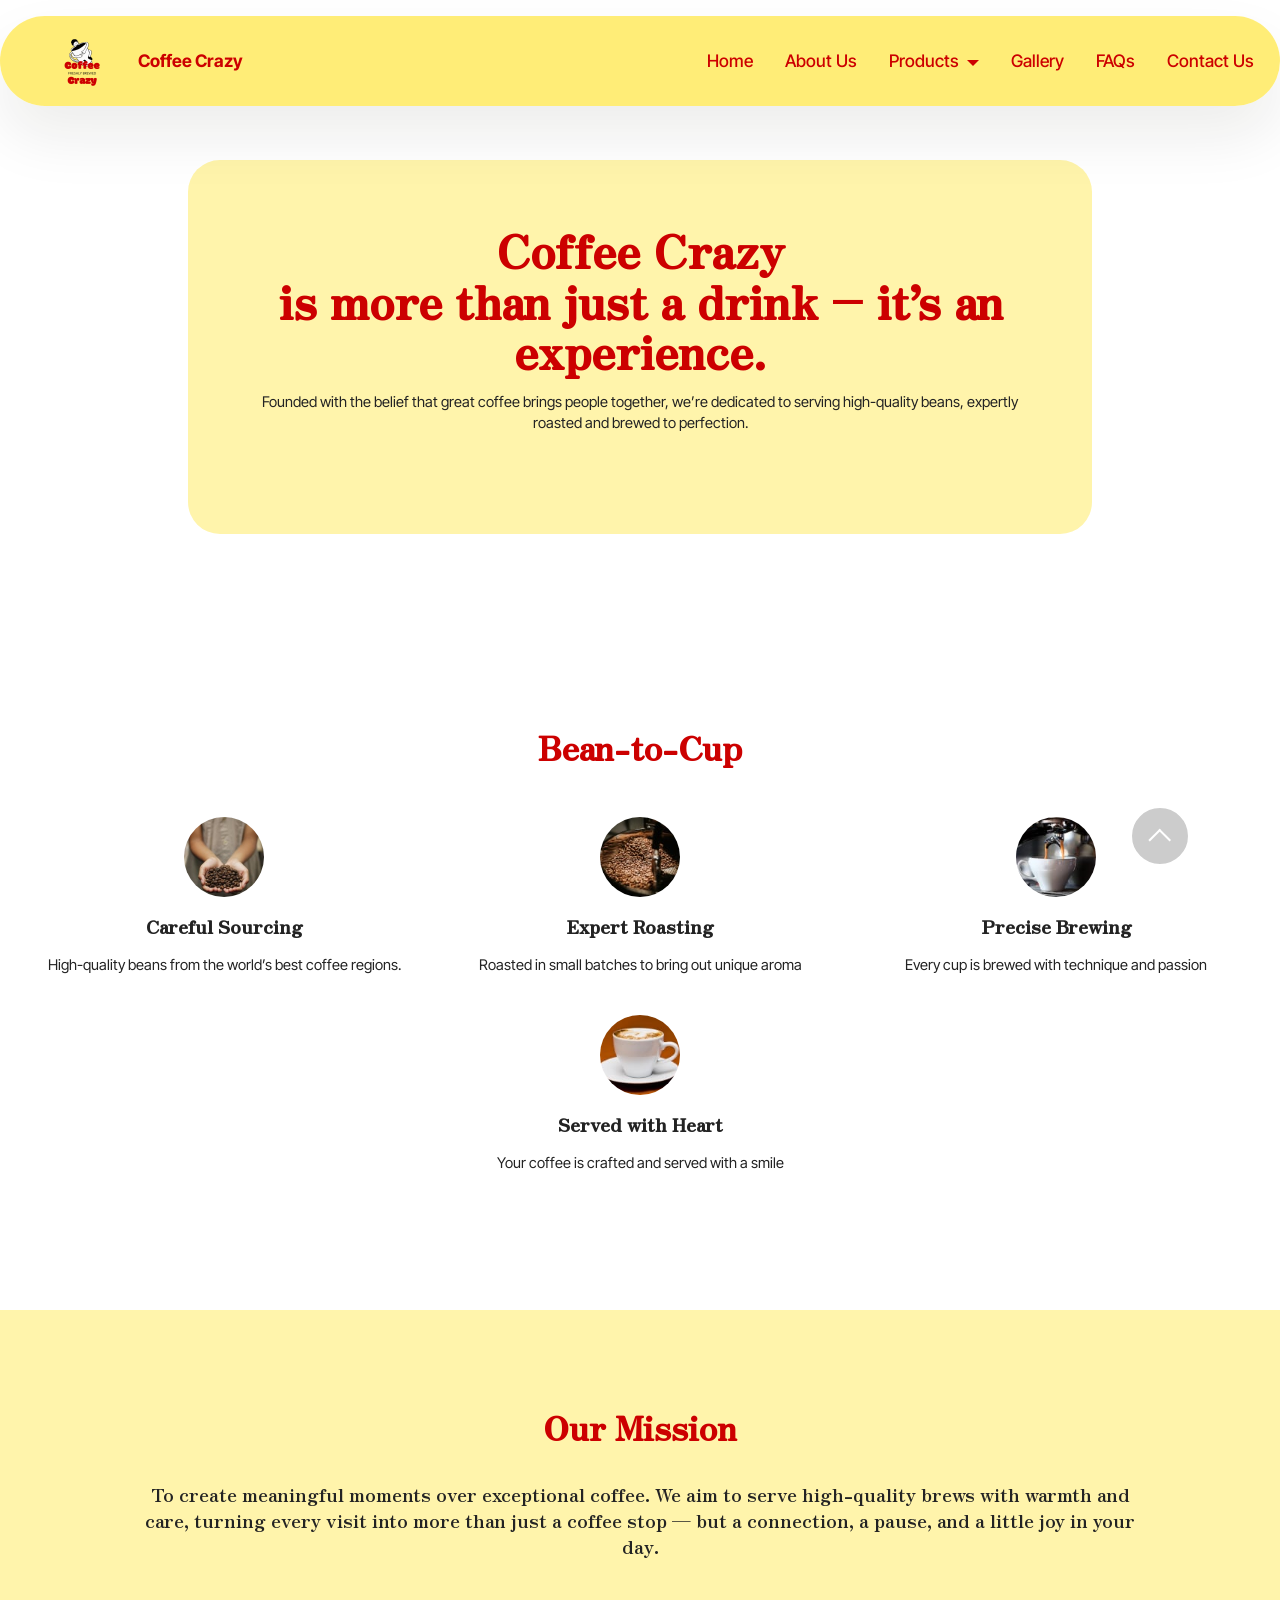
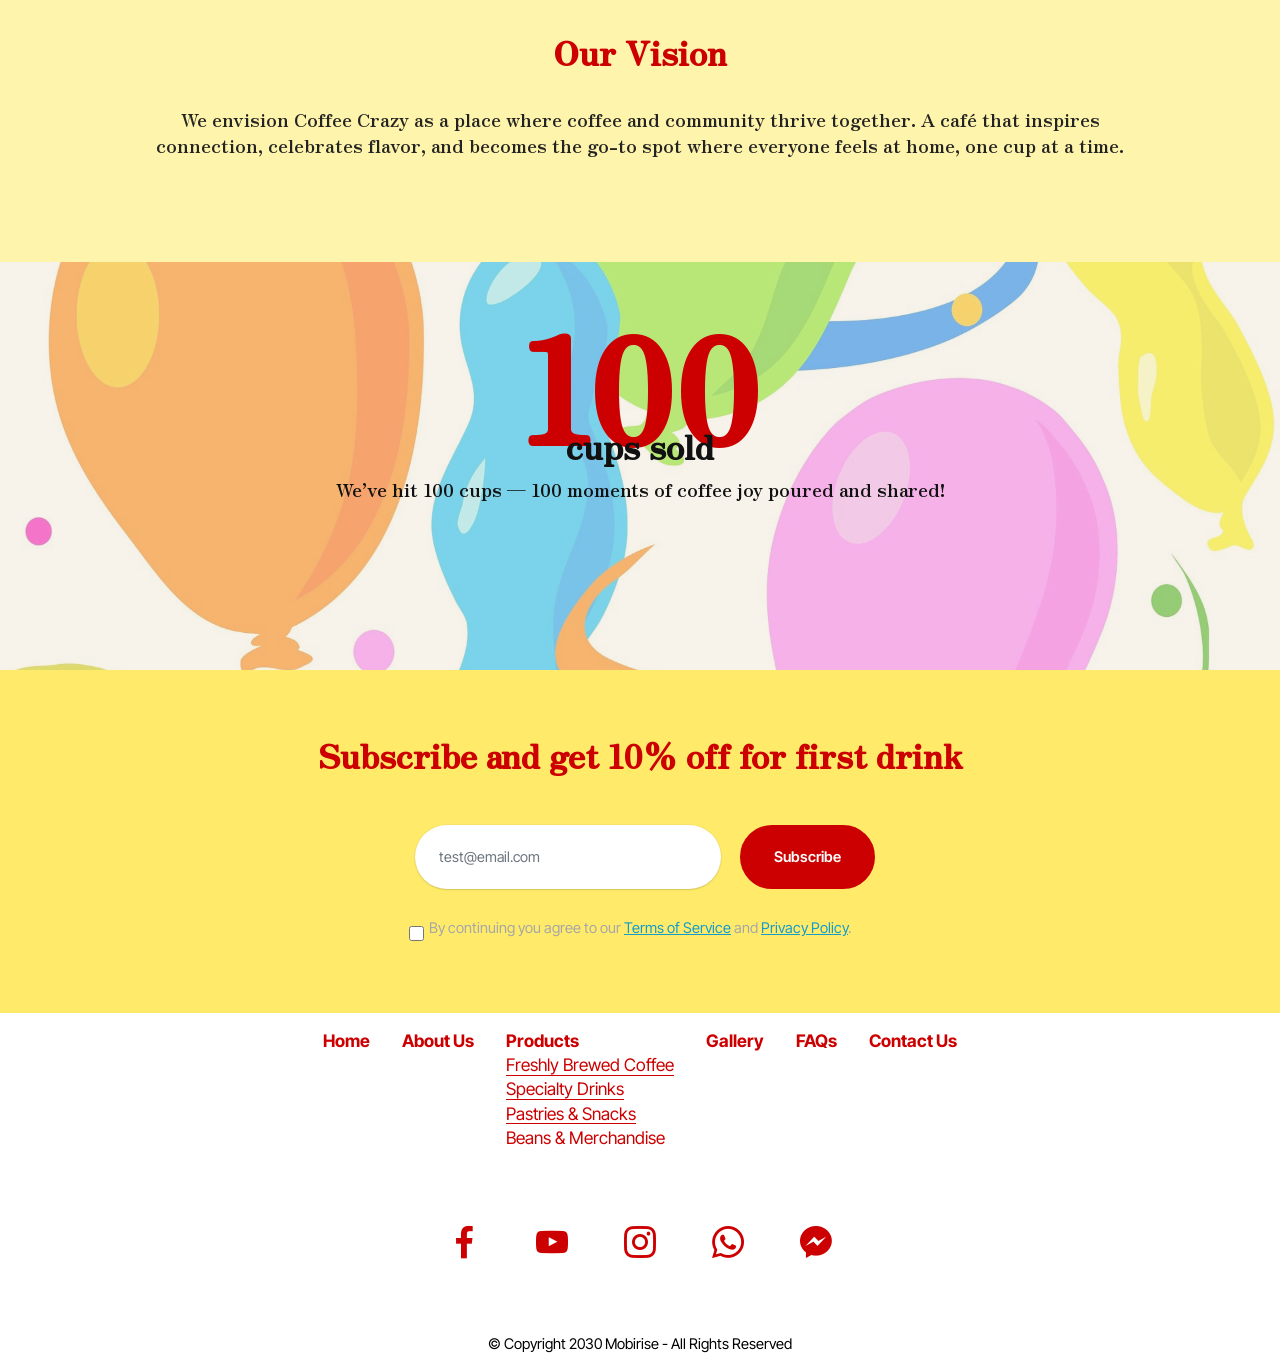
==== commit cfcbfb74: "Update aboutus.html" ====
--- a/aboutus.html
+++ b/aboutus.html
@@ -335,10 +335,10 @@
             </div>
         </div>
     </div>
-</section><section class="display-7" style="padding: 0;align-items: center;justify-content: center;flex-wrap: wrap;    align-content: center;display: flex;position: relative;height: 4rem;"><a href="https://mobiri.se/" style="flex: 1 1;height: 4rem;position: absolute;width: 100%;z-index: 1;"><img alt="" style="height: 4rem;" src="[data-uri]"></a><p style="margin: 0;text-align: center;" class="display-7">&#8204;</p><a style="z-index:1" href="https://mobirise.com/builder/ai-website-builder.html">AI Website Builder</a></section><script src="assets/bootstrap/js/bootstrap.bundle.min.js"></script>  <script src="assets/parallax/jarallax.js"></script>  <script src="assets/smoothscroll/smooth-scroll.js"></script>  <script src="assets/ytplayer/index.js"></script>  <script src="assets/dropdown/js/navbar-dropdown.js"></script>  <script src="assets/vimeoplayer/player.js"></script>  <script src="assets/theme/js/script.js"></script>  <script src="assets/formoid/formoid.min.js"></script>  
+</section>
   
   
  <div id="scrollToTop" class="scrollToTop mbr-arrow-up"><a style="text-align: center;"><i class="mbr-arrow-up-icon mbr-arrow-up-icon-cm cm-icon cm-icon-smallarrow-up"></i></a></div>
     <input name="animation" type="hidden">
   </body>
-</html>+</html>
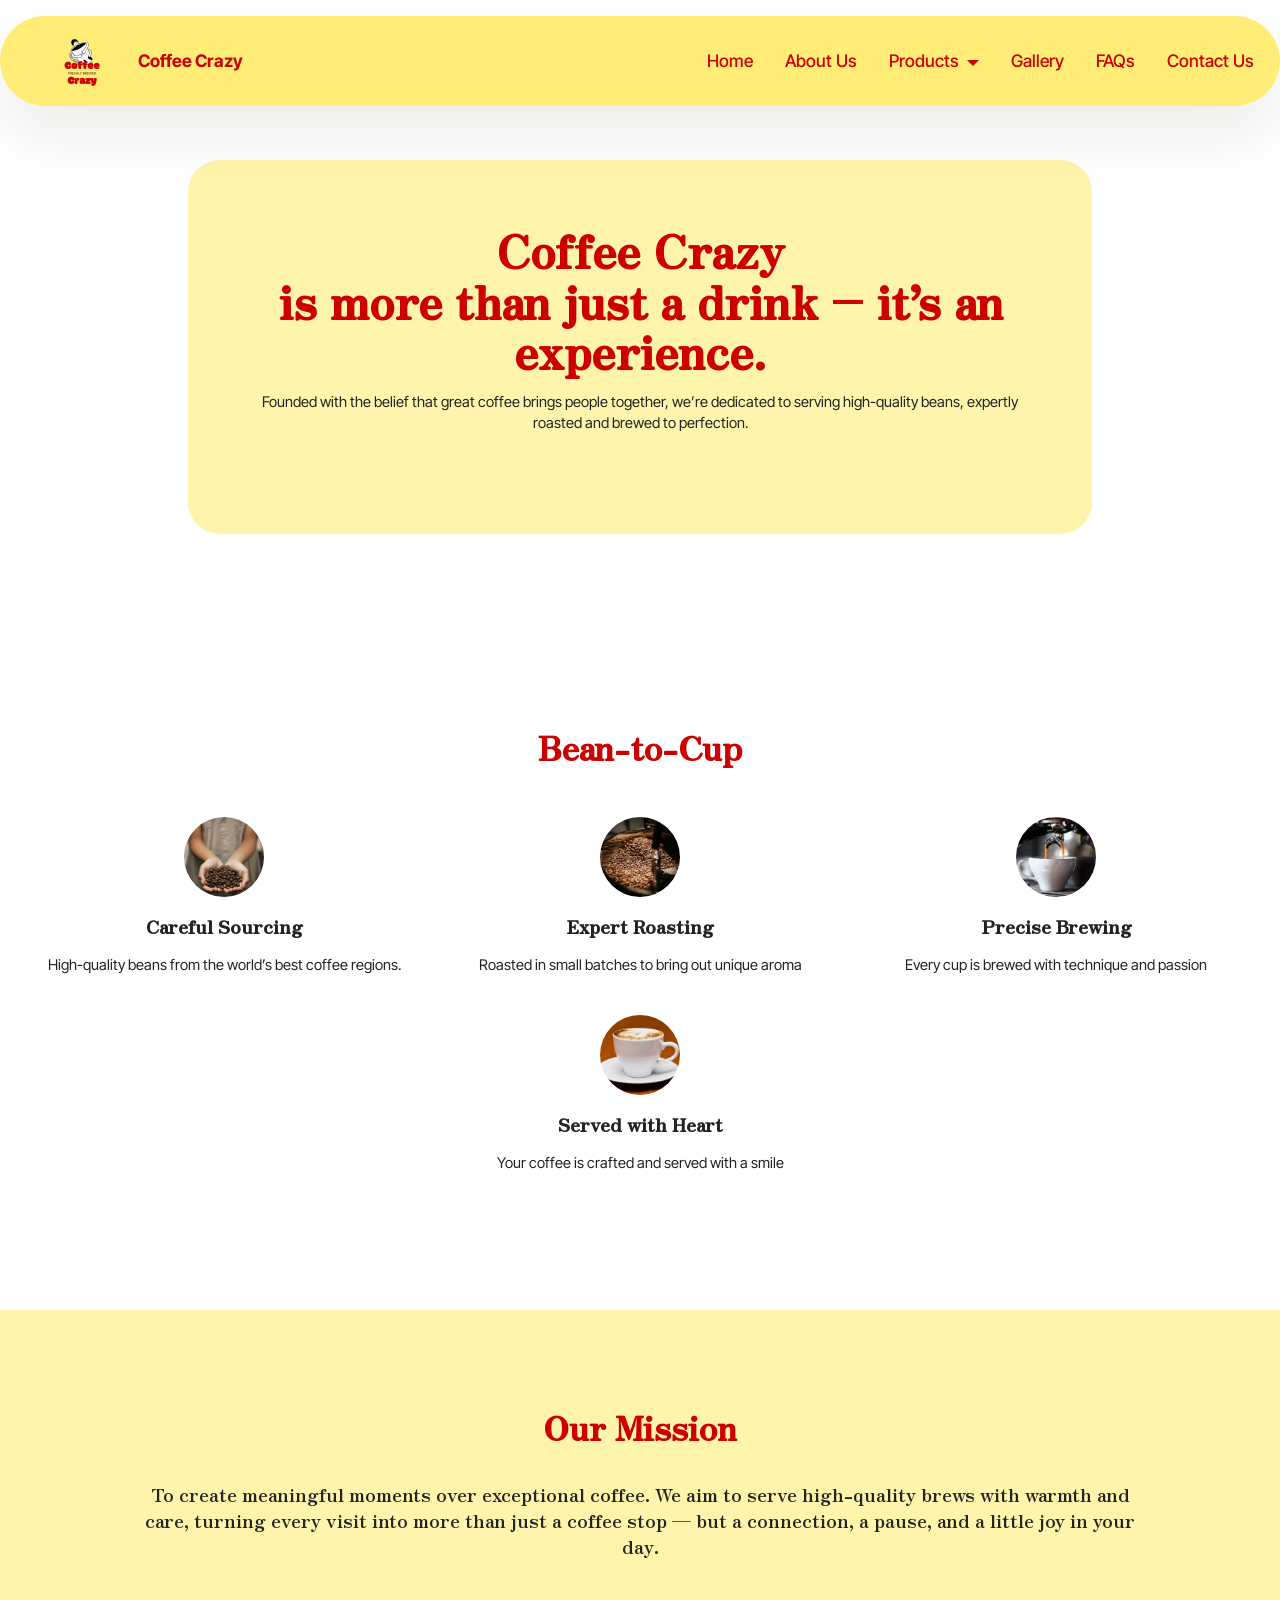
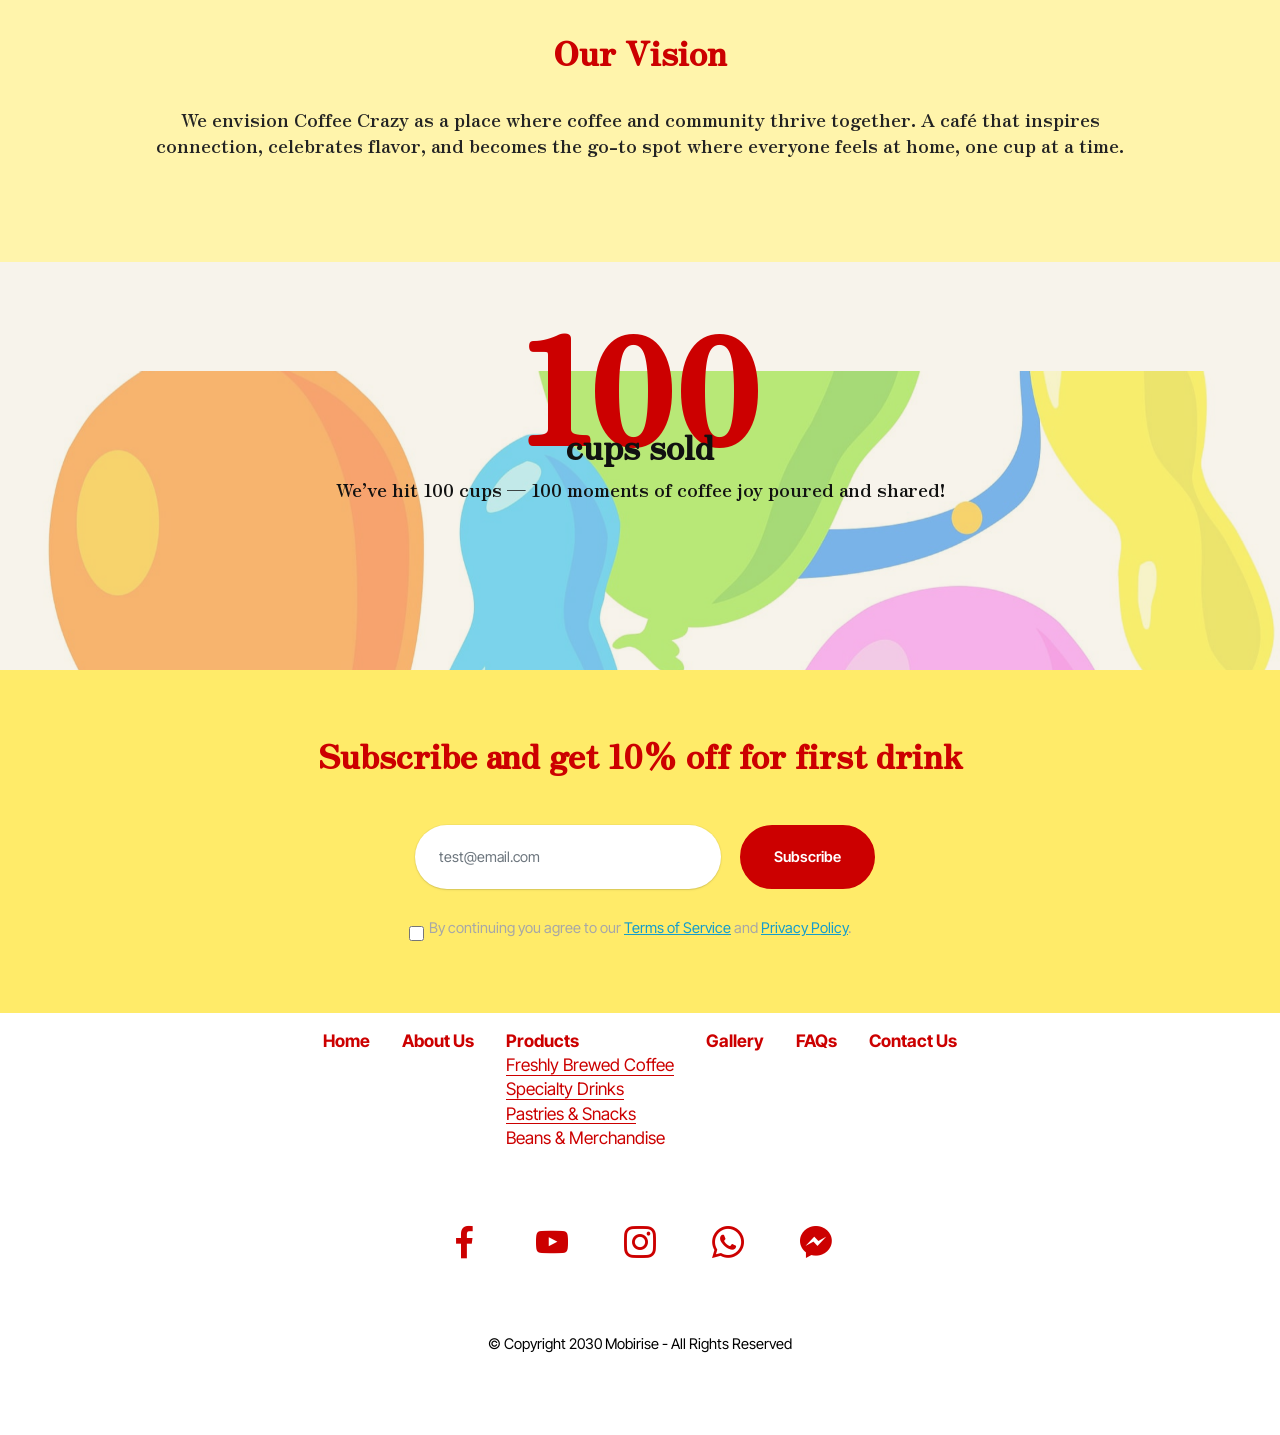
==== commit 0971453f: "create github pages" ====
--- a/aboutus.html
+++ b/aboutus.html
@@ -25,7 +25,7 @@
   <noscript><link rel="stylesheet" href="https://fonts.googleapis.com/css?family=Zen+Antique:400&display=swap"></noscript>
   <link rel="preload" href="https://fonts.googleapis.com/css?family=Inter+Tight:100,200,300,400,500,600,700,800,900,100i,200i,300i,400i,500i,600i,700i,800i,900i&display=swap" as="style" onload="this.onload=null;this.rel='stylesheet'">
   <noscript><link rel="stylesheet" href="https://fonts.googleapis.com/css?family=Inter+Tight:100,200,300,400,500,600,700,800,900,100i,200i,300i,400i,500i,600i,700i,800i,900i&display=swap"></noscript>
-  <link rel="preload" as="style" href="assets/mobirise/css/mbr-additional.css?v=TcKUKr"><link rel="stylesheet" href="assets/mobirise/css/mbr-additional.css?v=TcKUKr" type="text/css">
+  <link rel="preload" as="style" href="assets/mobirise/css/mbr-additional.css?v=Wk2jhn"><link rel="stylesheet" href="assets/mobirise/css/mbr-additional.css?v=Wk2jhn" type="text/css">
 
   
   
@@ -253,7 +253,7 @@
 
 				<div class="text-wrapper align-left" data-form-type="formoid">
 					<!--Formbuilder Form-->
-					<form action="https://mobirise.eu/" method="POST" class="mbr-form form-with-styler" data-form-title="Form Name"><input type="hidden" name="email" data-form-email="true" value="JWc6CyQN1xsf2Xqie/eILguR0IWqow//QkFHE7zHlCT4XaCZUubiz2S3ftzRijNqQFzkKfWMrO+jP/7FCW5SbwulDBAUBXImmTIaGFAcD++FJ4StQWc5OJ73KgvPISEp">
+					<form action="https://mobirise.eu/" method="POST" class="mbr-form form-with-styler" data-form-title="Form Name"><input type="hidden" name="email" data-form-email="true" value="xkQuR+Z/v2/ctEFy4VJwIkDpg5wXrpDTYIdNXzUzXJYMiISimpo6qj+yEq88dVRvQAXLup4UPHOKvoM/fWNEb8OpcQdFeoDG/EyM/ZBxtCwq53qdkiejQIsRIGu336K/">
 						<div class="row">
 							<div hidden="hidden" data-form-alert="" class="alert alert-success col-12">Thanks for filling out the form!</div>
 							<div hidden="hidden" data-form-alert-danger="" class="alert alert-danger col-12">
@@ -335,10 +335,10 @@
             </div>
         </div>
     </div>
-</section>
+</section><section class="display-7" style="padding: 0;align-items: center;justify-content: center;flex-wrap: wrap;    align-content: center;display: flex;position: relative;height: 4rem;"><a href="https://mobiri.se/" style="flex: 1 1;height: 4rem;position: absolute;width: 100%;z-index: 1;"><img alt="" style="height: 4rem;" src="[data-uri]"></a><p style="margin: 0;text-align: center;" class="display-7">&#8204;</p><a style="z-index:1" href="https://mobirise.com/builder/ai-website-maker.html">AI Website Maker</a></section><script src="assets/bootstrap/js/bootstrap.bundle.min.js"></script>  <script src="assets/parallax/jarallax.js"></script>  <script src="assets/smoothscroll/smooth-scroll.js"></script>  <script src="assets/ytplayer/index.js"></script>  <script src="assets/dropdown/js/navbar-dropdown.js"></script>  <script src="assets/vimeoplayer/player.js"></script>  <script src="assets/theme/js/script.js"></script>  <script src="assets/formoid/formoid.min.js"></script>  
   
   
  <div id="scrollToTop" class="scrollToTop mbr-arrow-up"><a style="text-align: center;"><i class="mbr-arrow-up-icon mbr-arrow-up-icon-cm cm-icon cm-icon-smallarrow-up"></i></a></div>
     <input name="animation" type="hidden">
   </body>
-</html>
+</html>
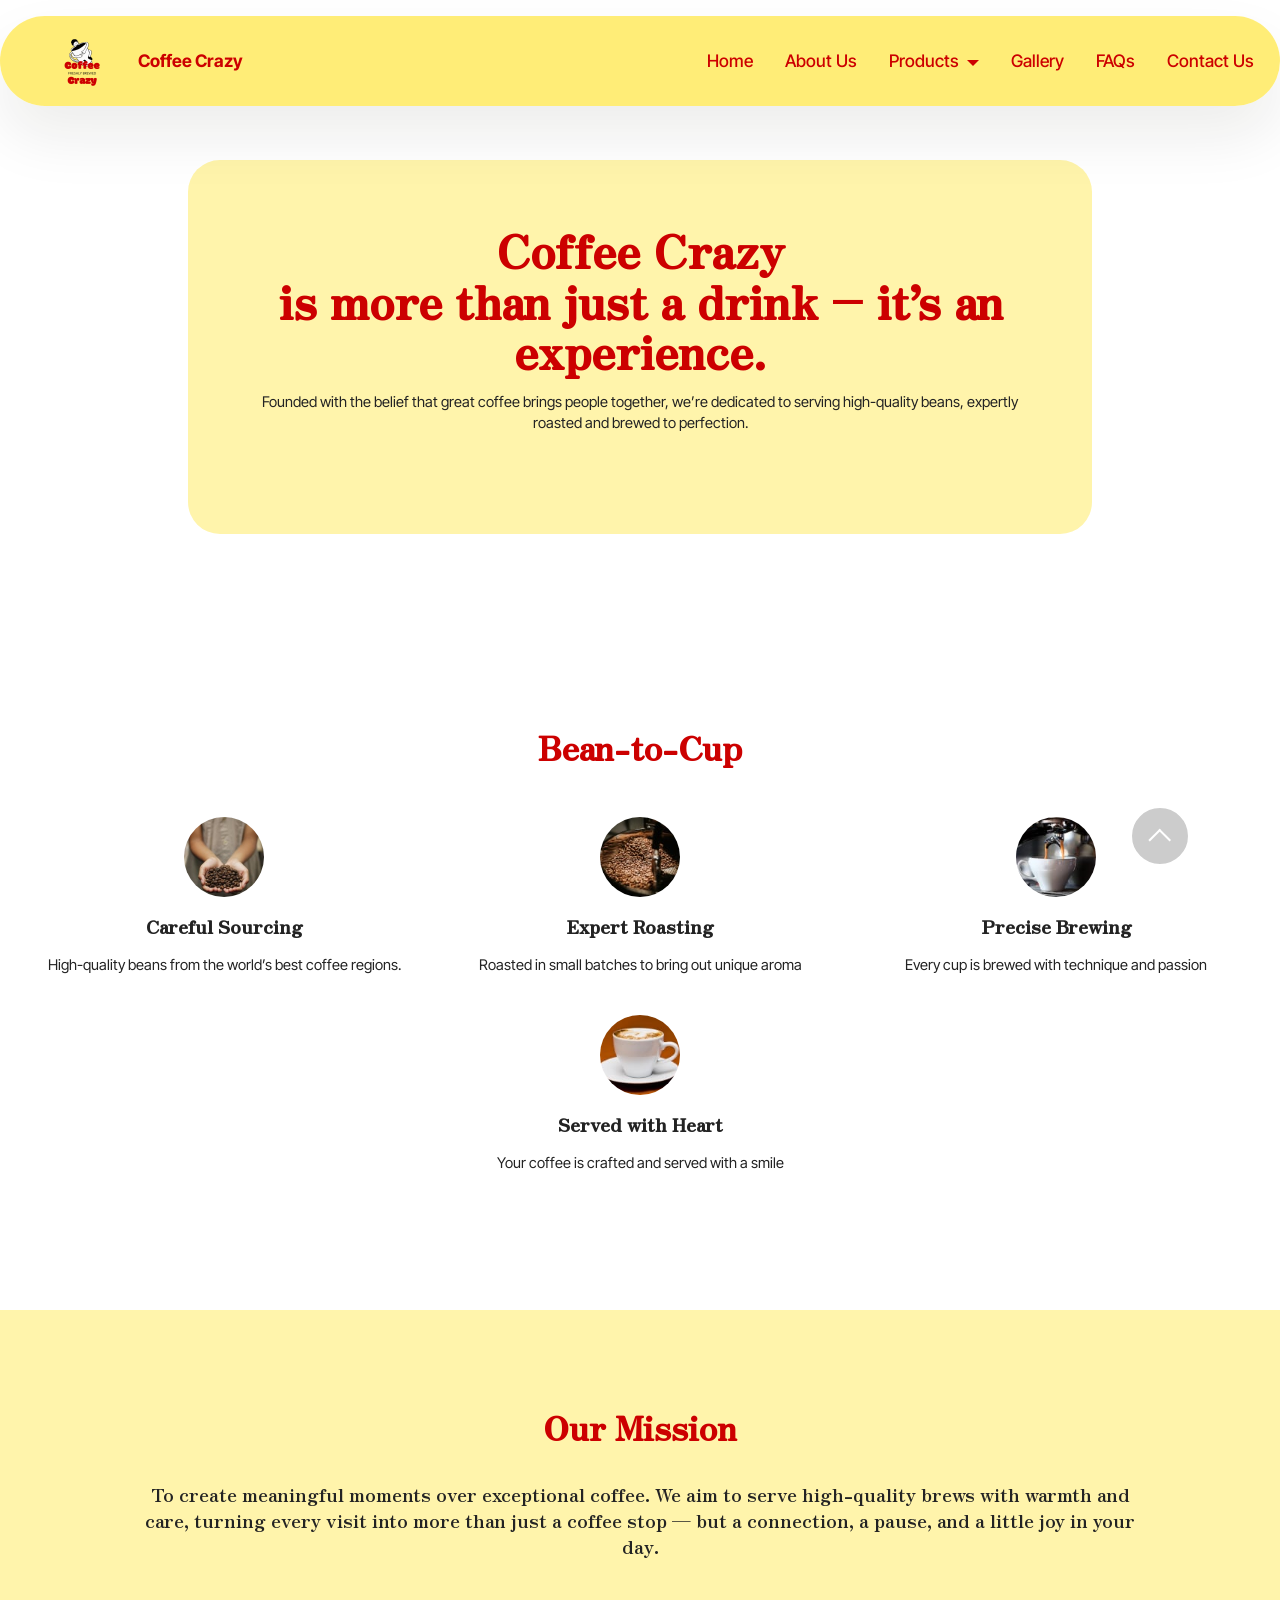
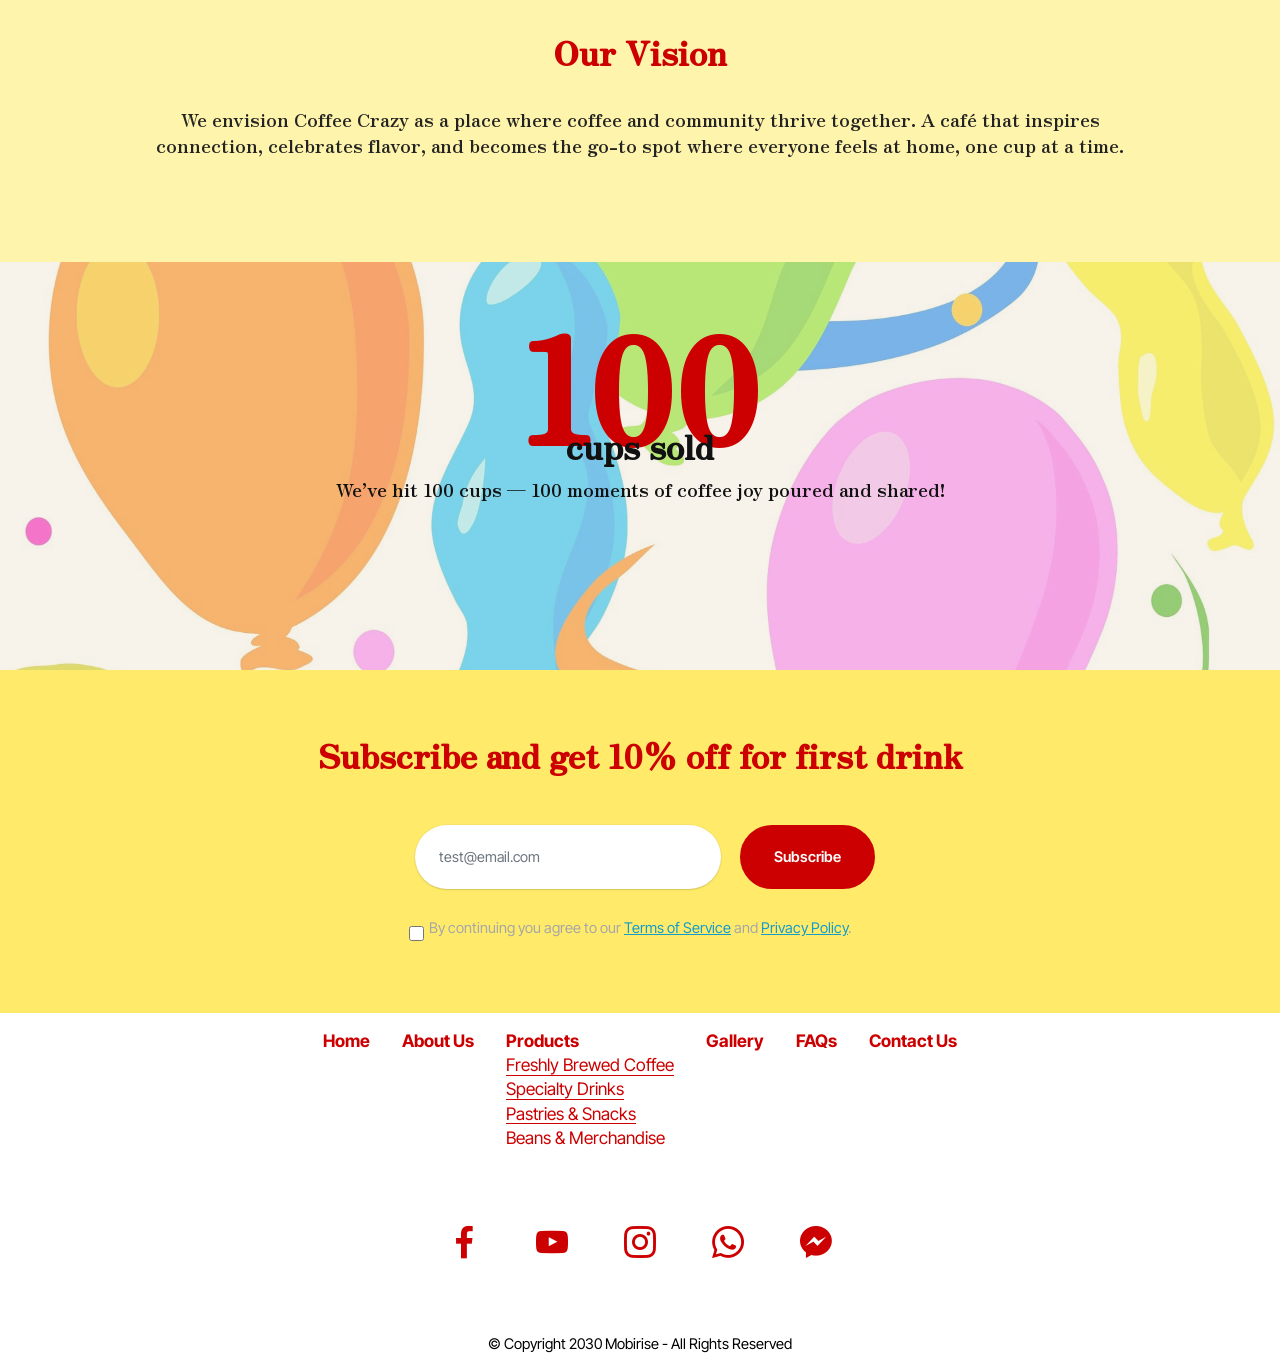
==== commit a17a0eda: "Update aboutus.html" ====
--- a/aboutus.html
+++ b/aboutus.html
@@ -335,10 +335,10 @@
             </div>
         </div>
     </div>
-</section><section class="display-7" style="padding: 0;align-items: center;justify-content: center;flex-wrap: wrap;    align-content: center;display: flex;position: relative;height: 4rem;"><a href="https://mobiri.se/" style="flex: 1 1;height: 4rem;position: absolute;width: 100%;z-index: 1;"><img alt="" style="height: 4rem;" src="[data-uri]"></a><p style="margin: 0;text-align: center;" class="display-7">&#8204;</p><a style="z-index:1" href="https://mobirise.com/builder/ai-website-maker.html">AI Website Maker</a></section><script src="assets/bootstrap/js/bootstrap.bundle.min.js"></script>  <script src="assets/parallax/jarallax.js"></script>  <script src="assets/smoothscroll/smooth-scroll.js"></script>  <script src="assets/ytplayer/index.js"></script>  <script src="assets/dropdown/js/navbar-dropdown.js"></script>  <script src="assets/vimeoplayer/player.js"></script>  <script src="assets/theme/js/script.js"></script>  <script src="assets/formoid/formoid.min.js"></script>  
+</section>
   
   
  <div id="scrollToTop" class="scrollToTop mbr-arrow-up"><a style="text-align: center;"><i class="mbr-arrow-up-icon mbr-arrow-up-icon-cm cm-icon cm-icon-smallarrow-up"></i></a></div>
     <input name="animation" type="hidden">
   </body>
-</html>+</html>
